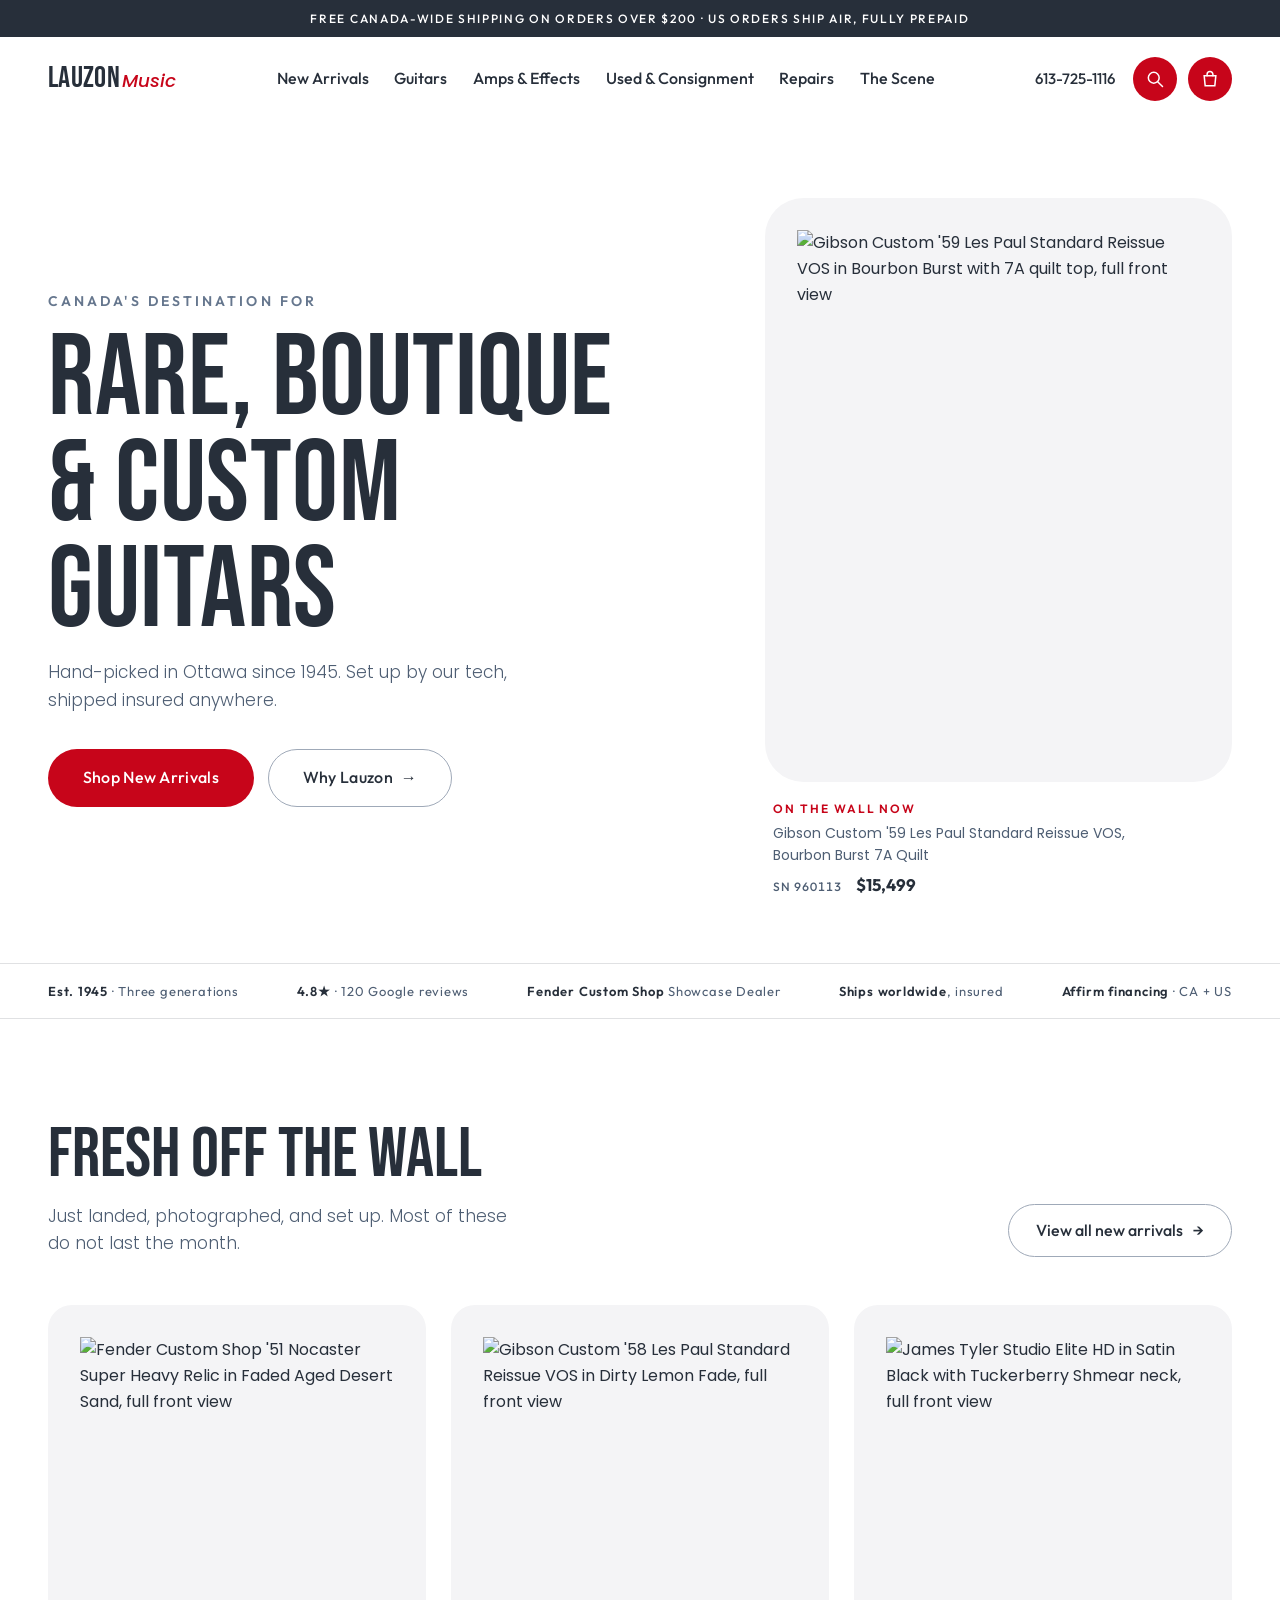
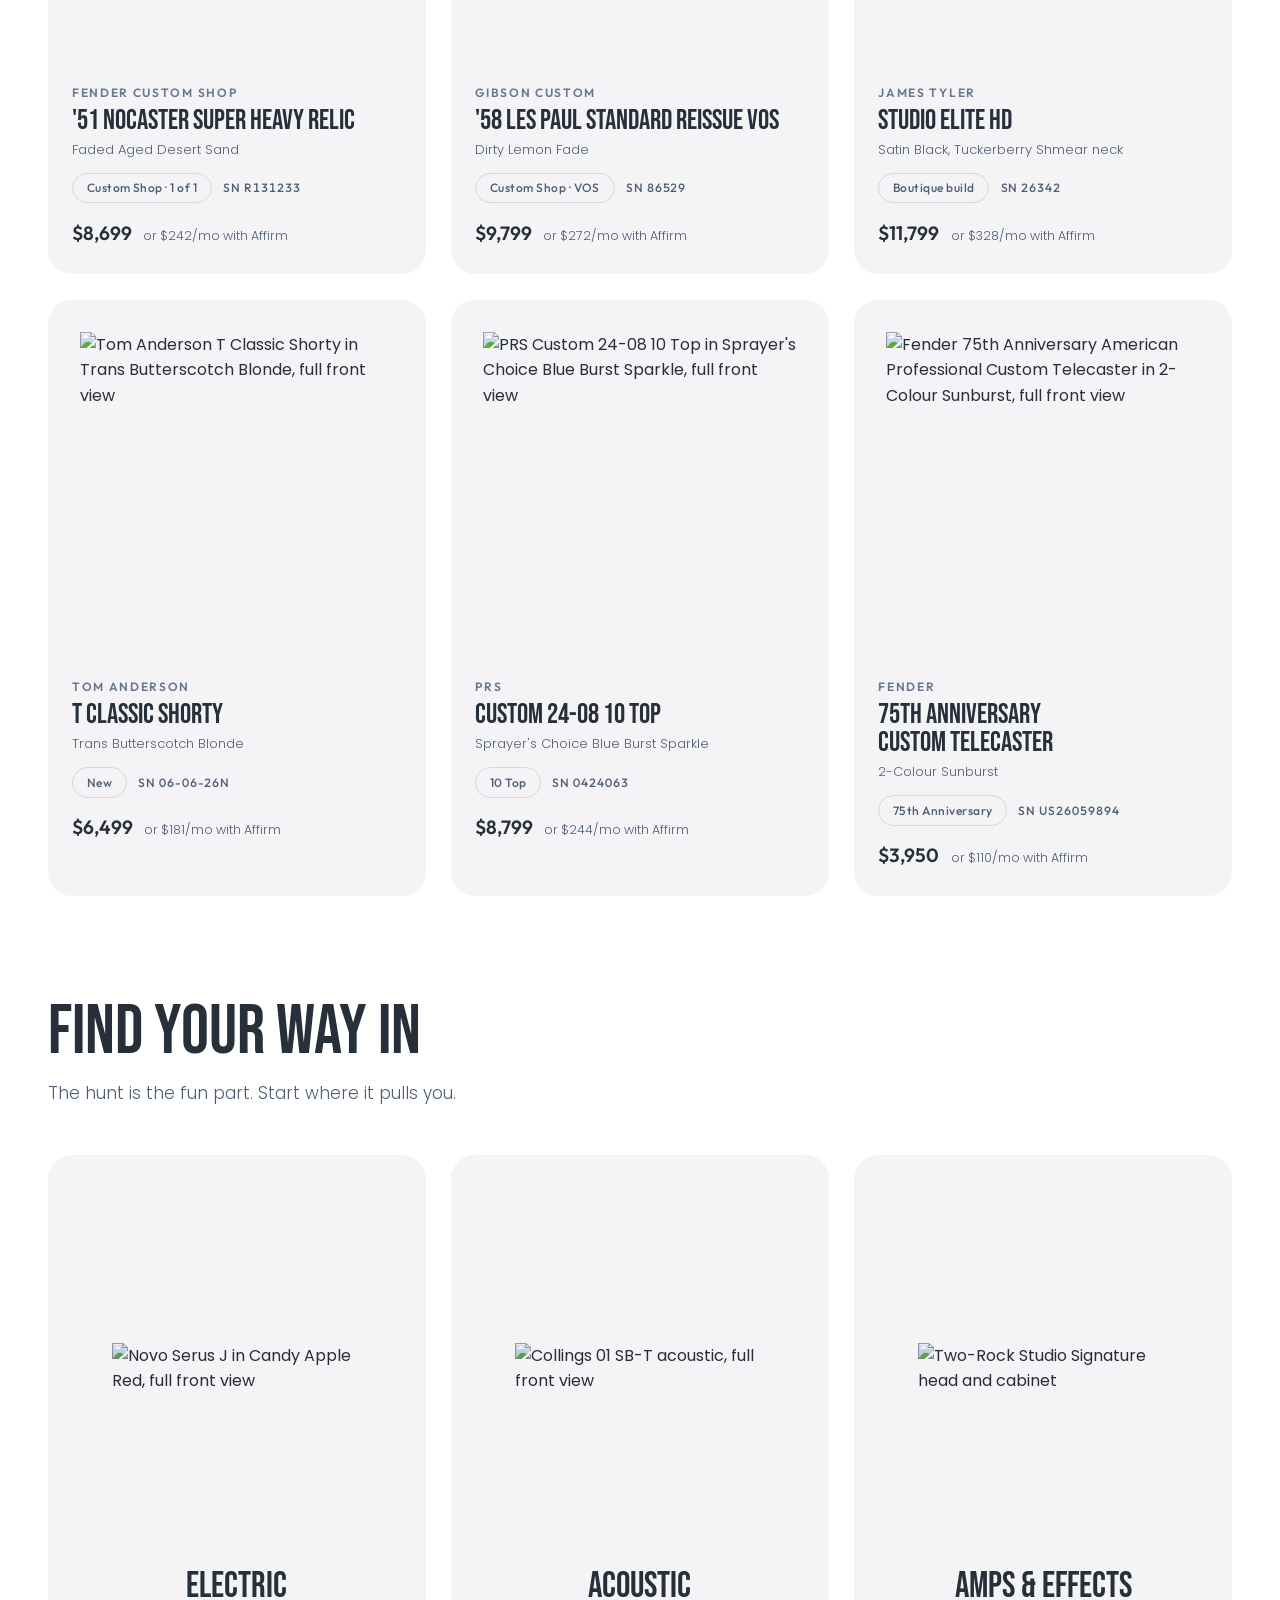
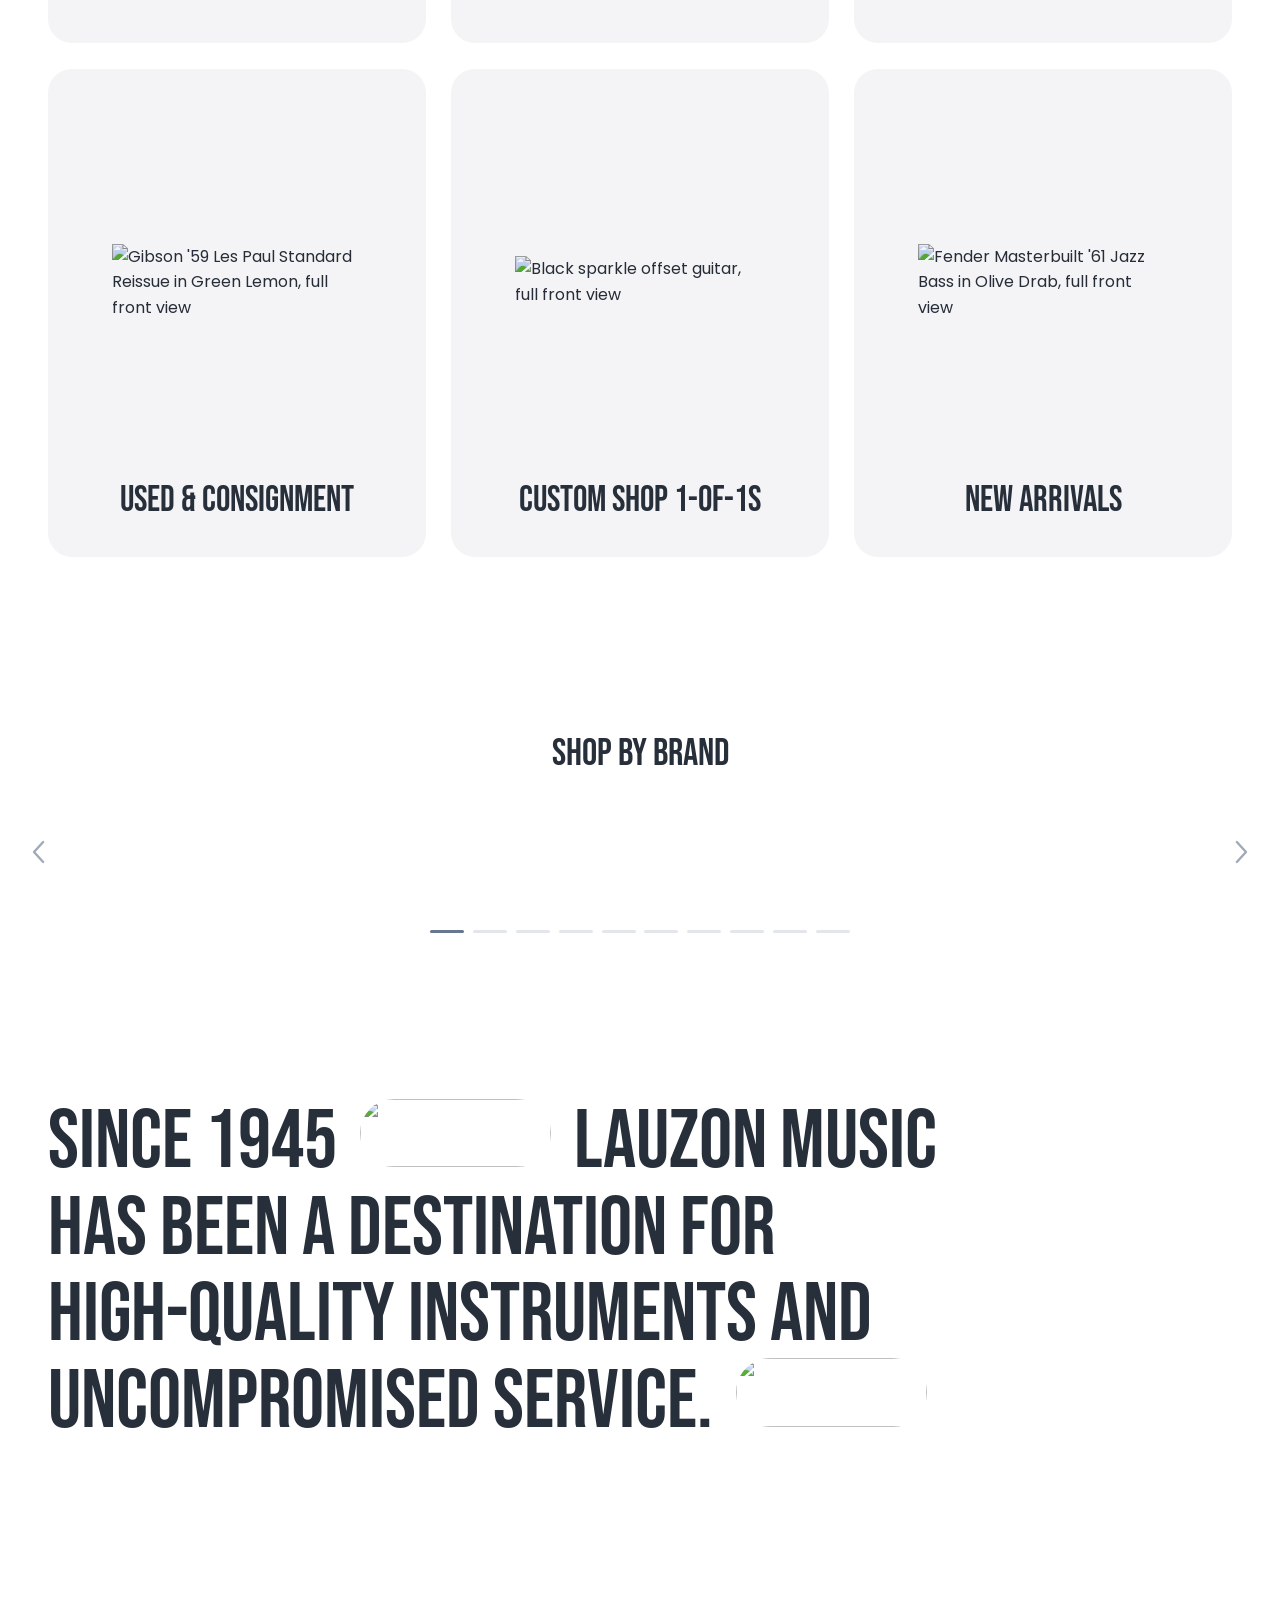
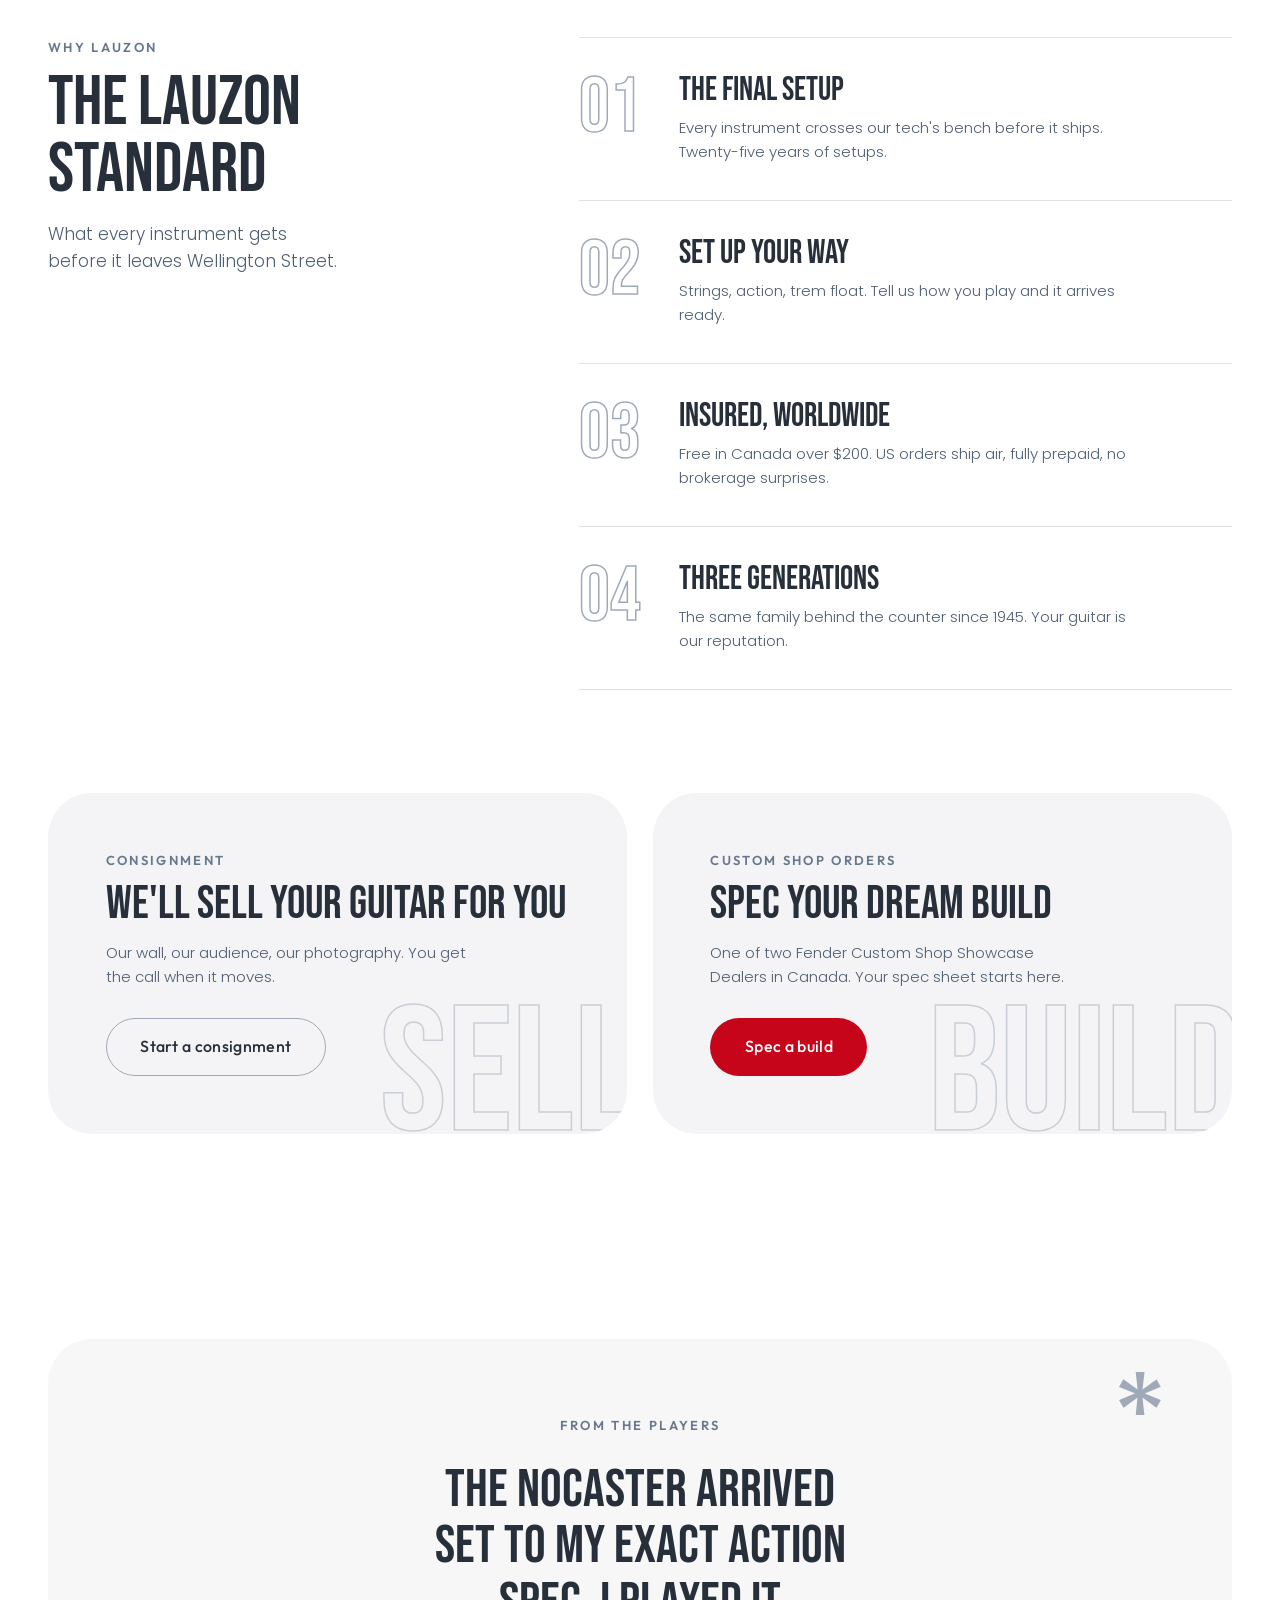
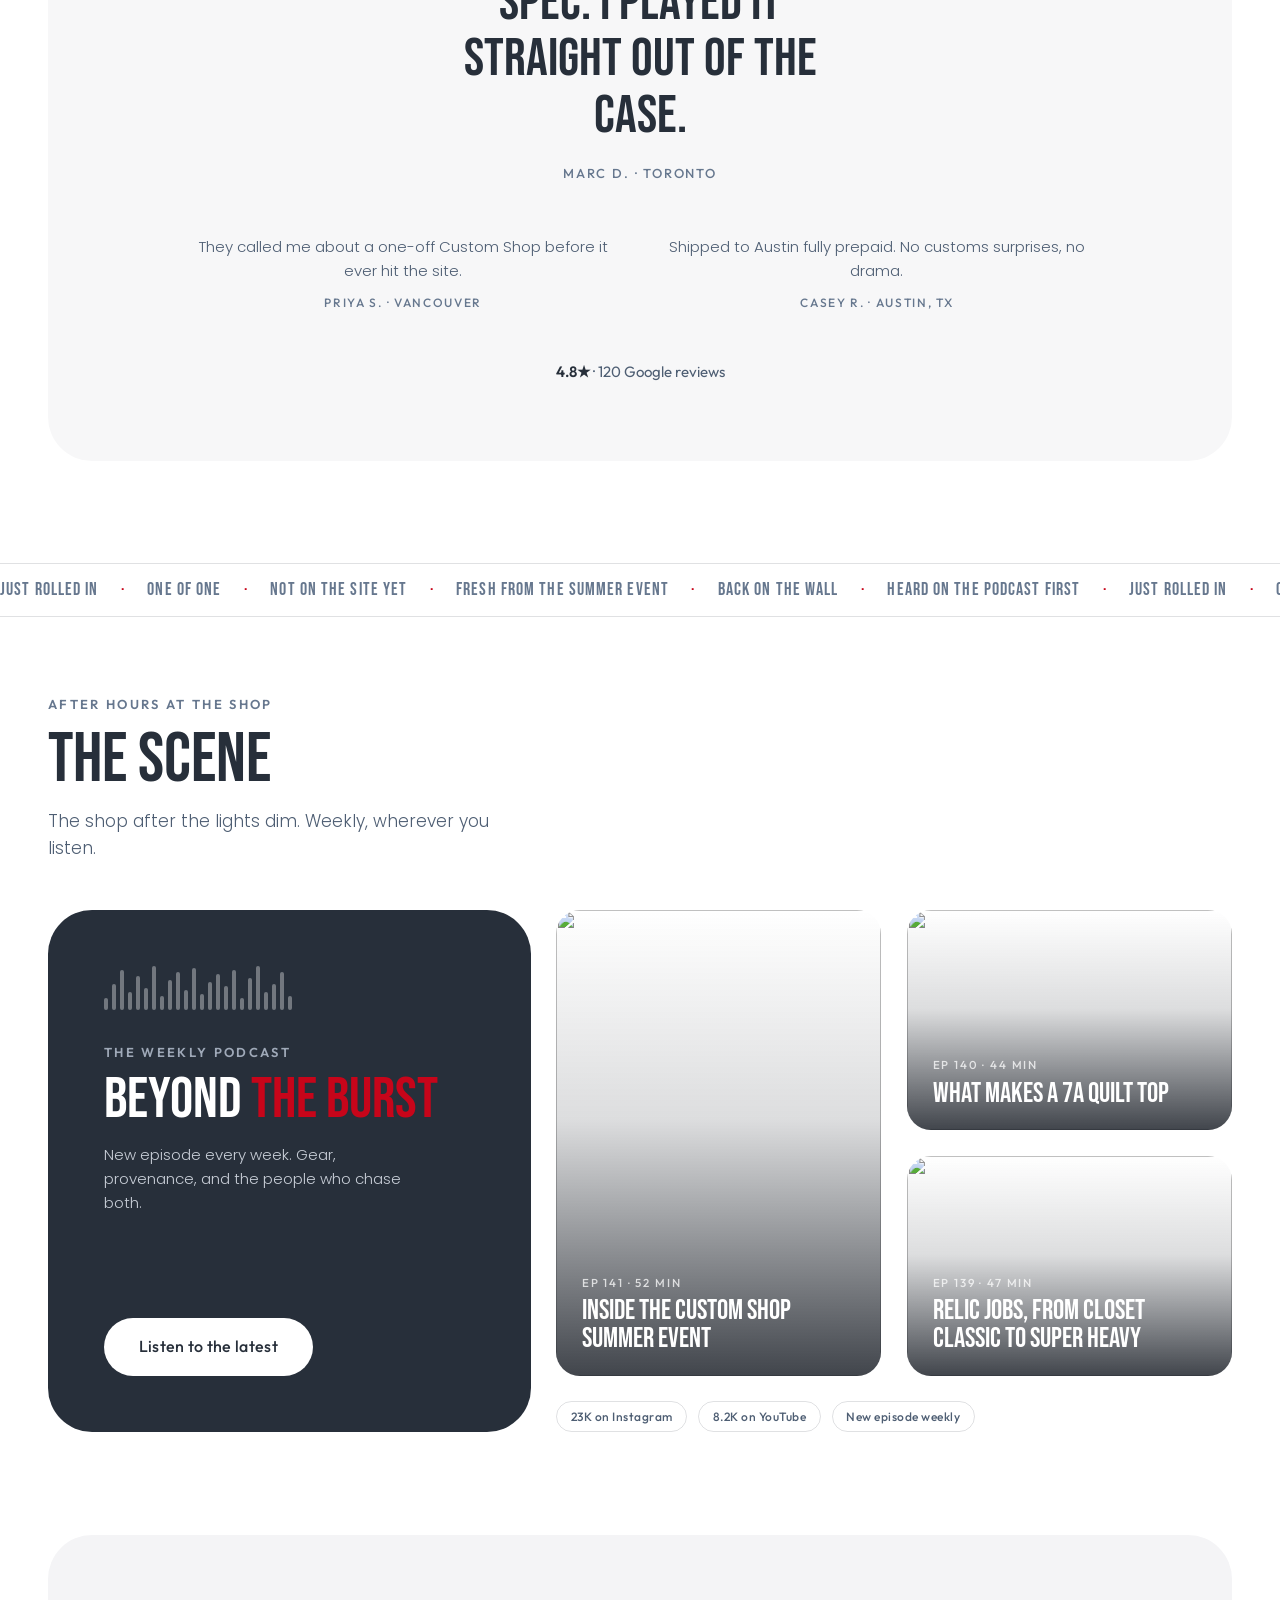
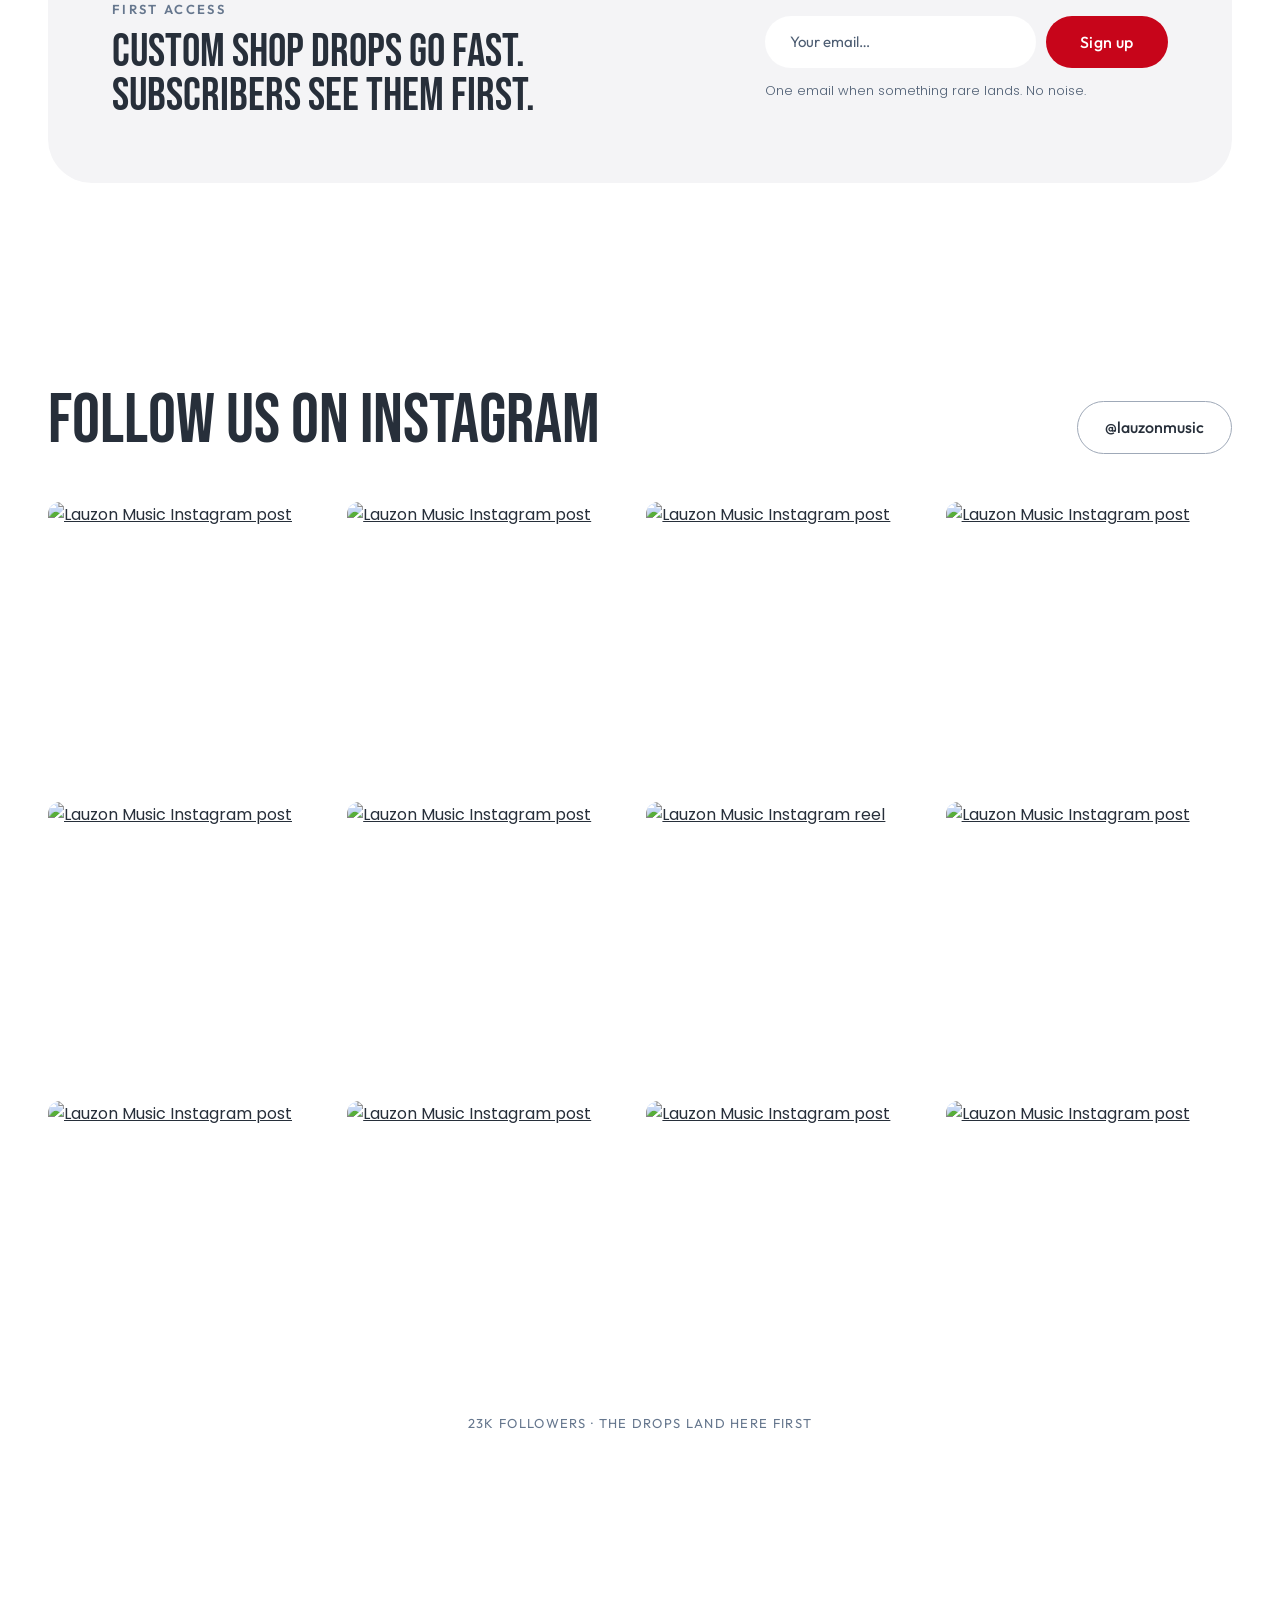
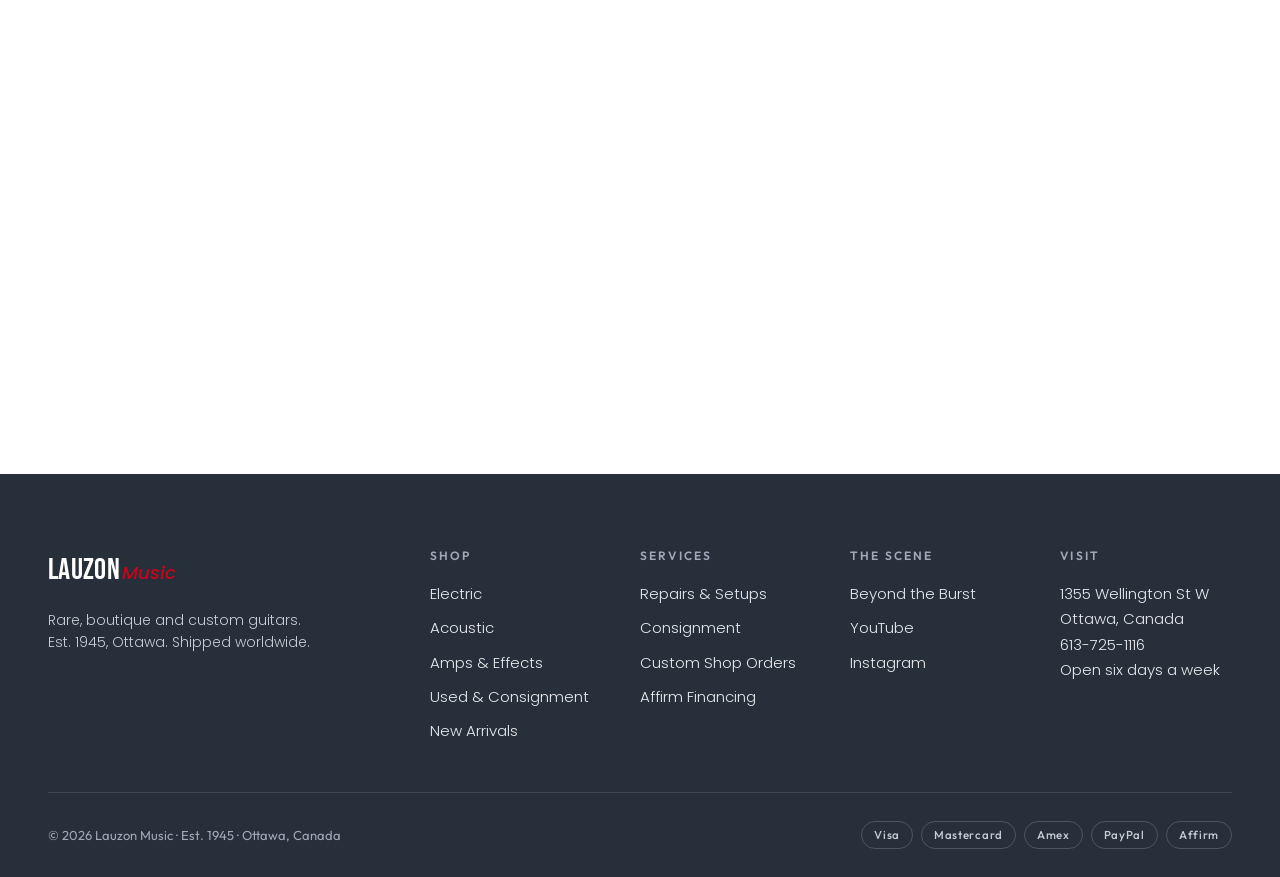
==== directions/house-style/index.html @ 920a80ff "Website redesign preview: landing page + house-style and inspiration directions Co-Authored-By: Clau" ====
<!doctype html>
<html lang="en">
<head>
<meta charset="utf-8">
<meta name="viewport" content="width=device-width, initial-scale=1">
<title>Lauzon Music · Rare, Boutique &amp; Custom Guitars · Ottawa, Canada</title>
<meta name="description" content="Canada's destination for rare, boutique and custom guitars. Est. 1945, Ottawa. Fender Custom Shop Showcase Dealer. Set up by our tech, shipped insured worldwide.">
<meta name="theme-color" content="#272F3A">
<link rel="preconnect" href="https://fonts.googleapis.com">
<link rel="preconnect" href="https://fonts.gstatic.com" crossorigin>
<link rel="preconnect" href="https://lauzonmusic.com">
<link href="https://fonts.googleapis.com/css2?family=Bebas+Neue&family=Outfit:wght@400;500;600&family=Poppins:ital,wght@0,300;0,400;0,500;1,400&display=swap" rel="stylesheet">
<link rel="stylesheet" href="styles.css?v=20260805">
</head>
<body>
<a class="skip-link" href="#main">Skip to content</a>

<div class="announce" role="note">
  <span>Free Canada-wide shipping on orders over $200 · US orders ship air, fully prepaid</span>
</div>

<header class="site-header">
  <div class="wrap header-inner">
    <a class="logo" href="index.html" aria-label="Lauzon Music, home">
      <!-- SEAN-ASSET: final wordmark lockup at 2x; live-site logo hotlinked as the stand-in -->
      <img class="logo-img" src="https://lauzonmusic.com/wp-content/uploads/2024/11/lauzon-music-logo.svg" alt="Lauzon Music"
           onerror="this.replaceWith(Object.assign(document.createElement('span'),{className:'wordmark',innerHTML:'<span class=&quot;wm-lauzon&quot;>LAUZON</span><span class=&quot;wm-music&quot;>Music</span>'}))">
    </a>
    <nav class="site-nav" aria-label="Main">
      <a href="index.html#fresh">New Arrivals</a>
      <a href="#">Guitars</a>
      <a href="#">Amps &amp; Effects</a>
      <a href="#">Used &amp; Consignment</a>
      <a href="#">Repairs</a>
      <a href="index.html#scene">The Scene</a>
    </nav>
    <div class="header-utils">
      <a class="header-phone" href="tel:+16137251116">613-725-1116</a>
      <button class="util-btn" type="button" aria-label="Search">
        <svg viewBox="0 0 24 24" aria-hidden="true"><circle cx="10.5" cy="10.5" r="6.5"/><path d="M15.5 15.5 21 21"/></svg>
      </button>
      <a class="util-btn" href="#" aria-label="Cart">
        <svg viewBox="0 0 24 24" aria-hidden="true"><path d="M5 8h14l-1.2 12H6.2L5 8Z"/><path d="M8.5 8V6.5a3.5 3.5 0 0 1 7 0V8"/></svg>
      </a>
      <button class="util-btn util-btn--menu menu-btn" type="button" aria-label="Menu" aria-expanded="false">
        <svg viewBox="0 0 24 24" aria-hidden="true"><path d="M4 7h16M4 12h16M4 17h16"/></svg>
      </button>
    </div>
  </div>
</header>

<main id="main">

  <!-- ============ HERO ============ -->
  <section class="hero">
    <div class="wrap hero-grid">
      <div class="hero-copy">
        <p class="hero-eyebrow" data-hero>Canada's destination for</p>
        <h1 data-hero>Rare, boutique<br>&amp; custom guitars</h1>
        <p class="ed-note" data-hero>Hand-picked in Ottawa since 1945. Set up by our tech, shipped insured anywhere.</p>
        <div class="hero-ctas" data-hero>
          <a class="btn btn-primary" href="#fresh">Shop New Arrivals</a>
          <a class="btn btn-quiet" href="#standard">Why Lauzon<span class="btn-arrow" aria-hidden="true">&rarr;</span></a>
        </div>
      </div>
      <figure class="hero-figure" data-hero>
        <div class="hero-media">
          <img src="https://lauzonmusic.com/wp-content/uploads/2026/06/Gibson59LesPaulStandardRIVOSBourbonBurst7AQuilt-960113_22.jpg"
               alt="Gibson Custom '59 Les Paul Standard Reissue VOS in Bourbon Burst with 7A quilt top, full front view" fetchpriority="high">
        </div>
        <figcaption class="hero-caption">
          <span class="hero-caption-label">On the wall now</span>
          <span class="hero-caption-title">Gibson Custom '59 Les Paul Standard Reissue VOS, Bourbon Burst 7A Quilt</span>
          <span class="hero-caption-meta"><span class="serial">SN 960113</span><strong>$15,499</strong></span>
        </figcaption>
      </figure>
    </div>
  </section>

  <!-- ============ TRUST LINE ============ -->
  <div class="trustline" data-hero>
    <div class="wrap trustline-inner">
      <span class="trustline-item"><strong>Est. 1945</strong> · Three generations</span>
      <span class="trustline-item"><strong>4.8&#9733;</strong> · 120 Google reviews</span>
      <span class="trustline-item"><strong>Fender Custom Shop</strong> Showcase Dealer</span>
      <span class="trustline-item"><strong>Ships worldwide</strong>, insured</span>
      <span class="trustline-item"><strong>Affirm financing</strong> · CA + US</span>
    </div>
  </div>

  <!-- ============ FRESH OFF THE WALL ============ -->
  <section class="sect" id="fresh" aria-labelledby="fresh-h">
    <div class="wrap">
      <div class="sect-head" data-reveal>
        <div>
          <h2 id="fresh-h">Fresh Off the Wall</h2>
          <p class="ed-note">Just landed, photographed, and set up. Most of these do not last the month.</p>
        </div>
        <a class="pill-link" href="#">View all new arrivals<span aria-hidden="true">&rarr;</span></a>
      </div>
      <div class="grid-products">

        <a class="card" href="#" data-reveal>
          <div class="card-lift">
            <div class="card-media">
              <img src="https://lauzonmusic.com/wp-content/uploads/2023/07/FenderCustomShop51NocasterSuperHeavyRelicFadedAgedDesertSand-R131233_24.jpg"
                   alt="Fender Custom Shop '51 Nocaster Super Heavy Relic in Faded Aged Desert Sand, full front view" loading="lazy">
            </div>
            <div class="card-body">
              <p class="card-brand">Fender Custom Shop</p>
              <h3 class="card-title">'51 Nocaster Super Heavy Relic</h3>
              <p class="card-finish">Faded Aged Desert Sand</p>
              <div class="card-meta"><span class="chip">Custom Shop · 1 of 1</span><span class="serial">SN R131233</span></div>
              <p class="card-price"><strong>$8,699</strong><span class="card-permo">or $242/mo with Affirm</span></p>
            </div>
          </div>
        </a>

        <a class="card" href="#" data-reveal>
          <div class="card-lift">
            <div class="card-media">
              <img src="https://lauzonmusic.com/wp-content/uploads/2026/07/Gibson58LesPaulStandardRIVOSDirtyLemonFade-86529_20.jpg"
                   alt="Gibson Custom '58 Les Paul Standard Reissue VOS in Dirty Lemon Fade, full front view" loading="lazy">
            </div>
            <div class="card-body">
              <p class="card-brand">Gibson Custom</p>
              <h3 class="card-title">'58 Les Paul Standard Reissue VOS</h3>
              <p class="card-finish">Dirty Lemon Fade</p>
              <div class="card-meta"><span class="chip">Custom Shop · VOS</span><span class="serial">SN 86529</span></div>
              <p class="card-price"><strong>$9,799</strong><span class="card-permo">or $272/mo with Affirm</span></p>
            </div>
          </div>
        </a>

        <a class="card" href="#" data-reveal>
          <div class="card-lift">
            <div class="card-media">
              <img src="https://lauzonmusic.com/wp-content/uploads/2026/07/JamesTylerStudioEliteHDTuckerberry_20.jpg"
                   alt="James Tyler Studio Elite HD in Satin Black with Tuckerberry Shmear neck, full front view" loading="lazy">
            </div>
            <div class="card-body">
              <p class="card-brand">James Tyler</p>
              <h3 class="card-title">Studio Elite HD</h3>
              <p class="card-finish">Satin Black, Tuckerberry Shmear neck</p>
              <div class="card-meta"><span class="chip">Boutique build</span><span class="serial">SN 26342</span></div>
              <p class="card-price"><strong>$11,799</strong><span class="card-permo">or $328/mo with Affirm</span></p>
            </div>
          </div>
        </a>

        <a class="card" href="#" data-reveal>
          <div class="card-lift">
            <div class="card-media">
              <img src="https://lauzonmusic.com/wp-content/uploads/2026/07/TomAndersonGuitarworksTClassicShortyTransButterscotchBlonde_06-06-26N_20.jpg"
                   alt="Tom Anderson T Classic Shorty in Trans Butterscotch Blonde, full front view" loading="lazy">
            </div>
            <div class="card-body">
              <p class="card-brand">Tom Anderson</p>
              <h3 class="card-title">T Classic Shorty</h3>
              <p class="card-finish">Trans Butterscotch Blonde</p>
              <div class="card-meta"><span class="chip">New</span><span class="serial">SN 06-06-26N</span></div>
              <p class="card-price"><strong>$6,499</strong><span class="card-permo">or $181/mo with Affirm</span></p>
            </div>
          </div>
        </a>

        <a class="card" href="#" data-reveal>
          <div class="card-lift">
            <div class="card-media">
              <img src="https://lauzonmusic.com/wp-content/uploads/2026/06/PRSCustom240810TopDMOSprayersChoiceBlueBurstSparkle-0424063_23.jpg"
                   alt="PRS Custom 24-08 10 Top in Sprayer's Choice Blue Burst Sparkle, full front view" loading="lazy">
            </div>
            <div class="card-body">
              <p class="card-brand">PRS</p>
              <h3 class="card-title">Custom 24-08 10 Top</h3>
              <p class="card-finish">Sprayer's Choice Blue Burst Sparkle</p>
              <div class="card-meta"><span class="chip">10 Top</span><span class="serial">SN 0424063</span></div>
              <p class="card-price"><strong>$8,799</strong><span class="card-permo">or $244/mo with Affirm</span></p>
            </div>
          </div>
        </a>

        <a class="card" href="#" data-reveal>
          <div class="card-lift">
            <div class="card-media">
              <img src="https://lauzonmusic.com/wp-content/uploads/2026/07/Fender75thAnniversaryAmericanProfessionalCustomTelecaster2Colour-US26059894_8-1.jpg"
                   alt="Fender 75th Anniversary American Professional Custom Telecaster in 2-Colour Sunburst, full front view" loading="lazy">
            </div>
            <div class="card-body">
              <p class="card-brand">Fender</p>
              <h3 class="card-title">75th Anniversary Custom Telecaster</h3>
              <p class="card-finish">2-Colour Sunburst</p>
              <div class="card-meta"><span class="chip">75th Anniversary</span><span class="serial">SN US26059894</span></div>
              <p class="card-price"><strong>$3,950</strong><span class="card-permo">or $110/mo with Affirm</span></p>
            </div>
          </div>
        </a>

      </div>
    </div>
  </section>

  <!-- ============ FIND YOUR WAY IN ============ -->
  <section class="sect sect-tight" id="categories" aria-labelledby="cat-h">
    <div class="wrap">
      <div class="sect-head" data-reveal>
        <div>
          <h2 id="cat-h">Find Your Way In</h2>
          <p class="ed-note">The hunt is the fun part. Start where it pulls you.</p>
        </div>
      </div>
      <div class="cat-tiles">

        <!-- Tile imagery = the live site's own category-tile assets (homepage
             cut-out PNGs + guitars-page white-ground squares, blended onto the
             grey tile with mix-blend-mode) -->
        <a class="cat-card" href="#" data-reveal>
          <div class="cat-media">
            <img src="https://lauzonmusic.com/wp-content/uploads/2024/10/NovoSerusJCandyAppleRed-24638_38.jpg"
                 alt="Novo Serus J in Candy Apple Red, full front view" loading="lazy">
          </div>
          <h3 class="cat-label">Electric</h3>
        </a>

        <a class="cat-card" href="#" data-reveal>
          <div class="cat-media">
            <img src="https://lauzonmusic.com/wp-content/uploads/2020/03/Collings01SBT-28491_4.jpg"
                 alt="Collings 01 SB-T acoustic, full front view" loading="lazy">
          </div>
          <h3 class="cat-label">Acoustic</h3>
        </a>

        <a class="cat-card" href="#" data-reveal>
          <div class="cat-media">
            <img src="https://lauzonmusic.com/wp-content/uploads/2024/11/studio-iso-min.png"
                 alt="Two-Rock Studio Signature head and cabinet" loading="lazy">
          </div>
          <h3 class="cat-label">Amps &amp; Effects</h3>
        </a>

        <a class="cat-card" href="#" data-reveal>
          <div class="cat-media">
            <img src="https://lauzonmusic.com/wp-content/uploads/2024/10/Gibson59LesPaulStandardRILightAgedGreenLemonM2M-942866_31.jpg"
                 alt="Gibson '59 Les Paul Standard Reissue in Green Lemon, full front view" loading="lazy">
          </div>
          <h3 class="cat-label">Used &amp; Consignment</h3>
        </a>

        <a class="cat-card" href="#" data-reveal>
          <div class="cat-media">
            <img src="https://lauzonmusic.com/wp-content/uploads/2024/11/gt-1-1.png"
                 alt="Black sparkle offset guitar, full front view" loading="lazy">
          </div>
          <h3 class="cat-label">Custom Shop 1-of-1s</h3>
        </a>

        <a class="cat-card" href="index.html#fresh" data-reveal>
          <div class="cat-media">
            <img src="https://lauzonmusic.com/wp-content/uploads/2024/03/FenderMstrbltLeviPerry61JbassSHVRLolivedrab-R120022_33.jpg"
                 alt="Fender Masterbuilt '61 Jazz Bass in Olive Drab, full front view" loading="lazy">
          </div>
          <h3 class="cat-label">New Arrivals</h3>
        </a>

      </div>
    </div>
  </section>

  <!-- ============ SHOP BY BRAND (live-site treatment: big airy logos,
       chevrons + dash pagination; rail still auto-drifts in the prototype) ============ -->
  <section class="brands" aria-labelledby="brands-h">
    <div class="wrap">
      <h2 class="brands-title" id="brands-h" data-reveal>Shop by Brand</h2>
    </div>
    <button class="brands-arrow brands-arrow--prev" type="button" aria-hidden="true" tabindex="-1">
      <svg viewBox="0 0 24 24"><path d="M14.5 6 9 12l5.5 6"/></svg>
    </button>
    <button class="brands-arrow brands-arrow--next" type="button" aria-hidden="true" tabindex="-1">
      <svg viewBox="0 0 24 24"><path d="M9.5 6 15 12l-5.5 6"/></svg>
    </button>
    <!-- Logo files hotlinked verbatim from the live site's Shop by Brand carousel (18 brands, live order) -->
    <div class="brands-rail" data-brands aria-label="Brands we carry">
      <div class="brands-track">
        <span class="brand-logo"><img src="https://lauzonmusic.com/wp-content/uploads/2024/11/Frame-34.png" alt="" loading="lazy"></span>
        <span class="brand-logo"><img src="https://lauzonmusic.com/wp-content/uploads/2024/11/Frame-33.png" alt="" loading="lazy"></span>
        <span class="brand-logo"><img src="https://lauzonmusic.com/wp-content/uploads/2024/11/Frame-40.png" alt="" loading="lazy"></span>
        <span class="brand-logo"><img src="https://lauzonmusic.com/wp-content/uploads/2024/11/Frame-36-2.png" alt="" loading="lazy"></span>
        <span class="brand-logo"><img src="https://lauzonmusic.com/wp-content/uploads/2024/11/Frame-37.png" alt="" loading="lazy"></span>
        <span class="brand-logo"><img src="https://lauzonmusic.com/wp-content/uploads/2024/11/Frame-40-2.png" alt="" loading="lazy"></span>
        <span class="brand-logo"><img src="https://lauzonmusic.com/wp-content/uploads/2024/11/Frame-38.png" alt="" loading="lazy"></span>
        <span class="brand-logo"><img src="https://lauzonmusic.com/wp-content/uploads/2024/11/Frame-32.png" alt="" loading="lazy"></span>
        <span class="brand-logo"><img src="https://lauzonmusic.com/wp-content/uploads/2024/11/Frame-31.png" alt="" loading="lazy"></span>
        <span class="brand-logo"><img src="https://lauzonmusic.com/wp-content/uploads/2024/11/Frame-40-3.png" alt="" loading="lazy"></span>
        <span class="brand-logo"><img src="https://lauzonmusic.com/wp-content/uploads/2024/11/Frame-40-6.png" alt="" loading="lazy"></span>
        <span class="brand-logo"><img src="https://lauzonmusic.com/wp-content/uploads/2024/11/Frame-35-1.png" alt="" loading="lazy"></span>
        <span class="brand-logo"><img src="https://lauzonmusic.com/wp-content/uploads/2024/11/Frame-35.png" alt="" loading="lazy"></span>
        <span class="brand-logo"><img src="https://lauzonmusic.com/wp-content/uploads/2024/11/Frame-36.png" alt="" loading="lazy"></span>
        <span class="brand-logo"><img src="https://lauzonmusic.com/wp-content/uploads/2024/11/Collings_guitars_logo.png" alt="" loading="lazy"></span>
        <span class="brand-logo"><img src="https://lauzonmusic.com/wp-content/uploads/2024/11/Frame-40-5.png" alt="" loading="lazy"></span>
        <span class="brand-logo"><img src="https://lauzonmusic.com/wp-content/uploads/2024/11/Frame-36-1.png" alt="" loading="lazy"></span>
        <span class="brand-logo"><img src="https://lauzonmusic.com/wp-content/uploads/2024/11/Frame-36-1-1.png" alt="" loading="lazy"></span>
      </div>
    </div>
    <div class="brands-dashes" aria-hidden="true">
      <span class="is-active"></span><span></span><span></span><span></span><span></span><span></span><span></span><span></span><span></span><span></span>
    </div>
  </section>

  <!-- ============ HERITAGE STATEMENT (live-site reveal-type block) ============ -->
  <section class="sect reveal-sect" aria-label="Since 1945">
    <div class="wrap">
      <h2 class="reveal-statement" data-reveal-type data-bg-color="#D5DAE1" data-fg-color="#272F3A">Since 1945
        <img src="https://lauzonmusic.com/wp-content/uploads/2024/06/Screenshot-2024-04-17-at-7.09-2-1.png" alt="" loading="lazy">
        Lauzon Music has been a destination for high-quality instruments and uncompromised service.
        <img src="https://lauzonmusic.com/wp-content/uploads/2024/06/Mask-group-2-1.png" alt="" loading="lazy">
      </h2>
    </div>
  </section>

  <!-- ============ THE LAUZON STANDARD ============ -->
  <section class="sect" id="standard" aria-labelledby="std-h">
    <div class="wrap standard-grid">
      <div class="standard-intro" data-reveal>
        <p class="kicker">Why Lauzon</p>
        <h2 id="std-h">The Lauzon Standard</h2>
        <p class="standard-lead">What every instrument gets before it leaves Wellington Street.</p>
      </div>
      <ol class="standard-list">
        <li class="standard-item" data-reveal>
          <span class="standard-num" aria-hidden="true">01</span>
          <div>
            <h3>The final setup</h3>
            <p>Every instrument crosses our tech's bench before it ships. Twenty-five years of setups.</p>
          </div>
        </li>
        <li class="standard-item" data-reveal>
          <span class="standard-num" aria-hidden="true">02</span>
          <div>
            <h3>Set up your way</h3>
            <p>Strings, action, trem float. Tell us how you play and it arrives ready.</p>
          </div>
        </li>
        <li class="standard-item" data-reveal>
          <span class="standard-num" aria-hidden="true">03</span>
          <div>
            <h3>Insured, worldwide</h3>
            <p>Free in Canada over $200. US orders ship air, fully prepaid, no brokerage surprises.</p>
          </div>
        </li>
        <li class="standard-item" data-reveal>
          <span class="standard-num" aria-hidden="true">04</span>
          <div>
            <h3>Three generations</h3>
            <p>The same family behind the counter since 1945. Your guitar is our reputation.</p>
          </div>
        </li>
      </ol>
    </div>
  </section>

  <!-- ============ CONSIGNMENT + CUSTOM ORDER ============ -->
  <section class="sect sect-tight" id="consign" aria-labelledby="duo-h">
    <div class="wrap">
      <h2 id="duo-h" class="sr-only">Consignment and custom orders</h2>
      <div class="duo">
        <div class="duo-panel" data-reveal>
          <span class="duo-ghost" aria-hidden="true">Sell</span>
          <p class="duo-kicker">Consignment</p>
          <h3 class="duo-title">We'll sell your guitar for you</h3>
          <p class="duo-line">Our wall, our audience, our photography. You get the call when it moves.</p>
          <a class="btn btn-quiet" href="#">Start a consignment</a>
        </div>
        <div class="duo-panel" data-reveal>
          <span class="duo-ghost" aria-hidden="true">Build</span>
          <p class="duo-kicker">Custom Shop Orders</p>
          <h3 class="duo-title">Spec your dream build</h3>
          <p class="duo-line">One of two Fender Custom Shop Showcase Dealers in Canada. Your spec sheet starts here.</p>
          <a class="btn btn-primary" href="#">Spec a build</a>
        </div>
      </div>
    </div>
  </section>

  <!-- ============ FROM THE PLAYERS ============ -->
  <section class="sect" id="players" aria-labelledby="players-h">
    <div class="wrap">
      <h2 id="players-h" class="sr-only">From the players</h2>
      <div class="players-panel" data-reveal>
        <span class="players-mark" aria-hidden="true">*</span>
        <p class="players-kicker">From the Players</p>
        <blockquote class="players-quote">
          <p>The Nocaster arrived set to my exact action spec. I played it straight out of the case.</p>
          <footer>Marc D. · Toronto</footer>
        </blockquote>
        <div class="players-row">
          <blockquote class="players-sub">
            <p>They called me about a one-off Custom Shop before it ever hit the site.</p>
            <footer>Priya S. · Vancouver</footer>
          </blockquote>
          <blockquote class="players-sub">
            <p>Shipped to Austin fully prepaid. No customs surprises, no drama.</p>
            <footer>Casey R. · Austin, TX</footer>
          </blockquote>
        </div>
        <p class="players-rating"><strong>4.8&#9733;</strong> · 120 Google reviews</p>
      </div>
    </div>
  </section>

  <!-- ============ THE SCENE ============ -->
  <section class="sect scene-band" id="scene" aria-labelledby="scene-h">
    <div class="ticker" data-ticker aria-hidden="true">
      <div class="ticker-track">
        <!-- track content is duplicated for the seamless loop -->
        <span>Just rolled in</span><span>One of one</span><span>Not on the site yet</span><span>Fresh from the Summer Event</span><span>Back on the wall</span><span>Heard on the podcast first</span>
        <span>Just rolled in</span><span>One of one</span><span>Not on the site yet</span><span>Fresh from the Summer Event</span><span>Back on the wall</span><span>Heard on the podcast first</span>
      </div>
    </div>
    <div class="wrap">
      <div class="sect-head" data-reveal>
        <div>
          <p class="kicker">After hours at the shop</p>
          <h2 id="scene-h">The Scene</h2>
          <p class="ed-note">The shop after the lights dim. Weekly, wherever you listen.</p>
        </div>
      </div>
      <div class="scene-grid">
        <!-- SEAN-ASSET: Beyond the Burst podcast cover art / wordmark lockup for this panel -->
        <div class="podcast-panel" data-reveal>
          <div class="podcast-wave" aria-hidden="true"></div>
          <p class="podcast-kicker">The weekly podcast</p>
          <h3 class="podcast-title">Beyond <em>the Burst</em></h3>
          <p class="podcast-line">New episode every week. Gear, provenance, and the people who chase both.</p>
          <a class="btn btn-light" href="#">Listen to the latest</a>
        </div>
        <div class="ep-grid">
          <!-- SEAN-ASSET: real episode thumbnails / After Dark stills to replace these product-image stand-ins -->
          <a class="ep-tile" href="#" data-reveal>
            <img src="https://lauzonmusic.com/wp-content/uploads/2023/07/FenderCustomShop51NocasterSuperHeavyRelicFadedAgedDesertSand-R131233_3.jpg" alt="" loading="lazy">
            <div class="ep-tint" aria-hidden="true"></div>
            <div class="ep-body">
              <p class="ep-num">EP 141 · 52 min</p>
              <p class="ep-title">Inside the Custom Shop Summer Event</p>
            </div>
          </a>
          <a class="ep-tile" href="#" data-reveal>
            <img src="https://lauzonmusic.com/wp-content/uploads/2026/06/Gibson59LesPaulStandardRIVOSBourbonBurst7AQuilt-960113_5.jpg" alt="" loading="lazy">
            <div class="ep-tint" aria-hidden="true"></div>
            <div class="ep-body">
              <p class="ep-num">EP 140 · 44 min</p>
              <p class="ep-title">What makes a 7A quilt top</p>
            </div>
          </a>
          <a class="ep-tile" href="#" data-reveal>
            <img src="https://lauzonmusic.com/wp-content/uploads/2026/06/FenderCustomShop70sTeleCustomHeavyRelicAgedVintageWhite_17.jpg" alt="" loading="lazy">
            <div class="ep-tint" aria-hidden="true"></div>
            <div class="ep-body">
              <p class="ep-num">EP 139 · 47 min</p>
              <p class="ep-title">Relic jobs, from Closet Classic to Super Heavy</p>
            </div>
          </a>
          <div class="scene-stats" data-reveal>
            <span class="chip">23K on Instagram</span>
            <span class="chip">8.2K on YouTube</span>
            <span class="chip">New episode weekly</span>
          </div>
        </div>
      </div>
    </div>
  </section>

  <!-- ============ FIRST ACCESS ============ -->
  <section class="sect sect-tight" id="signup" aria-labelledby="signup-h">
    <div class="wrap">
      <div class="signup-panel" data-reveal>
        <div>
          <p class="kicker">First Access</p>
          <h2 id="signup-h">Custom Shop drops go fast.<br>Subscribers see them first.</h2>
        </div>
        <form class="signup-form">
          <label class="sr-only" for="signup-email">Email address</label>
          <div class="signup-row">
            <input id="signup-email" type="email" name="email" autocomplete="email" spellcheck="false" autocapitalize="none" required placeholder="Your email&hellip;">
            <button class="btn btn-primary" type="submit">Sign up</button>
          </div>
          <p class="signup-note">One email when something rare lands. No noise.</p>
        </form>
      </div>
    </div>
  </section>

  <!-- ============ INSTAGRAM ============ -->
  <section class="sect" id="instagram" aria-labelledby="ig-h">
    <div class="wrap">
      <div class="ig-head" data-reveal>
        <h2 id="ig-h">Follow Us on Instagram</h2>
        <a class="pill-link" href="https://www.instagram.com/lauzonmusic/" rel="noopener">@lauzonmusic</a>
      </div>
      <!-- BUILD NOTE: real feed embed (Instafeed or similar Shopify app) at theme build.
           These 12 tiles are Lauzon's ACTUAL latest Instagram posts, hotlinked from the
           live site's feed-plugin cache, each linking to the real post. -->
      <div class="ig-grid">
        <a class="ig-tile" href="https://www.instagram.com/p/Dbqpxp6lSKX/" rel="noopener" data-reveal>
          <img src="https://lauzonmusic.com/wp-content/uploads/sb-instagram-feed-images/765996208_18619843597039835_544642983197330284_n.heicfull.webp" alt="Lauzon Music Instagram post" loading="lazy">
          <span class="ig-overlay" aria-hidden="true"><svg viewBox="0 0 24 24"><rect x="3" y="3" width="18" height="18" rx="5"/><circle cx="12" cy="12" r="4.2"/><circle cx="17.2" cy="6.8" r="1.1" fill="currentColor" stroke="none"/></svg></span>
        </a>
        <a class="ig-tile" href="https://www.instagram.com/p/Dbn46S6FblZ/" rel="noopener" data-reveal>
          <img src="https://lauzonmusic.com/wp-content/uploads/sb-instagram-feed-images/765198689_18619487956039835_3205654809897592432_nfull.webp" alt="Lauzon Music Instagram post" loading="lazy">
          <span class="ig-overlay" aria-hidden="true"><svg viewBox="0 0 24 24"><rect x="3" y="3" width="18" height="18" rx="5"/><circle cx="12" cy="12" r="4.2"/><circle cx="17.2" cy="6.8" r="1.1" fill="currentColor" stroke="none"/></svg></span>
        </a>
        <a class="ig-tile" href="https://www.instagram.com/p/DblQu9SlZsF/" rel="noopener" data-reveal>
          <img src="https://lauzonmusic.com/wp-content/uploads/sb-instagram-feed-images/764661008_18619158325039835_3717602728966185264_nfull.webp" alt="Lauzon Music Instagram post" loading="lazy">
          <span class="ig-overlay" aria-hidden="true"><svg viewBox="0 0 24 24"><rect x="3" y="3" width="18" height="18" rx="5"/><circle cx="12" cy="12" r="4.2"/><circle cx="17.2" cy="6.8" r="1.1" fill="currentColor" stroke="none"/></svg></span>
        </a>
        <a class="ig-tile" href="https://www.instagram.com/p/Dbi5piaFWI4/" rel="noopener" data-reveal>
          <img src="https://lauzonmusic.com/wp-content/uploads/sb-instagram-feed-images/762605685_18618595621039835_5481619920676592800_nfull.webp" alt="Lauzon Music Instagram post" loading="lazy">
          <span class="ig-overlay" aria-hidden="true"><svg viewBox="0 0 24 24"><rect x="3" y="3" width="18" height="18" rx="5"/><circle cx="12" cy="12" r="4.2"/><circle cx="17.2" cy="6.8" r="1.1" fill="currentColor" stroke="none"/></svg></span>
        </a>
        <a class="ig-tile" href="https://www.instagram.com/p/DbggwMZNFxC/" rel="noopener" data-reveal>
          <img src="https://lauzonmusic.com/wp-content/uploads/sb-instagram-feed-images/762864115_18618560221039835_8024303221480204149_nfull.webp" alt="Lauzon Music Instagram post" loading="lazy">
          <span class="ig-overlay" aria-hidden="true"><svg viewBox="0 0 24 24"><rect x="3" y="3" width="18" height="18" rx="5"/><circle cx="12" cy="12" r="4.2"/><circle cx="17.2" cy="6.8" r="1.1" fill="currentColor" stroke="none"/></svg></span>
        </a>
        <a class="ig-tile" href="https://www.instagram.com/p/DbgKufGFR5W/" rel="noopener" data-reveal>
          <img src="https://lauzonmusic.com/wp-content/uploads/sb-instagram-feed-images/763193144_18618501748039835_6854429298317899415_nfull.webp" alt="Lauzon Music Instagram post" loading="lazy">
          <span class="ig-overlay" aria-hidden="true"><svg viewBox="0 0 24 24"><rect x="3" y="3" width="18" height="18" rx="5"/><circle cx="12" cy="12" r="4.2"/><circle cx="17.2" cy="6.8" r="1.1" fill="currentColor" stroke="none"/></svg></span>
        </a>
        <a class="ig-tile" href="https://www.instagram.com/reel/DbeA2LcNp7-/" rel="noopener" data-reveal>
          <img src="https://lauzonmusic.com/wp-content/uploads/sb-instagram-feed-images/758456420_1407149098137175_5401800906799407486_nfull.webp" alt="Lauzon Music Instagram reel" loading="lazy">
          <span class="ig-overlay" aria-hidden="true"><svg viewBox="0 0 24 24"><rect x="3" y="3" width="18" height="18" rx="5"/><circle cx="12" cy="12" r="4.2"/><circle cx="17.2" cy="6.8" r="1.1" fill="currentColor" stroke="none"/></svg></span>
        </a>
        <a class="ig-tile" href="https://www.instagram.com/p/DbdignHlSoZ/" rel="noopener" data-reveal>
          <img src="https://lauzonmusic.com/wp-content/uploads/sb-instagram-feed-images/760610271_18618146005039835_5187005669270842544_nfull.webp" alt="Lauzon Music Instagram post" loading="lazy">
          <span class="ig-overlay" aria-hidden="true"><svg viewBox="0 0 24 24"><rect x="3" y="3" width="18" height="18" rx="5"/><circle cx="12" cy="12" r="4.2"/><circle cx="17.2" cy="6.8" r="1.1" fill="currentColor" stroke="none"/></svg></span>
        </a>
        <a class="ig-tile" href="https://www.instagram.com/p/DbbWuO0FQUN/" rel="noopener" data-reveal>
          <img src="https://lauzonmusic.com/wp-content/uploads/sb-instagram-feed-images/759677320_18617876320039835_6512276240074726510_nfull.webp" alt="Lauzon Music Instagram post" loading="lazy">
          <span class="ig-overlay" aria-hidden="true"><svg viewBox="0 0 24 24"><rect x="3" y="3" width="18" height="18" rx="5"/><circle cx="12" cy="12" r="4.2"/><circle cx="17.2" cy="6.8" r="1.1" fill="currentColor" stroke="none"/></svg></span>
        </a>
        <a class="ig-tile" href="https://www.instagram.com/p/Dba9t_4layA/" rel="noopener" data-reveal>
          <img src="https://lauzonmusic.com/wp-content/uploads/sb-instagram-feed-images/759655416_18617811898039835_5165673073009183715_nfull.webp" alt="Lauzon Music Instagram post" loading="lazy">
          <span class="ig-overlay" aria-hidden="true"><svg viewBox="0 0 24 24"><rect x="3" y="3" width="18" height="18" rx="5"/><circle cx="12" cy="12" r="4.2"/><circle cx="17.2" cy="6.8" r="1.1" fill="currentColor" stroke="none"/></svg></span>
        </a>
        <a class="ig-tile" href="https://www.instagram.com/p/DbY3hGllcC3/" rel="noopener" data-reveal>
          <img src="https://lauzonmusic.com/wp-content/uploads/sb-instagram-feed-images/760172426_18617554969039835_2403512991666560294_nfull.webp" alt="Lauzon Music Instagram post" loading="lazy">
          <span class="ig-overlay" aria-hidden="true"><svg viewBox="0 0 24 24"><rect x="3" y="3" width="18" height="18" rx="5"/><circle cx="12" cy="12" r="4.2"/><circle cx="17.2" cy="6.8" r="1.1" fill="currentColor" stroke="none"/></svg></span>
        </a>
        <a class="ig-tile" href="https://www.instagram.com/p/DbYaywiFUzK/" rel="noopener" data-reveal>
          <img src="https://lauzonmusic.com/wp-content/uploads/sb-instagram-feed-images/760146923_18617493778039835_1620412935314181195_nfull.webp" alt="Lauzon Music Instagram post" loading="lazy">
          <span class="ig-overlay" aria-hidden="true"><svg viewBox="0 0 24 24"><rect x="3" y="3" width="18" height="18" rx="5"/><circle cx="12" cy="12" r="4.2"/><circle cx="17.2" cy="6.8" r="1.1" fill="currentColor" stroke="none"/></svg></span>
        </a>
      </div>
      <p class="ig-foot" data-reveal>23K followers · The drops land here first</p>
    </div>
  </section>

  <!-- ============ HERITAGE MARQUEE (live-site assets, verbatim) ============ -->
  <section class="heritage-marquee" aria-hidden="true">
    <div class="hm-row">
      <div class="hm-track" data-marquee="-1">
        <img class="hm-art" src="https://lauzonmusic.com/wp-content/uploads/2024/11/Group-427319259.svg" alt="">
        <img class="hm-pill" src="https://lauzonmusic.com/wp-content/uploads/2024/11/image-19.png" alt="" loading="lazy">
        <img class="hm-art" src="https://lauzonmusic.com/wp-content/uploads/2024/11/Group-427319259.svg" alt="">
        <img class="hm-pill" src="https://lauzonmusic.com/wp-content/uploads/2024/11/image-19.png" alt="" loading="lazy">
        <img class="hm-art" src="https://lauzonmusic.com/wp-content/uploads/2024/11/Group-427319259.svg" alt="">
        <img class="hm-pill" src="https://lauzonmusic.com/wp-content/uploads/2024/11/image-19.png" alt="" loading="lazy">
      </div>
    </div>
    <div class="hm-row">
      <div class="hm-track" data-marquee="1">
        <img class="hm-art" src="https://lauzonmusic.com/wp-content/uploads/2024/11/Group-427319260.svg" alt="">
        <img class="hm-pill" src="https://lauzonmusic.com/wp-content/uploads/2024/11/Screenshot-2024-04-25-at-8.07-1-1.png" alt="" loading="lazy">
        <img class="hm-art" src="https://lauzonmusic.com/wp-content/uploads/2024/11/Group-427319260.svg" alt="">
        <img class="hm-pill" src="https://lauzonmusic.com/wp-content/uploads/2024/11/Screenshot-2024-04-25-at-8.07-1-1.png" alt="" loading="lazy">
        <img class="hm-art" src="https://lauzonmusic.com/wp-content/uploads/2024/11/Group-427319260.svg" alt="">
        <img class="hm-pill" src="https://lauzonmusic.com/wp-content/uploads/2024/11/Screenshot-2024-04-25-at-8.07-1-1.png" alt="" loading="lazy">
      </div>
    </div>
  </section>

</main>

<!-- ============ FOOTER ============ -->
<footer class="site-footer">
  <div class="wrap footer-inner">
    <div class="footer-top">
      <div class="footer-brand">
        <!-- SEAN-ASSET: reversed (white) wordmark lockup for dark ground -->
        <span class="wordmark"><span class="wm-lauzon">LAUZON</span><span class="wm-music">Music</span></span>
        <p>Rare, boutique and custom guitars. Est. 1945, Ottawa. Shipped worldwide.</p>
      </div>
      <div class="footer-col">
        <h4>Shop</h4>
        <ul>
          <li><a href="#">Electric</a></li>
          <li><a href="#">Acoustic</a></li>
          <li><a href="#">Amps &amp; Effects</a></li>
          <li><a href="#">Used &amp; Consignment</a></li>
          <li><a href="index.html#fresh">New Arrivals</a></li>
        </ul>
      </div>
      <div class="footer-col">
        <h4>Services</h4>
        <ul>
          <li><a href="#">Repairs &amp; Setups</a></li>
          <li><a href="index.html#consign">Consignment</a></li>
          <li><a href="index.html#consign">Custom Shop Orders</a></li>
          <li><a href="#">Affirm Financing</a></li>
        </ul>
      </div>
      <div class="footer-col">
        <h4>The Scene</h4>
        <ul>
          <li><a href="index.html#scene">Beyond the Burst</a></li>
          <li><a href="#">YouTube</a></li>
          <li><a href="#">Instagram</a></li>
        </ul>
      </div>
      <div class="footer-col">
        <h4>Visit</h4>
        <address>
          1355 Wellington St W<br>
          Ottawa, Canada<br>
          <a href="tel:+16137251116">613-725-1116</a><br>
          Open six days a week
        </address>
      </div>
    </div>
    <div class="footer-bottom">
      <span>&copy; 2026 Lauzon Music · Est. 1945 · Ottawa, Canada</span>
      <div class="pay-chips" aria-label="Payment methods">
        <span>Visa</span><span>Mastercard</span><span>Amex</span><span>PayPal</span><span>Affirm</span>
      </div>
    </div>
  </div>
</footer>

<script src="https://cdn.jsdelivr.net/npm/gsap@3/dist/gsap.min.js"></script>
<script src="https://cdn.jsdelivr.net/npm/gsap@3/dist/ScrollTrigger.min.js"></script>
<script src="main.js?v=20260805"></script>
</body>
</html>
---- directions/house-style/styles.css ----
/* ==========================================================================
   LAUZON MUSIC — Direction D: HOUSE STYLE
   The live lauzonmusic.com design language, rebuilt on the shop-floor
   strategy skeleton. Bebas Neue display at scale, Outfit UI, Poppins body,
   pill geometry everywhere, soft grey panels, red as commerce punctuation.
   ========================================================================== */

:root {
  --red: #C7051A;
  --red-deep: #A50415;
  --ink: #272F3A;
  --slate: #66778E;
  --slate-strong: #4E5E73;   /* slate darkened for small body on light panels (AA) */
  --mist: #9FA9B8;
  --line: rgba(39, 47, 58, 0.14);
  --panel: #F4F4F6;
  --panel-soft: #F7F7F8;
  --white: #FFFFFF;

  --font-display: 'Bebas Neue', 'Arial Narrow', sans-serif;
  --font-ui: 'Outfit', sans-serif;
  --font-body: 'Poppins', sans-serif;

  --r-pill: 999px;
  --r-panel: 44px;
  --r-card: 24px;
  --r-media: 18px;

  --sect: clamp(4.5rem, 8vw, 7.5rem);
  --wrap: 1280px;
  --ease-out: cubic-bezier(0.23, 1, 0.32, 1);
}

*, *::before, *::after { box-sizing: border-box; }

html { scroll-behavior: smooth; }
@media (prefers-reduced-motion: reduce) { html { scroll-behavior: auto; } }

body {
  margin: 0;
  font-family: var(--font-body);
  font-weight: 400;
  font-size: 1rem;
  line-height: 1.6;
  color: var(--ink);
  background: var(--white);
  -webkit-font-smoothing: antialiased;
}

img { max-width: 100%; display: block; }
a { color: inherit; }
a, button { touch-action: manipulation; }
[id] { scroll-margin-top: 96px; }

.wrap { max-width: var(--wrap); margin-inline: auto; padding-inline: clamp(1.25rem, 4vw, 3rem); }

.sr-only {
  position: absolute; width: 1px; height: 1px; padding: 0; margin: -1px;
  overflow: hidden; clip: rect(0 0 0 0); white-space: nowrap; border: 0;
}

.skip-link {
  position: absolute; left: 1rem; top: -3rem; z-index: 200;
  background: var(--ink); color: var(--white);
  padding: 0.6rem 1.2rem; border-radius: var(--r-pill);
  font-family: var(--font-ui); font-size: 0.875rem; text-decoration: none;
  transition: top 0.2s var(--ease-out);
}
.skip-link:focus-visible { top: 1rem; }

/* ---------- Type ---------- */

h1, h2, h3 { margin: 0; text-wrap: balance; }

h1 {
  font-family: var(--font-display);
  font-weight: 400;
  /* Live-site display scale: the current site sets its hero in Bebas at 128px */
  font-size: clamp(4rem, 9vw, 7.5rem);
  line-height: 0.92;
  letter-spacing: 0.005em;
  text-transform: uppercase;
}

h2 {
  font-family: var(--font-display);
  font-weight: 400;
  font-size: clamp(2.75rem, 5.5vw, 4.75rem);
  line-height: 0.95;
  text-transform: uppercase;
}

.kicker {
  margin: 0 0 0.75rem;
  font-family: var(--font-ui);
  font-size: 0.8125rem;
  font-weight: 600;
  letter-spacing: 0.18em;
  text-transform: uppercase;
  color: var(--slate);
}

.ed-note {
  margin: 0.9rem 0 0;
  font-size: 1.0625rem;
  font-weight: 300;
  color: var(--slate-strong);
  max-width: 46ch;
}

/* ---------- Buttons & pills ---------- */

.btn {
  display: inline-flex; align-items: center; gap: 0.5rem;
  font-family: var(--font-ui); font-size: 1rem; font-weight: 500;
  letter-spacing: 0.02em; text-decoration: none; cursor: pointer;
  padding: 0.95rem 2.1rem; border-radius: var(--r-pill);
  border: 1.5px solid transparent;
  transition: background-color 0.2s var(--ease-out), border-color 0.2s var(--ease-out), color 0.2s var(--ease-out);
}
.btn:active { transform: scale(0.97); }

.btn-primary { background: var(--red); color: var(--white); }
.btn-primary:hover { background: var(--red-deep); }

.btn-quiet { background: transparent; color: var(--ink); border-color: var(--mist); }
.btn-quiet:hover { border-color: var(--ink); }

.btn-light { background: var(--white); color: var(--ink); }
.btn-light:hover { background: var(--panel); }

.btn-arrow { font-family: var(--font-body); }

.pill-link {
  display: inline-flex; align-items: center; gap: 0.6rem;
  font-family: var(--font-ui); font-size: 1rem; font-weight: 500;
  color: var(--ink); text-decoration: none;
  padding: 0.8rem 1.7rem; border: 1.5px solid var(--mist); border-radius: var(--r-pill);
  transition: border-color 0.2s var(--ease-out);
  white-space: nowrap;
}
.pill-link:hover { border-color: var(--ink); }

.chip {
  display: inline-flex; align-items: center;
  font-family: var(--font-ui); font-size: 0.75rem; font-weight: 500;
  letter-spacing: 0.04em; color: var(--slate-strong);
  border: 1px solid var(--line); border-radius: var(--r-pill);
  padding: 0.3rem 0.85rem; white-space: nowrap;
}

.serial {
  font-family: var(--font-ui); font-size: 0.75rem; font-weight: 500;
  letter-spacing: 0.08em; color: var(--slate-strong);
  font-variant-numeric: tabular-nums;
}

a:focus-visible, button:focus-visible, input:focus-visible {
  outline: 2px solid var(--ink); outline-offset: 3px; border-radius: 4px;
}
.btn:focus-visible, .pill-link:focus-visible { border-radius: var(--r-pill); }

/* ---------- Announcement bar + header ---------- */

.announce {
  background: var(--ink); color: var(--white);
  font-family: var(--font-ui); font-size: 0.75rem; font-weight: 500;
  letter-spacing: 0.14em; text-transform: uppercase;
  text-align: center; padding: 0.55rem 1rem;
}

.site-header {
  position: sticky; top: 0; z-index: 100;
  background: var(--white);
  border-bottom: 1px solid transparent;
  transition: border-color 0.25s var(--ease-out);
}
.site-header.is-compact { border-bottom-color: var(--line); }

.header-inner {
  display: flex; align-items: center; gap: clamp(1rem, 3vw, 2.5rem);
  padding-block: 1.1rem;
  transition: padding 0.25s var(--ease-out);
}
.site-header.is-compact .header-inner { padding-block: 0.65rem; }

.logo { display: inline-flex; text-decoration: none; }
.logo-img { height: 44px; width: auto; }

.wordmark { display: inline-flex; align-items: baseline; gap: 0.15rem; }
.wm-lauzon {
  font-family: var(--font-display); font-size: 1.9rem; color: var(--ink);
  letter-spacing: 0.01em;
}
.wm-music {
  font-family: var(--font-body); font-style: italic; font-weight: 500;
  font-size: 1.15rem; color: var(--red);
}

.site-nav { display: flex; gap: clamp(0.9rem, 2vw, 1.7rem); margin-inline: auto; }
.site-nav a {
  font-family: var(--font-ui); font-size: 1rem; font-weight: 500;
  color: var(--ink); text-decoration: none;
  transition: color 0.2s var(--ease-out);
}
.site-nav a:hover { color: var(--slate); }

.header-utils { display: flex; align-items: center; gap: 0.7rem; }

.header-phone {
  font-family: var(--font-ui); font-size: 0.9375rem; font-weight: 500;
  color: var(--ink); text-decoration: none; margin-right: 0.4rem;
  white-space: nowrap;
}

.util-btn {
  display: inline-flex; align-items: center; justify-content: center;
  width: 44px; height: 44px; border-radius: 50%;
  background: var(--red); border: 0; cursor: pointer;
  color: var(--white); text-decoration: none;
  transition: background-color 0.2s var(--ease-out);
}
.util-btn:hover { background: var(--red-deep); }
.util-btn svg { width: 20px; height: 20px; fill: none; stroke: currentColor; stroke-width: 1.8; stroke-linecap: round; }

.util-btn--menu { display: none; background: transparent; color: var(--ink); }
.util-btn--menu:hover { background: var(--panel); }

/* ---------- Hero ---------- */

.hero { padding-block: clamp(2.5rem, 6vw, 5.5rem) clamp(2.5rem, 5vw, 4rem); }

.hero-grid {
  display: grid; grid-template-columns: 7fr 5fr;
  gap: clamp(2rem, 5vw, 4.5rem); align-items: center;
}

.hero-eyebrow {
  margin: 0 0 0.9rem;
  font-family: var(--font-ui); font-size: 0.875rem; font-weight: 600;
  letter-spacing: 0.22em; text-transform: uppercase; color: var(--slate);
}

.hero-ctas { display: flex; flex-wrap: wrap; gap: 0.9rem; margin-top: 2.2rem; }

.hero-figure { margin: 0; }

.hero-media {
  background: var(--panel);
  border-radius: clamp(1.5rem, 3vw, 2.5rem);
  aspect-ratio: 4 / 5;
  display: grid; place-items: center;
  overflow: hidden;
  padding: clamp(1rem, 2.5vw, 2rem);
}
.hero-media img { width: 100%; height: 100%; object-fit: contain; }

.hero-caption {
  display: flex; flex-direction: column; gap: 0.2rem;
  padding: 1.1rem 0.5rem 0;
}
.hero-caption-label {
  font-family: var(--font-ui); font-size: 0.75rem; font-weight: 600;
  letter-spacing: 0.16em; text-transform: uppercase; color: var(--red);
}
.hero-caption-title { font-size: 0.875rem; color: var(--slate-strong); max-width: 44ch; }
.hero-caption-meta {
  display: flex; align-items: baseline; gap: 0.9rem; margin-top: 0.15rem;
  font-family: var(--font-ui); font-size: 1.05rem; color: var(--ink);
}

/* ---------- Trust line ---------- */

.trustline { border-block: 1px solid var(--line); }
.trustline-inner {
  display: flex; flex-wrap: wrap; justify-content: space-between;
  gap: 0.6rem 2rem; padding-block: 1.05rem;
}
.trustline-item {
  font-family: var(--font-ui); font-size: 0.8125rem; font-weight: 400;
  letter-spacing: 0.06em; color: var(--slate-strong); white-space: nowrap;
}
.trustline-item strong { color: var(--ink); font-weight: 600; }

/* ---------- Sections ---------- */

.sect { padding-block: var(--sect); }
.sect-tight { padding-top: 0; }

.sect-head {
  display: flex; align-items: flex-end; justify-content: space-between;
  gap: 1.5rem; margin-bottom: clamp(1.8rem, 4vw, 3rem);
}

/* ---------- Product cards ---------- */

.grid-products {
  display: grid; grid-template-columns: repeat(3, 1fr);
  gap: clamp(1rem, 2vw, 1.75rem);
}

.card { text-decoration: none; color: inherit; }

.card-lift {
  background: var(--panel);
  border-radius: var(--r-card);
  overflow: hidden;
  height: 100%;
  display: flex; flex-direction: column;
}

.card-media {
  aspect-ratio: 1 / 1;
  display: grid; place-items: center;
  padding: clamp(1.25rem, 2.5vw, 2rem);
}
.card-media img { width: 100%; height: 100%; object-fit: contain; }

.card-body { padding: 0 1.5rem 1.6rem; display: flex; flex-direction: column; gap: 0.3rem; }

.card-brand {
  margin: 0;
  font-family: var(--font-ui); font-size: 0.75rem; font-weight: 600;
  letter-spacing: 0.14em; text-transform: uppercase; color: var(--slate);
}

.card-title {
  font-family: var(--font-display); font-weight: 400;
  font-size: 1.75rem; line-height: 1; color: var(--ink);
}

.card-finish { margin: 0; font-size: 0.8125rem; font-weight: 300; color: var(--slate-strong); }

.card-meta { display: flex; align-items: center; gap: 0.7rem; margin-top: 0.45rem; flex-wrap: wrap; }

.card-price {
  margin: 0.6rem 0 0; display: flex; align-items: baseline; gap: 0.7rem; flex-wrap: wrap;
  font-family: var(--font-ui);
}
.card-price strong { font-size: 1.2rem; font-weight: 600; color: var(--ink); }
.card-permo { font-size: 0.78rem; color: var(--slate-strong); font-family: var(--font-body); font-weight: 300; }

/* ---------- Category tiles ---------- */

.cat-tiles {
  display: grid; grid-template-columns: repeat(3, 1fr);
  gap: clamp(1rem, 2vw, 1.75rem);
}

.cat-card {
  background: var(--panel);
  border-radius: var(--r-card);
  text-decoration: none; color: inherit;
  padding: clamp(2rem, 4vw, 3rem) clamp(1.5rem, 3vw, 2.25rem) clamp(1.75rem, 3vw, 2.5rem);
  display: flex; flex-direction: column; align-items: center;
  gap: clamp(1.5rem, 3vw, 2.25rem);
  overflow: hidden;
}

.cat-media { height: clamp(220px, 26vw, 330px); width: 100%; display: grid; place-items: center; }
.cat-media img {
  max-height: 100%; width: auto; max-width: 82%; object-fit: contain;
  /* Live-site trick equivalent: white-ground product squares melt into the
     grey tile, so cut-outs and white-bg photos read the same */
  mix-blend-mode: multiply;
}

.cat-label {
  font-family: var(--font-display); font-weight: 400;
  font-size: clamp(1.9rem, 2.8vw, 2.5rem); line-height: 1;
  color: var(--ink); text-transform: uppercase; text-align: center;
}

/* ---------- Brands rail ---------- */

.brands { position: relative; padding-block: clamp(3.5rem, 6vw, 5.5rem); }
.brands-title {
  margin-bottom: clamp(2rem, 4vw, 3.25rem); text-align: center;
  font-size: clamp(2rem, 3vw, 2.75rem);
}
.brands-rail { overflow: hidden; padding-inline: clamp(2rem, 5vw, 4rem); }
.brands-track { display: flex; align-items: center; gap: clamp(4rem, 9vw, 8rem); width: max-content; }
.brand-logo { display: grid; place-items: center; min-width: 120px; }
.brand-logo img { height: clamp(44px, 4.5vw, 64px); width: auto; filter: grayscale(1); opacity: 0.55; }

.brands-arrow {
  position: absolute; top: 55%; transform: translateY(-50%); z-index: 2;
  width: 40px; height: 40px; border: 0; background: transparent; cursor: default;
  color: var(--mist); padding: 0;
}
.brands-arrow svg { width: 100%; height: 100%; fill: none; stroke: currentColor; stroke-width: 1.4; stroke-linecap: round; stroke-linejoin: round; }
.brands-arrow--prev { left: clamp(0.25rem, 1.5vw, 1.5rem); }
.brands-arrow--next { right: clamp(0.25rem, 1.5vw, 1.5rem); }

.brands-dashes {
  display: flex; justify-content: center; gap: 0.55rem;
  margin-top: clamp(2rem, 4vw, 3rem);
}
.brands-dashes span { width: 34px; height: 3px; border-radius: 2px; background: #E3E6EB; }
.brands-dashes span.is-active { background: var(--slate); }

/* ---------- Heritage statement (reveal type) ---------- */

.reveal-sect { padding-block: clamp(3.5rem, 7vw, 6rem); }

.reveal-statement {
  font-family: var(--font-display); font-weight: 400;
  font-size: clamp(2.75rem, 6.5vw, 5.5rem);
  line-height: 1.04; text-transform: uppercase;
  color: var(--ink); max-width: 20em;
}
.reveal-statement img {
  display: inline-block; vertical-align: middle;
  height: 0.82em; width: 2.3em; object-fit: cover;
  border-radius: var(--r-pill);
  margin-inline: 0.12em; transform: translateY(-0.06em);
}
.rv-word { will-change: color; }

/* ---------- The Lauzon Standard ---------- */

.standard-grid {
  display: grid; grid-template-columns: 5fr 7fr;
  gap: clamp(2rem, 5vw, 5rem); align-items: start;
}

.standard-intro { position: sticky; top: 110px; }
.standard-lead { margin: 1.1rem 0 0; font-size: 1.0625rem; font-weight: 300; color: var(--slate-strong); max-width: 30ch; }

.standard-list { list-style: none; margin: 0; padding: 0; display: grid; gap: 0; }

.standard-item {
  display: grid; grid-template-columns: auto 1fr; gap: clamp(1.25rem, 3vw, 2.5rem);
  align-items: start; padding-block: clamp(1.5rem, 3vw, 2.25rem);
  border-top: 1px solid var(--line);
}
.standard-item:last-child { border-bottom: 1px solid var(--line); }

.standard-num {
  /* Outline-type numerals: the live site's hollow display treatment */
  font-family: var(--font-display); font-size: clamp(3.5rem, 6vw, 5.5rem); line-height: 0.9;
  color: transparent; -webkit-text-stroke: 1.5px var(--mist);
}

.standard-item h3 {
  font-family: var(--font-display); font-weight: 400;
  font-size: clamp(1.7rem, 2.6vw, 2.3rem); line-height: 1; text-transform: uppercase;
}
.standard-item p { margin: 0.55rem 0 0; font-size: 0.9375rem; font-weight: 300; color: var(--slate-strong); max-width: 52ch; }

/* ---------- Consignment / Custom duo ---------- */

.duo { display: grid; grid-template-columns: 1fr 1fr; gap: clamp(1rem, 2vw, 1.75rem); }

.duo-panel {
  position: relative; overflow: hidden;
  background: var(--panel);
  border-radius: var(--r-panel);
  padding: clamp(2.25rem, 4.5vw, 3.75rem);
  display: flex; flex-direction: column; align-items: flex-start;
}

.duo-ghost {
  position: absolute; right: -0.05em; bottom: -0.18em;
  font-family: var(--font-display); font-size: clamp(7rem, 14vw, 12rem); line-height: 1;
  text-transform: uppercase;
  color: transparent; -webkit-text-stroke: 1.5px rgba(159, 169, 184, 0.5);
  pointer-events: none;
}

.duo-kicker {
  margin: 0 0 0.75rem;
  font-family: var(--font-ui); font-size: 0.8125rem; font-weight: 600;
  letter-spacing: 0.18em; text-transform: uppercase; color: var(--slate);
}

.duo-title {
  font-family: var(--font-display); font-weight: 400;
  font-size: clamp(2.2rem, 3.6vw, 3.2rem); line-height: 0.95; text-transform: uppercase;
}

.duo-line { margin: 0.9rem 0 1.8rem; font-size: 0.9375rem; font-weight: 300; color: var(--slate-strong); max-width: 40ch; }

.duo-panel .btn { position: relative; z-index: 1; margin-top: auto; }

/* ---------- From the Players ---------- */

.players-panel {
  position: relative;
  background: var(--panel-soft);
  border-radius: var(--r-panel);
  padding: clamp(2.5rem, 6vw, 5rem);
  text-align: center;
}

.players-mark {
  position: absolute; top: clamp(1.5rem, 4vw, 3rem); right: clamp(2rem, 5vw, 4rem);
  font-family: var(--font-body); font-size: clamp(5rem, 9vw, 8rem); line-height: 0.5;
  color: var(--mist); pointer-events: none;
}

.players-kicker {
  margin: 0 0 1.6rem;
  font-family: var(--font-ui); font-size: 0.8125rem; font-weight: 600;
  letter-spacing: 0.18em; text-transform: uppercase; color: var(--slate);
}

.players-quote { margin: 0 auto; max-width: 28em; }
.players-quote p {
  margin: 0;
  font-family: var(--font-display); font-weight: 400;
  font-size: clamp(2rem, 4.2vw, 3.4rem); line-height: 1.05; text-transform: uppercase;
  color: var(--ink);
}
.players-quote footer {
  margin-top: 1.2rem;
  font-family: var(--font-ui); font-size: 0.8125rem; font-weight: 500;
  letter-spacing: 0.14em; text-transform: uppercase; color: var(--slate);
}

.players-row {
  display: grid; grid-template-columns: 1fr 1fr; gap: clamp(1.5rem, 4vw, 3.5rem);
  max-width: 56rem; margin: clamp(2rem, 4vw, 3.25rem) auto 0;
}
.players-sub { margin: 0; }
.players-sub p { margin: 0; font-size: 0.9375rem; font-weight: 300; color: var(--slate-strong); }
.players-sub footer {
  margin-top: 0.6rem;
  font-family: var(--font-ui); font-size: 0.75rem; font-weight: 500;
  letter-spacing: 0.14em; text-transform: uppercase; color: var(--slate);
}

.players-rating {
  margin: clamp(2rem, 4vw, 3rem) 0 0;
  font-family: var(--font-ui); font-size: 0.9375rem; color: var(--slate-strong);
}
.players-rating strong { color: var(--ink); font-weight: 600; }

/* ---------- The Scene ---------- */

.scene-band { padding-top: 0; }

.ticker {
  overflow: hidden; border-block: 1px solid var(--line);
  margin-bottom: clamp(3rem, 6vw, 5rem);
}
.ticker-track {
  display: flex; width: max-content; padding-block: 0.7rem;
}
.ticker-track span {
  font-family: var(--font-display); font-size: 1.15rem; letter-spacing: 0.06em;
  color: var(--slate); text-transform: uppercase; white-space: nowrap;
}
.ticker-track span::after { content: '·'; color: var(--red); margin-inline: 1.4rem; }

.scene-grid {
  display: grid; grid-template-columns: 5fr 7fr;
  gap: clamp(1rem, 2vw, 1.75rem); align-items: stretch;
}

.podcast-panel {
  background: var(--ink); color: var(--white);
  border-radius: var(--r-panel);
  padding: clamp(2.25rem, 4.5vw, 3.5rem);
  display: flex; flex-direction: column; align-items: flex-start;
}

.podcast-wave { display: flex; align-items: flex-end; gap: 4px; height: 44px; margin-bottom: 2rem; }
.podcast-wave span { width: 4px; border-radius: 2px; background: rgba(255, 255, 255, 0.35); }

.podcast-kicker {
  margin: 0 0 0.6rem;
  font-family: var(--font-ui); font-size: 0.8125rem; font-weight: 600;
  letter-spacing: 0.18em; text-transform: uppercase; color: var(--mist);
}

.podcast-title {
  font-family: var(--font-display); font-weight: 400;
  font-size: clamp(2.6rem, 4.5vw, 3.9rem); line-height: 0.95; text-transform: uppercase;
}
.podcast-title em { font-style: normal; color: var(--red); }

.podcast-line { margin: 1rem 0 2rem; font-size: 0.9375rem; font-weight: 300; color: #C7CDD6; max-width: 34ch; }

.podcast-panel .btn { margin-top: auto; }

.ep-grid {
  display: grid; grid-template-columns: 1fr 1fr;
  grid-template-rows: 1fr 1fr auto;
  gap: clamp(1rem, 2vw, 1.75rem);
}

.ep-tile {
  position: relative; overflow: hidden;
  border-radius: var(--r-card);
  text-decoration: none; color: var(--white);
  min-height: 220px;
}
.ep-tile:first-child { grid-row: span 2; min-height: 0; }
.ep-tile img { position: absolute; inset: 0; width: 100%; height: 100%; object-fit: cover; }
.ep-tint {
  position: absolute; inset: 0;
  background: linear-gradient(to top, rgba(23, 28, 36, 0.82) 0%, rgba(23, 28, 36, 0.15) 55%, rgba(23, 28, 36, 0) 100%);
}
.ep-body { position: absolute; inset-inline: 0; bottom: 0; padding: 1.4rem 1.6rem; }
.ep-num {
  margin: 0 0 0.3rem;
  font-family: var(--font-ui); font-size: 0.72rem; font-weight: 500;
  letter-spacing: 0.16em; text-transform: uppercase; color: rgba(255, 255, 255, 0.75);
}
.ep-title {
  margin: 0;
  font-family: var(--font-display); font-weight: 400;
  font-size: clamp(1.5rem, 2.2vw, 2rem); line-height: 1; text-transform: uppercase;
}

.scene-stats { grid-column: 1 / -1; display: flex; flex-wrap: wrap; gap: 0.7rem; align-items: center; }

/* ---------- First Access ---------- */

.signup-panel {
  background: var(--panel);
  border-radius: var(--r-panel);
  padding: clamp(2.5rem, 5vw, 4rem);
  display: grid; grid-template-columns: 3fr 2fr;
  gap: clamp(1.5rem, 4vw, 3rem); align-items: center;
}
.signup-panel h2 { font-size: clamp(2.1rem, 3.6vw, 3.2rem); }

.signup-row { display: flex; gap: 0.6rem; }
.signup-row input {
  flex: 1; min-width: 0;
  font-family: var(--font-ui); font-size: 0.9375rem; color: var(--ink);
  background: var(--white); border: 1.5px solid transparent; border-radius: var(--r-pill);
  padding: 0.95rem 1.5rem;
  transition: border-color 0.2s var(--ease-out);
}
.signup-row input::placeholder { color: var(--slate-strong); }
.signup-row input:focus { outline: none; border-color: var(--ink); }
.signup-note { margin: 0.8rem 0 0; font-size: 0.8125rem; font-weight: 300; color: var(--slate-strong); }

/* ---------- Instagram ---------- */

.ig-head {
  display: flex; align-items: flex-end; justify-content: space-between; gap: 1.5rem;
  margin-bottom: clamp(1.8rem, 4vw, 3rem);
}

.ig-grid { display: grid; grid-template-columns: repeat(4, 1fr); gap: clamp(0.5rem, 1vw, 0.9rem); }

.ig-tile { position: relative; display: block; overflow: hidden; border-radius: 12px; aspect-ratio: 1 / 1; }
.ig-tile img { width: 100%; height: 100%; object-fit: cover; transition: transform 0.45s var(--ease-out); }
.ig-tile:hover img { transform: scale(1.04); }

.ig-overlay {
  position: absolute; inset: 0; display: grid; place-items: center;
  background: rgba(39, 47, 58, 0.45); color: var(--white);
  opacity: 0; transition: opacity 0.25s var(--ease-out);
}
.ig-overlay svg { width: 30px; height: 30px; fill: none; stroke: currentColor; stroke-width: 1.6; }
.ig-tile:hover .ig-overlay, .ig-tile:focus-visible .ig-overlay { opacity: 1; }

.ig-foot {
  margin: 1.6rem 0 0; text-align: center;
  font-family: var(--font-ui); font-size: 0.8125rem; letter-spacing: 0.1em;
  text-transform: uppercase; color: var(--slate);
}

/* ---------- Heritage marquee (live assets) ---------- */

/* Live-site proportions: the type fills ~13.5vw of row height, capsules match
   cap height, rows sit tight. */
.heritage-marquee { overflow: hidden; padding-block: clamp(2rem, 4vw, 3.5rem) 0; }
.hm-row { overflow: hidden; }
.hm-row + .hm-row { margin-top: clamp(1.5rem, 3vw, 2.75rem); }
.hm-track { display: flex; align-items: center; gap: clamp(1.75rem, 3.5vw, 3rem); width: max-content; }
.hm-art { height: clamp(96px, 13.5vw, 218px); width: auto; }
.hm-pill { height: clamp(96px, 13.5vw, 218px); width: auto; border-radius: var(--r-pill); }

/* ---------- Footer ---------- */

.site-footer { background: var(--ink); color: var(--white); margin-top: var(--sect); }

.footer-inner { padding-block: clamp(3rem, 6vw, 4.5rem) 1.75rem; }

.footer-top {
  display: grid; grid-template-columns: 2fr repeat(4, 1fr);
  gap: clamp(1.5rem, 3vw, 2.5rem);
  padding-bottom: clamp(2rem, 4vw, 3rem);
  border-bottom: 1px solid rgba(255, 255, 255, 0.12);
}

.footer-brand .wm-lauzon { color: var(--white); }
.footer-brand p { margin: 0.9rem 0 0; font-size: 0.875rem; font-weight: 300; color: #C7CDD6; max-width: 30ch; }

.footer-col h4 {
  margin: 0 0 1rem;
  font-family: var(--font-ui); font-size: 0.75rem; font-weight: 600;
  letter-spacing: 0.18em; text-transform: uppercase; color: var(--mist);
}
.footer-col ul { list-style: none; margin: 0; padding: 0; display: grid; gap: 0.55rem; }
.footer-col a { color: #E6E9EE; text-decoration: none; font-size: 0.9375rem; font-weight: 300; }
.footer-col a:hover { color: var(--white); }
.footer-col address { font-style: normal; font-size: 0.9375rem; font-weight: 300; color: #E6E9EE; line-height: 1.7; }

.footer-bottom {
  display: flex; flex-wrap: wrap; align-items: center; justify-content: space-between;
  gap: 1rem; padding-top: 1.75rem;
  font-family: var(--font-ui); font-size: 0.8125rem; color: var(--mist);
}

.pay-chips { display: flex; flex-wrap: wrap; gap: 0.5rem; }
.pay-chips span {
  font-family: var(--font-ui); font-size: 0.72rem; font-weight: 500;
  letter-spacing: 0.06em; color: #C7CDD6;
  border: 1px solid rgba(255, 255, 255, 0.18); border-radius: var(--r-pill);
  padding: 0.25rem 0.75rem;
}

/* ---------- Responsive ---------- */

@media (max-width: 1024px) {
  .hero-grid { grid-template-columns: 1fr 1fr; }
  .grid-products, .cat-tiles { grid-template-columns: 1fr 1fr; }
  .scene-grid { grid-template-columns: 1fr; }
  .standard-grid { grid-template-columns: 1fr; }
  .standard-intro { position: static; }
  .footer-top { grid-template-columns: 1fr 1fr 1fr; }
  .header-phone { display: none; }
}

@media (max-width: 768px) {
  .hero-grid { grid-template-columns: 1fr; }
  .hero-media { aspect-ratio: 4 / 3; }
  .duo { grid-template-columns: 1fr; }
  .signup-panel { grid-template-columns: 1fr; }
  .players-row { grid-template-columns: 1fr; }
  .ep-grid { grid-template-columns: 1fr; grid-template-rows: none; }
  .ep-tile:first-child { grid-row: auto; min-height: 220px; }

  .site-nav {
    display: none;
    position: absolute; top: 100%; left: 0; right: 0;
    flex-direction: column; gap: 0;
    background: var(--white); border-bottom: 1px solid var(--line);
    padding: 0.5rem 0 1rem;
  }
  .site-nav a { padding: 0.7rem clamp(1.25rem, 4vw, 3rem); font-size: 1.1rem; }
  body.nav-open .site-nav { display: flex; }
  .util-btn--menu { display: inline-flex; }
}

@media (max-width: 560px) {
  .grid-products, .cat-tiles { grid-template-columns: 1fr; }
  .ig-grid { grid-template-columns: repeat(3, 1fr); }
  .footer-top { grid-template-columns: 1fr 1fr; }
  .sect-head { flex-direction: column; align-items: flex-start; }
  .signup-row { flex-direction: column; }
  .signup-row .btn { justify-content: center; }
}

/* ---------- Reduced motion ---------- */

@media (prefers-reduced-motion: reduce) {
  *, *::before, *::after { transition-duration: 0.01ms !important; animation-duration: 0.01ms !important; }
}
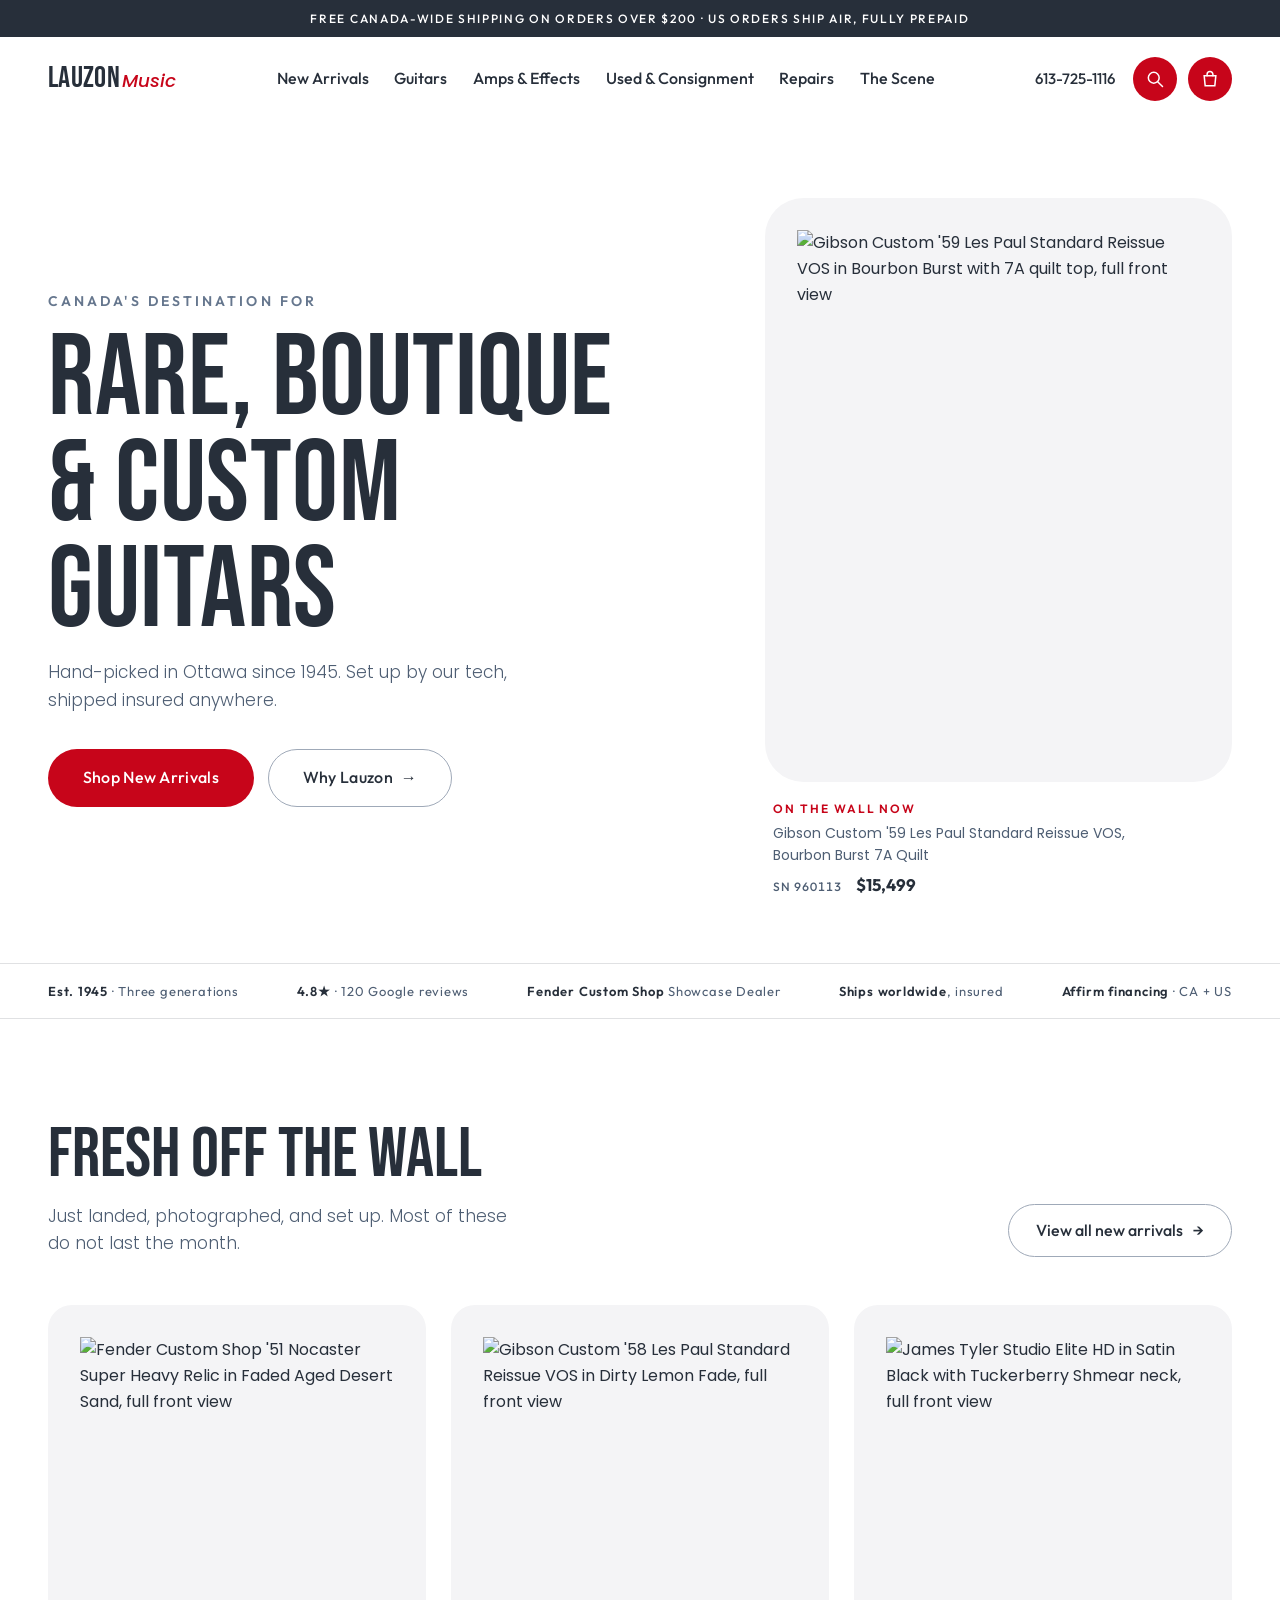
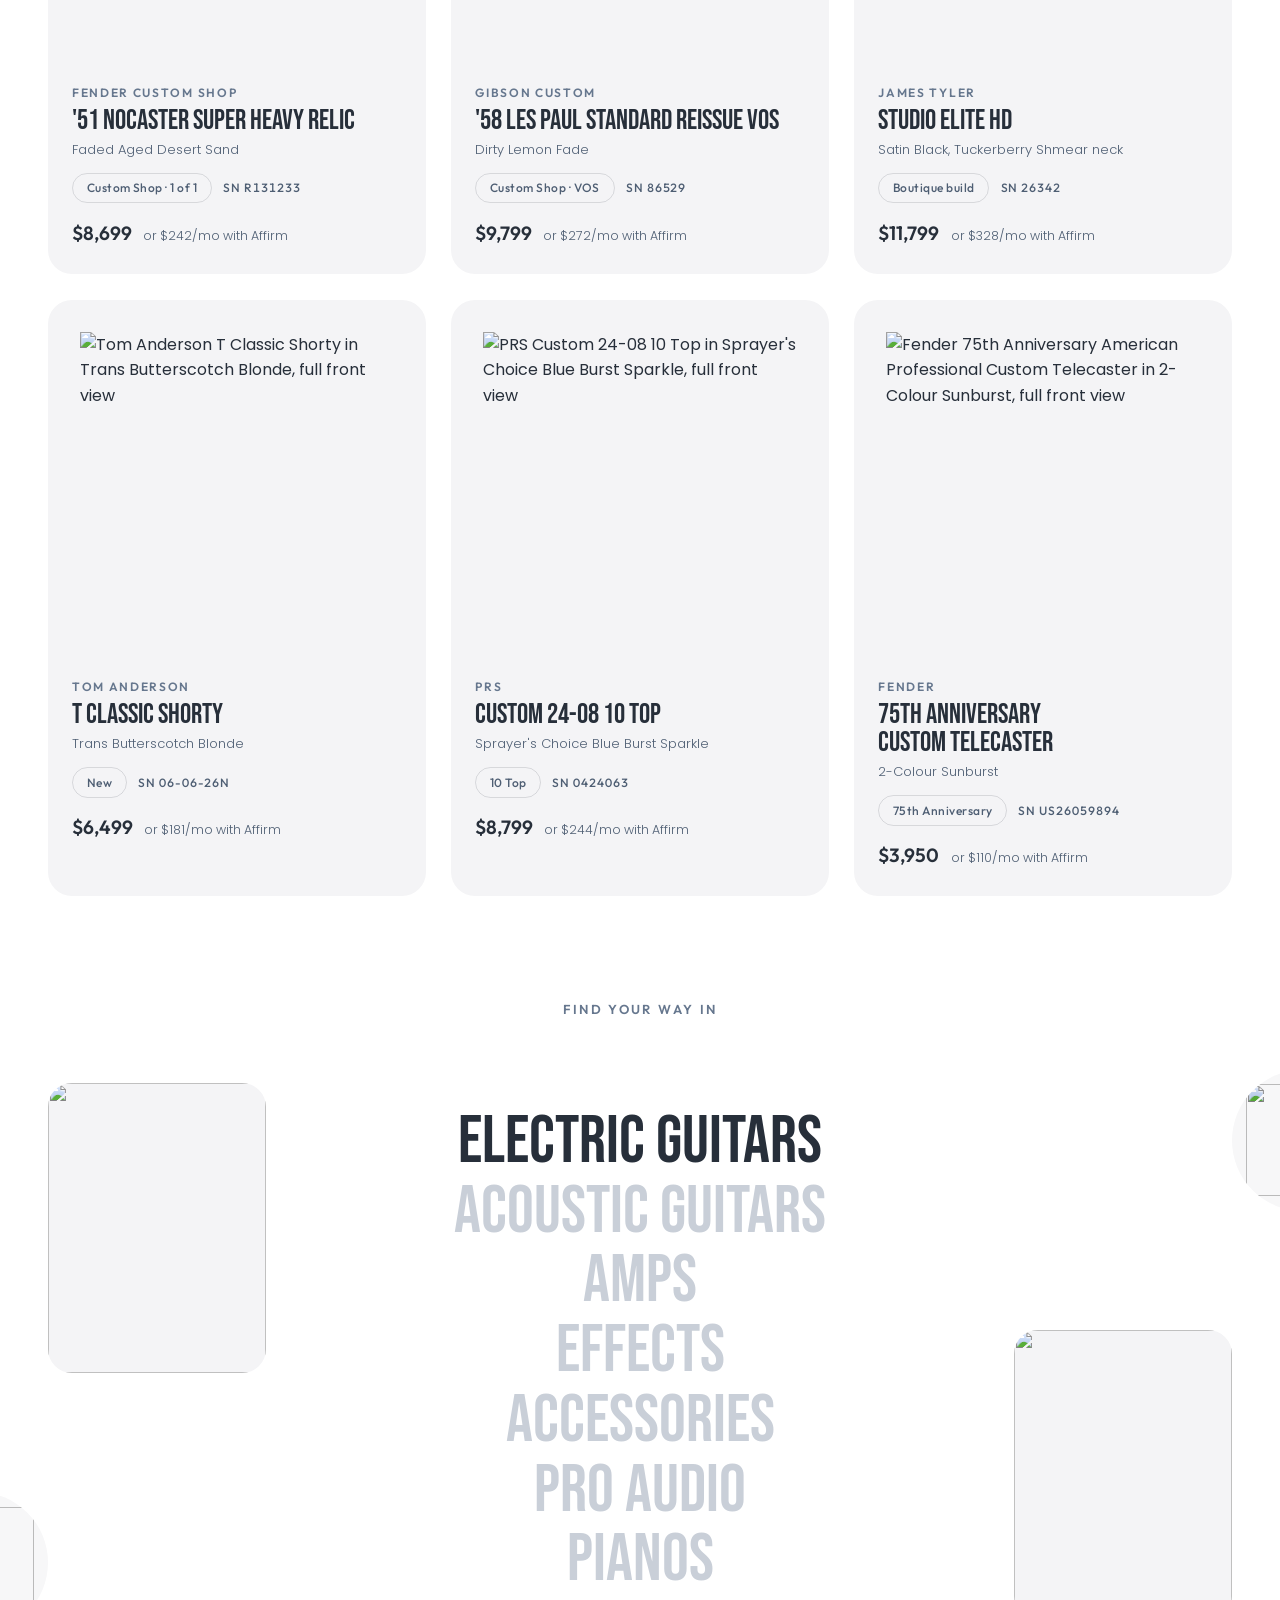
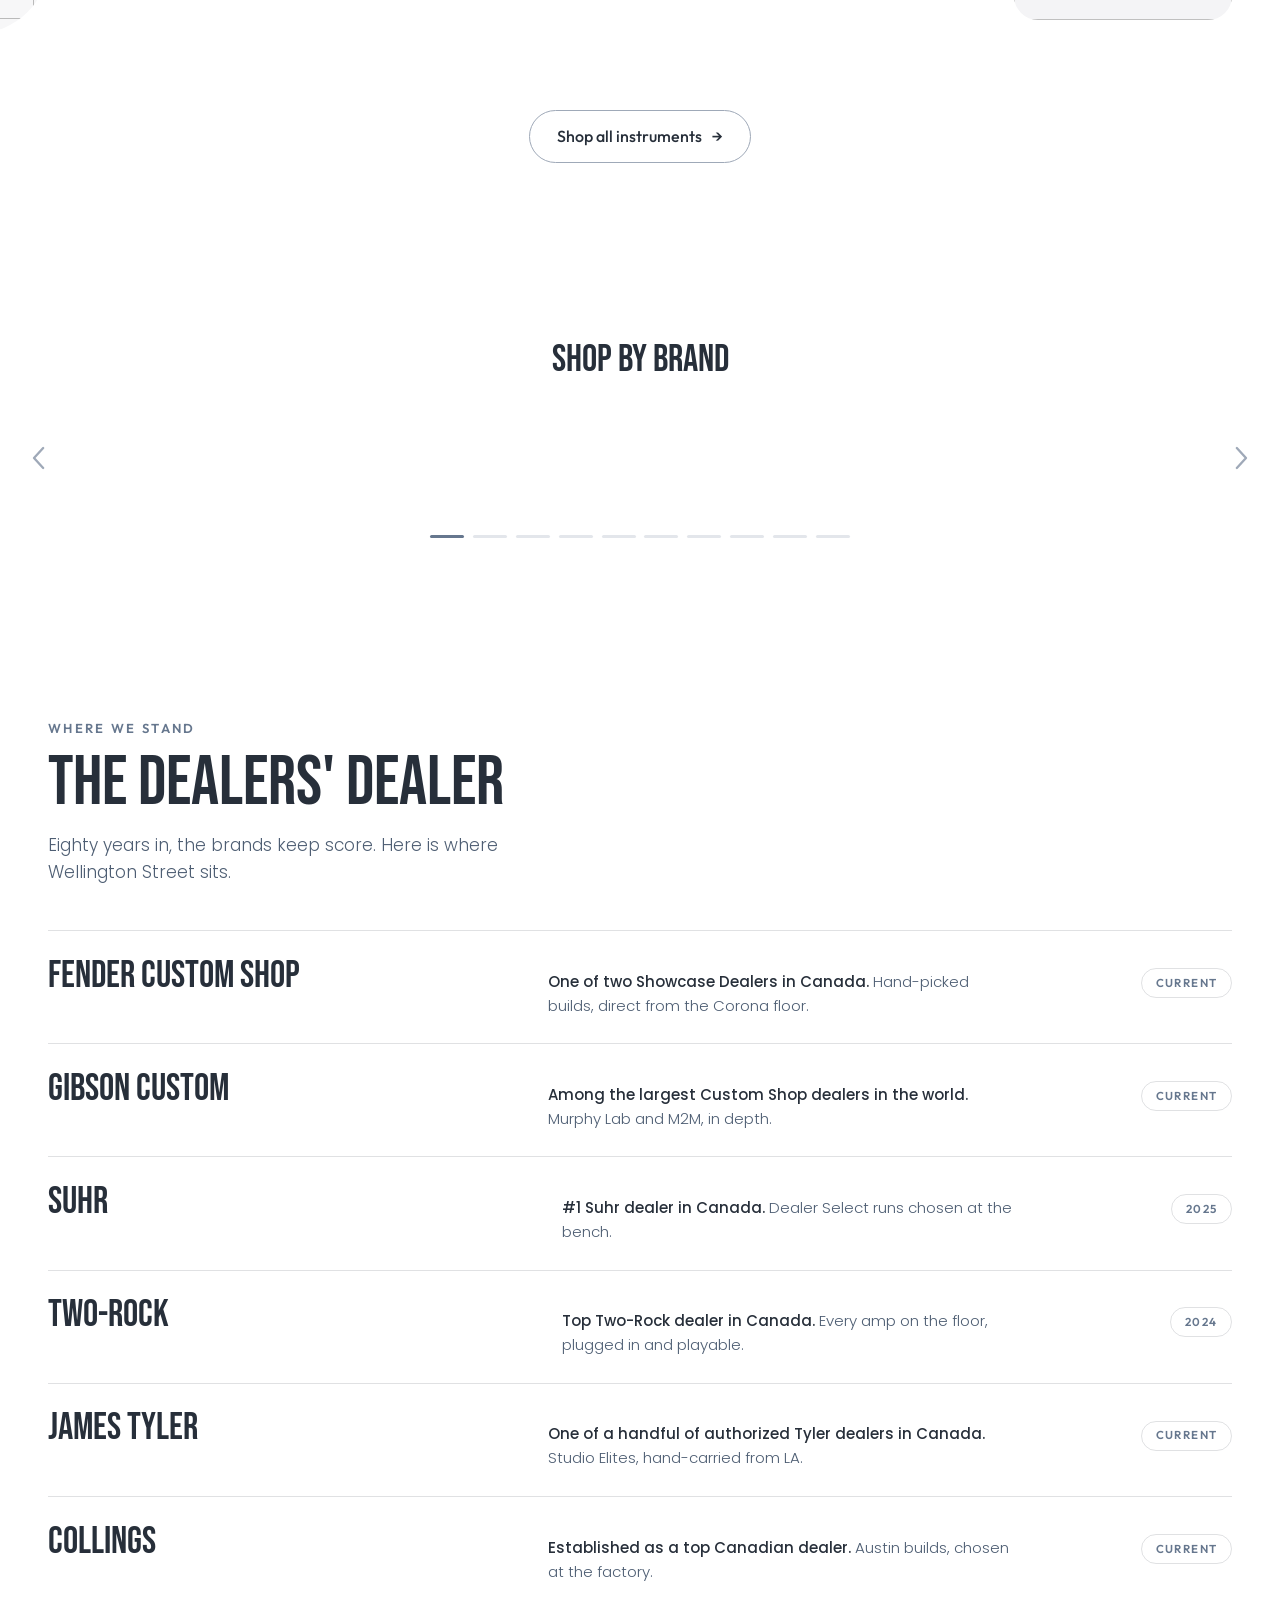
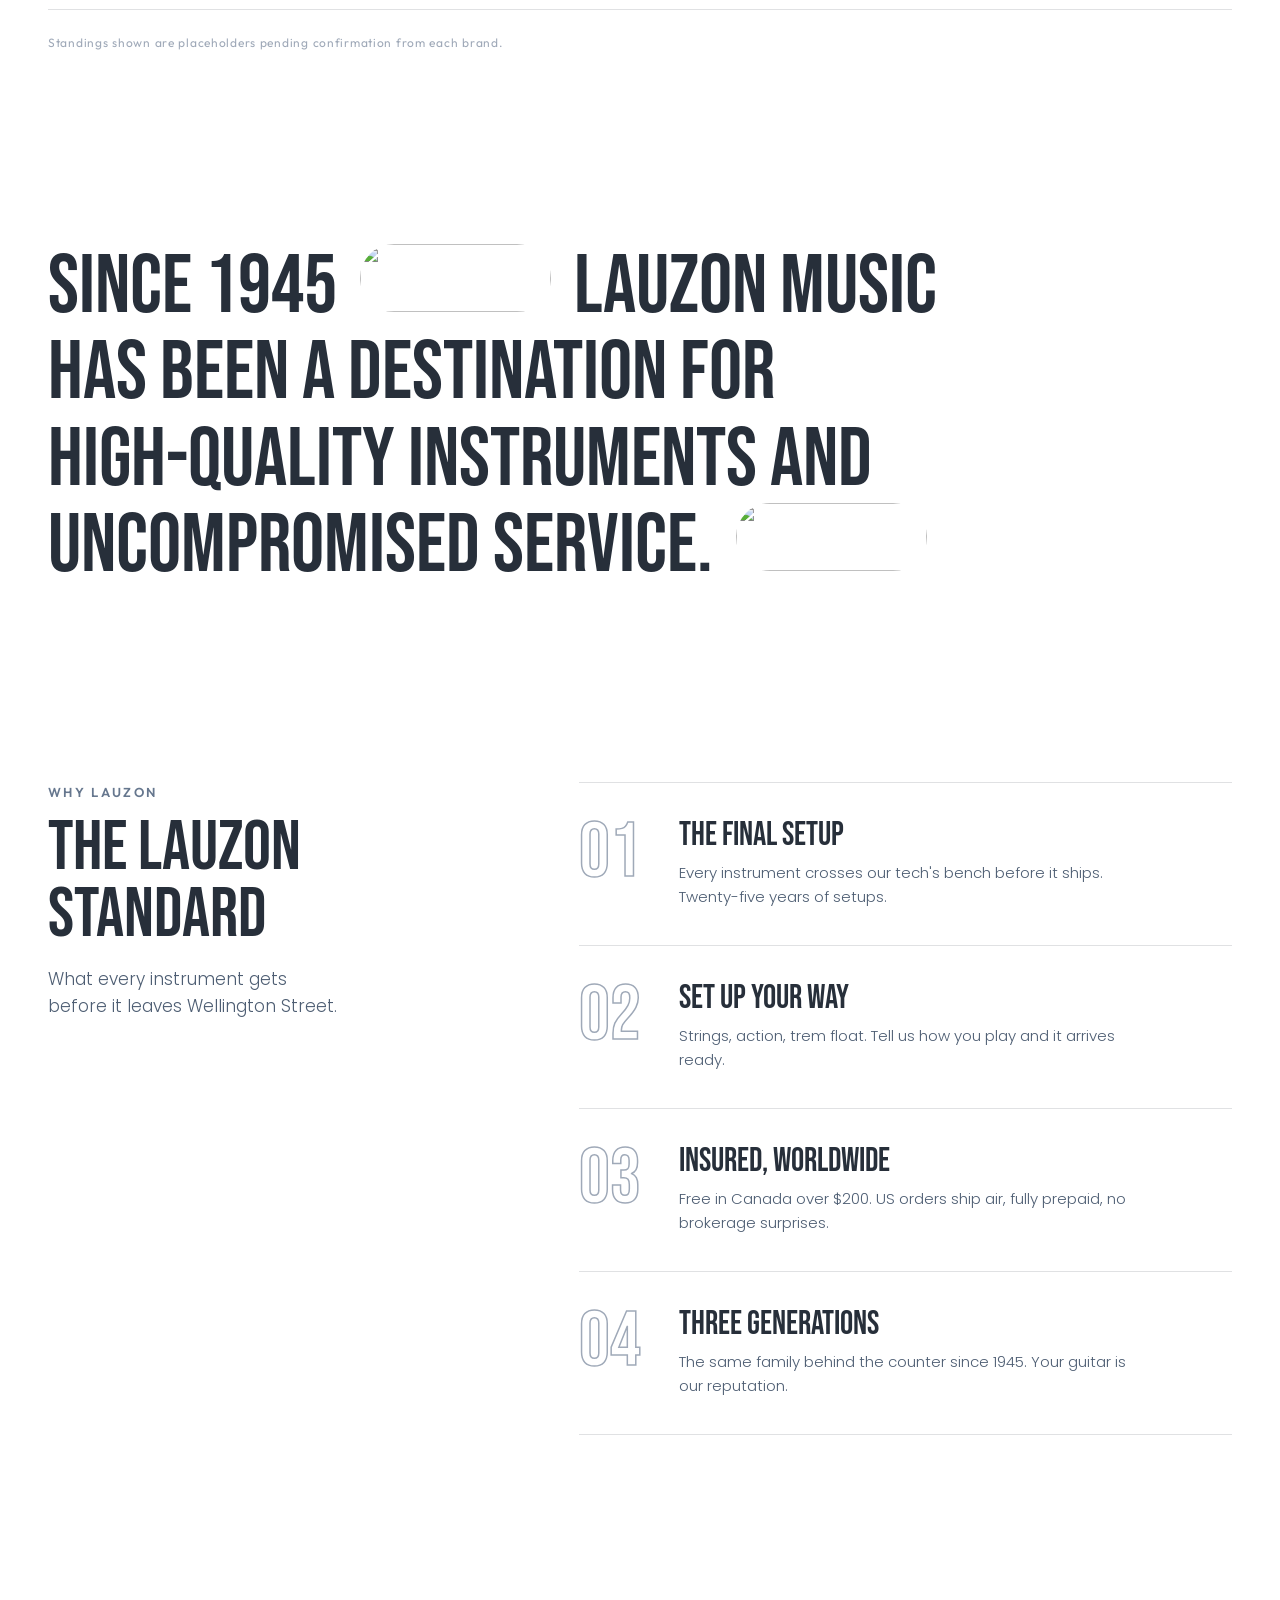
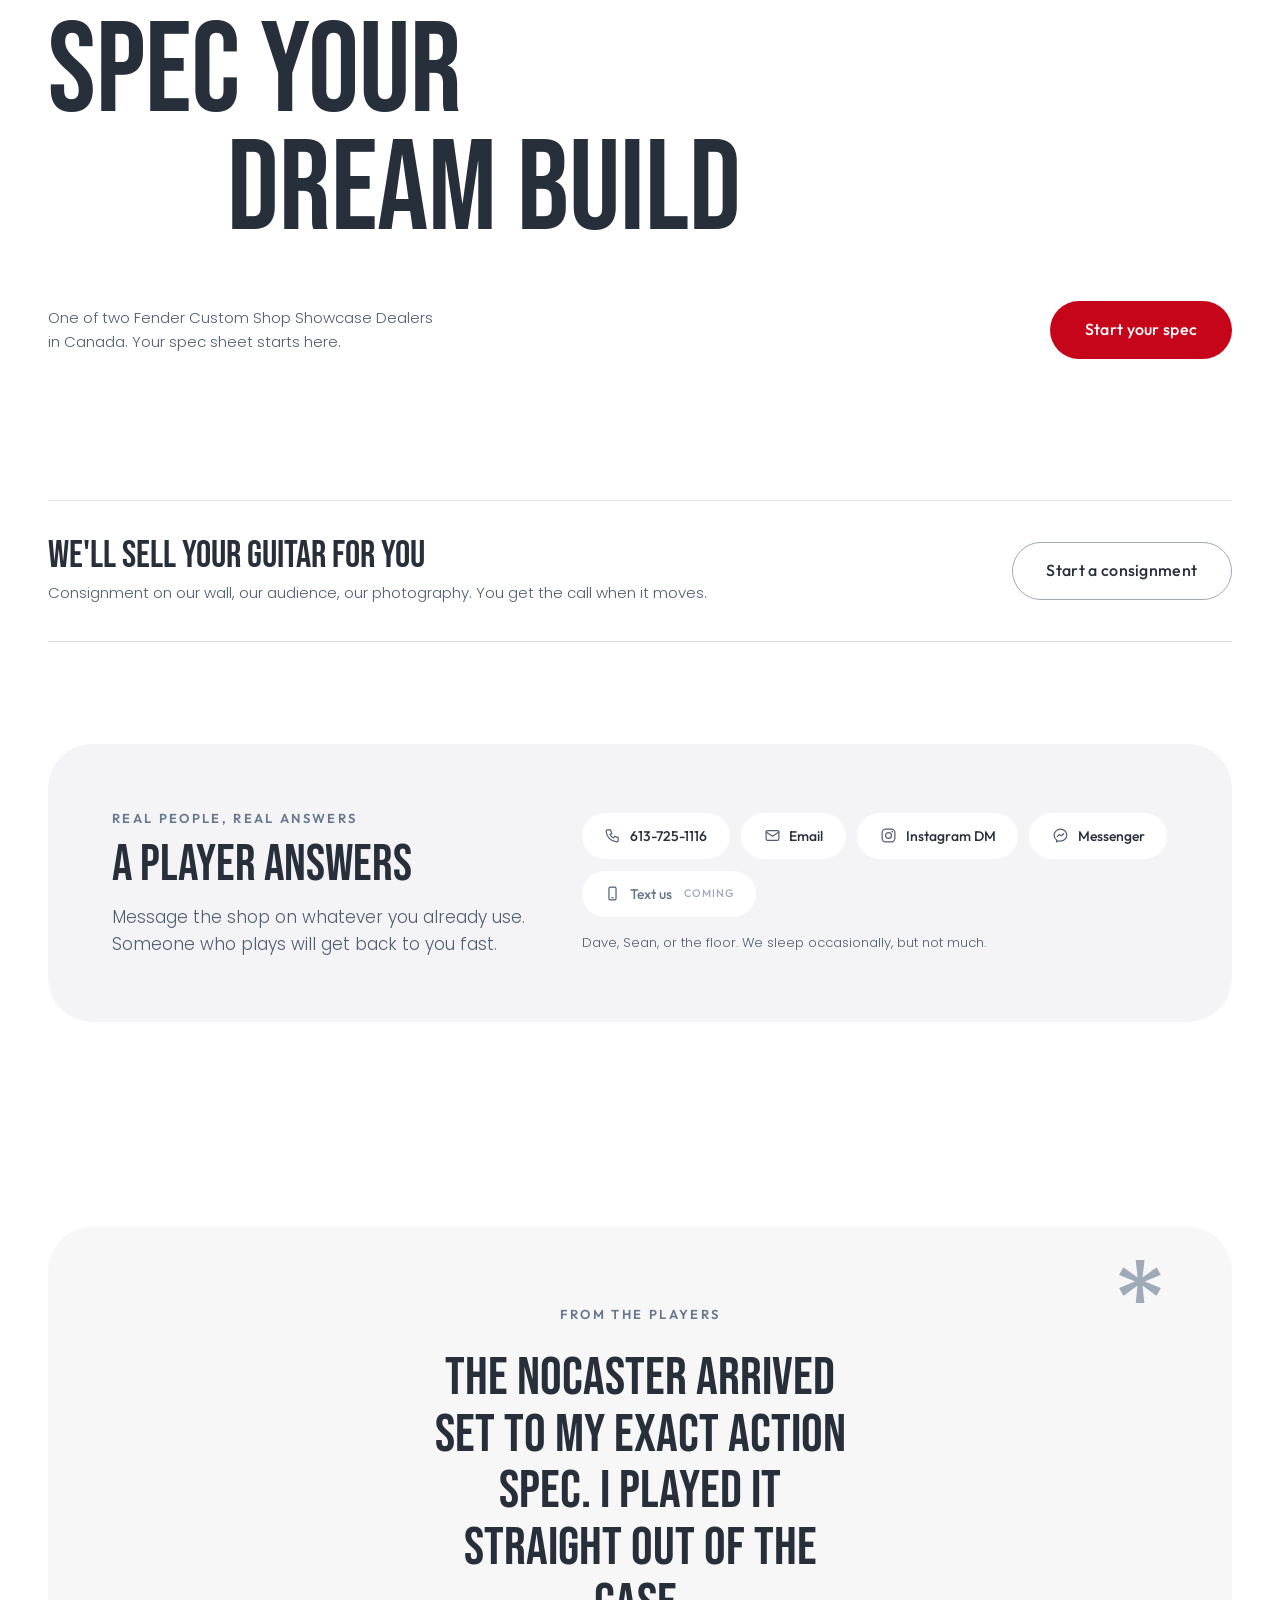
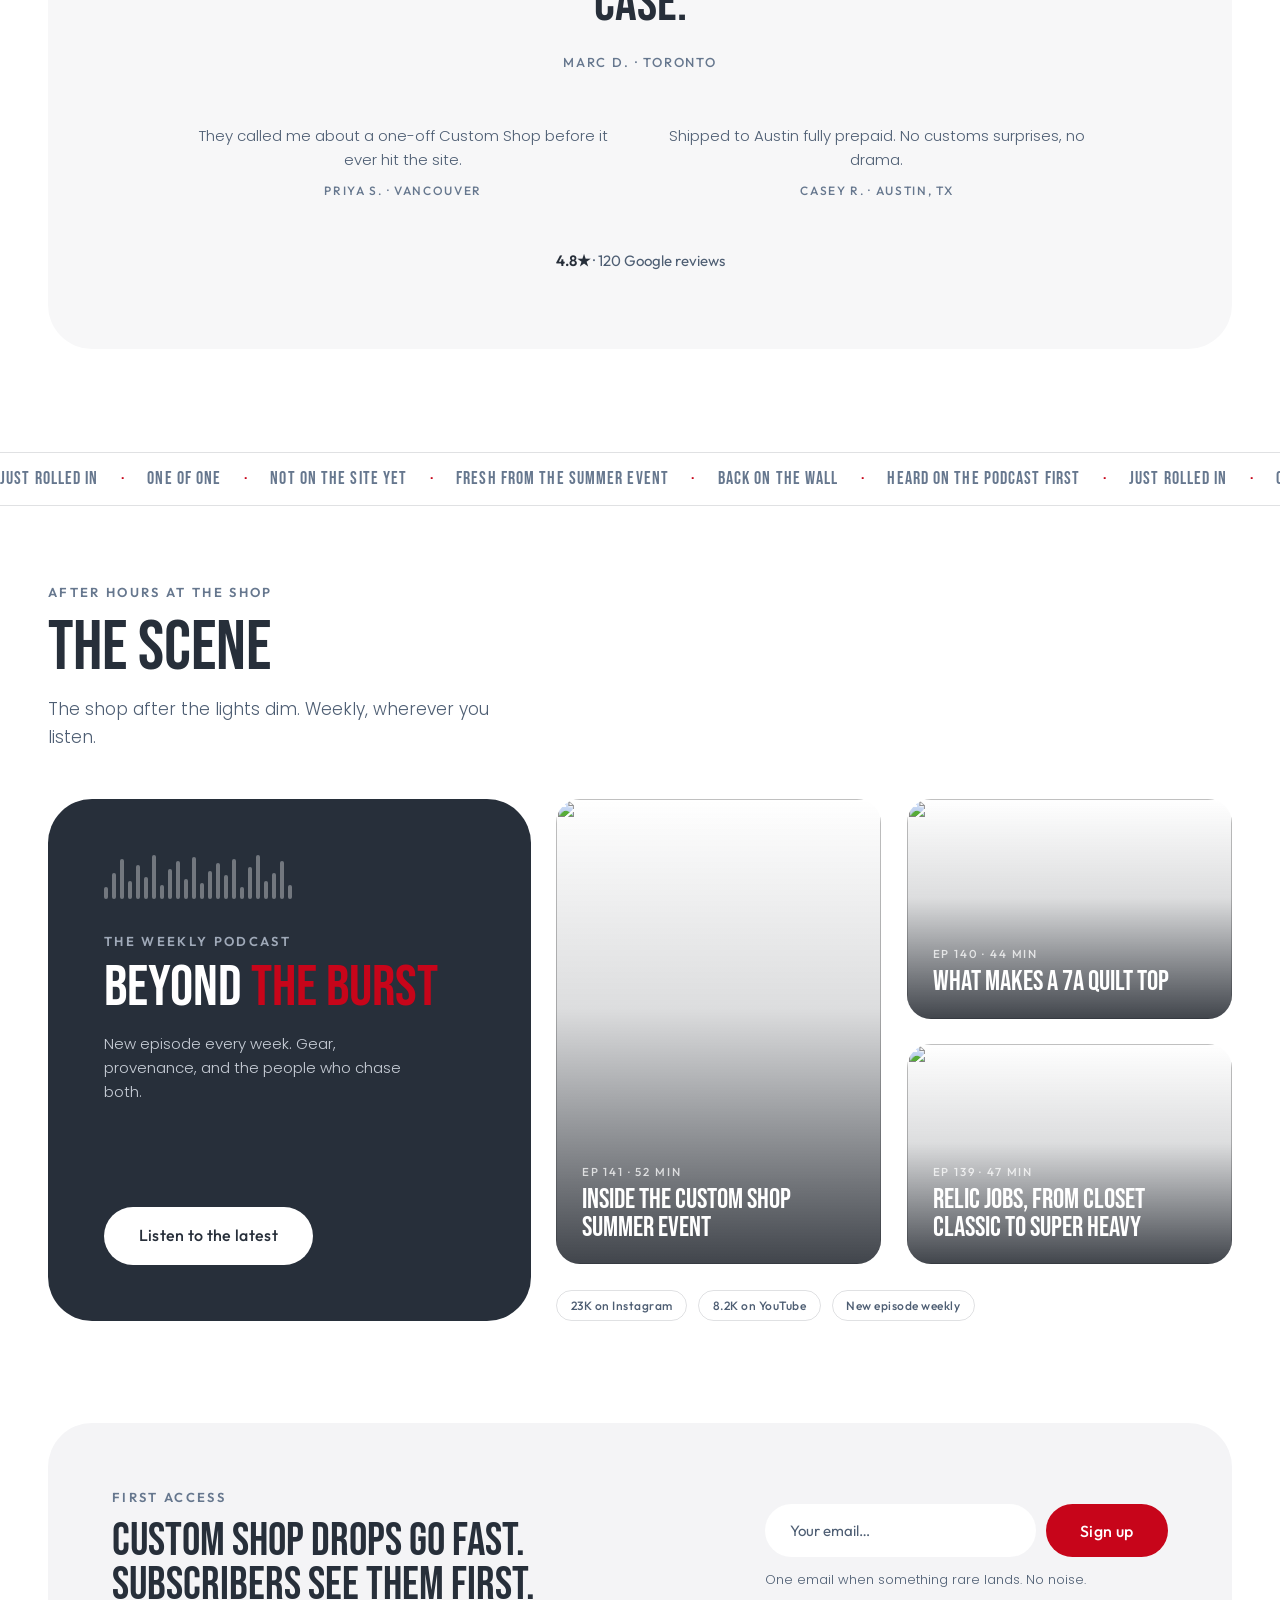
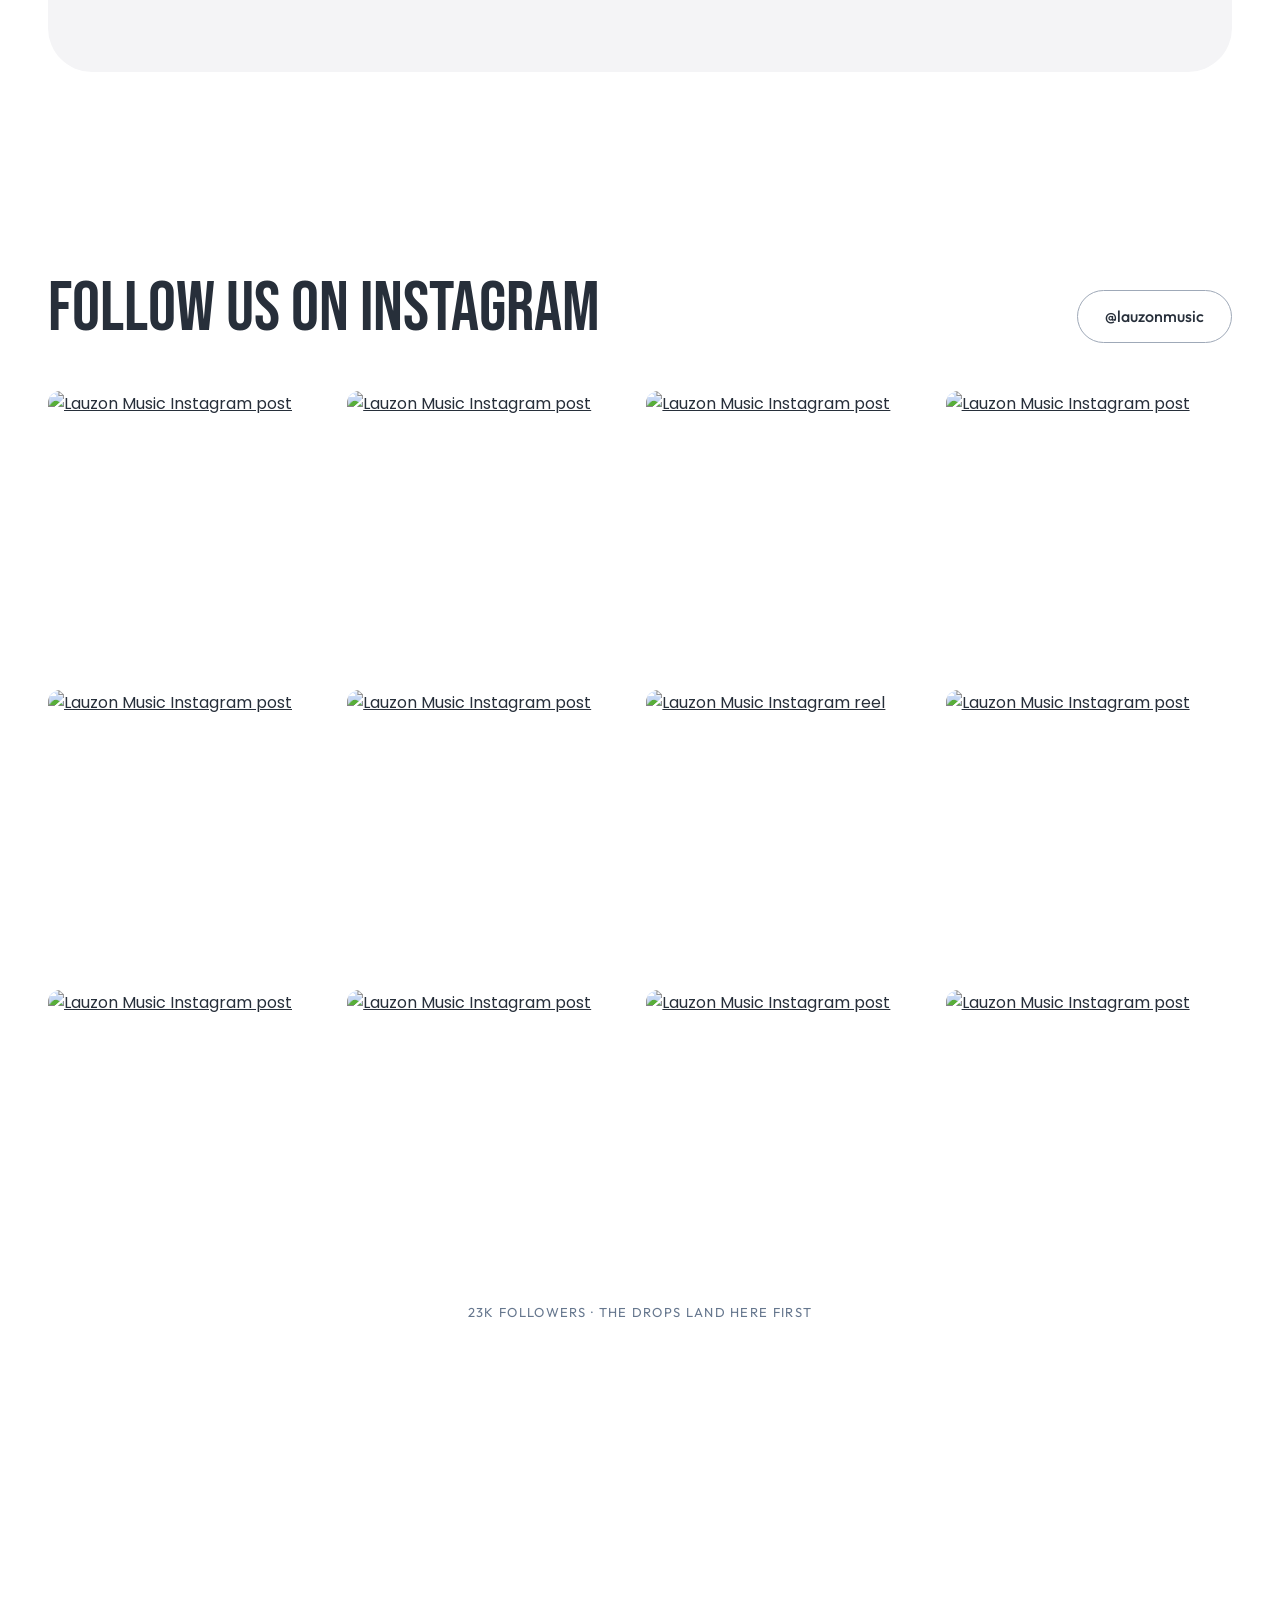
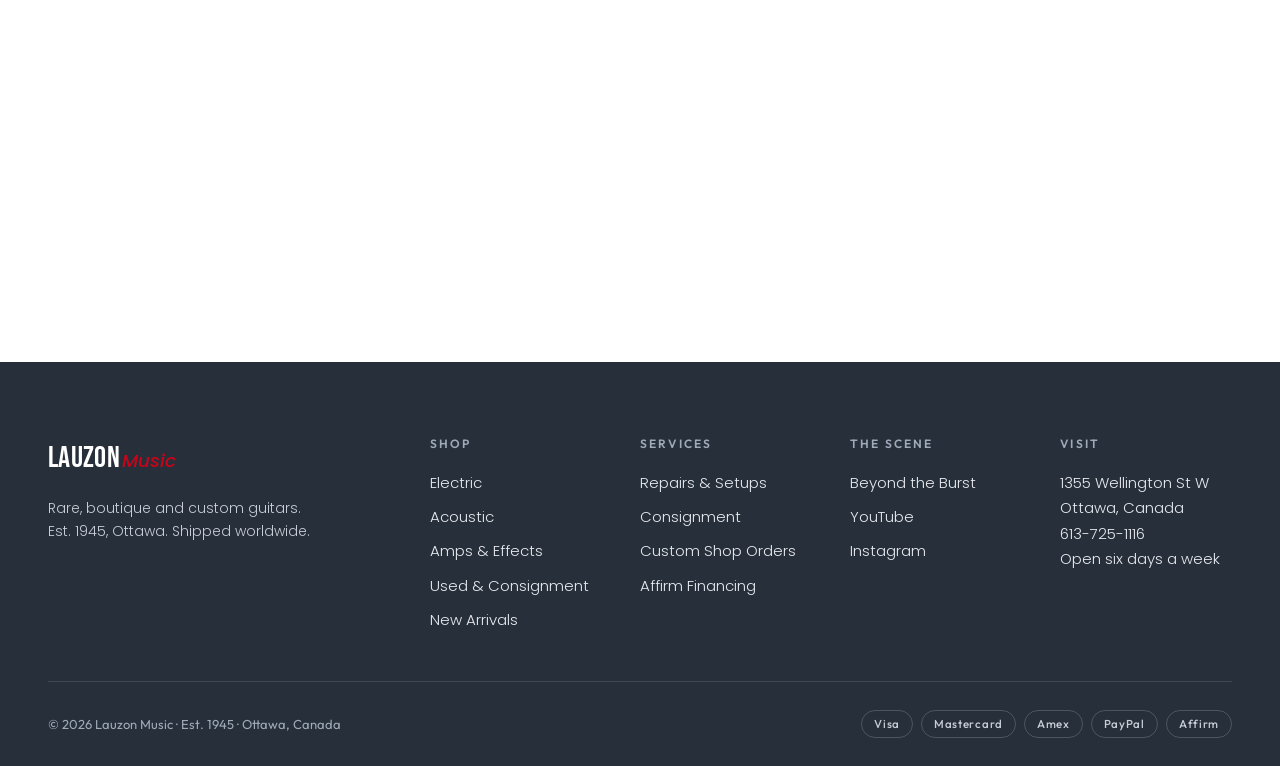
==== commit f583902e: "House style: enhancement round 1 — category tabber, dealer standings, availability block, custom-sho" ====
--- a/directions/house-style/index.html
+++ b/directions/house-style/index.html
@@ -28,7 +28,7 @@
     </a>
     <nav class="site-nav" aria-label="Main">
       <a href="index.html#fresh">New Arrivals</a>
-      <a href="#">Guitars</a>
+      <a href="collection.html">Guitars</a>
       <a href="#">Amps &amp; Effects</a>
       <a href="#">Used &amp; Consignment</a>
       <a href="#">Repairs</a>
@@ -96,11 +96,11 @@
           <h2 id="fresh-h">Fresh Off the Wall</h2>
           <p class="ed-note">Just landed, photographed, and set up. Most of these do not last the month.</p>
         </div>
-        <a class="pill-link" href="#">View all new arrivals<span aria-hidden="true">&rarr;</span></a>
+        <a class="pill-link" href="collection.html">View all new arrivals<span aria-hidden="true">&rarr;</span></a>
       </div>
       <div class="grid-products">
 
-        <a class="card" href="#" data-reveal>
+        <a class="card" href="product.html" data-reveal>
           <div class="card-lift">
             <div class="card-media">
               <img src="https://lauzonmusic.com/wp-content/uploads/2023/07/FenderCustomShop51NocasterSuperHeavyRelicFadedAgedDesertSand-R131233_24.jpg"
@@ -116,7 +116,7 @@
           </div>
         </a>
 
-        <a class="card" href="#" data-reveal>
+        <a class="card" href="product.html" data-reveal>
           <div class="card-lift">
             <div class="card-media">
               <img src="https://lauzonmusic.com/wp-content/uploads/2026/07/Gibson58LesPaulStandardRIVOSDirtyLemonFade-86529_20.jpg"
@@ -132,7 +132,7 @@
           </div>
         </a>
 
-        <a class="card" href="#" data-reveal>
+        <a class="card" href="product.html" data-reveal>
           <div class="card-lift">
             <div class="card-media">
               <img src="https://lauzonmusic.com/wp-content/uploads/2026/07/JamesTylerStudioEliteHDTuckerberry_20.jpg"
@@ -148,7 +148,7 @@
           </div>
         </a>
 
-        <a class="card" href="#" data-reveal>
+        <a class="card" href="product.html" data-reveal>
           <div class="card-lift">
             <div class="card-media">
               <img src="https://lauzonmusic.com/wp-content/uploads/2026/07/TomAndersonGuitarworksTClassicShortyTransButterscotchBlonde_06-06-26N_20.jpg"
@@ -164,7 +164,7 @@
           </div>
         </a>
 
-        <a class="card" href="#" data-reveal>
+        <a class="card" href="product.html" data-reveal>
           <div class="card-lift">
             <div class="card-media">
               <img src="https://lauzonmusic.com/wp-content/uploads/2026/06/PRSCustom240810TopDMOSprayersChoiceBlueBurstSparkle-0424063_23.jpg"
@@ -180,7 +180,7 @@
           </div>
         </a>
 
-        <a class="card" href="#" data-reveal>
+        <a class="card" href="product.html" data-reveal>
           <div class="card-lift">
             <div class="card-media">
               <img src="https://lauzonmusic.com/wp-content/uploads/2026/07/Fender75thAnniversaryAmericanProfessionalCustomTelecaster2Colour-US26059894_8-1.jpg"
@@ -200,68 +200,78 @@
     </div>
   </section>
 
-  <!-- ============ FIND YOUR WAY IN ============ -->
-  <section class="sect sect-tight" id="categories" aria-labelledby="cat-h">
-    <div class="wrap">
-      <div class="sect-head" data-reveal>
-        <div>
-          <h2 id="cat-h">Find Your Way In</h2>
-          <p class="ed-note">The hunt is the fun part. Start where it pulls you.</p>
-        </div>
-      </div>
-      <div class="cat-tiles">
-
-        <!-- Tile imagery = the live site's own category-tile assets (homepage
-             cut-out PNGs + guitars-page white-ground squares, blended onto the
-             grey tile with mix-blend-mode) -->
-        <a class="cat-card" href="#" data-reveal>
-          <div class="cat-media">
-            <img src="https://lauzonmusic.com/wp-content/uploads/2024/10/NovoSerusJCandyAppleRed-24638_38.jpg"
-                 alt="Novo Serus J in Candy Apple Red, full front view" loading="lazy">
-          </div>
-          <h3 class="cat-label">Electric</h3>
-        </a>
-
-        <a class="cat-card" href="#" data-reveal>
-          <div class="cat-media">
-            <img src="https://lauzonmusic.com/wp-content/uploads/2020/03/Collings01SBT-28491_4.jpg"
-                 alt="Collings 01 SB-T acoustic, full front view" loading="lazy">
-          </div>
-          <h3 class="cat-label">Acoustic</h3>
-        </a>
-
-        <a class="cat-card" href="#" data-reveal>
-          <div class="cat-media">
-            <img src="https://lauzonmusic.com/wp-content/uploads/2024/11/studio-iso-min.png"
-                 alt="Two-Rock Studio Signature head and cabinet" loading="lazy">
-          </div>
-          <h3 class="cat-label">Amps &amp; Effects</h3>
-        </a>
-
-        <a class="cat-card" href="#" data-reveal>
-          <div class="cat-media">
-            <img src="https://lauzonmusic.com/wp-content/uploads/2024/10/Gibson59LesPaulStandardRILightAgedGreenLemonM2M-942866_31.jpg"
-                 alt="Gibson '59 Les Paul Standard Reissue in Green Lemon, full front view" loading="lazy">
-          </div>
-          <h3 class="cat-label">Used &amp; Consignment</h3>
-        </a>
-
-        <a class="cat-card" href="#" data-reveal>
-          <div class="cat-media">
-            <img src="https://lauzonmusic.com/wp-content/uploads/2024/11/gt-1-1.png"
-                 alt="Black sparkle offset guitar, full front view" loading="lazy">
-          </div>
-          <h3 class="cat-label">Custom Shop 1-of-1s</h3>
-        </a>
-
-        <a class="cat-card" href="index.html#fresh" data-reveal>
-          <div class="cat-media">
-            <img src="https://lauzonmusic.com/wp-content/uploads/2024/03/FenderMstrbltLeviPerry61JbassSHVRLolivedrab-R120022_33.jpg"
-                 alt="Fender Masterbuilt '61 Jazz Bass in Olive Drab, full front view" loading="lazy">
-          </div>
-          <h3 class="cat-label">New Arrivals</h3>
-        </a>
-
+  <!-- ============ FIND YOUR WAY IN (OKA collection-highlights mechanic:
+       hovering / focusing a category swaps the flanking imagery) ============ -->
+  <section class="sect sect-tight cathi" id="categories" aria-labelledby="cat-h">
+    <div class="wrap">
+      <p class="kicker" style="text-align:center" data-reveal>Find Your Way In</p>
+      <h2 id="cat-h" class="sr-only">Shop by category</h2>
+      <div class="cathi-inner" data-cathi data-reveal>
+        <div class="cathi-media cathi-media--left" aria-hidden="true">
+          <div class="cathi-set is-active" data-set="0">
+            <div class="cathi-main"><img src="https://lauzonmusic.com/wp-content/uploads/2026/06/GibsonES335SixtiesCherryUsed-214320330_19.jpg" alt="" loading="lazy"></div>
+            <div class="cathi-float"><img src="https://lauzonmusic.com/wp-content/uploads/2024/10/NovoSerusJCandyAppleRed-24638_38.jpg" alt="" loading="lazy"></div>
+          </div>
+          <div class="cathi-set" data-set="1">
+            <div class="cathi-main"><img src="../../assets/generated/acoustic-rosette-macro.jpg" alt="" loading="lazy"></div>
+            <div class="cathi-float"><img src="https://lauzonmusic.com/wp-content/uploads/2020/03/Collings01SBT-28491_4.jpg" alt="" loading="lazy"></div>
+          </div>
+          <div class="cathi-set" data-set="2">
+            <div class="cathi-main"><img src="../../assets/generated/amp-grille-macro.jpg" alt="" loading="lazy"></div>
+            <div class="cathi-float"><img src="https://lauzonmusic.com/wp-content/uploads/2024/11/studio-iso-min.png" alt="" loading="lazy"></div>
+          </div>
+          <div class="cathi-set" data-set="3">
+            <div class="cathi-main cathi-main--contain"><img src="https://lauzonmusic.com/wp-content/uploads/2024/11/DIG-min-removebg-preview.png" alt="" loading="lazy"></div>
+          </div>
+          <div class="cathi-set" data-set="4">
+            <div class="cathi-main cathi-main--contain"><img src="https://lauzonmusic.com/wp-content/uploads/2024/11/image-11.png" alt="" loading="lazy"></div>
+          </div>
+          <div class="cathi-set" data-set="5">
+            <div class="cathi-main cathi-main--contain"><img src="https://lauzonmusic.com/wp-content/uploads/2024/11/image-10.png" alt="" loading="lazy"></div>
+          </div>
+          <div class="cathi-set" data-set="6">
+            <div class="cathi-main cathi-main--contain"><img src="https://lauzonmusic.com/wp-content/uploads/2024/11/dp-300x300-2-1-1.png" alt="" loading="lazy"></div>
+          </div>
+        </div>
+
+        <nav class="cathi-list" aria-label="Shop by category">
+          <a class="cathi-link is-active" href="collection.html" data-cathi-link="0">Electric Guitars</a>
+          <a class="cathi-link" href="#" data-cathi-link="1">Acoustic Guitars</a>
+          <a class="cathi-link" href="#" data-cathi-link="2">Amps</a>
+          <a class="cathi-link" href="#" data-cathi-link="3">Effects</a>
+          <a class="cathi-link" href="#" data-cathi-link="4">Accessories</a>
+          <a class="cathi-link" href="#" data-cathi-link="5">Pro Audio</a>
+          <a class="cathi-link" href="#" data-cathi-link="6">Pianos</a>
+        </nav>
+
+        <div class="cathi-media cathi-media--right" aria-hidden="true">
+          <div class="cathi-set is-active" data-set="0">
+            <div class="cathi-main"><img src="https://lauzonmusic.com/wp-content/uploads/2026/07/PRSCustom24SprayersChoiceEmeraldGreenSparkleBurst-0424123_21.jpg" alt="" loading="lazy"></div>
+            <div class="cathi-float"><img src="https://lauzonmusic.com/wp-content/uploads/2024/11/gt-1-1.png" alt="" loading="lazy"></div>
+          </div>
+          <div class="cathi-set" data-set="1">
+            <div class="cathi-main cathi-main--contain"><img src="https://lauzonmusic.com/wp-content/uploads/2020/03/Collings01SBT-28491_4.jpg" alt="" loading="lazy"></div>
+          </div>
+          <div class="cathi-set" data-set="2">
+            <div class="cathi-main cathi-main--contain"><img src="https://lauzonmusic.com/wp-content/uploads/2024/11/studio-iso-min.png" alt="" loading="lazy"></div>
+          </div>
+          <div class="cathi-set" data-set="3">
+            <div class="cathi-main cathi-main--contain"><img src="https://lauzonmusic.com/wp-content/uploads/2024/11/DIG-min-removebg-preview.png" alt="" loading="lazy"></div>
+            <div class="cathi-float"><img src="https://lauzonmusic.com/wp-content/uploads/2024/11/image-11.png" alt="" loading="lazy"></div>
+          </div>
+          <div class="cathi-set" data-set="4">
+            <div class="cathi-main cathi-main--contain"><img src="https://lauzonmusic.com/wp-content/uploads/2024/11/image-11.png" alt="" loading="lazy"></div>
+          </div>
+          <div class="cathi-set" data-set="5">
+            <div class="cathi-main cathi-main--contain"><img src="https://lauzonmusic.com/wp-content/uploads/2024/11/image-10.png" alt="" loading="lazy"></div>
+          </div>
+          <div class="cathi-set" data-set="6">
+            <div class="cathi-main cathi-main--contain"><img src="https://lauzonmusic.com/wp-content/uploads/2024/11/dp-300x300-2-1-1.png" alt="" loading="lazy"></div>
+          </div>
+        </div>
+      </div>
+      <div class="cathi-cta" data-reveal>
+        <a class="pill-link" href="collection.html">Shop all instruments<span aria-hidden="true">&rarr;</span></a>
       </div>
     </div>
   </section>
@@ -306,6 +316,53 @@
     </div>
   </section>
 
+  <!-- ============ DEALER STANDINGS ============
+       NOTE FOR REVIEW: Fender CS and Gibson Custom claims are verified.
+       Suhr / Two-Rock / James Tyler / Collings standings below are ILLUSTRATIVE
+       placeholders pending written confirmation from each brand. -->
+  <section class="sect" id="standings" aria-labelledby="standings-h">
+    <div class="wrap">
+      <div class="standings-head" data-reveal>
+        <p class="kicker">Where We Stand</p>
+        <h2 id="standings-h">The dealers' dealer</h2>
+        <p class="ed-note">Eighty years in, the brands keep score. Here is where Wellington Street sits.</p>
+      </div>
+      <ol class="standings-list">
+        <li data-reveal>
+          <span class="standing-brand">Fender Custom Shop</span>
+          <span class="standing-claim"><strong>One of two Showcase Dealers in Canada.</strong> Hand-picked builds, direct from the Corona floor.</span>
+          <span class="standing-year">Current</span>
+        </li>
+        <li data-reveal>
+          <span class="standing-brand">Gibson Custom</span>
+          <span class="standing-claim"><strong>Among the largest Custom Shop dealers in the world.</strong> Murphy Lab and M2M, in depth.</span>
+          <span class="standing-year">Current</span>
+        </li>
+        <li data-reveal>
+          <span class="standing-brand">Suhr</span>
+          <span class="standing-claim"><strong>#1 Suhr dealer in Canada.</strong> Dealer Select runs chosen at the bench.</span>
+          <span class="standing-year">2025</span>
+        </li>
+        <li data-reveal>
+          <span class="standing-brand">Two-Rock</span>
+          <span class="standing-claim"><strong>Top Two-Rock dealer in Canada.</strong> Every amp on the floor, plugged in and playable.</span>
+          <span class="standing-year">2024</span>
+        </li>
+        <li data-reveal>
+          <span class="standing-brand">James Tyler</span>
+          <span class="standing-claim"><strong>One of a handful of authorized Tyler dealers in Canada.</strong> Studio Elites, hand-carried from LA.</span>
+          <span class="standing-year">Current</span>
+        </li>
+        <li data-reveal>
+          <span class="standing-brand">Collings</span>
+          <span class="standing-claim"><strong>Established as a top Canadian dealer.</strong> Austin builds, chosen at the factory.</span>
+          <span class="standing-year">Current</span>
+        </li>
+      </ol>
+      <p class="standings-note" data-reveal>Standings shown are placeholders pending confirmation from each brand.</p>
+    </div>
+  </section>
+
   <!-- ============ HERITAGE STATEMENT (live-site reveal-type block) ============ -->
   <section class="sect reveal-sect" aria-label="Since 1945">
     <div class="wrap">
@@ -358,24 +415,49 @@
     </div>
   </section>
 
-  <!-- ============ CONSIGNMENT + CUSTOM ORDER ============ -->
-  <section class="sect sect-tight" id="consign" aria-labelledby="duo-h">
-    <div class="wrap">
-      <h2 id="duo-h" class="sr-only">Consignment and custom orders</h2>
-      <div class="duo">
-        <div class="duo-panel" data-reveal>
-          <span class="duo-ghost" aria-hidden="true">Sell</span>
-          <p class="duo-kicker">Consignment</p>
-          <h3 class="duo-title">We'll sell your guitar for you</h3>
-          <p class="duo-line">Our wall, our audience, our photography. You get the call when it moves.</p>
-          <a class="btn btn-quiet" href="#">Start a consignment</a>
-        </div>
-        <div class="duo-panel" data-reveal>
-          <span class="duo-ghost" aria-hidden="true">Build</span>
-          <p class="duo-kicker">Custom Shop Orders</p>
-          <h3 class="duo-title">Spec your dream build</h3>
-          <p class="duo-line">One of two Fender Custom Shop Showcase Dealers in Canada. Your spec sheet starts here.</p>
-          <a class="btn btn-primary" href="#">Spec a build</a>
+  <!-- ============ CUSTOM SHOP FEATURE (OKA big-type mechanic: display
+       type with product cut-outs floating through the letters) ============ -->
+  <section class="sect sect-tight" id="consign" aria-labelledby="ft-h">
+    <div class="wrap feature-type">
+      <span class="ft-float ft-float--a" aria-hidden="true"><img src="https://lauzonmusic.com/wp-content/uploads/2024/10/NovoSerusJCandyAppleRed-24638_38.jpg" alt="" loading="lazy"></span>
+      <span class="ft-float ft-float--b" aria-hidden="true"><img src="https://lauzonmusic.com/wp-content/uploads/2024/11/gt-1-1.png" alt="" loading="lazy"></span>
+      <span class="ft-float ft-float--c" aria-hidden="true"><img src="https://lauzonmusic.com/wp-content/uploads/2024/03/FenderMstrbltLeviPerry61JbassSHVRLolivedrab-R120022_33.jpg" alt="" loading="lazy"></span>
+      <h2 id="ft-h" data-reveal>Spec your<br><span class="ft-indent">dream build</span></h2>
+      <div class="feature-foot" data-reveal>
+        <p>One of two Fender Custom Shop Showcase Dealers in Canada. Your spec sheet starts here.</p>
+        <a class="btn btn-primary" href="#">Start your spec</a>
+      </div>
+    </div>
+    <div class="wrap" style="margin-top: clamp(2.5rem, 5vw, 4rem);">
+      <div class="consign-band" data-reveal>
+        <div>
+          <h3>We'll sell your guitar for you</h3>
+          <p>Consignment on our wall, our audience, our photography. You get the call when it moves.</p>
+        </div>
+        <a class="btn btn-quiet" href="#">Start a consignment</a>
+      </div>
+    </div>
+  </section>
+
+  <!-- ============ AVAILABILITY: A PLAYER ANSWERS ============ -->
+  <section class="sect sect-tight" id="reach-us" aria-labelledby="avail-h">
+    <div class="wrap">
+      <div class="avail-panel" data-reveal>
+        <div>
+          <p class="kicker">Real people, real answers</p>
+          <h2 id="avail-h">A player answers</h2>
+          <p class="ed-note">Message the shop on whatever you already use. Someone who plays will get back to you fast.</p>
+        </div>
+        <div>
+          <div class="avail-channels">
+            <a class="chan" href="tel:+16137251116"><svg viewBox="0 0 24 24" aria-hidden="true"><path d="M5 4h4l2 5-2.5 1.5a12 12 0 0 0 5 5L15 13l5 2v4a2 2 0 0 1-2 2A16 16 0 0 1 3 6a2 2 0 0 1 2-2Z"/></svg>613-725-1116</a>
+            <a class="chan" href="mailto:shop@lauzonmusic.com"><svg viewBox="0 0 24 24" aria-hidden="true"><rect x="3" y="5" width="18" height="14" rx="2"/><path d="m3 7 9 6 9-6"/></svg>Email</a>
+            <a class="chan" href="https://www.instagram.com/lauzonmusic/" rel="noopener"><svg viewBox="0 0 24 24" aria-hidden="true"><rect x="3" y="3" width="18" height="18" rx="5"/><circle cx="12" cy="12" r="4.2"/><circle cx="17.2" cy="6.8" r="1.1" fill="currentColor" stroke="none"/></svg>Instagram DM</a>
+            <a class="chan" href="https://m.me/lauzonmusic" rel="noopener"><svg viewBox="0 0 24 24" aria-hidden="true"><path d="M12 3a9 9 0 0 0-9 8.6c0 2.7 1.3 5 3.4 6.6V21l2.9-1.6c.9.2 1.8.4 2.7.4a9 9 0 0 0 9-8.6A9 9 0 0 0 12 3Z"/><path d="m7.5 13.5 3-3 2.5 2 3.5-3"/></svg>Messenger</a>
+            <!-- Text number planned, not yet provisioned — confirm before publishing -->
+            <span class="chan chan--soon"><svg viewBox="0 0 24 24" aria-hidden="true"><rect x="7" y="3" width="10" height="18" rx="2"/><path d="M11 18h2"/></svg>Text us<i>Coming</i></span>
+          </div>
+          <p class="avail-note">Dave, Sean, or the floor. We sleep occasionally, but not much.</p>
         </div>
       </div>
     </div>
--- a/directions/house-style/styles.css
+++ b/directions/house-style/styles.css
@@ -371,6 +371,143 @@
   color: var(--ink); text-transform: uppercase; text-align: center;
 }
 
+/* ---------- Category highlights (OKA-style tabber): Find Your Way In ---------- */
+
+.cathi { position: relative; }
+.cathi-inner {
+  display: grid; grid-template-columns: 1fr auto 1fr;
+  gap: clamp(1.5rem, 3vw, 3rem); align-items: center;
+  min-height: clamp(420px, 55vw, 640px);
+}
+
+.cathi-list { display: flex; flex-direction: column; align-items: center; gap: 0.2em; text-align: center; }
+.cathi-link {
+  font-family: var(--font-display); font-weight: 400;
+  font-size: clamp(2.4rem, 5.2vw, 4.6rem); line-height: 1;
+  text-transform: uppercase; text-decoration: none;
+  color: #C9CFD8;
+  transition: color 0.25s var(--ease-out);
+}
+.cathi-link:hover, .cathi-link.is-active { color: var(--ink); }
+
+.cathi-media { position: relative; height: 100%; min-height: 320px; }
+.cathi-media--left { justify-self: start; }
+.cathi-media--right { justify-self: end; }
+
+.cathi-set { position: absolute; inset: 0; opacity: 0; visibility: hidden; }
+.cathi-set.is-active { opacity: 1; visibility: visible; }
+
+.cathi-main {
+  position: absolute; top: 8%; width: clamp(160px, 17vw, 280px);
+  aspect-ratio: 3 / 4; border-radius: var(--r-card); overflow: hidden;
+  background: var(--panel);
+}
+.cathi-media--left .cathi-main { left: 0; }
+.cathi-media--right .cathi-main { right: 0; top: auto; bottom: 8%; }
+.cathi-main img { width: 100%; height: 100%; object-fit: cover; }
+.cathi-main--contain { display: grid; place-items: center; padding: 1.25rem; }
+.cathi-main--contain img { object-fit: contain; mix-blend-mode: multiply; }
+
+.cathi-float {
+  position: absolute; width: clamp(110px, 11vw, 180px);
+  aspect-ratio: 1 / 1; border-radius: var(--r-pill); overflow: hidden;
+  background: var(--panel-soft);
+  display: grid; place-items: center; padding: 0.9rem;
+}
+.cathi-media--left .cathi-float { bottom: 6%; right: 0; }
+.cathi-media--right .cathi-float { top: 6%; left: 0; }
+.cathi-float img { width: 100%; height: 100%; object-fit: contain; mix-blend-mode: multiply; }
+
+.cathi-cta { text-align: center; margin-top: clamp(1.5rem, 3vw, 2.5rem); }
+
+/* ---------- Dealer standings ---------- */
+
+.standings-head { max-width: 60ch; }
+.standings-list { list-style: none; margin: clamp(1.75rem, 3.5vw, 2.75rem) 0 0; padding: 0; }
+.standings-list li {
+  display: grid; grid-template-columns: 5fr 6fr auto;
+  gap: clamp(1rem, 3vw, 2.5rem); align-items: baseline;
+  padding-block: clamp(1.1rem, 2.2vw, 1.6rem);
+  border-top: 1px solid var(--line);
+}
+.standings-list li:last-child { border-bottom: 1px solid var(--line); }
+.standing-brand {
+  font-family: var(--font-display); font-weight: 400;
+  font-size: clamp(1.7rem, 3vw, 2.6rem); line-height: 1; text-transform: uppercase;
+  color: var(--ink);
+}
+.standing-claim { font-size: 0.9375rem; font-weight: 300; color: var(--slate-strong); max-width: 52ch; }
+.standing-claim strong { font-weight: 500; color: var(--ink); }
+.standing-year {
+  font-family: var(--font-ui); font-size: 0.72rem; font-weight: 600;
+  letter-spacing: 0.12em; text-transform: uppercase; color: var(--slate);
+  border: 1px solid var(--line); border-radius: var(--r-pill);
+  padding: 0.3rem 0.85rem; white-space: nowrap;
+}
+.standings-note {
+  margin: 1.4rem 0 0;
+  font-family: var(--font-ui); font-size: 0.75rem; letter-spacing: 0.06em;
+  color: var(--mist);
+}
+
+/* ---------- Availability (a player answers) ---------- */
+
+.avail-panel {
+  background: var(--panel);
+  border-radius: var(--r-panel);
+  padding: clamp(2.5rem, 5vw, 4rem);
+  display: grid; grid-template-columns: 5fr 7fr;
+  gap: clamp(1.5rem, 4vw, 3.5rem); align-items: center;
+}
+.avail-panel h2 { font-size: clamp(2.4rem, 4vw, 3.6rem); }
+.avail-channels { display: flex; flex-wrap: wrap; gap: 0.7rem; }
+.chan {
+  display: inline-flex; align-items: center; gap: 0.55rem;
+  font-family: var(--font-ui); font-size: 0.875rem; font-weight: 500;
+  color: var(--ink); text-decoration: none; background: var(--white);
+  border: 1.5px solid transparent; border-radius: var(--r-pill);
+  padding: 0.7rem 1.35rem;
+  transition: border-color 0.2s var(--ease-out);
+}
+.chan:hover { border-color: var(--ink); }
+.chan svg { width: 17px; height: 17px; fill: none; stroke: var(--slate-strong); stroke-width: 1.7; stroke-linecap: round; stroke-linejoin: round; }
+.chan--soon { color: var(--slate); cursor: default; }
+.chan--soon i { font-style: normal; font-size: 0.68rem; letter-spacing: 0.08em; text-transform: uppercase; color: var(--mist); margin-left: 0.2rem; }
+.avail-note { margin: 1rem 0 0; font-size: 0.8125rem; font-weight: 300; color: var(--slate-strong); }
+
+/* ---------- Feature type block (OKA "Outdoor Entertaining" mechanic) ---------- */
+
+.feature-type { position: relative; padding-block: clamp(3rem, 6vw, 5rem); overflow: hidden; }
+.feature-type h2 {
+  position: relative; z-index: 1;
+  font-size: clamp(3.6rem, 10vw, 9rem); line-height: 0.92;
+  max-width: 8em;
+}
+.feature-type h2 .ft-indent { display: inline-block; padding-left: clamp(2rem, 14vw, 14rem); }
+.ft-float { position: absolute; display: grid; place-items: center; pointer-events: none; }
+.ft-float img { width: 100%; height: auto; object-fit: contain; mix-blend-mode: multiply; }
+.ft-float--a { top: 4%; right: 6%; width: clamp(130px, 16vw, 260px); z-index: 0; }
+.ft-float--b { top: 30%; left: clamp(0.5rem, 4vw, 4rem); width: clamp(120px, 14vw, 230px); z-index: 2; }
+.ft-float--c { bottom: 0; right: clamp(2rem, 18vw, 18rem); width: clamp(110px, 12vw, 200px); z-index: 2; }
+.feature-foot {
+  position: relative; z-index: 3;
+  display: flex; flex-wrap: wrap; align-items: center; justify-content: space-between;
+  gap: 1.25rem; margin-top: clamp(2rem, 4vw, 3.5rem);
+}
+.feature-foot p { margin: 0; font-size: 0.9375rem; font-weight: 300; color: var(--slate-strong); max-width: 44ch; }
+
+.consign-band {
+  display: flex; flex-wrap: wrap; align-items: center; justify-content: space-between;
+  gap: 1.25rem;
+  border-block: 1px solid var(--line);
+  padding-block: clamp(1.5rem, 3vw, 2.25rem);
+}
+.consign-band h3 {
+  font-family: var(--font-display); font-weight: 400;
+  font-size: clamp(1.9rem, 3vw, 2.6rem); line-height: 1; text-transform: uppercase;
+}
+.consign-band p { margin: 0.35rem 0 0; font-size: 0.9375rem; font-weight: 300; color: var(--slate-strong); }
+
 /* ---------- Brands rail ---------- */
 
 .brands { position: relative; padding-block: clamp(3.5rem, 6vw, 5.5rem); }
@@ -447,41 +584,6 @@
   font-size: clamp(1.7rem, 2.6vw, 2.3rem); line-height: 1; text-transform: uppercase;
 }
 .standard-item p { margin: 0.55rem 0 0; font-size: 0.9375rem; font-weight: 300; color: var(--slate-strong); max-width: 52ch; }
-
-/* ---------- Consignment / Custom duo ---------- */
-
-.duo { display: grid; grid-template-columns: 1fr 1fr; gap: clamp(1rem, 2vw, 1.75rem); }
-
-.duo-panel {
-  position: relative; overflow: hidden;
-  background: var(--panel);
-  border-radius: var(--r-panel);
-  padding: clamp(2.25rem, 4.5vw, 3.75rem);
-  display: flex; flex-direction: column; align-items: flex-start;
-}
-
-.duo-ghost {
-  position: absolute; right: -0.05em; bottom: -0.18em;
-  font-family: var(--font-display); font-size: clamp(7rem, 14vw, 12rem); line-height: 1;
-  text-transform: uppercase;
-  color: transparent; -webkit-text-stroke: 1.5px rgba(159, 169, 184, 0.5);
-  pointer-events: none;
-}
-
-.duo-kicker {
-  margin: 0 0 0.75rem;
-  font-family: var(--font-ui); font-size: 0.8125rem; font-weight: 600;
-  letter-spacing: 0.18em; text-transform: uppercase; color: var(--slate);
-}
-
-.duo-title {
-  font-family: var(--font-display); font-weight: 400;
-  font-size: clamp(2.2rem, 3.6vw, 3.2rem); line-height: 0.95; text-transform: uppercase;
-}
-
-.duo-line { margin: 0.9rem 0 1.8rem; font-size: 0.9375rem; font-weight: 300; color: var(--slate-strong); max-width: 40ch; }
-
-.duo-panel .btn { position: relative; z-index: 1; margin-top: auto; }
 
 /* ---------- From the Players ---------- */
 
@@ -717,11 +819,377 @@
   padding: 0.25rem 0.75rem;
 }
 
+/* ---------- Breadcrumb ---------- */
+
+.breadcrumb {
+  display: flex; align-items: center; gap: 0.6rem;
+  font-family: var(--font-ui); font-size: 0.8125rem; font-weight: 500;
+  color: var(--slate);
+}
+.breadcrumb a { color: var(--slate-strong); text-decoration: none; }
+.breadcrumb a:hover { color: var(--ink); }
+.breadcrumb [aria-current] { color: var(--ink); }
+.breadcrumb--page { padding-block: 1.4rem 0.4rem; }
+
+/* ---------- Collection hero ---------- */
+
+.collection-hero {
+  display: grid; grid-template-columns: 7fr 5fr;
+  gap: clamp(1.5rem, 4vw, 3.5rem); align-items: center;
+  background: var(--panel);
+  border-radius: var(--r-panel);
+  padding: clamp(2rem, 4.5vw, 3.5rem);
+  margin-top: clamp(1.25rem, 3vw, 2rem);
+  overflow: hidden;
+}
+.collection-hero .breadcrumb { margin-bottom: 1.4rem; }
+.collection-hero h1 { font-size: clamp(3.25rem, 7vw, 6rem); margin-top: 0.4rem; }
+.collection-count {
+  display: inline-flex; margin: 1.4rem 0 0;
+  font-family: var(--font-ui); font-size: 0.8125rem; font-weight: 500;
+  letter-spacing: 0.08em; color: var(--slate-strong);
+  border: 1px solid var(--line); border-radius: var(--r-pill);
+  padding: 0.35rem 1rem;
+}
+.collection-hero-media { border-radius: var(--r-pill); overflow: hidden; aspect-ratio: 16 / 10; }
+.collection-hero-media img { width: 100%; height: 100%; object-fit: cover; }
+
+/* ---------- Filter / sort toolbar ---------- */
+
+.toolbar { border-bottom: 1px solid var(--line); margin-bottom: clamp(2rem, 4vw, 3rem); }
+.toolbar-inner {
+  display: flex; align-items: center; justify-content: space-between;
+  gap: 1rem; flex-wrap: wrap; padding-block: 1.1rem;
+}
+
+.filter-chips { display: flex; gap: 0.6rem; flex-wrap: wrap; }
+
+.filter-chip {
+  display: inline-flex; align-items: center; gap: 0.45rem;
+  font-family: var(--font-ui); font-size: 0.875rem; font-weight: 500;
+  color: var(--ink); background: transparent; cursor: pointer;
+  border: 1.5px solid var(--mist); border-radius: var(--r-pill);
+  padding: 0.55rem 1.25rem;
+  transition: border-color 0.2s var(--ease-out), background-color 0.2s var(--ease-out);
+}
+.filter-chip:hover { border-color: var(--ink); }
+.filter-chip[aria-expanded="true"], .filter-chip--toggle[aria-pressed="true"] {
+  background: var(--ink); border-color: var(--ink); color: var(--white);
+}
+.filter-chip .caret { font-size: 0.7rem; color: currentColor; }
+
+.sort-group { display: flex; align-items: center; gap: 0.7rem; }
+.sort-group label {
+  font-family: var(--font-ui); font-size: 0.8125rem; font-weight: 600;
+  letter-spacing: 0.12em; text-transform: uppercase; color: var(--slate);
+}
+.sort-group select, .setup-field select {
+  font-family: var(--font-ui); font-size: 0.875rem; font-weight: 500; color: var(--ink);
+  background-color: var(--white); border: 1.5px solid var(--mist); border-radius: var(--r-pill);
+  padding: 0.55rem 1.1rem; cursor: pointer;
+  appearance: none;
+  background-image: url("data:image/svg+xml;charset=utf-8,%3Csvg xmlns='http://www.w3.org/2000/svg' viewBox='0 0 12 8'%3E%3Cpath d='M1 1.5 6 6.5 11 1.5' fill='none' stroke='%2366778E' stroke-width='1.6' stroke-linecap='round'/%3E%3C/svg%3E");
+  background-repeat: no-repeat; background-position: right 1rem center; background-size: 11px;
+  padding-right: 2.4rem;
+}
+
+.filter-tray { display: none; padding-bottom: 1.1rem; }
+.filter-tray.is-open { display: block; }
+.filter-tray-options { display: flex; gap: 0.55rem; flex-wrap: wrap; }
+
+.option-chip {
+  font-family: var(--font-ui); font-size: 0.8125rem; font-weight: 500;
+  color: var(--slate-strong); background: var(--panel); cursor: pointer;
+  border: 1.5px solid transparent; border-radius: var(--r-pill);
+  padding: 0.45rem 1.05rem;
+  transition: border-color 0.2s var(--ease-out), background-color 0.2s var(--ease-out), color 0.2s var(--ease-out);
+}
+.option-chip:hover { border-color: var(--mist); }
+.option-chip[aria-pressed="true"] { background: var(--ink); color: var(--white); }
+
+/* ---------- Card availability states ---------- */
+
+.card-media { position: relative; }
+.card-state {
+  position: absolute; top: 1rem; left: 1rem; z-index: 1;
+  font-family: var(--font-ui); font-size: 0.72rem; font-weight: 600;
+  letter-spacing: 0.12em; text-transform: uppercase;
+  border-radius: var(--r-pill); padding: 0.35rem 0.9rem;
+}
+.card-state--sold { background: var(--ink); color: var(--white); }
+.card-state--hold { background: var(--white); color: var(--ink); border: 1px solid var(--line); }
+.card--sold .card-media img { opacity: 0.55; }
+
+/* ---------- Load more ---------- */
+
+.load-more {
+  display: flex; flex-direction: column; align-items: center; gap: 1rem;
+  margin-top: clamp(2.5rem, 5vw, 4rem);
+}
+.load-more .count {
+  margin: 0;
+  font-family: var(--font-ui); font-size: 0.8125rem; letter-spacing: 0.1em;
+  text-transform: uppercase; color: var(--slate);
+}
+
+/* ---------- Specialist panel ---------- */
+
+.trustline--pushed { margin-top: var(--sect); }
+
+.specialist-panel {
+  background: var(--panel);
+  border-radius: var(--r-panel);
+  padding: clamp(2.5rem, 5vw, 4rem);
+  display: grid; grid-template-columns: 1fr 1fr;
+  gap: clamp(1.5rem, 4vw, 3rem); align-items: center;
+}
+.specialist-panel h2 { font-size: clamp(2.1rem, 3.6vw, 3.2rem); }
+.specialist-contact { display: grid; gap: 1.5rem; }
+.specialist-contact .row { margin: 0; }
+.specialist-contact .row a {
+  font-family: var(--font-display); font-size: clamp(1.6rem, 2.6vw, 2.2rem);
+  color: var(--ink); text-decoration: none;
+}
+.specialist-contact .row a:hover { color: var(--red); }
+.specialist-contact .sub { margin: 0.2rem 0 0; font-size: 0.875rem; font-weight: 300; color: var(--slate-strong); }
+
+/* ---------- PDP: gallery + buy box ---------- */
+
+.pdp {
+  display: grid; grid-template-columns: 58fr 42fr;
+  gap: clamp(1.5rem, 4vw, 3.5rem);
+  align-items: start;
+  padding-block: clamp(1rem, 2.5vw, 2rem) clamp(2rem, 4vw, 3rem);
+}
+
+.gallery-main {
+  background: var(--panel);
+  border-radius: var(--r-panel);
+  aspect-ratio: 1 / 1;
+  display: grid; place-items: center;
+  overflow: hidden;
+  padding: clamp(1.25rem, 2.5vw, 2.25rem);
+}
+.gallery-main img { width: 100%; height: 100%; object-fit: contain; }
+
+.gallery-thumbs {
+  display: grid; grid-template-columns: repeat(8, 1fr);
+  gap: 0.6rem; margin-top: 0.9rem;
+}
+.thumb {
+  position: relative;
+  background: var(--panel); border: 2px solid transparent; border-radius: 14px;
+  padding: 0.3rem; cursor: pointer; overflow: hidden;
+  aspect-ratio: 1 / 1;
+  transition: border-color 0.2s var(--ease-out);
+}
+.thumb:hover { border-color: var(--mist); }
+.thumb[aria-pressed="true"] { border-color: var(--ink); }
+.thumb img { width: 100%; height: 100%; object-fit: cover; border-radius: 9px; }
+
+.thumb--video { background: var(--ink); display: grid; place-items: center; align-content: center; gap: 0.35rem; }
+.thumb--video .play {
+  width: 26px; height: 26px; border-radius: 50%; background: var(--red);
+  display: grid; place-items: center;
+}
+.thumb--video .play::after {
+  content: ''; display: block; margin-left: 2px;
+  border-style: solid; border-width: 5px 0 5px 8px;
+  border-color: transparent transparent transparent var(--white);
+}
+.thumb--video .video-label {
+  font-family: var(--font-ui); font-size: 0.55rem; font-weight: 600;
+  letter-spacing: 0.06em; text-transform: uppercase; color: var(--white);
+  text-align: center; line-height: 1.3; padding-inline: 0.2rem;
+}
+
+.buybox { position: sticky; top: 110px; }
+.buybox-brand {
+  margin: 0 0 0.5rem;
+  font-family: var(--font-ui); font-size: 0.8125rem; font-weight: 600;
+  letter-spacing: 0.18em; text-transform: uppercase; color: var(--slate);
+}
+.buybox h1 { font-size: clamp(2.6rem, 4.5vw, 3.8rem); }
+.buybox-finish { margin: 0.5rem 0 0; font-size: 1rem; font-weight: 300; color: var(--slate-strong); }
+.buybox-chips { display: flex; align-items: center; gap: 0.7rem; flex-wrap: wrap; margin-top: 1rem; }
+
+.buybox-price { margin: 1.4rem 0 0; display: flex; align-items: baseline; gap: 0.9rem; flex-wrap: wrap; font-family: var(--font-ui); }
+.buybox-price strong { font-size: 2rem; font-weight: 600; }
+.buybox-permo { font-size: 0.875rem; color: var(--slate-strong); font-family: var(--font-body); font-weight: 300; }
+
+.availability { margin: 0.5rem 0 0; font-family: var(--font-ui); font-size: 0.875rem; color: var(--slate-strong); }
+
+.buybox-ctas { display: grid; gap: 0.7rem; margin-top: 1.5rem; }
+.btn-block { justify-content: center; width: 100%; }
+
+/* ---------- PDP sections ---------- */
+
+.pdp-section { padding-block: clamp(2.5rem, 5vw, 4.5rem); }
+.pdp-section--flush { padding-top: 0; }
+
+.prov-grid {
+  display: grid; grid-template-columns: 6fr 6fr;
+  gap: clamp(2rem, 5vw, 4.5rem); align-items: start;
+}
+.prov-story h2 { font-size: clamp(2.4rem, 4vw, 3.5rem); }
+.prov-story-body { margin-top: 1.4rem; display: grid; gap: 1rem; }
+.prov-story-body p { margin: 0; font-size: 0.9375rem; font-weight: 300; color: var(--slate-strong); line-height: 1.7; max-width: 56ch; }
+
+.spec-table {
+  width: 100%; border-collapse: collapse;
+  background: var(--panel); border-radius: var(--r-card);
+  overflow: hidden;
+}
+.spec-table th, .spec-table td { padding: 1.1rem 1.5rem; text-align: left; vertical-align: top; }
+.spec-table tr + tr th, .spec-table tr + tr td { border-top: 1px solid rgba(39, 47, 58, 0.08); }
+.spec-table th {
+  font-family: var(--font-ui); font-size: 0.75rem; font-weight: 600;
+  letter-spacing: 0.14em; text-transform: uppercase; color: var(--slate);
+  white-space: nowrap; width: 1%;
+}
+.spec-table td { font-size: 0.875rem; font-weight: 300; color: var(--ink); line-height: 1.6; }
+
+/* ---------- Setup panel ---------- */
+
+.setup-panel {
+  background: var(--panel);
+  border-radius: var(--r-panel);
+  padding: clamp(2.5rem, 5vw, 4rem);
+  display: grid; grid-template-columns: 5fr 7fr;
+  gap: clamp(1.5rem, 4vw, 3rem); align-items: center;
+}
+.setup-panel h2 { font-size: clamp(2.1rem, 3.6vw, 3.2rem); }
+.setup-form { display: grid; grid-template-columns: 1fr 1fr 1fr; gap: 0.9rem; }
+.setup-field { display: grid; gap: 0.4rem; }
+.setup-field label {
+  font-family: var(--font-ui); font-size: 0.72rem; font-weight: 600;
+  letter-spacing: 0.14em; text-transform: uppercase; color: var(--slate);
+}
+.setup-field select { width: 100%; }
+.setup-note { grid-column: 1 / -1; margin: 0.4rem 0 0; font-size: 0.8125rem; font-weight: 300; color: var(--slate-strong); }
+
+/* ---------- Collection: category pills + filter tray v2 ---------- */
+
+.cat-pills { display: flex; gap: 0.55rem; flex-wrap: wrap; }
+.cat-pill {
+  font-family: var(--font-ui); font-size: 0.875rem; font-weight: 500;
+  color: var(--slate-strong); text-decoration: none; background: var(--panel);
+  border: 1.5px solid transparent; border-radius: var(--r-pill);
+  padding: 0.55rem 1.25rem; white-space: nowrap;
+  transition: border-color 0.2s var(--ease-out), background-color 0.2s var(--ease-out), color 0.2s var(--ease-out);
+}
+.cat-pill:hover { border-color: var(--mist); }
+.cat-pill.is-active, .cat-pill[aria-current] { background: var(--ink); color: var(--white); }
+
+.facet-groups {
+  display: grid; grid-template-columns: repeat(4, 1fr);
+  gap: clamp(1.25rem, 2.5vw, 2rem);
+  background: var(--panel-soft); border-radius: var(--r-card);
+  padding: clamp(1.5rem, 3vw, 2.25rem);
+}
+.facet-group h4 {
+  margin: 0 0 0.8rem;
+  font-family: var(--font-ui); font-size: 0.72rem; font-weight: 600;
+  letter-spacing: 0.16em; text-transform: uppercase; color: var(--slate);
+}
+.facet-group .facet-opts { display: flex; flex-direction: column; align-items: flex-start; gap: 0.35rem; }
+.facet-opt {
+  font-family: var(--font-ui); font-size: 0.8425rem; font-weight: 400;
+  color: var(--ink); background: transparent; border: 0; cursor: pointer;
+  padding: 0.15rem 0; text-align: left;
+  transition: color 0.15s var(--ease-out);
+}
+.facet-opt:hover { color: var(--red); }
+.facet-opt[aria-pressed="true"] { font-weight: 600; color: var(--red); }
+.facet-opt .fc { color: var(--mist); font-size: 0.75rem; margin-left: 0.3rem; }
+
+/* ---------- PDP: buy box channels, accordions, proof strip, sticky bar ---------- */
+
+.buybox-ask { margin-top: 1.5rem; padding-top: 1.25rem; border-top: 1px solid var(--line); }
+.buybox-ask p {
+  margin: 0 0 0.7rem;
+  font-family: var(--font-ui); font-size: 0.875rem; font-weight: 500; color: var(--ink);
+}
+.buybox-ask .avail-channels { gap: 0.5rem; }
+.buybox-ask .chan { background: var(--panel); padding: 0.5rem 1rem; font-size: 0.8125rem; }
+
+.love-list { list-style: none; margin: 1.5rem 0 0; padding: 0; display: grid; gap: 0.55rem; }
+.love-list li { font-size: 0.875rem; font-weight: 300; color: var(--slate-strong); }
+.love-list li strong { font-family: var(--font-ui); font-weight: 600; color: var(--ink); }
+
+.pdp-acc { margin-top: 1.75rem; border-top: 1px solid var(--line); }
+.pdp-acc details { border-bottom: 1px solid var(--line); }
+.pdp-acc summary {
+  display: flex; align-items: center; justify-content: space-between;
+  padding: 1rem 0.1rem; cursor: pointer; list-style: none;
+  font-family: var(--font-ui); font-size: 0.9375rem; font-weight: 500; color: var(--ink);
+}
+.pdp-acc summary::-webkit-details-marker { display: none; }
+.pdp-acc summary::after {
+  content: '+'; font-family: var(--font-ui); font-size: 1.2rem; font-weight: 400;
+  color: var(--slate); transition: transform 0.2s var(--ease-out);
+}
+.pdp-acc details[open] summary::after { transform: rotate(45deg); }
+.pdp-acc .acc-body { padding: 0 0.1rem 1.2rem; font-size: 0.875rem; font-weight: 300; color: var(--slate-strong); line-height: 1.7; }
+.pdp-acc .acc-body p { margin: 0 0 0.6rem; }
+.pdp-acc .acc-body p:last-child { margin-bottom: 0; }
+
+.proof-strip {
+  display: grid; grid-template-columns: repeat(4, 1fr);
+  gap: clamp(1rem, 2vw, 1.75rem);
+  background: var(--panel); border-radius: var(--r-panel);
+  padding: clamp(1.75rem, 3.5vw, 2.75rem);
+}
+.proof-item { text-align: center; }
+.proof-item .proof-big {
+  font-family: var(--font-display); font-weight: 400;
+  font-size: clamp(1.4rem, 2.2vw, 1.9rem); line-height: 1.05; text-transform: uppercase;
+  color: var(--ink);
+}
+.proof-item p { margin: 0.4rem 0 0; font-size: 0.8125rem; font-weight: 300; color: var(--slate-strong); }
+
+.minibar {
+  position: fixed; left: 0; right: 0; bottom: 0; z-index: 90;
+  background: var(--white); border-top: 1px solid var(--line);
+  transform: translateY(110%);
+  transition: transform 0.3s var(--ease-out);
+}
+.minibar.is-visible { transform: translateY(0); }
+.minibar-inner {
+  display: flex; align-items: center; justify-content: space-between; gap: 1rem;
+  padding-block: 0.7rem;
+}
+.minibar-id { display: flex; align-items: baseline; gap: 0.8rem; min-width: 0; }
+.minibar-name {
+  font-family: var(--font-display); font-size: 1.25rem; color: var(--ink);
+  white-space: nowrap; overflow: hidden; text-overflow: ellipsis;
+}
+.minibar-price { font-family: var(--font-ui); font-size: 1rem; font-weight: 600; color: var(--ink); white-space: nowrap; }
+.minibar .btn { padding: 0.65rem 1.6rem; font-size: 0.9375rem; }
+
+.grid-products--4 { grid-template-columns: repeat(4, 1fr); }
+.grid-products--4 .card-title { font-size: 1.4rem; }
+
+.site-footer--flush { margin-top: 0; }
+
 /* ---------- Responsive ---------- */
 
 @media (max-width: 1024px) {
   .hero-grid { grid-template-columns: 1fr 1fr; }
-  .grid-products, .cat-tiles { grid-template-columns: 1fr 1fr; }
+  .grid-products, .cat-tiles, .grid-products--4 { grid-template-columns: 1fr 1fr; }
+  .pdp { grid-template-columns: 1fr; }
+  .buybox { position: static; }
+  .prov-grid { grid-template-columns: 1fr; }
+  .setup-panel, .specialist-panel { grid-template-columns: 1fr; }
+  .setup-form { grid-template-columns: 1fr; }
+  .collection-hero { grid-template-columns: 1fr; }
+  .collection-hero-media { display: none; }
+  .cathi-inner { grid-template-columns: 1fr; min-height: 0; }
+  .cathi-media { display: none; }
+  .avail-panel { grid-template-columns: 1fr; }
+  .facet-groups { grid-template-columns: 1fr 1fr; }
+  .proof-strip { grid-template-columns: 1fr 1fr; }
+  .standings-list li { grid-template-columns: 1fr; gap: 0.3rem; }
   .scene-grid { grid-template-columns: 1fr; }
   .standard-grid { grid-template-columns: 1fr; }
   .standard-intro { position: static; }
@@ -751,7 +1219,8 @@
 }
 
 @media (max-width: 560px) {
-  .grid-products, .cat-tiles { grid-template-columns: 1fr; }
+  .grid-products, .cat-tiles, .grid-products--4 { grid-template-columns: 1fr; }
+  .gallery-thumbs { grid-template-columns: repeat(4, 1fr); }
   .ig-grid { grid-template-columns: repeat(3, 1fr); }
   .footer-top { grid-template-columns: 1fr 1fr; }
   .sect-head { flex-direction: column; align-items: flex-start; }
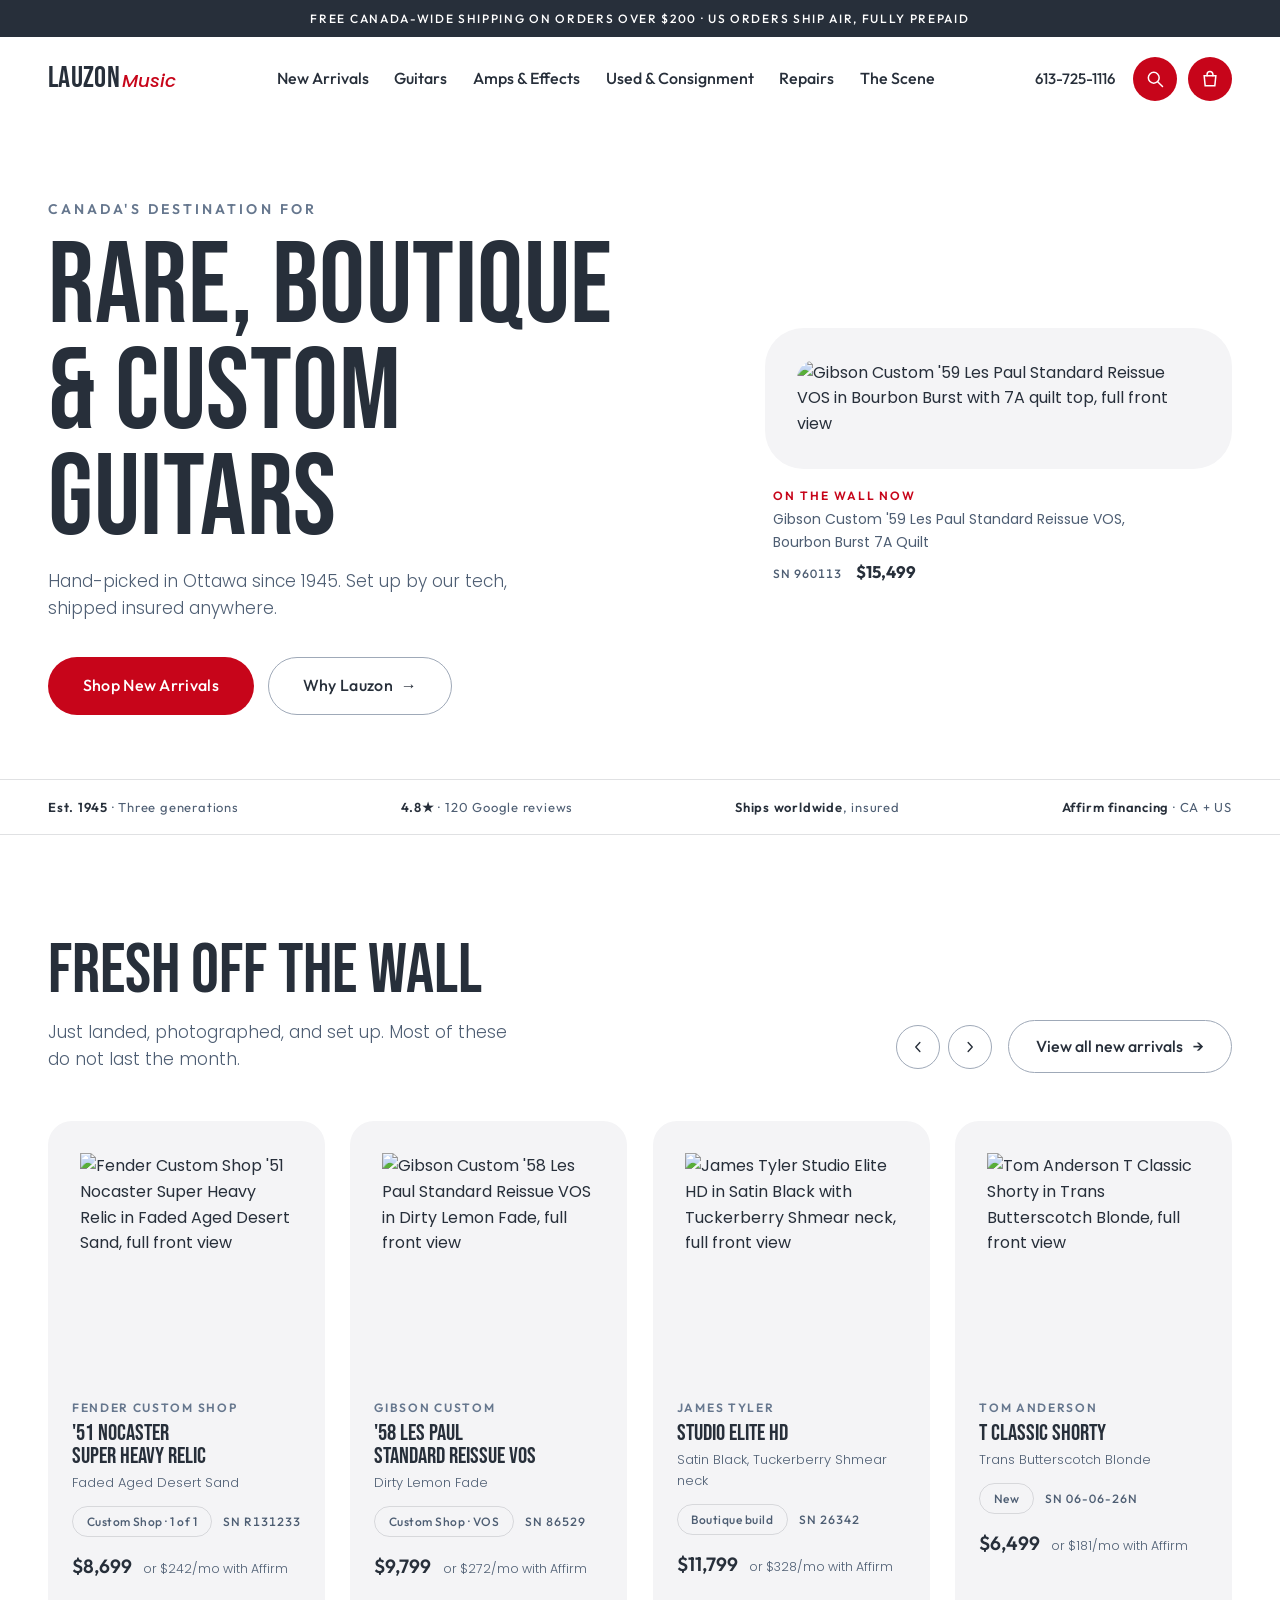
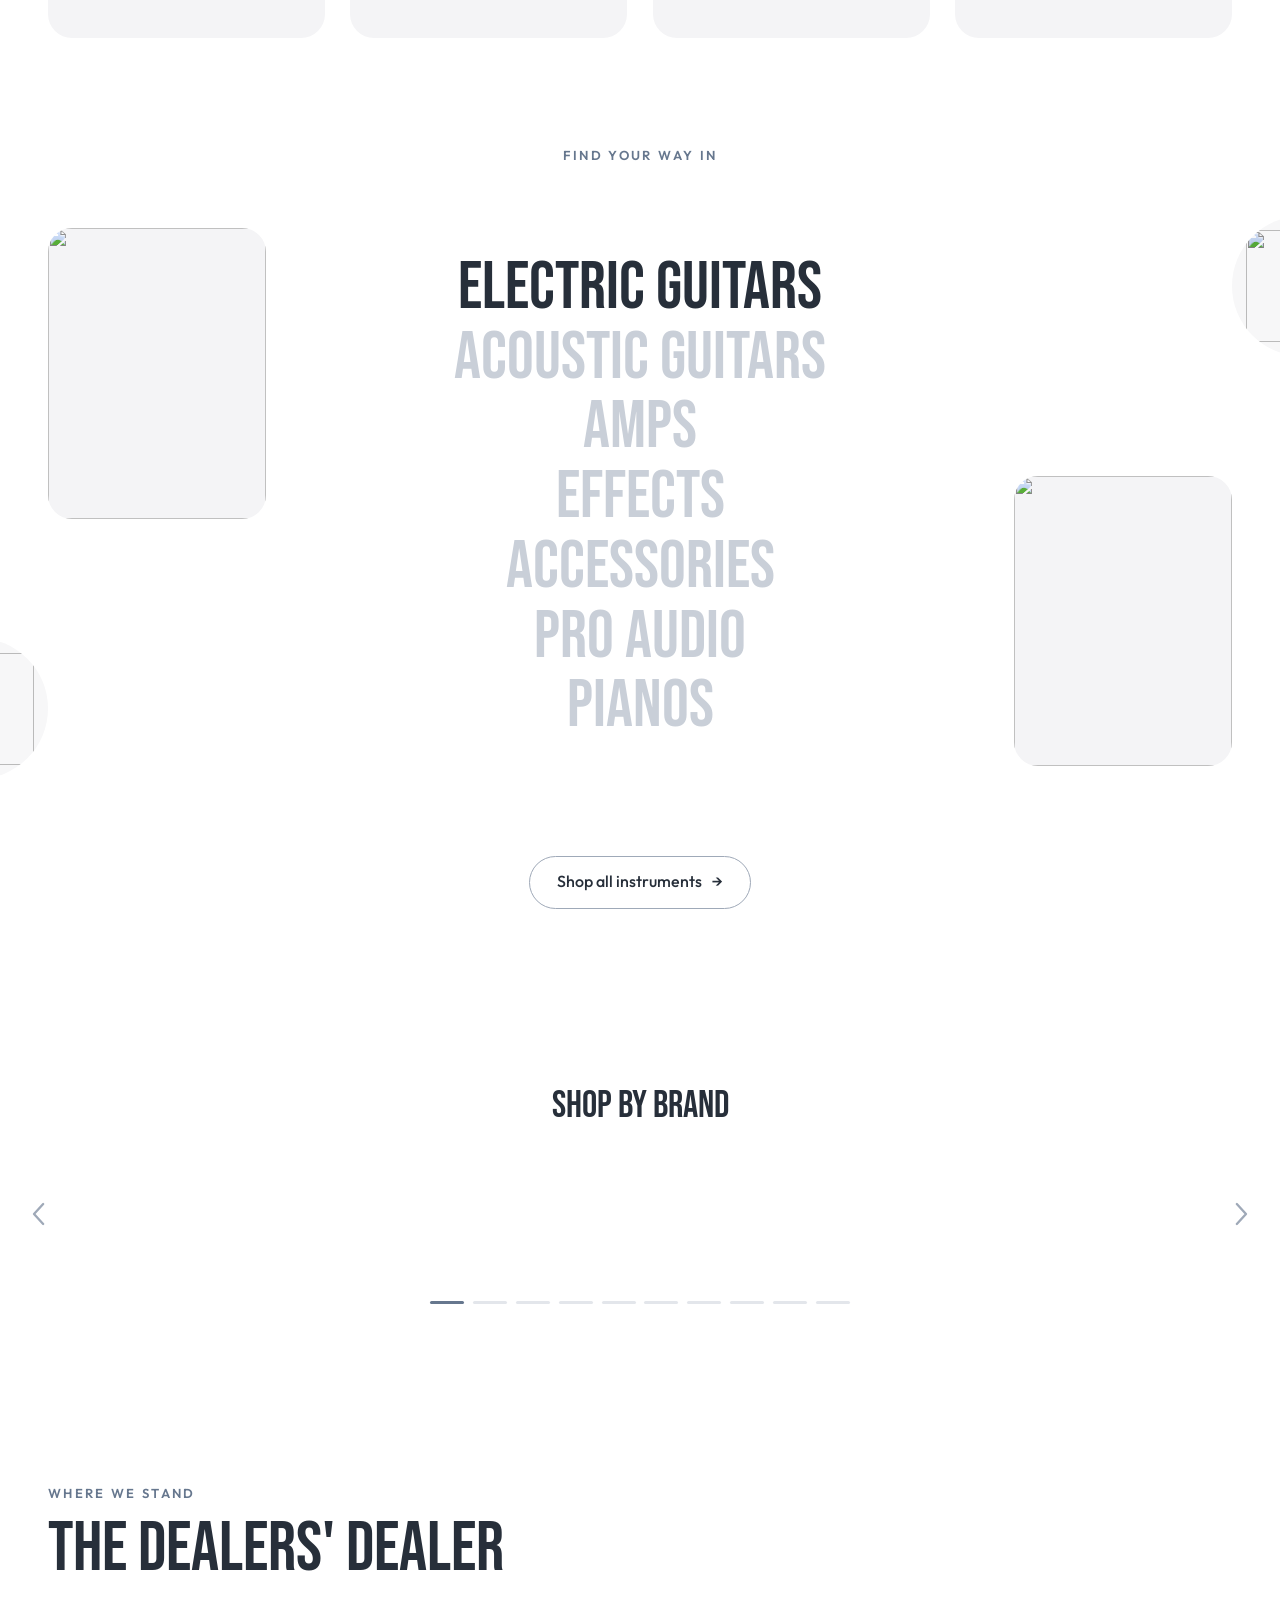
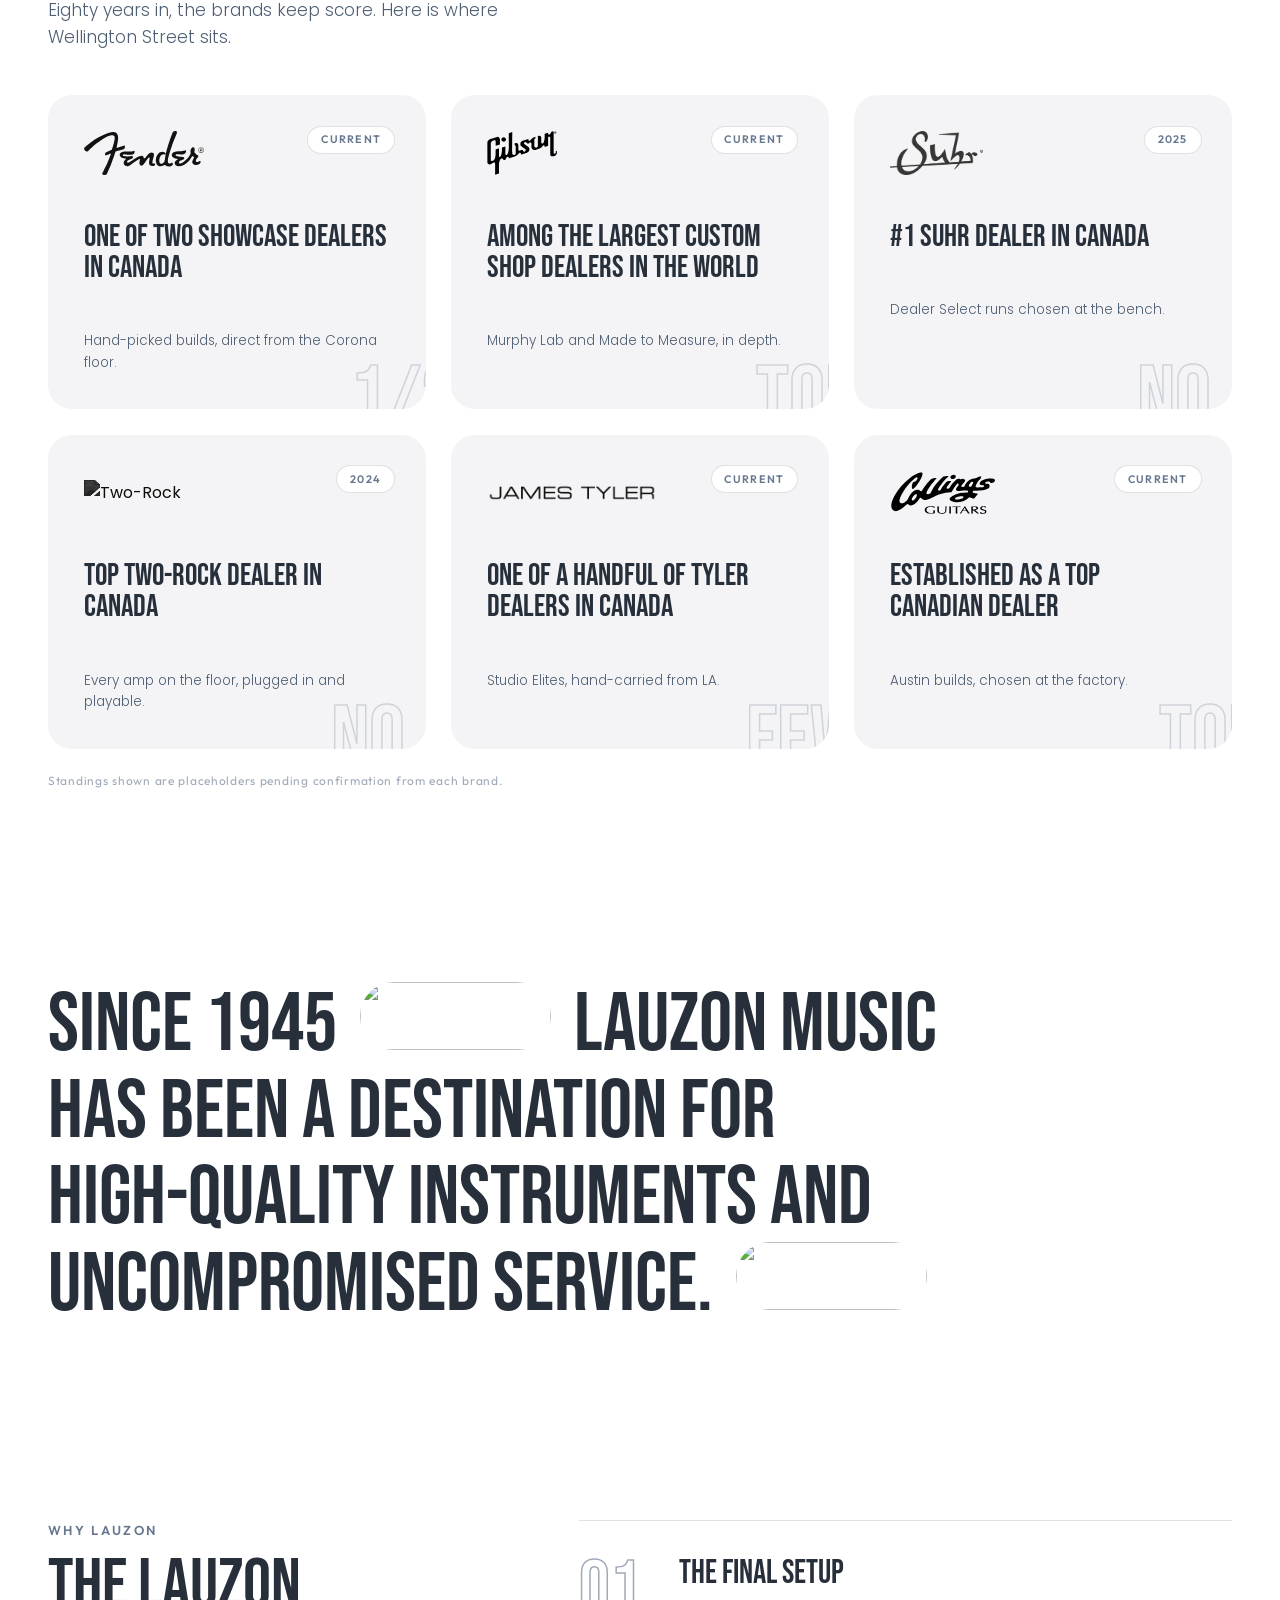
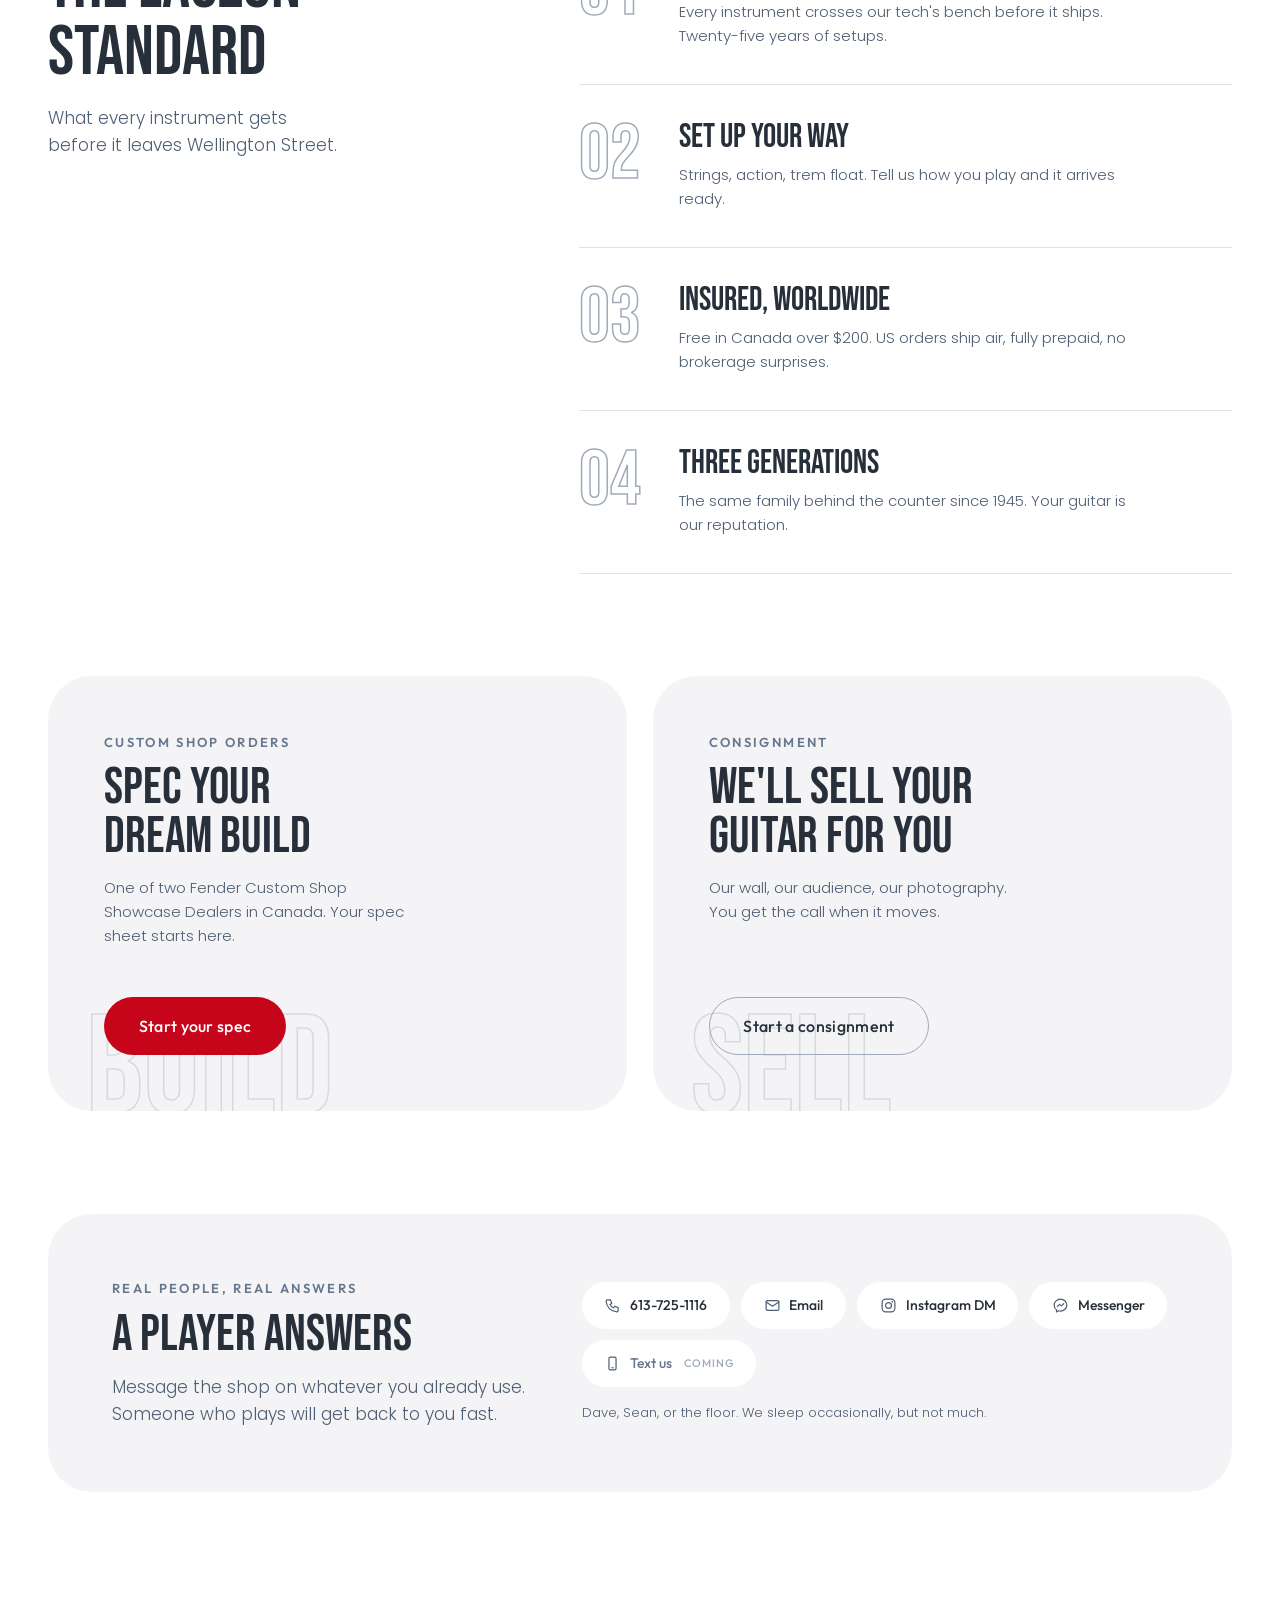
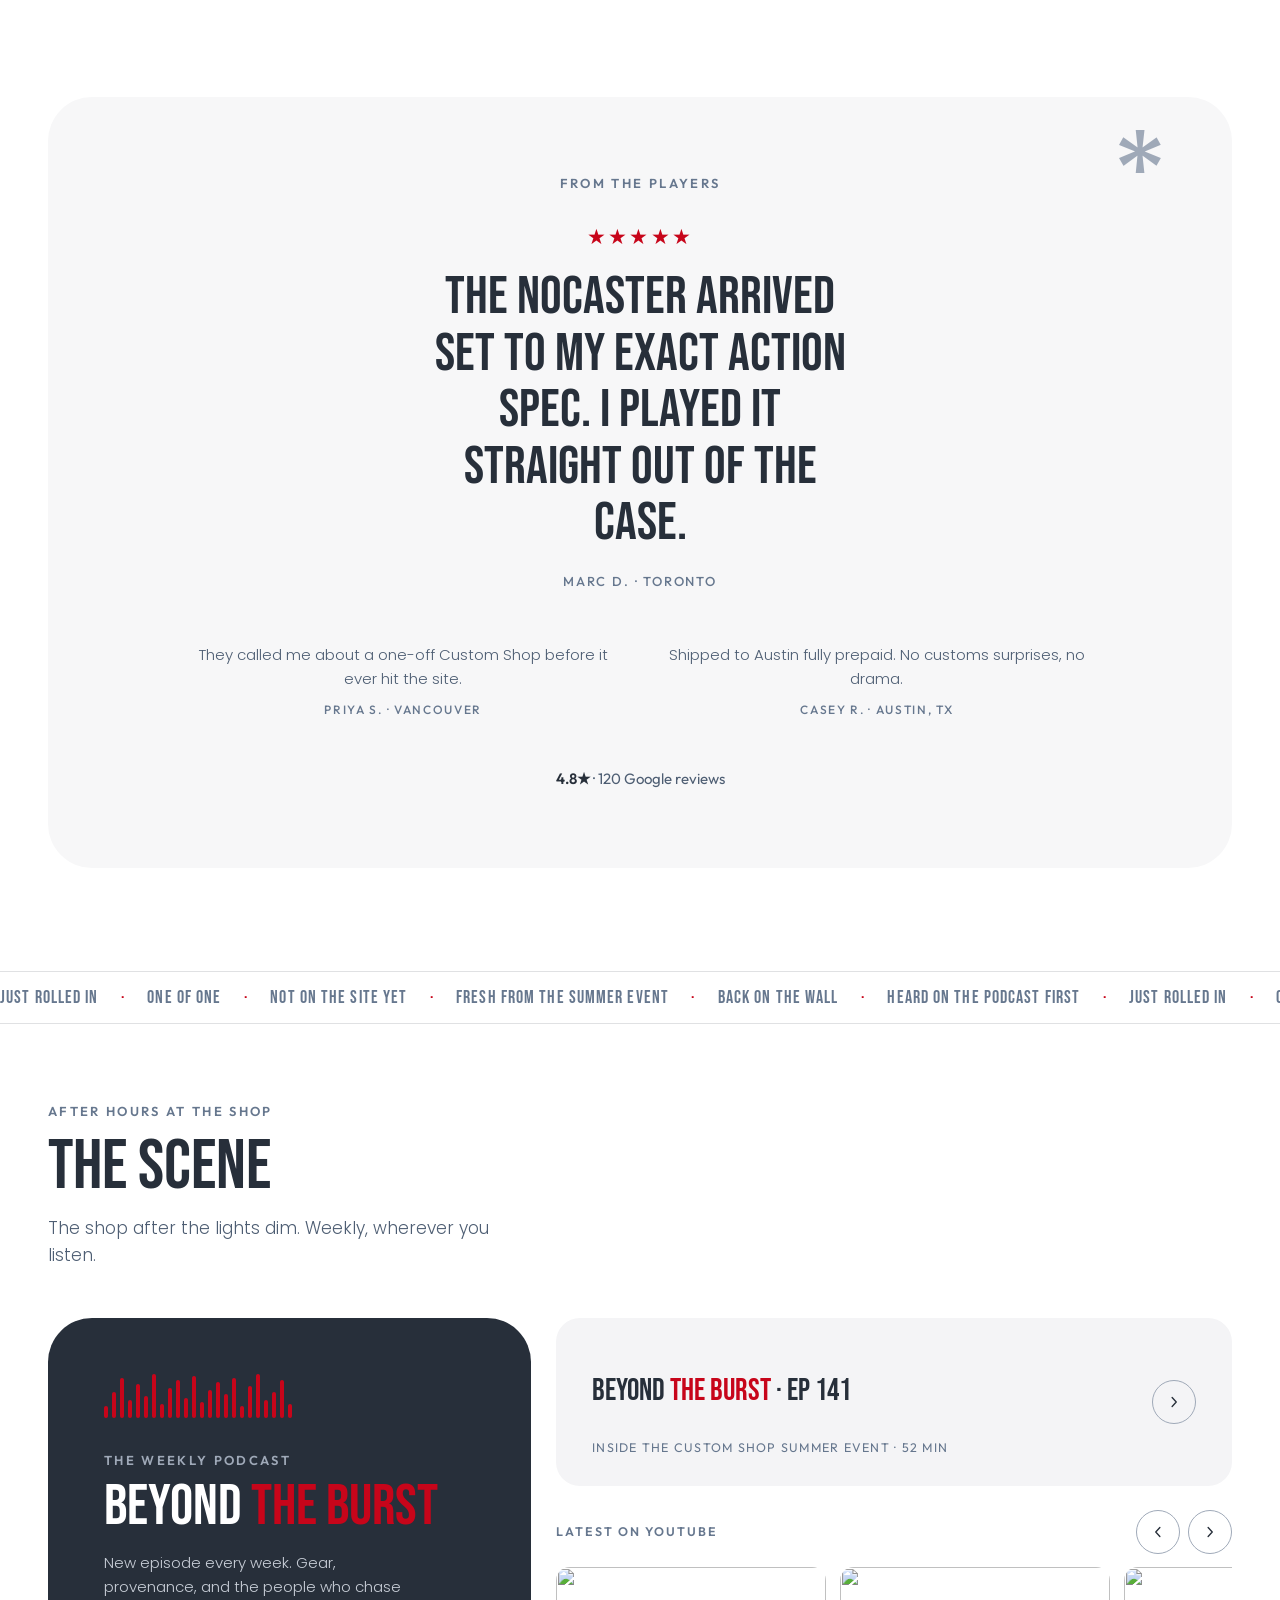
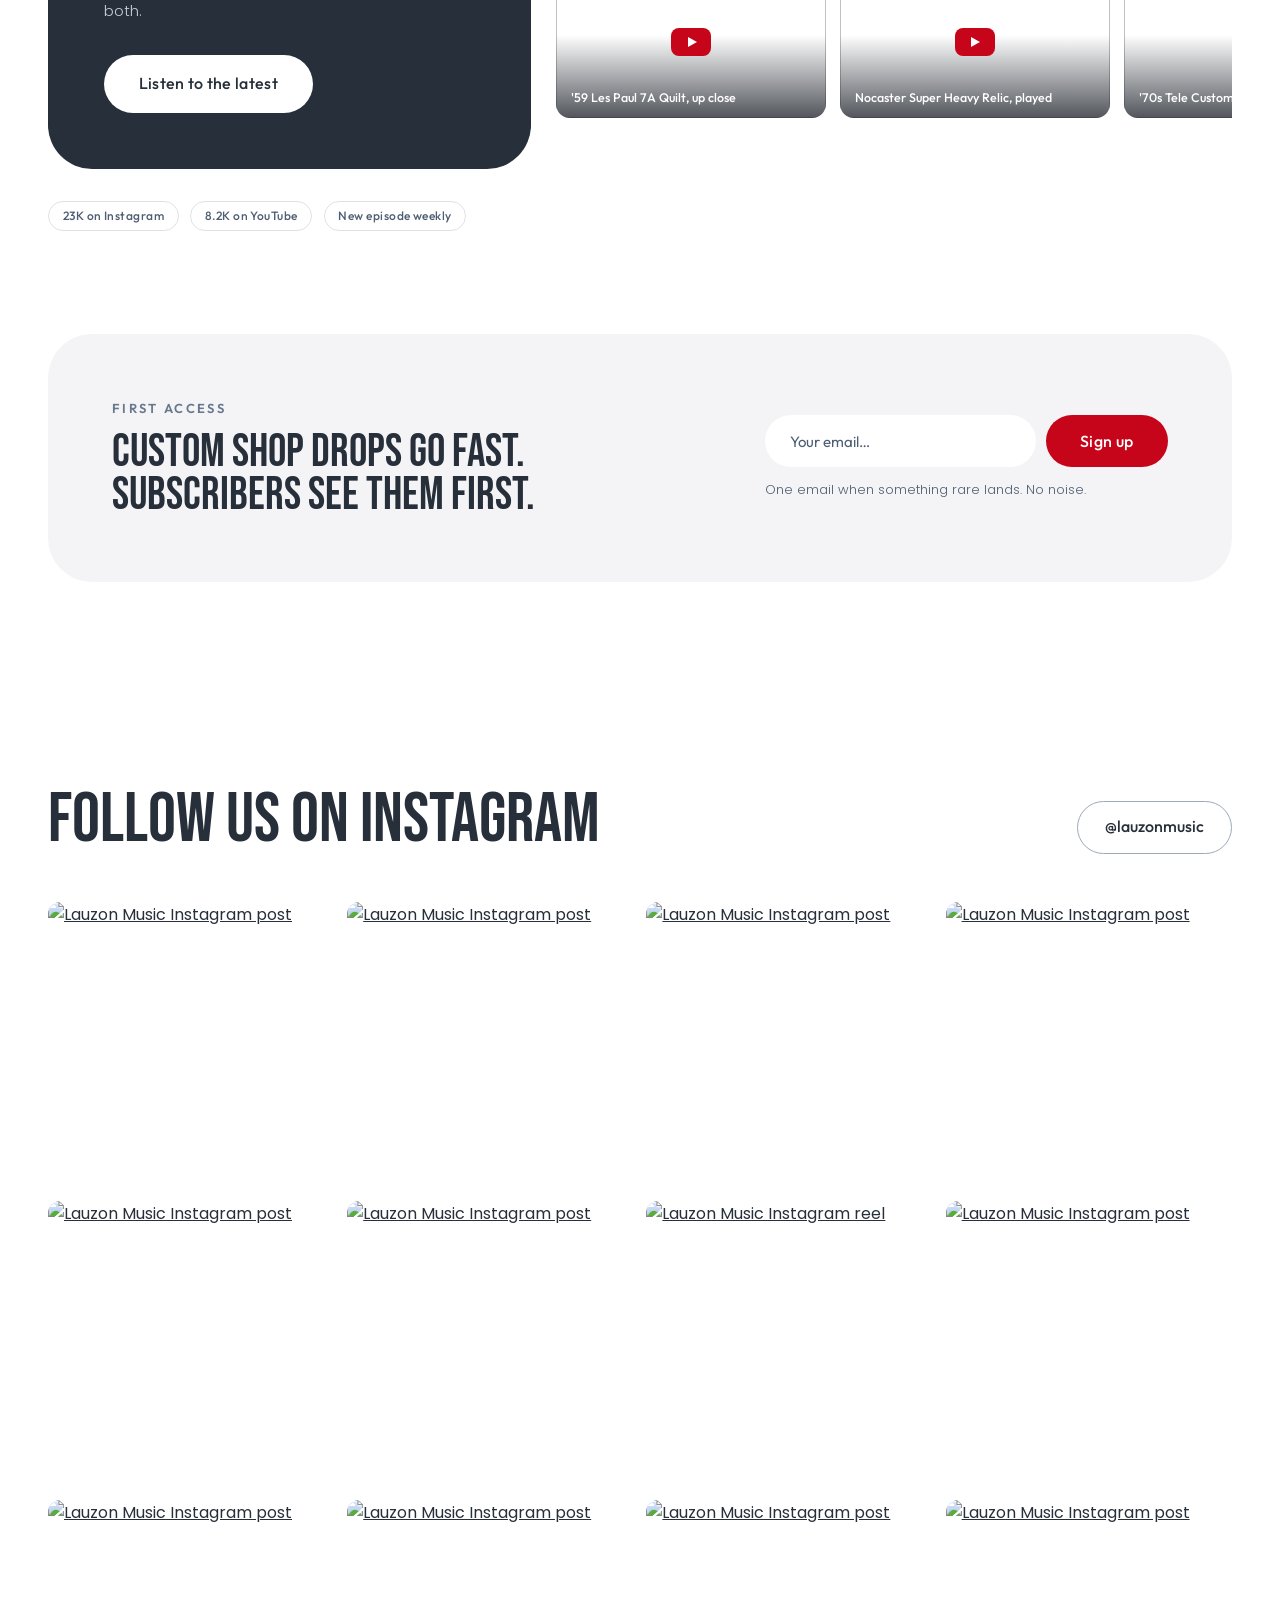
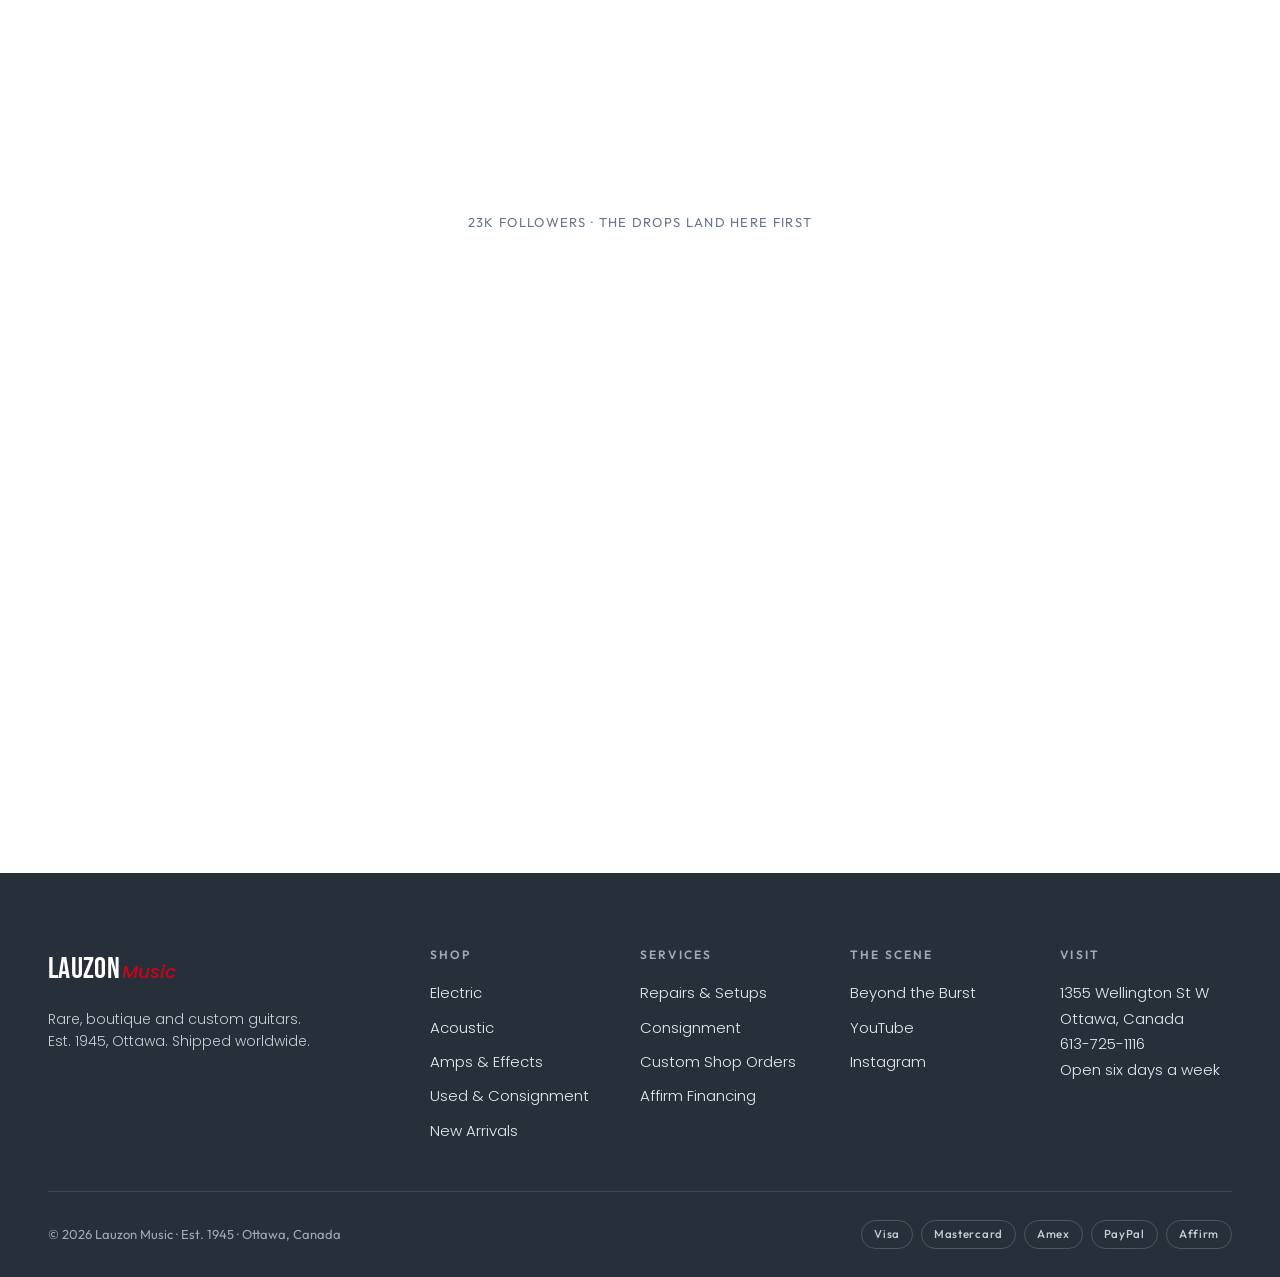
==== commit 252a3220: "House style: pre-review feedback round — auto-fit photo frames, 12-item Fresh rail, brands rail fide" ====
--- a/directions/house-style/index.html
+++ b/directions/house-style/index.html
@@ -82,7 +82,6 @@
     <div class="wrap trustline-inner">
       <span class="trustline-item"><strong>Est. 1945</strong> · Three generations</span>
       <span class="trustline-item"><strong>4.8&#9733;</strong> · 120 Google reviews</span>
-      <span class="trustline-item"><strong>Fender Custom Shop</strong> Showcase Dealer</span>
       <span class="trustline-item"><strong>Ships worldwide</strong>, insured</span>
       <span class="trustline-item"><strong>Affirm financing</strong> · CA + US</span>
     </div>
@@ -96,9 +95,15 @@
           <h2 id="fresh-h">Fresh Off the Wall</h2>
           <p class="ed-note">Just landed, photographed, and set up. Most of these do not last the month.</p>
         </div>
-        <a class="pill-link" href="collection.html">View all new arrivals<span aria-hidden="true">&rarr;</span></a>
-      </div>
-      <div class="grid-products">
+        <div class="sect-head-tools">
+          <div class="rail-arrows">
+            <button class="rail-btn" type="button" data-rail-prev="fresh-rail" aria-label="Previous products"><svg viewBox="0 0 24 24"><path d="M14.5 6 9 12l5.5 6"/></svg></button>
+            <button class="rail-btn" type="button" data-rail-next="fresh-rail" aria-label="Next products"><svg viewBox="0 0 24 24"><path d="M9.5 6 15 12l-5.5 6"/></svg></button>
+          </div>
+          <a class="pill-link" href="collection.html">View all new arrivals<span aria-hidden="true">&rarr;</span></a>
+        </div>
+      </div>
+      <div class="rail" id="fresh-rail" aria-label="New arrivals">
 
         <a class="card" href="product.html" data-reveal>
           <div class="card-lift">
@@ -192,6 +197,96 @@
               <p class="card-finish">2-Colour Sunburst</p>
               <div class="card-meta"><span class="chip">75th Anniversary</span><span class="serial">SN US26059894</span></div>
               <p class="card-price"><strong>$3,950</strong><span class="card-permo">or $110/mo with Affirm</span></p>
+            </div>
+          </div>
+        </a>
+
+        <a class="card" href="product.html" data-reveal>
+          <div class="card-lift">
+            <div class="card-media">
+              <img src="https://lauzonmusic.com/wp-content/uploads/2026/07/FenderAmericanUltraIITelecasterSinisterRed-US26006343_16.jpg" alt="Fender American Ultra II Telecaster in Sinister Red, full front view" loading="lazy">
+            </div>
+            <div class="card-body">
+              <p class="card-brand">Fender</p>
+              <h3 class="card-title">American Ultra II Telecaster</h3>
+              <p class="card-finish">Sinister Red</p>
+              <div class="card-meta"><span class="chip">New</span><span class="serial">SN US26006343</span></div>
+              <p class="card-price"><strong>$3,240</strong><span class="card-permo">or $90/mo with Affirm</span></p>
+            </div>
+          </div>
+        </a>
+
+        <a class="card" href="product.html" data-reveal>
+          <div class="card-lift">
+            <div class="card-media">
+              <img src="https://lauzonmusic.com/wp-content/uploads/2026/07/TomAndersonGuitarworksLilAngelSatinNaturalPurpleBurst_05-24-26P_21.jpg" alt="Tom Anderson Li'l Angel in Satin Natural Purple Burst, full front view" loading="lazy">
+            </div>
+            <div class="card-body">
+              <p class="card-brand">Tom Anderson</p>
+              <h3 class="card-title">Li'l Angel</h3>
+              <p class="card-finish">Satin Natural Purple Burst</p>
+              <div class="card-meta"><span class="chip">New</span><span class="serial">SN 05-24-26P</span></div>
+              <p class="card-price"><strong>$9,799</strong><span class="card-permo">or $272/mo with Affirm</span></p>
+            </div>
+          </div>
+        </a>
+
+        <a class="card" href="product.html" data-reveal>
+          <div class="card-lift">
+            <div class="card-media">
+              <img src="https://lauzonmusic.com/wp-content/uploads/2026/06/FenderCustomShop56EsquireRelicAged55DesertTan-CZ591174_19.jpg" alt="Fender Custom Shop '56 Esquire Relic in Aged '55 Desert Tan, full front view" loading="lazy">
+            </div>
+            <div class="card-body">
+              <p class="card-brand">Fender Custom Shop</p>
+              <h3 class="card-title">'56 Esquire Relic</h3>
+              <p class="card-finish">Aged '55 Desert Tan</p>
+              <div class="card-meta"><span class="chip">Custom Shop · Relic</span><span class="serial">SN CZ591174</span></div>
+              <p class="card-price"><strong>$6,599</strong><span class="card-permo">or $183/mo with Affirm</span></p>
+            </div>
+          </div>
+        </a>
+
+        <a class="card" href="product.html" data-reveal>
+          <div class="card-lift">
+            <div class="card-media">
+              <img src="https://lauzonmusic.com/wp-content/uploads/2026/06/FenderCustomShop70sTeleCustomHeavyRelicAgedVintageWhite_17.jpg" alt="Fender Custom Shop '70s Tele Custom Heavy Relic in Aged Vintage White, full front view" loading="lazy">
+            </div>
+            <div class="card-body">
+              <p class="card-brand">Fender Custom Shop</p>
+              <h3 class="card-title">'70s Tele Custom Heavy Relic</h3>
+              <p class="card-finish">Aged Vintage White</p>
+              <div class="card-meta"><span class="chip">Custom Shop · Relic</span><span class="serial">SN R149206</span></div>
+              <p class="card-price"><strong>$7,499</strong><span class="card-permo">or $208/mo with Affirm</span></p>
+            </div>
+          </div>
+        </a>
+
+        <a class="card" href="product.html" data-reveal>
+          <div class="card-lift">
+            <div class="card-media">
+              <img src="https://lauzonmusic.com/wp-content/uploads/2026/07/PRSCustom24SprayersChoiceEmeraldGreenSparkleBurst-0424123_21.jpg" alt="PRS Custom 24 in Emerald Green Sparkle Burst, full front view" loading="lazy">
+            </div>
+            <div class="card-body">
+              <p class="card-brand">PRS</p>
+              <h3 class="card-title">Custom 24</h3>
+              <p class="card-finish">Emerald Green Sparkle Burst</p>
+              <div class="card-meta"><span class="chip">Sprayer's Choice</span><span class="serial">SN 0424123</span></div>
+              <p class="card-price"><strong>$6,570</strong><span class="card-permo">or $183/mo with Affirm</span></p>
+            </div>
+          </div>
+        </a>
+
+        <a class="card" href="product.html" data-reveal>
+          <div class="card-lift">
+            <div class="card-media">
+              <img src="https://lauzonmusic.com/wp-content/uploads/2026/06/GibsonES335SixtiesCherryUsed-214320330_19.jpg" alt="Gibson ES-335 in Sixties Cherry, full front view" loading="lazy">
+            </div>
+            <div class="card-body">
+              <p class="card-brand">Gibson</p>
+              <h3 class="card-title">ES-335</h3>
+              <p class="card-finish">Sixties Cherry</p>
+              <div class="card-meta"><span class="chip">Used</span><span class="serial">SN 214320330</span></div>
+              <p class="card-price"><strong>$3,899</strong><span class="card-permo">or $108/mo with Affirm</span></p>
             </div>
           </div>
         </a>
@@ -327,38 +422,52 @@
         <h2 id="standings-h">The dealers' dealer</h2>
         <p class="ed-note">Eighty years in, the brands keep score. Here is where Wellington Street sits.</p>
       </div>
-      <ol class="standings-list">
-        <li data-reveal>
-          <span class="standing-brand">Fender Custom Shop</span>
-          <span class="standing-claim"><strong>One of two Showcase Dealers in Canada.</strong> Hand-picked builds, direct from the Corona floor.</span>
+      <!-- SEAN-ASSET: official dealer-program logo lockups per brand (local
+           brand marks used as stand-ins) -->
+      <div class="standings-grid">
+        <div class="standing-card" data-reveal>
+          <span class="standing-laurel" aria-hidden="true">1/2</span>
           <span class="standing-year">Current</span>
-        </li>
-        <li data-reveal>
-          <span class="standing-brand">Gibson Custom</span>
-          <span class="standing-claim"><strong>Among the largest Custom Shop dealers in the world.</strong> Murphy Lab and M2M, in depth.</span>
+          <div class="standing-logo"><img src="../../assets/brands/fender.svg" alt="Fender Custom Shop" loading="lazy"></div>
+          <p class="standing-rank">One of two Showcase Dealers in Canada</p>
+          <p class="standing-sub">Hand-picked builds, direct from the Corona floor.</p>
+        </div>
+        <div class="standing-card" data-reveal>
+          <span class="standing-laurel" aria-hidden="true">Top</span>
           <span class="standing-year">Current</span>
-        </li>
-        <li data-reveal>
-          <span class="standing-brand">Suhr</span>
-          <span class="standing-claim"><strong>#1 Suhr dealer in Canada.</strong> Dealer Select runs chosen at the bench.</span>
+          <div class="standing-logo"><img src="../../assets/brands/gibson.svg" alt="Gibson Custom" loading="lazy"></div>
+          <p class="standing-rank">Among the largest Custom Shop dealers in the world</p>
+          <p class="standing-sub">Murphy Lab and Made to Measure, in depth.</p>
+        </div>
+        <div class="standing-card" data-reveal>
+          <span class="standing-laurel" aria-hidden="true">No.1</span>
           <span class="standing-year">2025</span>
-        </li>
-        <li data-reveal>
-          <span class="standing-brand">Two-Rock</span>
-          <span class="standing-claim"><strong>Top Two-Rock dealer in Canada.</strong> Every amp on the floor, plugged in and playable.</span>
+          <div class="standing-logo"><img src="../../assets/brands/suhr.png" alt="Suhr" loading="lazy"></div>
+          <p class="standing-rank">#1 Suhr dealer in Canada</p>
+          <p class="standing-sub">Dealer Select runs chosen at the bench.</p>
+        </div>
+        <div class="standing-card" data-reveal>
+          <span class="standing-laurel" aria-hidden="true">No.1</span>
           <span class="standing-year">2024</span>
-        </li>
-        <li data-reveal>
-          <span class="standing-brand">James Tyler</span>
-          <span class="standing-claim"><strong>One of a handful of authorized Tyler dealers in Canada.</strong> Studio Elites, hand-carried from LA.</span>
+          <div class="standing-logo"><img src="../../assets/brands/tworock.svg" alt="Two-Rock" loading="lazy"></div>
+          <p class="standing-rank">Top Two-Rock dealer in Canada</p>
+          <p class="standing-sub">Every amp on the floor, plugged in and playable.</p>
+        </div>
+        <div class="standing-card" data-reveal>
+          <span class="standing-laurel" aria-hidden="true">Few</span>
           <span class="standing-year">Current</span>
-        </li>
-        <li data-reveal>
-          <span class="standing-brand">Collings</span>
-          <span class="standing-claim"><strong>Established as a top Canadian dealer.</strong> Austin builds, chosen at the factory.</span>
+          <div class="standing-logo"><img src="../../assets/brands/jamestyler-wordmark.png" alt="James Tyler" loading="lazy"></div>
+          <p class="standing-rank">One of a handful of Tyler dealers in Canada</p>
+          <p class="standing-sub">Studio Elites, hand-carried from LA.</p>
+        </div>
+        <div class="standing-card" data-reveal>
+          <span class="standing-laurel" aria-hidden="true">Top</span>
           <span class="standing-year">Current</span>
-        </li>
-      </ol>
+          <div class="standing-logo"><img src="../../assets/brands/collings.svg" alt="Collings" loading="lazy"></div>
+          <p class="standing-rank">Established as a top Canadian dealer</p>
+          <p class="standing-sub">Austin builds, chosen at the factory.</p>
+        </div>
+      </div>
       <p class="standings-note" data-reveal>Standings shown are placeholders pending confirmation from each brand.</p>
     </div>
   </section>
@@ -415,26 +524,27 @@
     </div>
   </section>
 
-  <!-- ============ CUSTOM SHOP FEATURE (OKA big-type mechanic: display
-       type with product cut-outs floating through the letters) ============ -->
-  <section class="sect sect-tight" id="consign" aria-labelledby="ft-h">
-    <div class="wrap feature-type">
-      <span class="ft-float ft-float--a" aria-hidden="true"><img src="https://lauzonmusic.com/wp-content/uploads/2024/10/NovoSerusJCandyAppleRed-24638_38.jpg" alt="" loading="lazy"></span>
-      <span class="ft-float ft-float--b" aria-hidden="true"><img src="https://lauzonmusic.com/wp-content/uploads/2024/11/gt-1-1.png" alt="" loading="lazy"></span>
-      <span class="ft-float ft-float--c" aria-hidden="true"><img src="https://lauzonmusic.com/wp-content/uploads/2024/03/FenderMstrbltLeviPerry61JbassSHVRLolivedrab-R120022_33.jpg" alt="" loading="lazy"></span>
-      <h2 id="ft-h" data-reveal>Spec your<br><span class="ft-indent">dream build</span></h2>
-      <div class="feature-foot" data-reveal>
-        <p>One of two Fender Custom Shop Showcase Dealers in Canada. Your spec sheet starts here.</p>
-        <a class="btn btn-primary" href="#">Start your spec</a>
-      </div>
-    </div>
-    <div class="wrap" style="margin-top: clamp(2.5rem, 5vw, 4rem);">
-      <div class="consign-band" data-reveal>
-        <div>
-          <h3>We'll sell your guitar for you</h3>
-          <p>Consignment on our wall, our audience, our photography. You get the call when it moves.</p>
-        </div>
-        <a class="btn btn-quiet" href="#">Start a consignment</a>
+  <!-- ============ SELL / BUILD ============ -->
+  <section class="sect sect-tight" id="consign" aria-labelledby="duo-h">
+    <div class="wrap">
+      <h2 id="duo-h" class="sr-only">Custom Shop orders and consignment</h2>
+      <div class="duo2">
+        <div class="duo2-panel" data-reveal>
+          <span class="duo2-ghost" aria-hidden="true">Build</span>
+          <p class="duo2-kicker">Custom Shop Orders</p>
+          <h3 class="duo2-title">Spec your dream build</h3>
+          <p class="duo2-line">One of two Fender Custom Shop Showcase Dealers in Canada. Your spec sheet starts here.</p>
+          <a class="btn btn-primary" href="#">Start your spec</a>
+          <span class="duo2-img" data-float aria-hidden="true"><img src="https://lauzonmusic.com/wp-content/uploads/2024/11/gt-1-1.png" alt="" loading="lazy"></span>
+        </div>
+        <div class="duo2-panel" data-reveal>
+          <span class="duo2-ghost" aria-hidden="true">Sell</span>
+          <p class="duo2-kicker">Consignment</p>
+          <h3 class="duo2-title">We'll sell your guitar for you</h3>
+          <p class="duo2-line">Our wall, our audience, our photography. You get the call when it moves.</p>
+          <a class="btn btn-quiet" href="#">Start a consignment</a>
+          <span class="duo2-img" data-float aria-hidden="true"><img src="https://lauzonmusic.com/wp-content/uploads/2024/10/NovoSerusJCandyAppleRed-24638_38.jpg" alt="" loading="lazy"></span>
+        </div>
       </div>
     </div>
   </section>
@@ -470,6 +580,7 @@
       <div class="players-panel" data-reveal>
         <span class="players-mark" aria-hidden="true">*</span>
         <p class="players-kicker">From the Players</p>
+        <div class="players-stars" aria-label="Rated 4.8 out of 5">&#9733;&#9733;&#9733;&#9733;&#9733;</div>
         <blockquote class="players-quote">
           <p>The Nocaster arrived set to my exact action spec. I played it straight out of the case.</p>
           <footer>Marc D. · Toronto</footer>
@@ -515,38 +626,58 @@
           <p class="podcast-line">New episode every week. Gear, provenance, and the people who chase both.</p>
           <a class="btn btn-light" href="#">Listen to the latest</a>
         </div>
-        <div class="ep-grid">
-          <!-- SEAN-ASSET: real episode thumbnails / After Dark stills to replace these product-image stand-ins -->
-          <a class="ep-tile" href="#" data-reveal>
-            <img src="https://lauzonmusic.com/wp-content/uploads/2023/07/FenderCustomShop51NocasterSuperHeavyRelicFadedAgedDesertSand-R131233_3.jpg" alt="" loading="lazy">
-            <div class="ep-tint" aria-hidden="true"></div>
-            <div class="ep-body">
-              <p class="ep-num">EP 141 · 52 min</p>
-              <p class="ep-title">Inside the Custom Shop Summer Event</p>
-            </div>
+        <div class="scene-right">
+          <a class="pod-tile" href="#" data-reveal>
+            <div>
+              <p class="pod-tile-title">Beyond <em>the Burst</em> &middot; EP 141</p>
+              <p class="pod-tile-sub">Inside the Custom Shop Summer Event &middot; 52 min</p>
+            </div>
+            <span class="rail-btn" aria-hidden="true"><svg viewBox="0 0 24 24"><path d="M9.5 6 15 12l-5.5 6"/></svg></span>
           </a>
-          <a class="ep-tile" href="#" data-reveal>
-            <img src="https://lauzonmusic.com/wp-content/uploads/2026/06/Gibson59LesPaulStandardRIVOSBourbonBurst7AQuilt-960113_5.jpg" alt="" loading="lazy">
-            <div class="ep-tint" aria-hidden="true"></div>
-            <div class="ep-body">
-              <p class="ep-num">EP 140 · 44 min</p>
-              <p class="ep-title">What makes a 7A quilt top</p>
-            </div>
-          </a>
-          <a class="ep-tile" href="#" data-reveal>
-            <img src="https://lauzonmusic.com/wp-content/uploads/2026/06/FenderCustomShop70sTeleCustomHeavyRelicAgedVintageWhite_17.jpg" alt="" loading="lazy">
-            <div class="ep-tint" aria-hidden="true"></div>
-            <div class="ep-body">
-              <p class="ep-num">EP 139 · 47 min</p>
-              <p class="ep-title">Relic jobs, from Closet Classic to Super Heavy</p>
-            </div>
-          </a>
-          <div class="scene-stats" data-reveal>
-            <span class="chip">23K on Instagram</span>
-            <span class="chip">8.2K on YouTube</span>
-            <span class="chip">New episode weekly</span>
-          </div>
-        </div>
+          <div class="yt-rail-wrap" data-reveal>
+            <div class="yt-head">
+              <p>Latest on YouTube</p>
+              <div class="rail-arrows">
+                <button class="rail-btn" type="button" data-rail-prev="yt-rail" aria-label="Previous videos"><svg viewBox="0 0 24 24"><path d="M14.5 6 9 12l5.5 6"/></svg></button>
+                <button class="rail-btn" type="button" data-rail-next="yt-rail" aria-label="Next videos"><svg viewBox="0 0 24 24"><path d="M9.5 6 15 12l-5.5 6"/></svg></button>
+              </div>
+            </div>
+            <!-- SEAN-ASSET / BUILD NOTE: real YouTube feed (channel RSS or app embed)
+                 at theme build; product-shot stand-ins with invented titles below -->
+            <div class="yt-rail" id="yt-rail" aria-label="Latest YouTube videos">
+              <a class="yt-tile" href="https://www.youtube.com/@lauzonmusic" rel="noopener">
+                <img src="https://lauzonmusic.com/wp-content/uploads/2026/06/Gibson59LesPaulStandardRIVOSBourbonBurst7AQuilt-960113_5.jpg" alt="" loading="lazy">
+                <span class="yt-tint" aria-hidden="true"></span><span class="yt-play" aria-hidden="true"></span>
+                <p class="yt-title">'59 Les Paul 7A Quilt, up close</p>
+              </a>
+              <a class="yt-tile" href="https://www.youtube.com/@lauzonmusic" rel="noopener">
+                <img src="https://lauzonmusic.com/wp-content/uploads/2023/07/FenderCustomShop51NocasterSuperHeavyRelicFadedAgedDesertSand-R131233_3.jpg" alt="" loading="lazy">
+                <span class="yt-tint" aria-hidden="true"></span><span class="yt-play" aria-hidden="true"></span>
+                <p class="yt-title">Nocaster Super Heavy Relic, played</p>
+              </a>
+              <a class="yt-tile" href="https://www.youtube.com/@lauzonmusic" rel="noopener">
+                <img src="https://lauzonmusic.com/wp-content/uploads/2026/06/FenderCustomShop70sTeleCustomHeavyRelicAgedVintageWhite_17.jpg" alt="" loading="lazy">
+                <span class="yt-tint" aria-hidden="true"></span><span class="yt-play" aria-hidden="true"></span>
+                <p class="yt-title">'70s Tele Custom, bench walkthrough</p>
+              </a>
+              <a class="yt-tile" href="https://www.youtube.com/@lauzonmusic" rel="noopener">
+                <img src="https://lauzonmusic.com/wp-content/uploads/2025/12/CastedosaConchersStandardAgedRedSparkle-550_2.jpg" alt="" loading="lazy">
+                <span class="yt-tint" aria-hidden="true"></span><span class="yt-play" aria-hidden="true"></span>
+                <p class="yt-title">Castedosa No. 550 demo</p>
+              </a>
+              <a class="yt-tile" href="https://www.youtube.com/@lauzonmusic" rel="noopener">
+                <img src="https://lauzonmusic.com/wp-content/uploads/2026/07/JamesTylerStudioEliteHDTuckerberry_2.jpg" alt="" loading="lazy">
+                <span class="yt-tint" aria-hidden="true"></span><span class="yt-play" aria-hidden="true"></span>
+                <p class="yt-title">James Tyler Studio Elite HD, first look</p>
+              </a>
+            </div>
+          </div>
+        </div>
+      </div>
+      <div class="scene-stats" data-reveal>
+        <span class="chip">23K on Instagram</span>
+        <span class="chip">8.2K on YouTube</span>
+        <span class="chip">New episode weekly</span>
       </div>
     </div>
   </section>
--- a/directions/house-style/styles.css
+++ b/directions/house-style/styles.css
@@ -248,12 +248,11 @@
 .hero-media {
   background: var(--panel);
   border-radius: clamp(1.5rem, 3vw, 2.5rem);
-  aspect-ratio: 4 / 5;
-  display: grid; place-items: center;
   overflow: hidden;
   padding: clamp(1rem, 2.5vw, 2rem);
 }
-.hero-media img { width: 100%; height: 100%; object-fit: contain; }
+/* The frame hugs whatever photo it holds: height follows the image */
+.hero-media img { width: 100%; height: auto; border-radius: calc(clamp(1.5rem, 3vw, 2.5rem) - clamp(0.6rem, 1.5vw, 1.2rem)); }
 
 .hero-caption {
   display: flex; flex-direction: column; gap: 0.2rem;
@@ -371,6 +370,34 @@
   color: var(--ink); text-transform: uppercase; text-align: center;
 }
 
+/* ---------- Product rail (Fresh Off the Wall carousel) ---------- */
+
+.rail-wrap { position: relative; }
+.rail {
+  display: grid; grid-auto-flow: column;
+  grid-auto-columns: calc((100% - 3 * clamp(1rem, 2vw, 1.75rem)) / 4);
+  gap: clamp(1rem, 2vw, 1.75rem);
+  overflow-x: auto; scroll-snap-type: x mandatory;
+  scrollbar-width: none; -ms-overflow-style: none;
+  padding-bottom: 0.25rem;
+}
+.rail::-webkit-scrollbar { display: none; }
+.rail > * { scroll-snap-align: start; }
+.rail .card-title { font-size: 1.45rem; }
+
+.rail-arrows { display: flex; gap: 0.5rem; }
+.rail-btn {
+  width: 44px; height: 44px; border-radius: 50%; cursor: pointer;
+  background: transparent; border: 1.5px solid var(--mist); color: var(--ink);
+  display: grid; place-items: center;
+  transition: border-color 0.2s var(--ease-out), background-color 0.2s var(--ease-out), color 0.2s var(--ease-out);
+}
+.rail-btn:hover { border-color: var(--ink); }
+.rail-btn:disabled { opacity: 0.35; cursor: default; }
+.rail-btn:disabled:hover { border-color: var(--mist); }
+.rail-btn svg { width: 18px; height: 18px; fill: none; stroke: currentColor; stroke-width: 1.8; stroke-linecap: round; stroke-linejoin: round; }
+.sect-head-tools { display: flex; align-items: center; gap: 1rem; }
+
 /* ---------- Category highlights (OKA-style tabber): Find Your Way In ---------- */
 
 .cathi { position: relative; }
@@ -423,26 +450,38 @@
 /* ---------- Dealer standings ---------- */
 
 .standings-head { max-width: 60ch; }
-.standings-list { list-style: none; margin: clamp(1.75rem, 3.5vw, 2.75rem) 0 0; padding: 0; }
-.standings-list li {
-  display: grid; grid-template-columns: 5fr 6fr auto;
-  gap: clamp(1rem, 3vw, 2.5rem); align-items: baseline;
-  padding-block: clamp(1.1rem, 2.2vw, 1.6rem);
-  border-top: 1px solid var(--line);
-}
-.standings-list li:last-child { border-bottom: 1px solid var(--line); }
-.standing-brand {
+.standings-grid {
+  display: grid; grid-template-columns: repeat(3, 1fr);
+  gap: clamp(1rem, 2vw, 1.75rem);
+  margin-top: clamp(1.75rem, 3.5vw, 2.75rem);
+}
+.standing-card {
+  position: relative;
+  background: var(--panel);
+  border-radius: var(--r-card);
+  padding: clamp(1.5rem, 3vw, 2.25rem);
+  display: flex; flex-direction: column; align-items: flex-start; gap: 1rem;
+  overflow: hidden;
+}
+.standing-logo { height: 44px; display: flex; align-items: center; }
+.standing-logo img { max-height: 100%; width: auto; max-width: 170px; object-fit: contain; filter: grayscale(1) brightness(0.25); }
+.standing-rank {
   font-family: var(--font-display); font-weight: 400;
-  font-size: clamp(1.7rem, 3vw, 2.6rem); line-height: 1; text-transform: uppercase;
+  font-size: clamp(1.6rem, 2.4vw, 2.1rem); line-height: 1; text-transform: uppercase;
   color: var(--ink);
 }
-.standing-claim { font-size: 0.9375rem; font-weight: 300; color: var(--slate-strong); max-width: 52ch; }
-.standing-claim strong { font-weight: 500; color: var(--ink); }
+.standing-sub { margin: 0; font-size: 0.8425rem; font-weight: 300; color: var(--slate-strong); }
 .standing-year {
-  font-family: var(--font-ui); font-size: 0.72rem; font-weight: 600;
+  position: absolute; top: clamp(1.25rem, 2.5vw, 1.9rem); right: clamp(1.25rem, 2.5vw, 1.9rem);
+  font-family: var(--font-ui); font-size: 0.68rem; font-weight: 600;
   letter-spacing: 0.12em; text-transform: uppercase; color: var(--slate);
   border: 1px solid var(--line); border-radius: var(--r-pill);
-  padding: 0.3rem 0.85rem; white-space: nowrap;
+  padding: 0.28rem 0.8rem; background: var(--white);
+}
+.standing-laurel {
+  position: absolute; right: -0.35em; bottom: -0.42em; pointer-events: none;
+  font-family: var(--font-display); font-size: clamp(4.5rem, 7vw, 6.5rem); line-height: 1;
+  color: transparent; -webkit-text-stroke: 1.5px rgba(159, 169, 184, 0.45);
 }
 .standings-note {
   margin: 1.4rem 0 0;
@@ -475,38 +514,40 @@
 .chan--soon i { font-style: normal; font-size: 0.68rem; letter-spacing: 0.08em; text-transform: uppercase; color: var(--mist); margin-left: 0.2rem; }
 .avail-note { margin: 1rem 0 0; font-size: 0.8125rem; font-weight: 300; color: var(--slate-strong); }
 
-/* ---------- Feature type block (OKA "Outdoor Entertaining" mechanic) ---------- */
-
-.feature-type { position: relative; padding-block: clamp(3rem, 6vw, 5rem); overflow: hidden; }
-.feature-type h2 {
-  position: relative; z-index: 1;
-  font-size: clamp(3.6rem, 10vw, 9rem); line-height: 0.92;
-  max-width: 8em;
-}
-.feature-type h2 .ft-indent { display: inline-block; padding-left: clamp(2rem, 14vw, 14rem); }
-.ft-float { position: absolute; display: grid; place-items: center; pointer-events: none; }
-.ft-float img { width: 100%; height: auto; object-fit: contain; mix-blend-mode: multiply; }
-.ft-float--a { top: 4%; right: 6%; width: clamp(130px, 16vw, 260px); z-index: 0; }
-.ft-float--b { top: 30%; left: clamp(0.5rem, 4vw, 4rem); width: clamp(120px, 14vw, 230px); z-index: 2; }
-.ft-float--c { bottom: 0; right: clamp(2rem, 18vw, 18rem); width: clamp(110px, 12vw, 200px); z-index: 2; }
-.feature-foot {
-  position: relative; z-index: 3;
-  display: flex; flex-wrap: wrap; align-items: center; justify-content: space-between;
-  gap: 1.25rem; margin-top: clamp(2rem, 4vw, 3.5rem);
-}
-.feature-foot p { margin: 0; font-size: 0.9375rem; font-weight: 300; color: var(--slate-strong); max-width: 44ch; }
-
-.consign-band {
-  display: flex; flex-wrap: wrap; align-items: center; justify-content: space-between;
-  gap: 1.25rem;
-  border-block: 1px solid var(--line);
-  padding-block: clamp(1.5rem, 3vw, 2.25rem);
-}
-.consign-band h3 {
+/* ---------- Sell / Build combined block ---------- */
+
+.duo2 { display: grid; grid-template-columns: 1fr 1fr; gap: clamp(1rem, 2vw, 1.75rem); }
+.duo2-panel {
+  position: relative; overflow: hidden;
+  background: var(--panel);
+  border-radius: var(--r-panel);
+  padding: clamp(2.25rem, 4.5vw, 3.5rem);
+  min-height: clamp(360px, 34vw, 480px);
+  display: flex; flex-direction: column; align-items: flex-start;
+}
+.duo2-kicker {
+  margin: 0 0 0.7rem;
+  font-family: var(--font-ui); font-size: 0.8125rem; font-weight: 600;
+  letter-spacing: 0.18em; text-transform: uppercase; color: var(--slate);
+}
+.duo2-title {
   font-family: var(--font-display); font-weight: 400;
-  font-size: clamp(1.9rem, 3vw, 2.6rem); line-height: 1; text-transform: uppercase;
-}
-.consign-band p { margin: 0.35rem 0 0; font-size: 0.9375rem; font-weight: 300; color: var(--slate-strong); }
+  font-size: clamp(2.4rem, 4vw, 3.6rem); line-height: 0.95; text-transform: uppercase;
+  max-width: 7em;
+}
+.duo2-line { margin: 0.9rem 0 1.6rem; font-size: 0.9375rem; font-weight: 300; color: var(--slate-strong); max-width: 34ch; }
+.duo2-panel .btn { position: relative; z-index: 2; margin-top: auto; }
+.duo2-img {
+  position: absolute; right: clamp(-1.5rem, -1vw, -0.5rem); bottom: -6%;
+  width: clamp(150px, 16vw, 250px); z-index: 1; pointer-events: none;
+}
+.duo2-img img { width: 100%; height: auto; mix-blend-mode: multiply; }
+.duo2-ghost {
+  position: absolute; left: clamp(1.5rem, 3vw, 2.5rem); bottom: -0.22em; pointer-events: none;
+  font-family: var(--font-display); font-size: clamp(6rem, 11vw, 9.5rem); line-height: 1;
+  text-transform: uppercase;
+  color: transparent; -webkit-text-stroke: 1.5px rgba(159, 169, 184, 0.35);
+}
 
 /* ---------- Brands rail ---------- */
 
@@ -515,16 +556,26 @@
   margin-bottom: clamp(2rem, 4vw, 3.25rem); text-align: center;
   font-size: clamp(2rem, 3vw, 2.75rem);
 }
-.brands-rail { overflow: hidden; padding-inline: clamp(2rem, 5vw, 4rem); }
-.brands-track { display: flex; align-items: center; gap: clamp(4rem, 9vw, 8rem); width: max-content; }
-.brand-logo { display: grid; place-items: center; min-width: 120px; }
-.brand-logo img { height: clamp(44px, 4.5vw, 64px); width: auto; filter: grayscale(1); opacity: 0.55; }
+.brands-rail {
+  overflow-x: auto; scroll-snap-type: x mandatory;
+  scrollbar-width: none; -ms-overflow-style: none;
+  padding-inline: clamp(2.5rem, 6vw, 5rem);
+}
+.brands-rail::-webkit-scrollbar { display: none; }
+.brands-track { display: flex; align-items: center; width: max-content; }
+.brand-logo {
+  display: grid; place-items: center; scroll-snap-align: start;
+  width: clamp(180px, 22vw, 300px); flex: none;
+}
+.brand-logo img { height: clamp(56px, 6vw, 84px); width: auto; max-width: 82%; object-fit: contain; filter: grayscale(1) brightness(0.35); opacity: 0.85; }
 
 .brands-arrow {
   position: absolute; top: 55%; transform: translateY(-50%); z-index: 2;
   width: 40px; height: 40px; border: 0; background: transparent; cursor: default;
   color: var(--mist); padding: 0;
 }
+.brands-arrow { cursor: pointer; }
+.brands-arrow:hover { color: var(--ink); }
 .brands-arrow svg { width: 100%; height: 100%; fill: none; stroke: currentColor; stroke-width: 1.4; stroke-linecap: round; stroke-linejoin: round; }
 .brands-arrow--prev { left: clamp(0.25rem, 1.5vw, 1.5rem); }
 .brands-arrow--next { right: clamp(0.25rem, 1.5vw, 1.5rem); }
@@ -601,6 +652,11 @@
   color: var(--mist); pointer-events: none;
 }
 
+.players-stars {
+  display: inline-flex; gap: 0.25rem; margin-bottom: 1rem;
+  color: var(--red); font-size: 1.3rem; letter-spacing: 0.1em;
+}
+
 .players-kicker {
   margin: 0 0 1.6rem;
   font-family: var(--font-ui); font-size: 0.8125rem; font-weight: 600;
@@ -659,6 +715,39 @@
   display: grid; grid-template-columns: 5fr 7fr;
   gap: clamp(1rem, 2vw, 1.75rem); align-items: stretch;
 }
+.scene-right { display: flex; flex-direction: column; gap: clamp(1rem, 2vw, 1.5rem); min-width: 0; }
+.pod-tile {
+  display: flex; align-items: center; justify-content: space-between; gap: 1.25rem;
+  background: var(--panel);
+  border-radius: var(--r-card);
+  padding: clamp(1.25rem, 2.5vw, 1.75rem) clamp(1.5rem, 3vw, 2.25rem);
+  text-decoration: none; color: inherit;
+}
+.pod-tile-title { font-family: var(--font-display); font-size: clamp(1.6rem, 2.4vw, 2.1rem); line-height: 1; text-transform: uppercase; }
+.pod-tile-title em { font-style: normal; color: var(--red); }
+.pod-tile-sub { margin: 0.3rem 0 0; font-family: var(--font-ui); font-size: 0.78rem; letter-spacing: 0.1em; text-transform: uppercase; color: var(--slate); }
+.yt-rail-wrap { position: relative; }
+.yt-head { display: flex; align-items: center; justify-content: space-between; margin-bottom: 0.8rem; }
+.yt-head p { margin: 0; font-family: var(--font-ui); font-size: 0.78rem; font-weight: 600; letter-spacing: 0.16em; text-transform: uppercase; color: var(--slate); }
+.yt-rail {
+  display: grid; grid-auto-flow: column;
+  grid-auto-columns: calc((100% - 2 * 0.9rem) / 2.4);
+  gap: 0.9rem;
+  overflow-x: auto; scroll-snap-type: x mandatory;
+  scrollbar-width: none; -ms-overflow-style: none;
+}
+.yt-rail::-webkit-scrollbar { display: none; }
+.yt-tile { position: relative; scroll-snap-align: start; border-radius: 14px; overflow: hidden; aspect-ratio: 16 / 9; display: block; }
+.yt-tile img { width: 100%; height: 100%; object-fit: cover; }
+.yt-tile .yt-tint { position: absolute; inset: 0; background: linear-gradient(to top, rgba(23,28,36,0.75), rgba(23,28,36,0) 55%); }
+.yt-play {
+  position: absolute; top: 50%; left: 50%; transform: translate(-50%, -50%);
+  width: 40px; height: 28px; border-radius: 8px; background: var(--red);
+  display: grid; place-items: center;
+}
+.yt-play::after { content: ''; margin-left: 2px; border-style: solid; border-width: 5px 0 5px 9px; border-color: transparent transparent transparent var(--white); }
+.yt-title { position: absolute; inset-inline: 0.9rem; bottom: 0.7rem; margin: 0; font-family: var(--font-ui); font-size: 0.78rem; font-weight: 500; color: var(--white); line-height: 1.35; }
+.scene-stats { display: flex; flex-wrap: wrap; gap: 0.7rem; align-items: center; margin-top: clamp(1.25rem, 2.5vw, 2rem); }
 
 .podcast-panel {
   background: var(--ink); color: var(--white);
@@ -668,7 +757,7 @@
 }
 
 .podcast-wave { display: flex; align-items: flex-end; gap: 4px; height: 44px; margin-bottom: 2rem; }
-.podcast-wave span { width: 4px; border-radius: 2px; background: rgba(255, 255, 255, 0.35); }
+.podcast-wave span { width: 4px; border-radius: 2px; background: var(--red); transform-origin: bottom; }
 
 .podcast-kicker {
   margin: 0 0 0.6rem;
@@ -685,38 +774,6 @@
 .podcast-line { margin: 1rem 0 2rem; font-size: 0.9375rem; font-weight: 300; color: #C7CDD6; max-width: 34ch; }
 
 .podcast-panel .btn { margin-top: auto; }
-
-.ep-grid {
-  display: grid; grid-template-columns: 1fr 1fr;
-  grid-template-rows: 1fr 1fr auto;
-  gap: clamp(1rem, 2vw, 1.75rem);
-}
-
-.ep-tile {
-  position: relative; overflow: hidden;
-  border-radius: var(--r-card);
-  text-decoration: none; color: var(--white);
-  min-height: 220px;
-}
-.ep-tile:first-child { grid-row: span 2; min-height: 0; }
-.ep-tile img { position: absolute; inset: 0; width: 100%; height: 100%; object-fit: cover; }
-.ep-tint {
-  position: absolute; inset: 0;
-  background: linear-gradient(to top, rgba(23, 28, 36, 0.82) 0%, rgba(23, 28, 36, 0.15) 55%, rgba(23, 28, 36, 0) 100%);
-}
-.ep-body { position: absolute; inset-inline: 0; bottom: 0; padding: 1.4rem 1.6rem; }
-.ep-num {
-  margin: 0 0 0.3rem;
-  font-family: var(--font-ui); font-size: 0.72rem; font-weight: 500;
-  letter-spacing: 0.16em; text-transform: uppercase; color: rgba(255, 255, 255, 0.75);
-}
-.ep-title {
-  margin: 0;
-  font-family: var(--font-display); font-weight: 400;
-  font-size: clamp(1.5rem, 2.2vw, 2rem); line-height: 1; text-transform: uppercase;
-}
-
-.scene-stats { grid-column: 1 / -1; display: flex; flex-wrap: wrap; gap: 0.7rem; align-items: center; }
 
 /* ---------- First Access ---------- */
 
@@ -895,6 +952,13 @@
 
 .filter-tray { display: none; padding-bottom: 1.1rem; }
 .filter-tray.is-open { display: block; }
+
+/* Filter sidebar: opens beside the product grid */
+.collection-body { display: grid; grid-template-columns: 0fr 1fr; gap: 0; align-items: start; transition: grid-template-columns 0.35s var(--ease-out); }
+.collection-body.filters-open { grid-template-columns: 280px 1fr; gap: clamp(1.25rem, 2.5vw, 2rem); }
+.filter-side { overflow: hidden; visibility: hidden; position: sticky; top: 110px; }
+.collection-body.filters-open .filter-side { visibility: visible; }
+.filter-side-inner { width: 280px; display: grid; gap: 1.5rem; background: var(--panel-soft); border-radius: var(--r-card); padding: 1.5rem; }
 .filter-tray-options { display: flex; gap: 0.55rem; flex-wrap: wrap; }
 
 .option-chip {
@@ -963,14 +1027,26 @@
 }
 
 .gallery-main {
+  position: relative;
   background: var(--panel);
   border-radius: var(--r-panel);
-  aspect-ratio: 1 / 1;
-  display: grid; place-items: center;
   overflow: hidden;
   padding: clamp(1.25rem, 2.5vw, 2.25rem);
 }
-.gallery-main img { width: 100%; height: 100%; object-fit: contain; }
+/* Frame hugs the photo: height follows the image */
+.gallery-main img { width: 100%; height: auto; border-radius: var(--r-card); }
+.gal-arrow {
+  position: absolute; top: 50%; transform: translateY(-50%); z-index: 2;
+  width: 44px; height: 44px; border-radius: 50%; border: 0; cursor: pointer;
+  background: var(--white); color: var(--ink);
+  display: grid; place-items: center;
+  box-shadow: 0 4px 16px rgba(39, 47, 58, 0.14);
+  transition: background-color 0.2s var(--ease-out);
+}
+.gal-arrow:hover { background: var(--ink); color: var(--white); }
+.gal-arrow svg { width: 20px; height: 20px; fill: none; stroke: currentColor; stroke-width: 1.8; stroke-linecap: round; stroke-linejoin: round; }
+.gal-arrow--prev { left: clamp(1.6rem, 3vw, 2.6rem); }
+.gal-arrow--next { right: clamp(1.6rem, 3vw, 2.6rem); }
 
 .gallery-thumbs {
   display: grid; grid-template-columns: repeat(8, 1fr);
@@ -1034,6 +1110,20 @@
 .prov-story h2 { font-size: clamp(2.4rem, 4vw, 3.5rem); }
 .prov-story-body { margin-top: 1.4rem; display: grid; gap: 1rem; }
 .prov-story-body p { margin: 0; font-size: 0.9375rem; font-weight: 300; color: var(--slate-strong); line-height: 1.7; max-width: 56ch; }
+
+.spec-groups { display: grid; gap: 1.25rem; }
+.spec-group {
+  background: var(--panel); border-radius: var(--r-card);
+  padding: 1.4rem 1.6rem;
+}
+.spec-group h3 {
+  font-family: var(--font-display); font-weight: 400;
+  font-size: 1.5rem; line-height: 1; text-transform: uppercase; color: var(--ink);
+  margin-bottom: 0.8rem;
+}
+.spec-group ul { list-style: none; margin: 0; padding: 0; display: grid; gap: 0.45rem; }
+.spec-group li { font-size: 0.875rem; font-weight: 300; color: var(--slate-strong); padding-left: 1rem; position: relative; }
+.spec-group li::before { content: ''; position: absolute; left: 0; top: 0.62em; width: 5px; height: 5px; border-radius: 50%; background: var(--mist); }
 
 .spec-table {
   width: 100%; border-collapse: collapse;
@@ -1081,12 +1171,7 @@
 .cat-pill:hover { border-color: var(--mist); }
 .cat-pill.is-active, .cat-pill[aria-current] { background: var(--ink); color: var(--white); }
 
-.facet-groups {
-  display: grid; grid-template-columns: repeat(4, 1fr);
-  gap: clamp(1.25rem, 2.5vw, 2rem);
-  background: var(--panel-soft); border-radius: var(--r-card);
-  padding: clamp(1.5rem, 3vw, 2.25rem);
-}
+.facet-groups { display: grid; gap: 1.4rem; }
 .facet-group h4 {
   margin: 0 0 0.8rem;
   font-family: var(--font-ui); font-size: 0.72rem; font-weight: 600;
@@ -1113,11 +1198,19 @@
 .buybox-ask .avail-channels { gap: 0.5rem; }
 .buybox-ask .chan { background: var(--panel); padding: 0.5rem 1rem; font-size: 0.8125rem; }
 
-.love-list { list-style: none; margin: 1.5rem 0 0; padding: 0; display: grid; gap: 0.55rem; }
-.love-list li { font-size: 0.875rem; font-weight: 300; color: var(--slate-strong); }
-.love-list li strong { font-family: var(--font-ui); font-weight: 600; color: var(--ink); }
+.love-list { list-style: none; margin: 1.5rem 0 0; padding: 0; display: grid; gap: 0.6rem; }
+.love-list li {
+  display: grid; grid-template-columns: auto 1fr; gap: 0.8rem; align-items: start;
+  background: var(--panel-soft); border-radius: 14px; padding: 0.8rem 1rem;
+  font-size: 0.8425rem; font-weight: 300; color: var(--slate-strong);
+}
+.love-list li strong { display: block; font-family: var(--font-ui); font-size: 0.875rem; font-weight: 600; color: var(--ink); }
+.love-icon { width: 22px; height: 22px; margin-top: 0.1rem; fill: none; stroke: var(--red); stroke-width: 1.6; stroke-linecap: round; stroke-linejoin: round; }
 
 .pdp-acc { margin-top: 1.75rem; border-top: 1px solid var(--line); }
+.pdp-acc--band { margin-top: 0; }
+.pdp-acc--band summary { font-size: 1.05rem; padding-block: 1.3rem; }
+.pdp-acc--band .acc-body { max-width: 70ch; font-size: 0.9375rem; }
 .pdp-acc details { border-bottom: 1px solid var(--line); }
 .pdp-acc summary {
   display: flex; align-items: center; justify-content: space-between;
@@ -1187,10 +1280,46 @@
   .cathi-inner { grid-template-columns: 1fr; min-height: 0; }
   .cathi-media { display: none; }
   .avail-panel { grid-template-columns: 1fr; }
-  .facet-groups { grid-template-columns: 1fr 1fr; }
+  .facet-groups { display: grid; gap: 1.4rem; }
   .proof-strip { grid-template-columns: 1fr 1fr; }
   .standings-list li { grid-template-columns: 1fr; gap: 0.3rem; }
-  .scene-grid { grid-template-columns: 1fr; }
+  .scene-grid {
+  display: grid; grid-template-columns: 5fr 7fr;
+  gap: clamp(1rem, 2vw, 1.75rem); align-items: stretch;
+}
+.scene-right { display: flex; flex-direction: column; gap: clamp(1rem, 2vw, 1.5rem); min-width: 0; }
+.pod-tile {
+  display: flex; align-items: center; justify-content: space-between; gap: 1.25rem;
+  background: var(--panel);
+  border-radius: var(--r-card);
+  padding: clamp(1.25rem, 2.5vw, 1.75rem) clamp(1.5rem, 3vw, 2.25rem);
+  text-decoration: none; color: inherit;
+}
+.pod-tile-title { font-family: var(--font-display); font-size: clamp(1.6rem, 2.4vw, 2.1rem); line-height: 1; text-transform: uppercase; }
+.pod-tile-title em { font-style: normal; color: var(--red); }
+.pod-tile-sub { margin: 0.3rem 0 0; font-family: var(--font-ui); font-size: 0.78rem; letter-spacing: 0.1em; text-transform: uppercase; color: var(--slate); }
+.yt-rail-wrap { position: relative; }
+.yt-head { display: flex; align-items: center; justify-content: space-between; margin-bottom: 0.8rem; }
+.yt-head p { margin: 0; font-family: var(--font-ui); font-size: 0.78rem; font-weight: 600; letter-spacing: 0.16em; text-transform: uppercase; color: var(--slate); }
+.yt-rail {
+  display: grid; grid-auto-flow: column;
+  grid-auto-columns: calc((100% - 2 * 0.9rem) / 2.4);
+  gap: 0.9rem;
+  overflow-x: auto; scroll-snap-type: x mandatory;
+  scrollbar-width: none; -ms-overflow-style: none;
+}
+.yt-rail::-webkit-scrollbar { display: none; }
+.yt-tile { position: relative; scroll-snap-align: start; border-radius: 14px; overflow: hidden; aspect-ratio: 16 / 9; display: block; }
+.yt-tile img { width: 100%; height: 100%; object-fit: cover; }
+.yt-tile .yt-tint { position: absolute; inset: 0; background: linear-gradient(to top, rgba(23,28,36,0.75), rgba(23,28,36,0) 55%); }
+.yt-play {
+  position: absolute; top: 50%; left: 50%; transform: translate(-50%, -50%);
+  width: 40px; height: 28px; border-radius: 8px; background: var(--red);
+  display: grid; place-items: center;
+}
+.yt-play::after { content: ''; margin-left: 2px; border-style: solid; border-width: 5px 0 5px 9px; border-color: transparent transparent transparent var(--white); }
+.yt-title { position: absolute; inset-inline: 0.9rem; bottom: 0.7rem; margin: 0; font-family: var(--font-ui); font-size: 0.78rem; font-weight: 500; color: var(--white); line-height: 1.35; }
+.scene-stats { display: flex; flex-wrap: wrap; gap: 0.7rem; align-items: center; margin-top: clamp(1.25rem, 2.5vw, 2rem); }
   .standard-grid { grid-template-columns: 1fr; }
   .standard-intro { position: static; }
   .footer-top { grid-template-columns: 1fr 1fr 1fr; }
@@ -1203,8 +1332,7 @@
   .duo { grid-template-columns: 1fr; }
   .signup-panel { grid-template-columns: 1fr; }
   .players-row { grid-template-columns: 1fr; }
-  .ep-grid { grid-template-columns: 1fr; grid-template-rows: none; }
-  .ep-tile:first-child { grid-row: auto; min-height: 220px; }
+  .scene-right .yt-rail { grid-auto-columns: calc((100% - 0.9rem) / 1.5); }
 
   .site-nav {
     display: none;
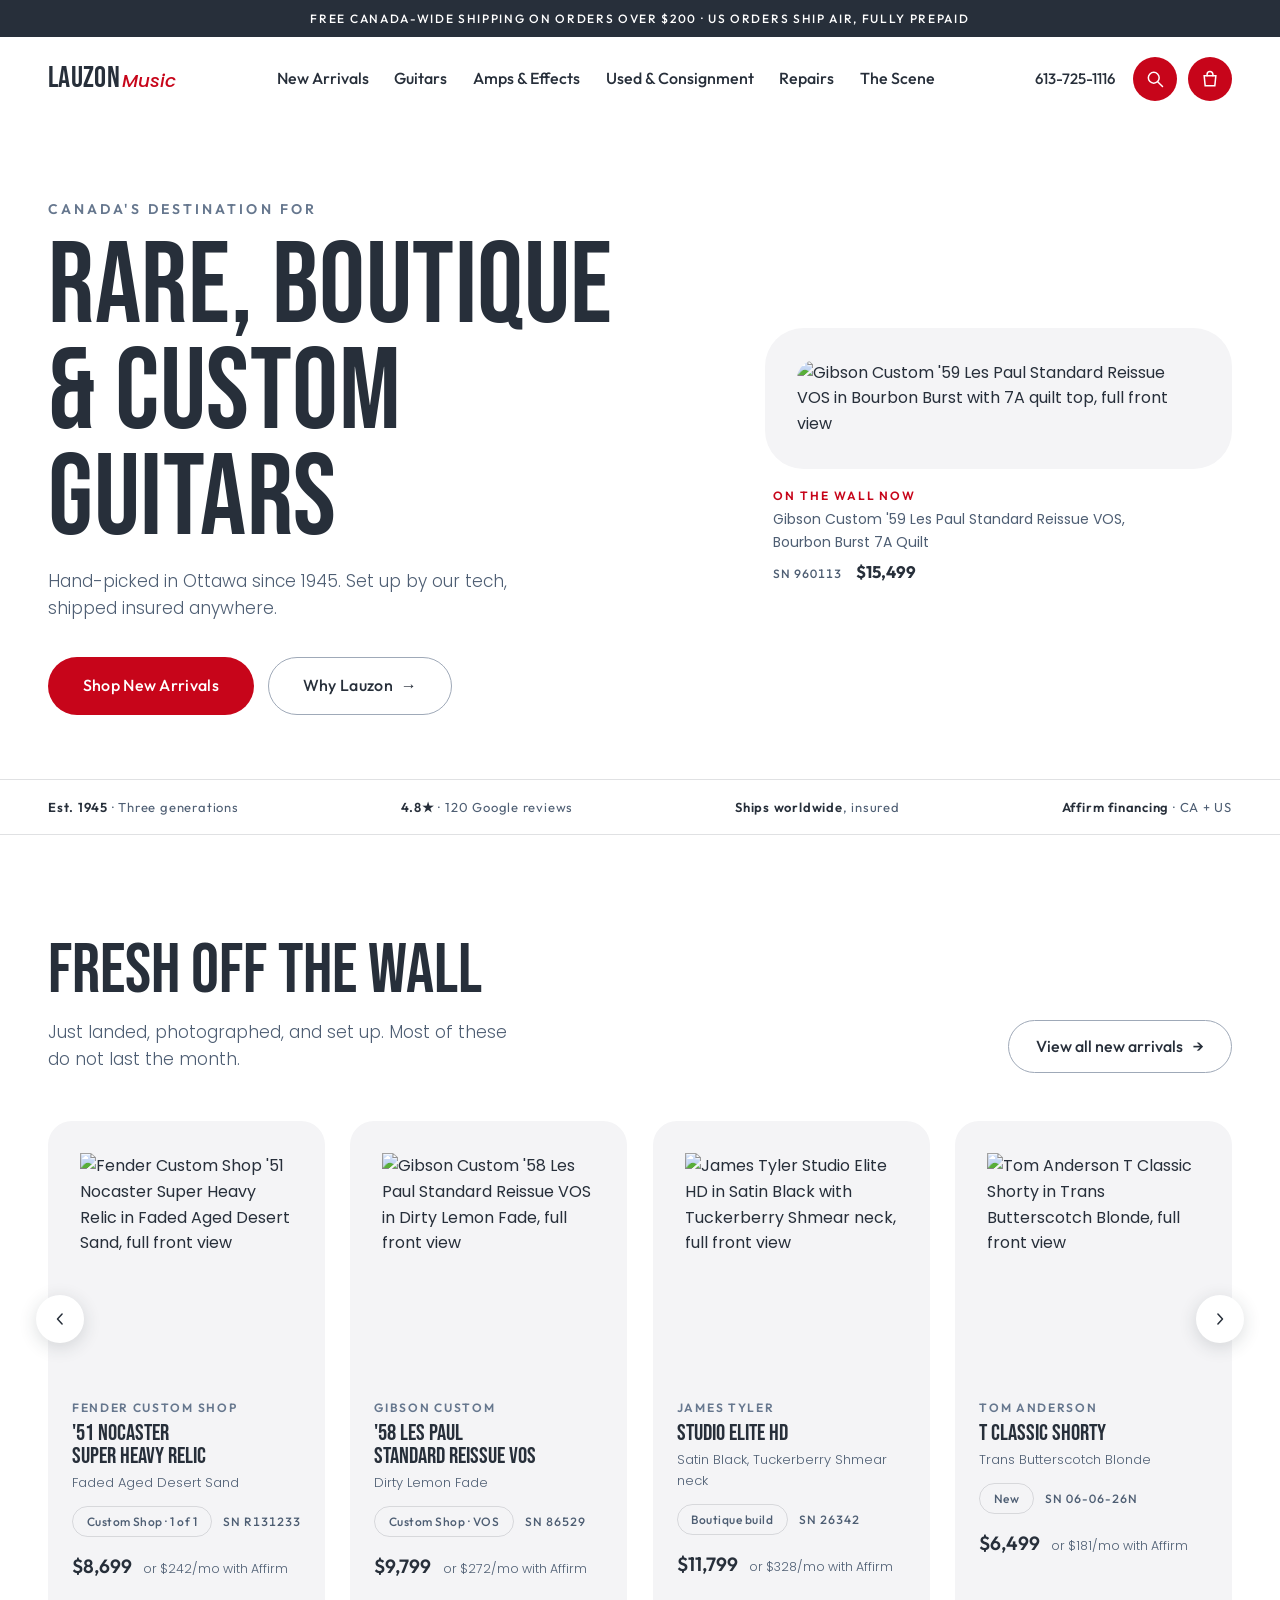
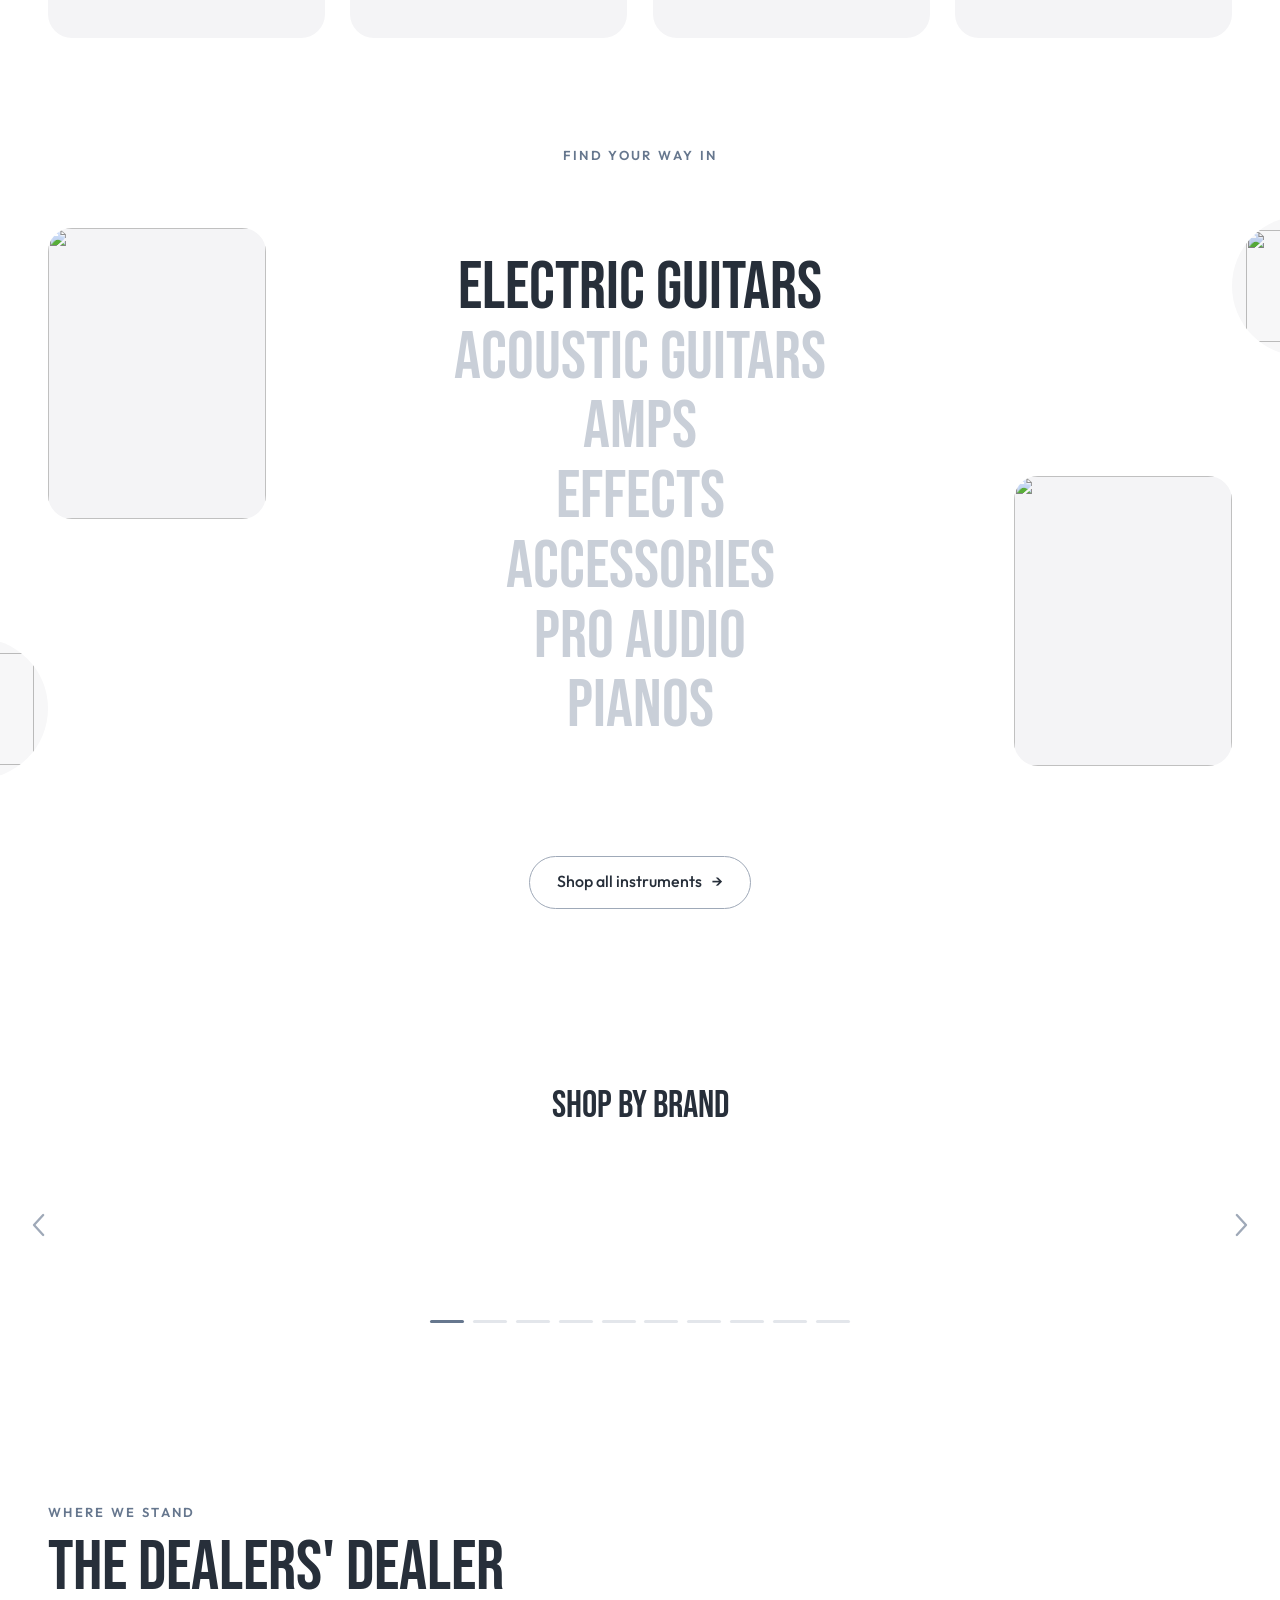
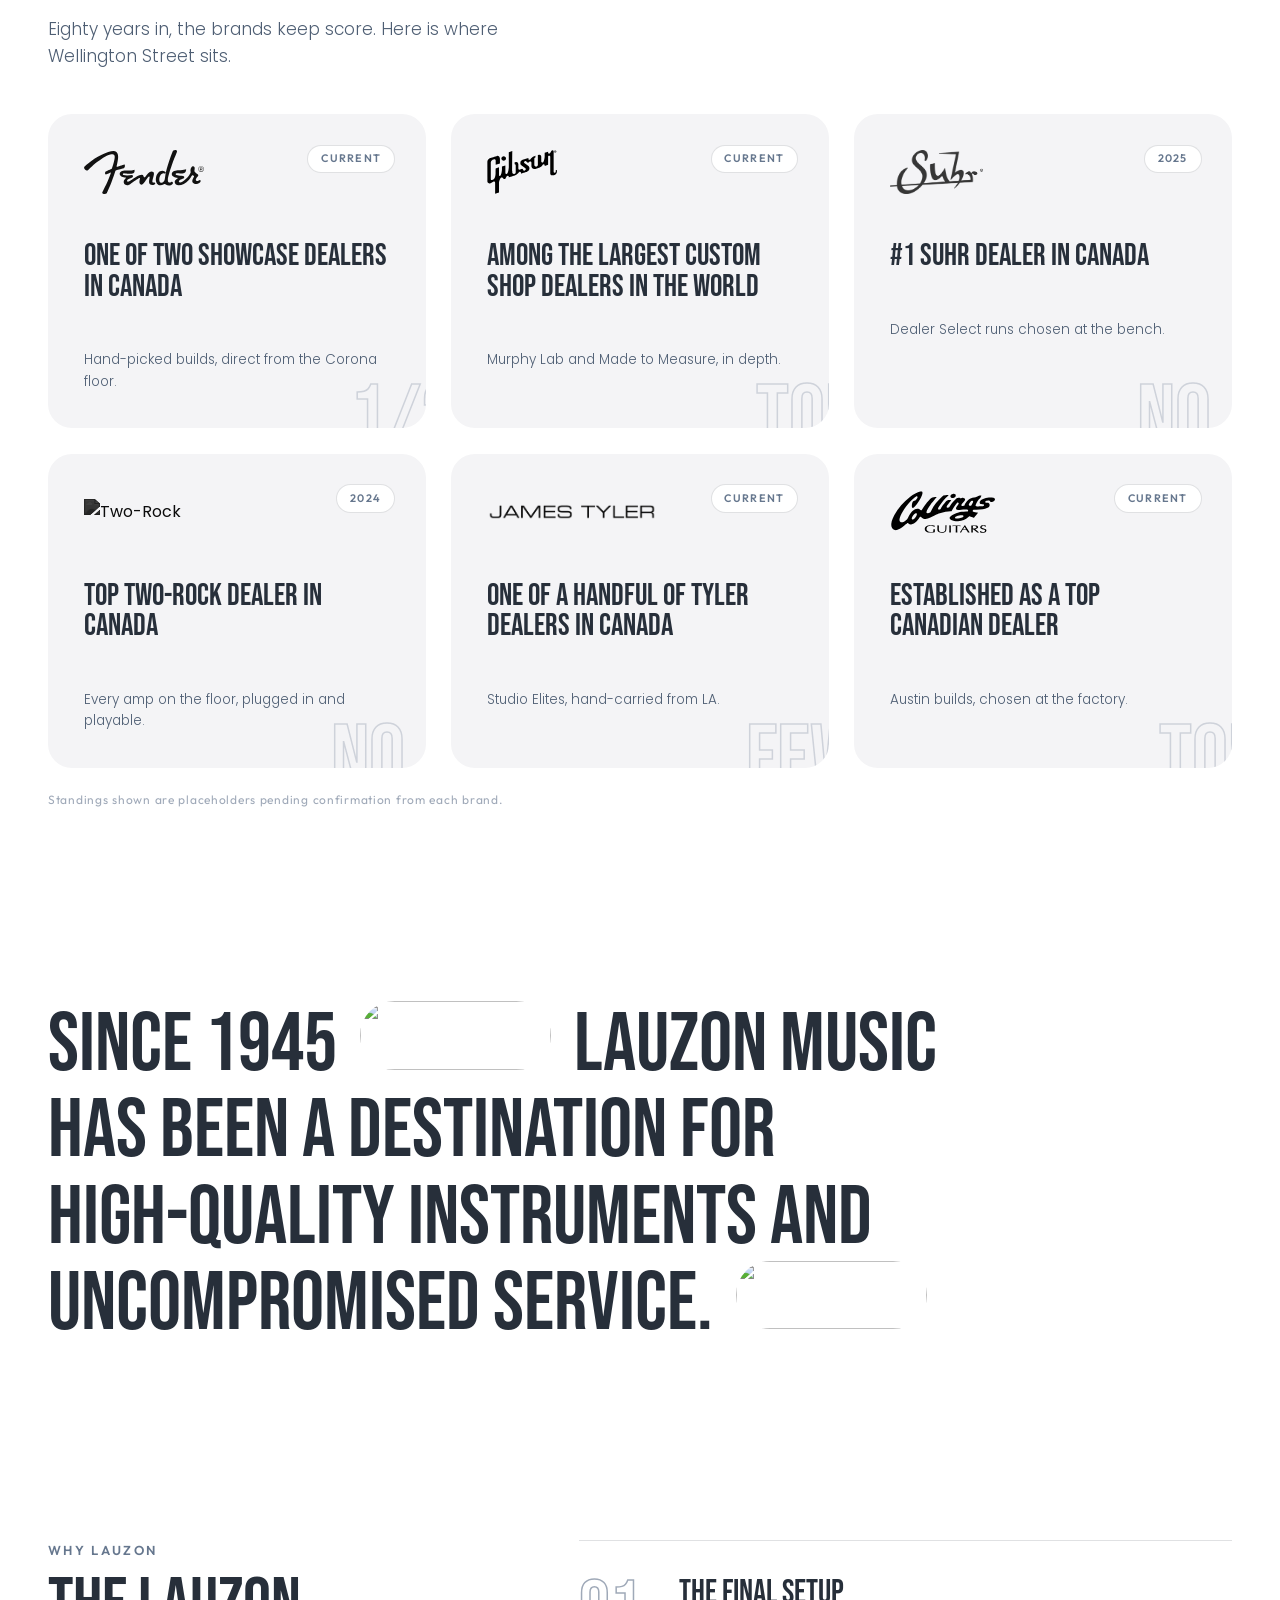
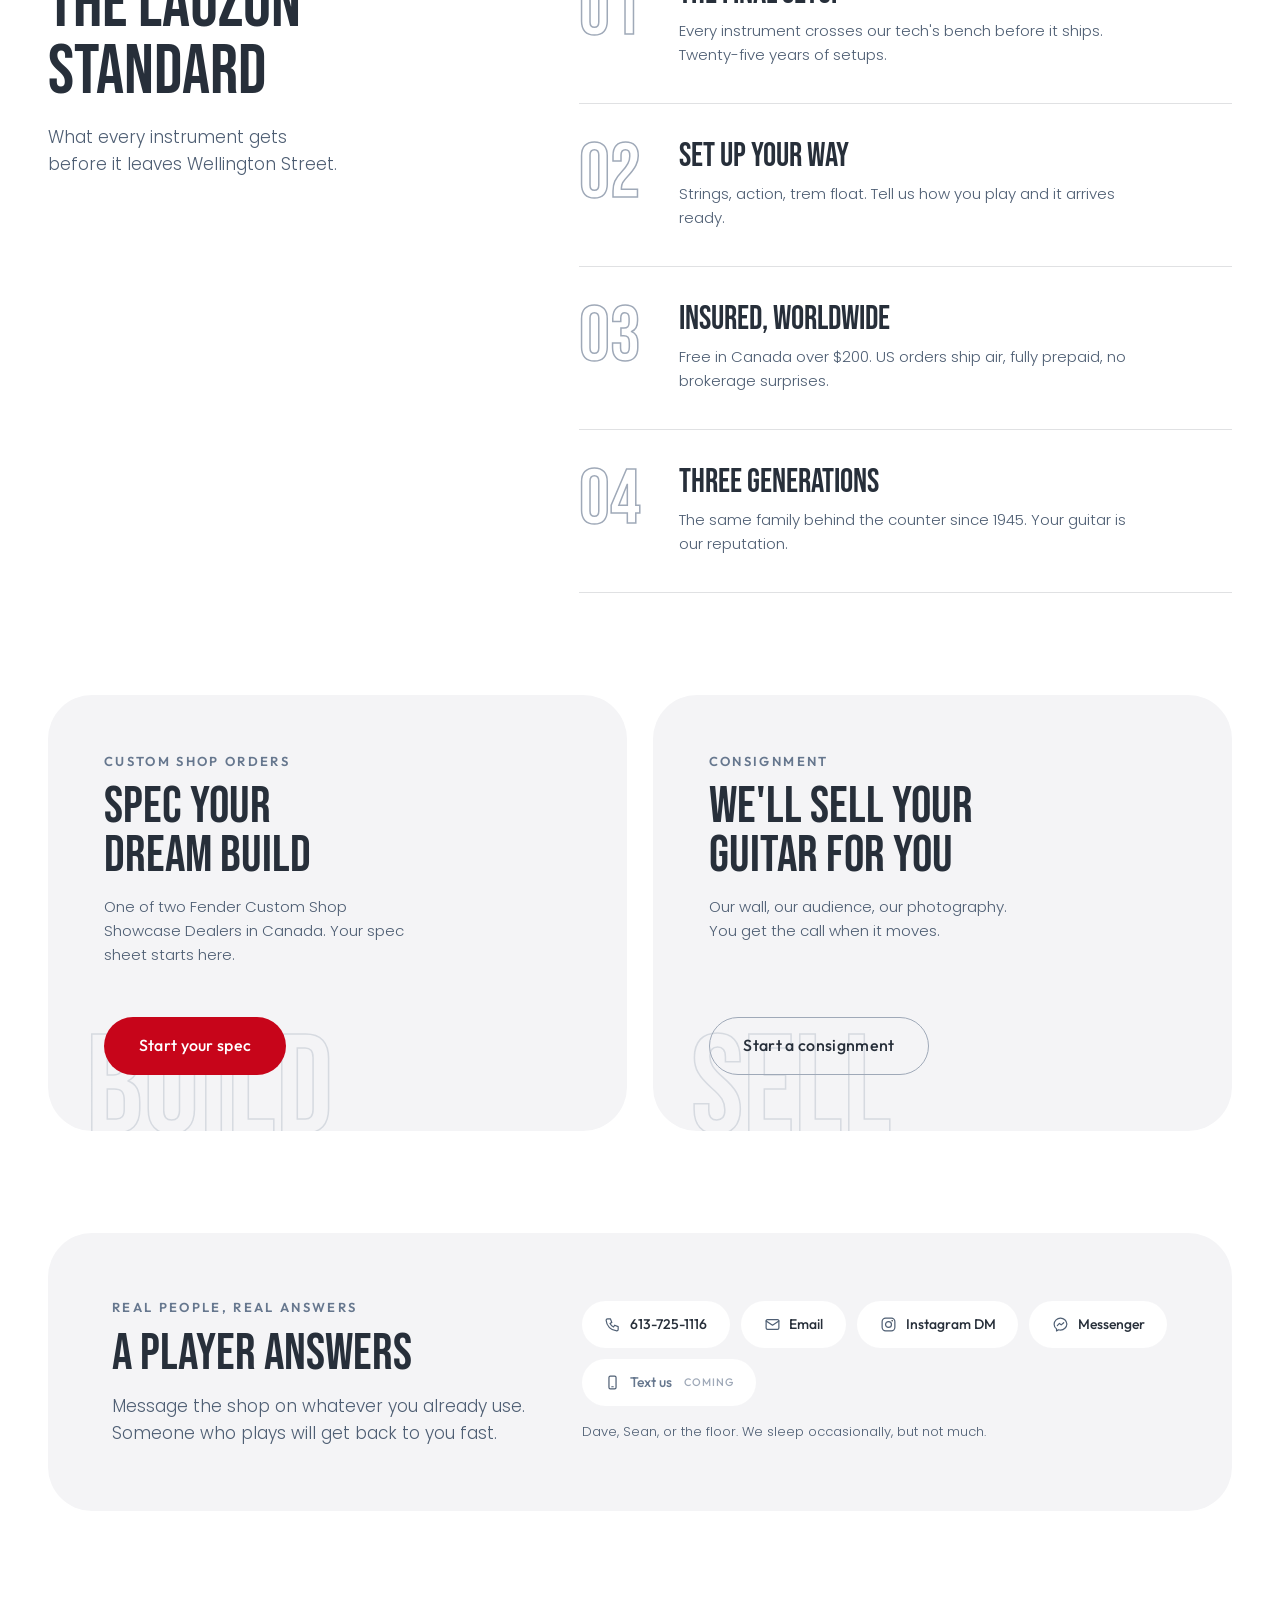
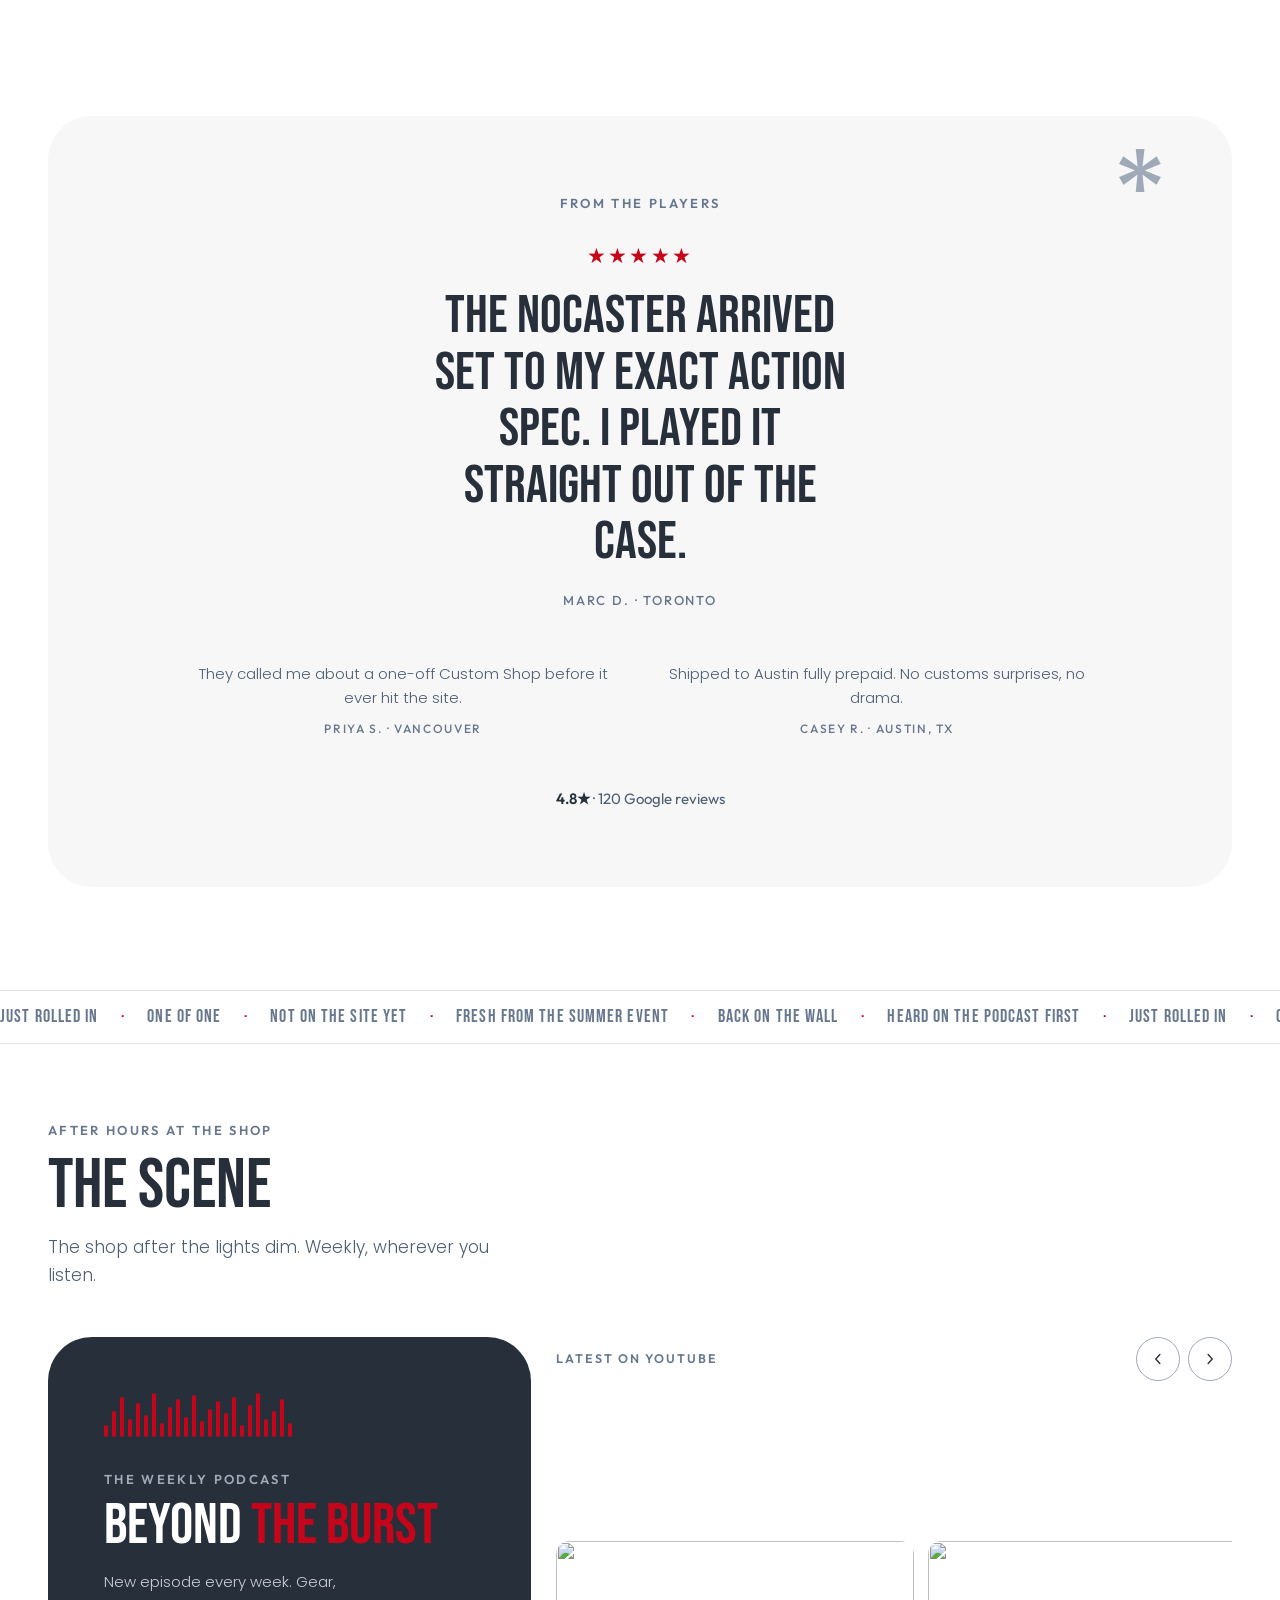
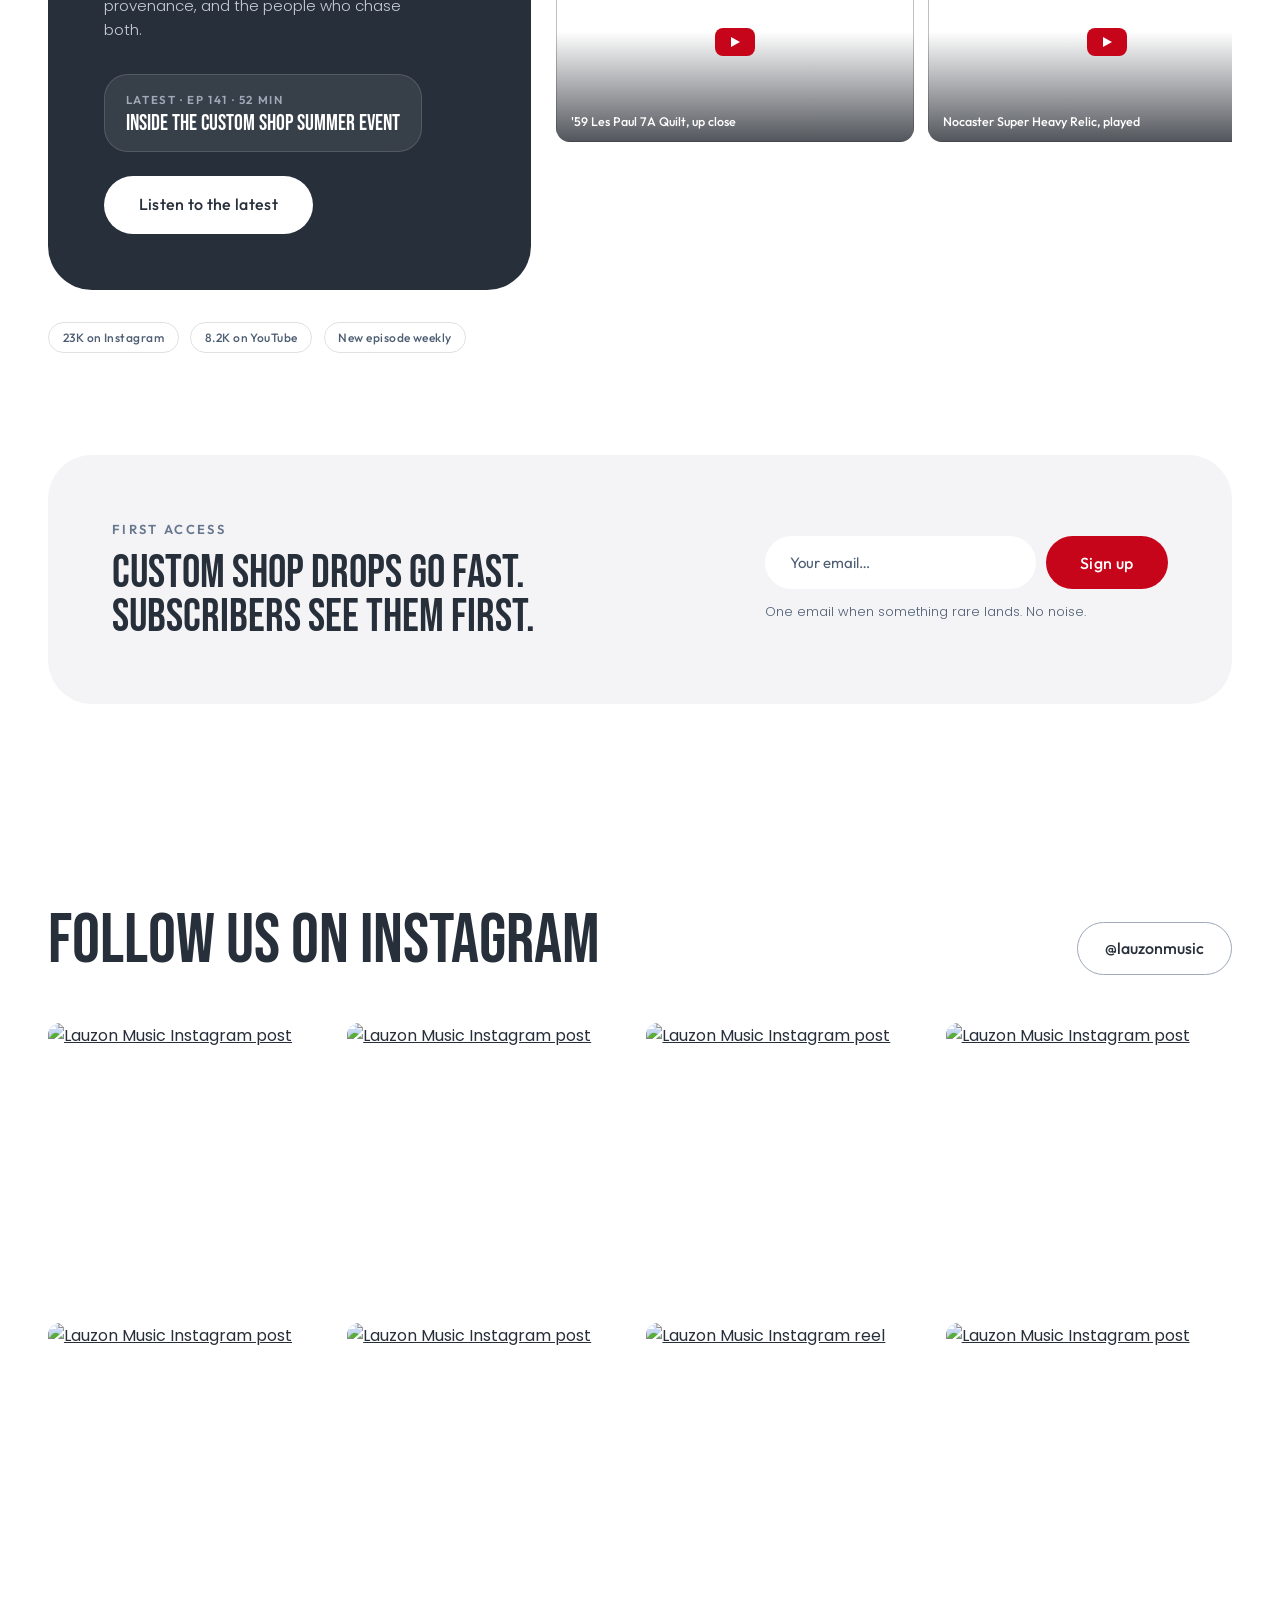
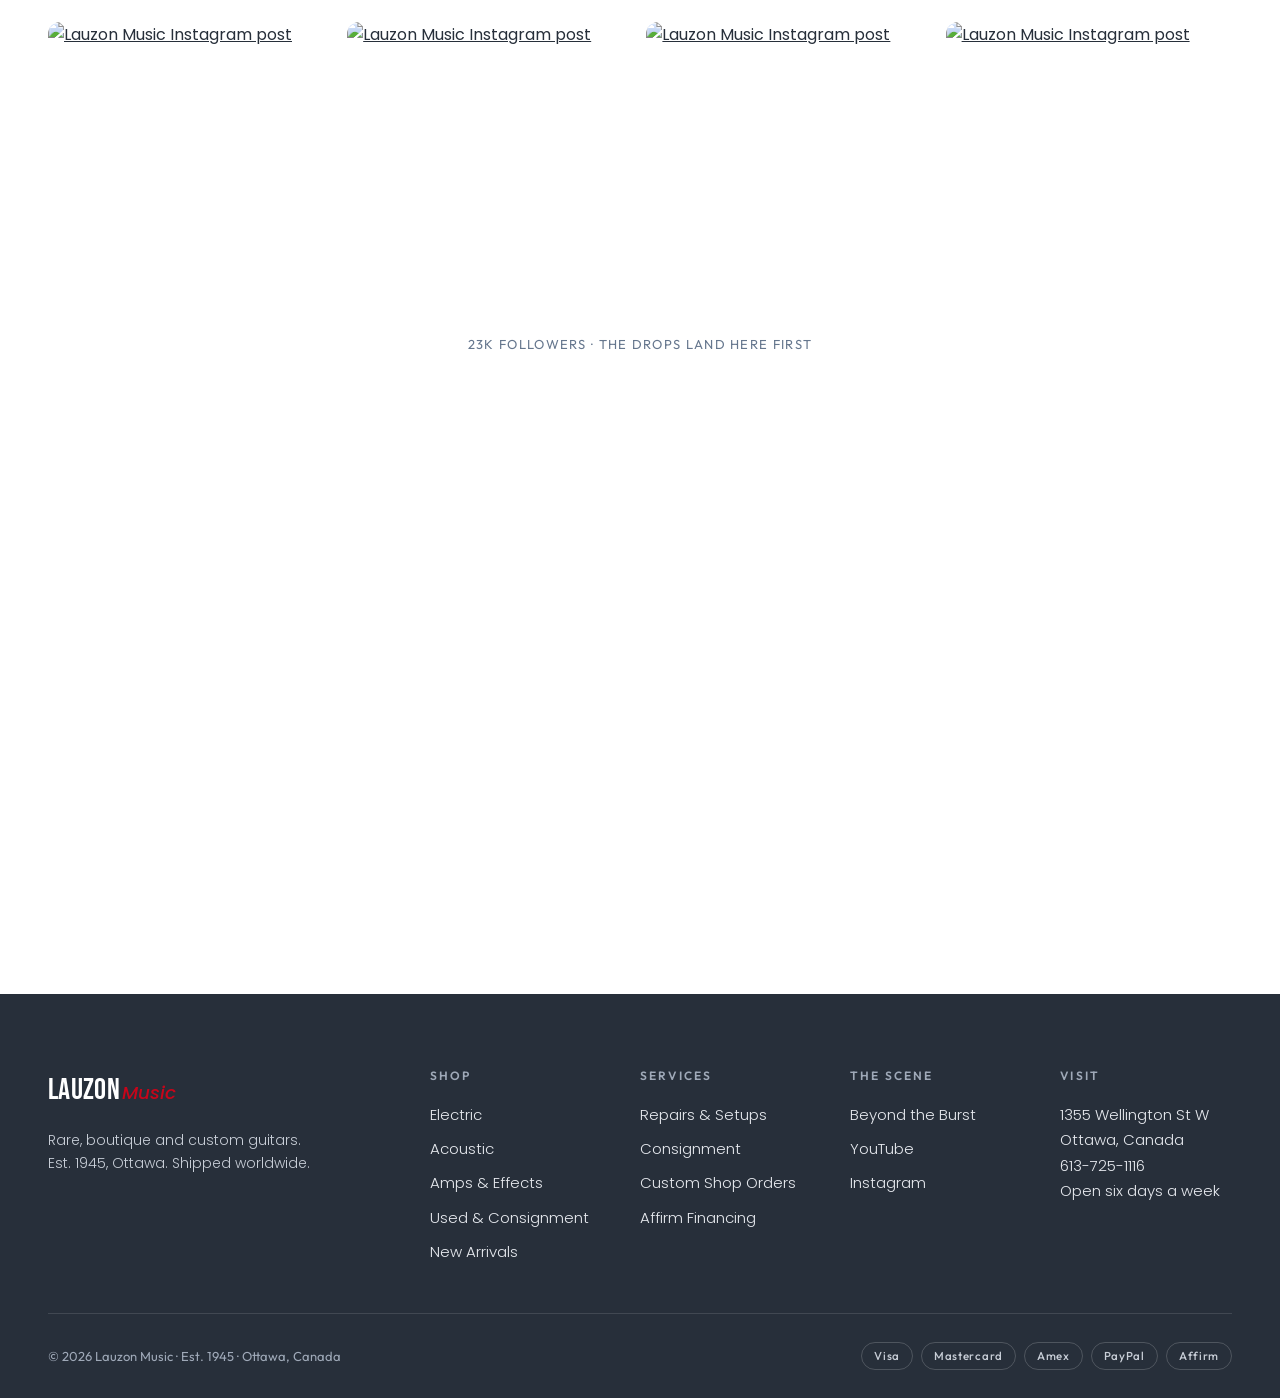
==== commit c9fdf462: "House style: pre-presentation polish — flanking carousel arrows, bigger brand logos, episode pill in" ====
--- a/directions/house-style/index.html
+++ b/directions/house-style/index.html
@@ -95,14 +95,11 @@
           <h2 id="fresh-h">Fresh Off the Wall</h2>
           <p class="ed-note">Just landed, photographed, and set up. Most of these do not last the month.</p>
         </div>
-        <div class="sect-head-tools">
-          <div class="rail-arrows">
-            <button class="rail-btn" type="button" data-rail-prev="fresh-rail" aria-label="Previous products"><svg viewBox="0 0 24 24"><path d="M14.5 6 9 12l5.5 6"/></svg></button>
-            <button class="rail-btn" type="button" data-rail-next="fresh-rail" aria-label="Next products"><svg viewBox="0 0 24 24"><path d="M9.5 6 15 12l-5.5 6"/></svg></button>
-          </div>
-          <a class="pill-link" href="collection.html">View all new arrivals<span aria-hidden="true">&rarr;</span></a>
-        </div>
-      </div>
+        <a class="pill-link" href="collection.html">View all new arrivals<span aria-hidden="true">&rarr;</span></a>
+      </div>
+      <div class="rail-wrap">
+        <button class="flank-arrow flank-arrow--prev" type="button" data-rail-prev="fresh-rail" aria-label="Previous products"><svg viewBox="0 0 24 24"><path d="M14.5 6 9 12l5.5 6"/></svg></button>
+        <button class="flank-arrow flank-arrow--next" type="button" data-rail-next="fresh-rail" aria-label="Next products"><svg viewBox="0 0 24 24"><path d="M9.5 6 15 12l-5.5 6"/></svg></button>
       <div class="rail" id="fresh-rail" aria-label="New arrivals">
 
         <a class="card" href="product.html" data-reveal>
@@ -291,6 +288,7 @@
           </div>
         </a>
 
+      </div>
       </div>
     </div>
   </section>
@@ -624,16 +622,13 @@
           <p class="podcast-kicker">The weekly podcast</p>
           <h3 class="podcast-title">Beyond <em>the Burst</em></h3>
           <p class="podcast-line">New episode every week. Gear, provenance, and the people who chase both.</p>
+          <a class="pod-latest" href="#">
+            <span class="pod-latest-num">Latest &middot; EP 141 &middot; 52 min</span>
+            <span class="pod-latest-title">Inside the Custom Shop Summer Event</span>
+          </a>
           <a class="btn btn-light" href="#">Listen to the latest</a>
         </div>
         <div class="scene-right">
-          <a class="pod-tile" href="#" data-reveal>
-            <div>
-              <p class="pod-tile-title">Beyond <em>the Burst</em> &middot; EP 141</p>
-              <p class="pod-tile-sub">Inside the Custom Shop Summer Event &middot; 52 min</p>
-            </div>
-            <span class="rail-btn" aria-hidden="true"><svg viewBox="0 0 24 24"><path d="M9.5 6 15 12l-5.5 6"/></svg></span>
-          </a>
           <div class="yt-rail-wrap" data-reveal>
             <div class="yt-head">
               <p>Latest on YouTube</p>
--- a/directions/house-style/styles.css
+++ b/directions/house-style/styles.css
@@ -386,6 +386,18 @@
 .rail .card-title { font-size: 1.45rem; }
 
 .rail-arrows { display: flex; gap: 0.5rem; }
+.flank-arrow {
+  position: absolute; top: 38%; transform: translateY(-50%); z-index: 3;
+  width: 48px; height: 48px; border-radius: 50%; border: 0; cursor: pointer;
+  background: var(--white); color: var(--ink);
+  display: grid; place-items: center;
+  box-shadow: 0 4px 18px rgba(39, 47, 58, 0.16);
+  transition: background-color 0.2s var(--ease-out);
+}
+.flank-arrow:hover { background: var(--ink); color: var(--white); }
+.flank-arrow svg { width: 20px; height: 20px; fill: none; stroke: currentColor; stroke-width: 1.8; stroke-linecap: round; stroke-linejoin: round; }
+.flank-arrow--prev { left: -12px; }
+.flank-arrow--next { right: -12px; }
 .rail-btn {
   width: 44px; height: 44px; border-radius: 50%; cursor: pointer;
   background: transparent; border: 1.5px solid var(--mist); color: var(--ink);
@@ -567,7 +579,7 @@
   display: grid; place-items: center; scroll-snap-align: start;
   width: clamp(180px, 22vw, 300px); flex: none;
 }
-.brand-logo img { height: clamp(56px, 6vw, 84px); width: auto; max-width: 82%; object-fit: contain; filter: grayscale(1) brightness(0.35); opacity: 0.85; }
+.brand-logo img { height: clamp(68px, 7.5vw, 104px); width: auto; max-width: 82%; object-fit: contain; filter: grayscale(1) brightness(0.35); opacity: 0.85; }
 
 .brands-arrow {
   position: absolute; top: 55%; transform: translateY(-50%); z-index: 2;
@@ -716,22 +728,15 @@
   gap: clamp(1rem, 2vw, 1.75rem); align-items: stretch;
 }
 .scene-right { display: flex; flex-direction: column; gap: clamp(1rem, 2vw, 1.5rem); min-width: 0; }
-.pod-tile {
-  display: flex; align-items: center; justify-content: space-between; gap: 1.25rem;
-  background: var(--panel);
-  border-radius: var(--r-card);
-  padding: clamp(1.25rem, 2.5vw, 1.75rem) clamp(1.5rem, 3vw, 2.25rem);
-  text-decoration: none; color: inherit;
-}
-.pod-tile-title { font-family: var(--font-display); font-size: clamp(1.6rem, 2.4vw, 2.1rem); line-height: 1; text-transform: uppercase; }
-.pod-tile-title em { font-style: normal; color: var(--red); }
-.pod-tile-sub { margin: 0.3rem 0 0; font-family: var(--font-ui); font-size: 0.78rem; letter-spacing: 0.1em; text-transform: uppercase; color: var(--slate); }
 .yt-rail-wrap { position: relative; }
 .yt-head { display: flex; align-items: center; justify-content: space-between; margin-bottom: 0.8rem; }
 .yt-head p { margin: 0; font-family: var(--font-ui); font-size: 0.78rem; font-weight: 600; letter-spacing: 0.16em; text-transform: uppercase; color: var(--slate); }
+.yt-rail-wrap { display: flex; flex-direction: column; height: 100%; }
 .yt-rail {
+  flex: 1;
   display: grid; grid-auto-flow: column;
-  grid-auto-columns: calc((100% - 2 * 0.9rem) / 2.4);
+  grid-auto-columns: calc((100% - 0.9rem) / 1.85);
+  align-content: center;
   gap: 0.9rem;
   overflow-x: auto; scroll-snap-type: x mandatory;
   scrollbar-width: none; -ms-overflow-style: none;
@@ -774,6 +779,18 @@
 .podcast-line { margin: 1rem 0 2rem; font-size: 0.9375rem; font-weight: 300; color: #C7CDD6; max-width: 34ch; }
 
 .podcast-panel .btn { margin-top: auto; }
+.pod-latest {
+  display: flex; flex-direction: column; gap: 0.2rem;
+  background: rgba(255, 255, 255, 0.08);
+  border: 1px solid rgba(255, 255, 255, 0.14);
+  border-radius: var(--r-card);
+  padding: 1rem 1.3rem; margin-bottom: 1.5rem;
+  text-decoration: none; color: inherit;
+  transition: background-color 0.2s var(--ease-out);
+}
+.pod-latest:hover { background: rgba(255, 255, 255, 0.14); }
+.pod-latest-num { font-family: var(--font-ui); font-size: 0.72rem; font-weight: 600; letter-spacing: 0.14em; text-transform: uppercase; color: var(--mist); }
+.pod-latest-title { font-family: var(--font-display); font-size: 1.35rem; line-height: 1.05; text-transform: uppercase; color: var(--white); }
 
 /* ---------- First Access ---------- */
 
@@ -1116,11 +1133,19 @@
   background: var(--panel); border-radius: var(--r-card);
   padding: 1.4rem 1.6rem;
 }
-.spec-group h3 {
+.spec-group summary {
+  display: flex; align-items: center; justify-content: space-between;
   font-family: var(--font-display); font-weight: 400;
   font-size: 1.5rem; line-height: 1; text-transform: uppercase; color: var(--ink);
-  margin-bottom: 0.8rem;
-}
+  cursor: pointer; list-style: none;
+}
+.spec-group summary::-webkit-details-marker { display: none; }
+.spec-group summary::after {
+  content: '+'; font-family: var(--font-ui); font-size: 1.2rem; color: var(--slate);
+  transition: transform 0.2s var(--ease-out);
+}
+.spec-group[open] summary::after { transform: rotate(45deg); }
+.spec-group[open] summary { margin-bottom: 0.8rem; }
 .spec-group ul { list-style: none; margin: 0; padding: 0; display: grid; gap: 0.45rem; }
 .spec-group li { font-size: 0.875rem; font-weight: 300; color: var(--slate-strong); padding-left: 1rem; position: relative; }
 .spec-group li::before { content: ''; position: absolute; left: 0; top: 0.62em; width: 5px; height: 5px; border-radius: 50%; background: var(--mist); }
@@ -1172,6 +1197,10 @@
 .cat-pill.is-active, .cat-pill[aria-current] { background: var(--ink); color: var(--white); }
 
 .facet-groups { display: grid; gap: 1.4rem; }
+.grid-tools {
+  display: flex; align-items: center; gap: 0.9rem;
+  margin-bottom: clamp(1.25rem, 2.5vw, 1.75rem);
+}
 .facet-group h4 {
   margin: 0 0 0.8rem;
   font-family: var(--font-ui); font-size: 0.72rem; font-weight: 600;
@@ -1281,6 +1310,10 @@
   .cathi-media { display: none; }
   .avail-panel { grid-template-columns: 1fr; }
   .facet-groups { display: grid; gap: 1.4rem; }
+.grid-tools {
+  display: flex; align-items: center; gap: 0.9rem;
+  margin-bottom: clamp(1.25rem, 2.5vw, 1.75rem);
+}
   .proof-strip { grid-template-columns: 1fr 1fr; }
   .standings-list li { grid-template-columns: 1fr; gap: 0.3rem; }
   .scene-grid {
@@ -1288,22 +1321,15 @@
   gap: clamp(1rem, 2vw, 1.75rem); align-items: stretch;
 }
 .scene-right { display: flex; flex-direction: column; gap: clamp(1rem, 2vw, 1.5rem); min-width: 0; }
-.pod-tile {
-  display: flex; align-items: center; justify-content: space-between; gap: 1.25rem;
-  background: var(--panel);
-  border-radius: var(--r-card);
-  padding: clamp(1.25rem, 2.5vw, 1.75rem) clamp(1.5rem, 3vw, 2.25rem);
-  text-decoration: none; color: inherit;
-}
-.pod-tile-title { font-family: var(--font-display); font-size: clamp(1.6rem, 2.4vw, 2.1rem); line-height: 1; text-transform: uppercase; }
-.pod-tile-title em { font-style: normal; color: var(--red); }
-.pod-tile-sub { margin: 0.3rem 0 0; font-family: var(--font-ui); font-size: 0.78rem; letter-spacing: 0.1em; text-transform: uppercase; color: var(--slate); }
 .yt-rail-wrap { position: relative; }
 .yt-head { display: flex; align-items: center; justify-content: space-between; margin-bottom: 0.8rem; }
 .yt-head p { margin: 0; font-family: var(--font-ui); font-size: 0.78rem; font-weight: 600; letter-spacing: 0.16em; text-transform: uppercase; color: var(--slate); }
+.yt-rail-wrap { display: flex; flex-direction: column; height: 100%; }
 .yt-rail {
+  flex: 1;
   display: grid; grid-auto-flow: column;
-  grid-auto-columns: calc((100% - 2 * 0.9rem) / 2.4);
+  grid-auto-columns: calc((100% - 0.9rem) / 1.85);
+  align-content: center;
   gap: 0.9rem;
   overflow-x: auto; scroll-snap-type: x mandatory;
   scrollbar-width: none; -ms-overflow-style: none;
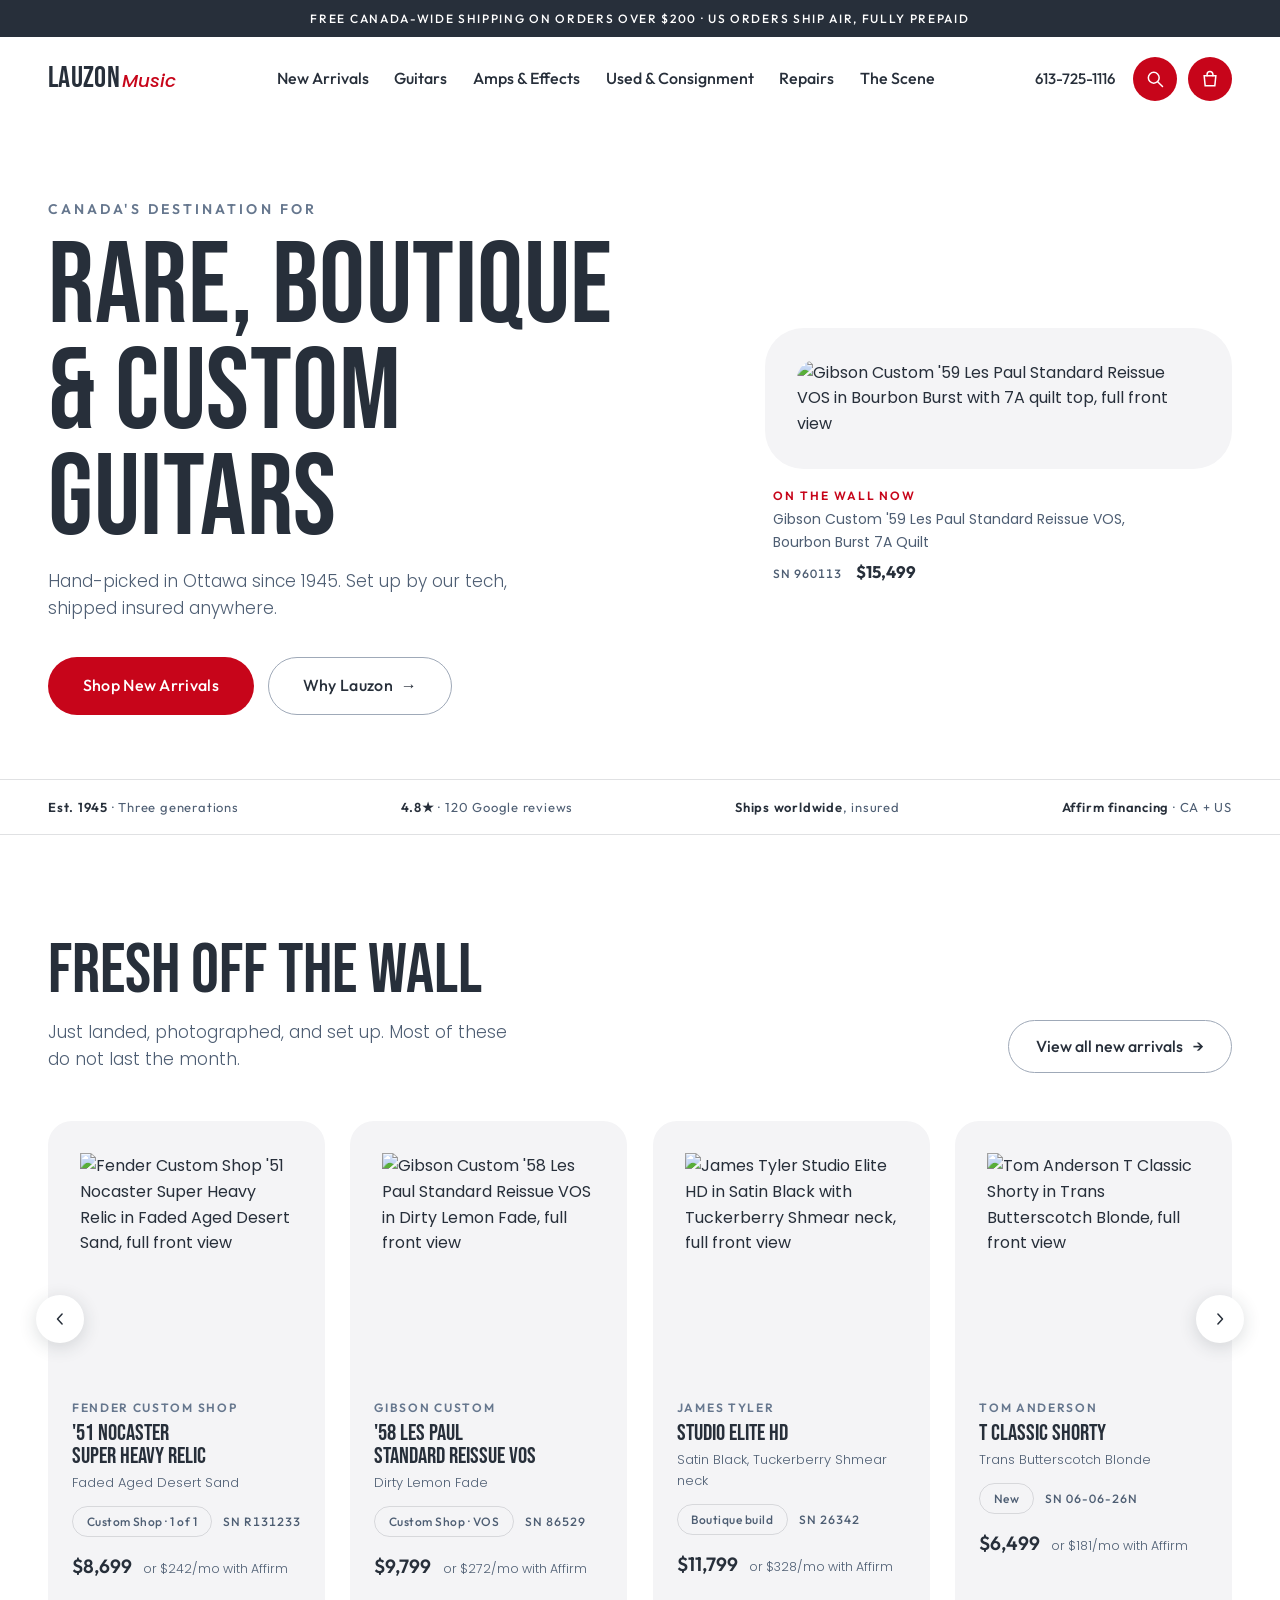
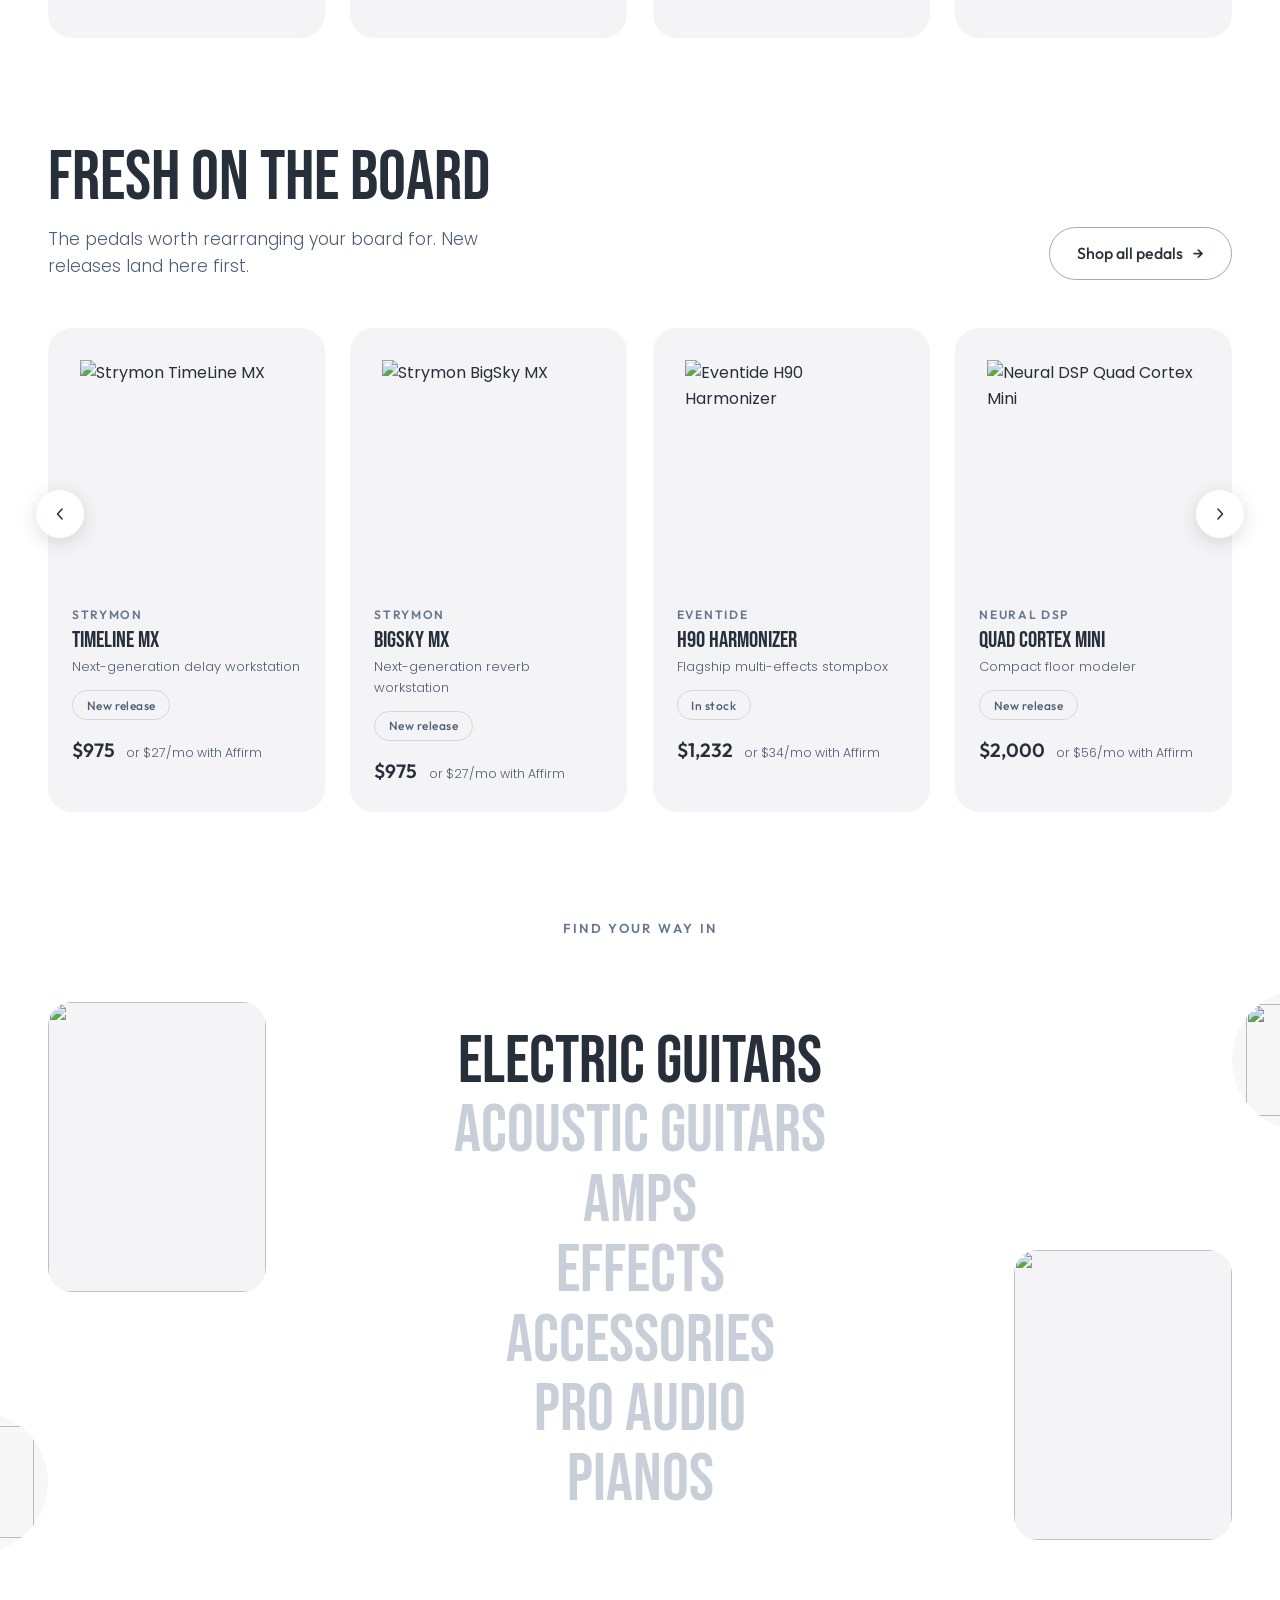
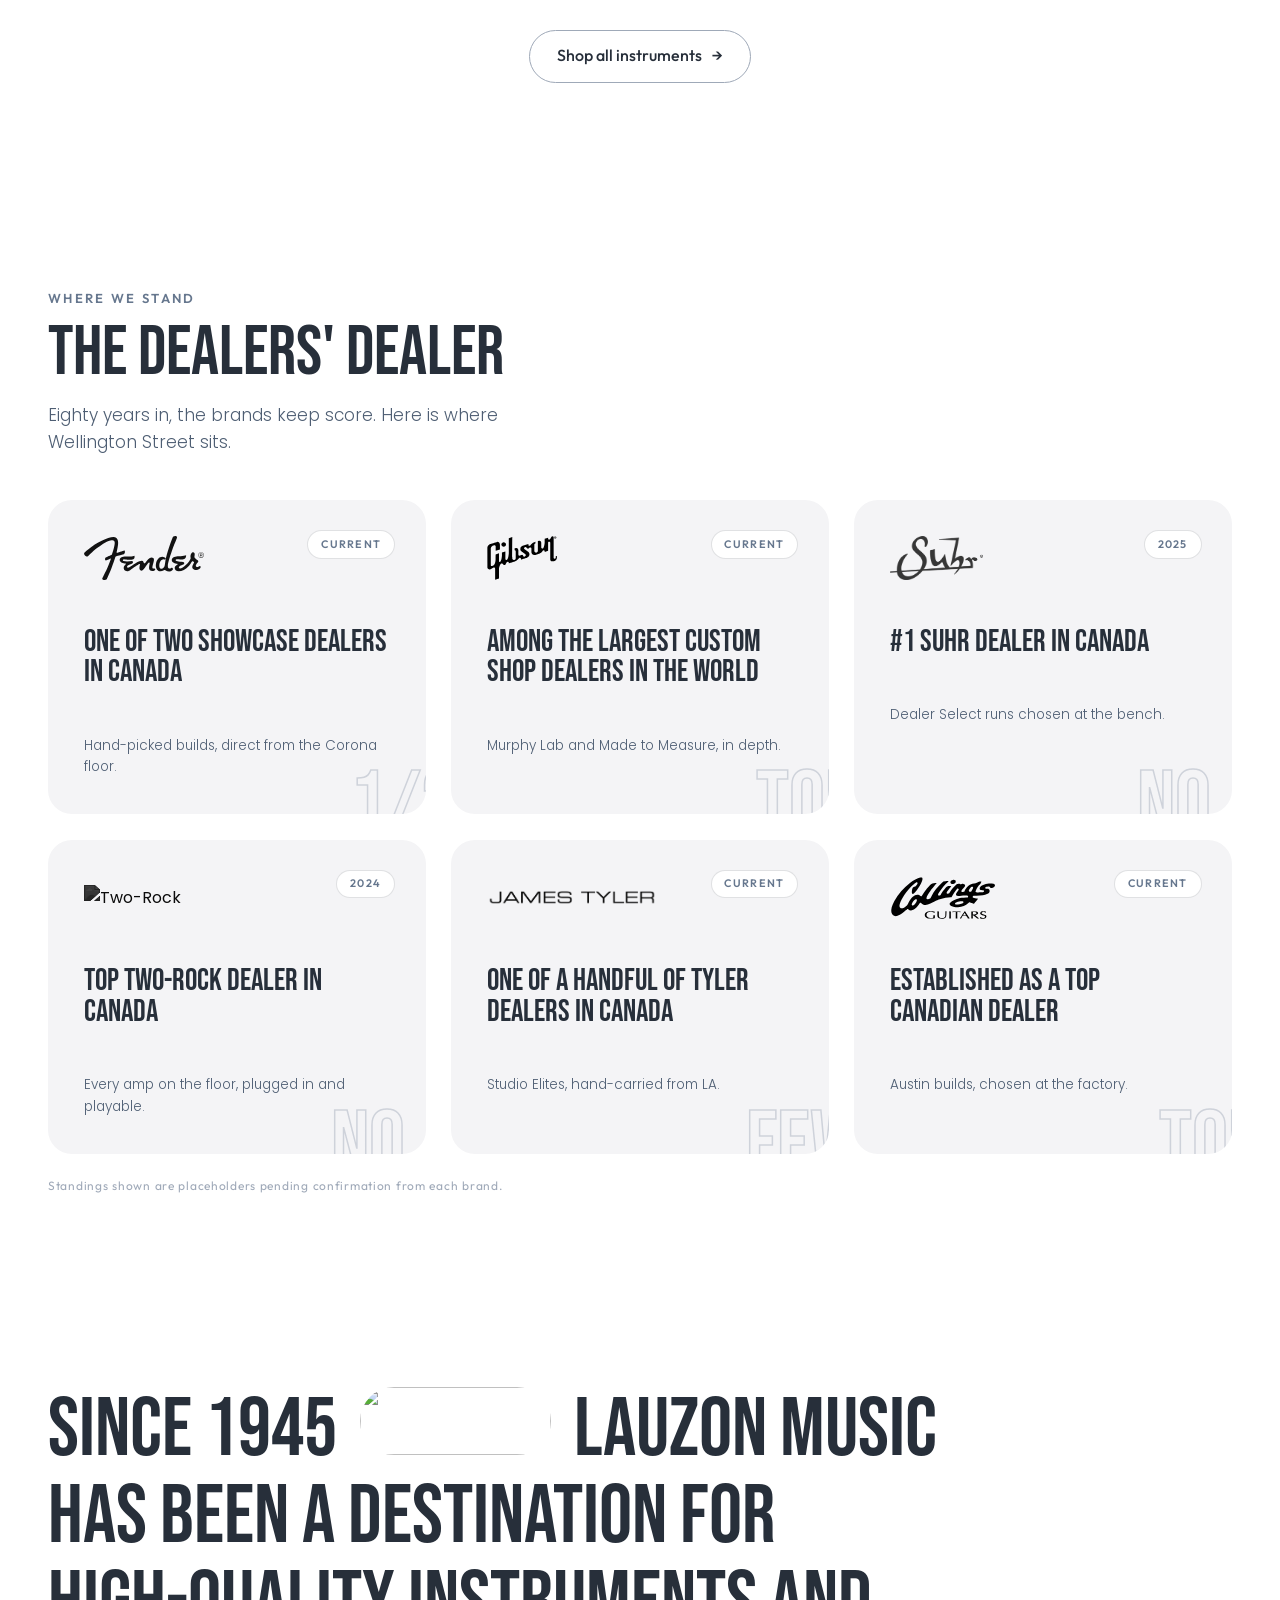
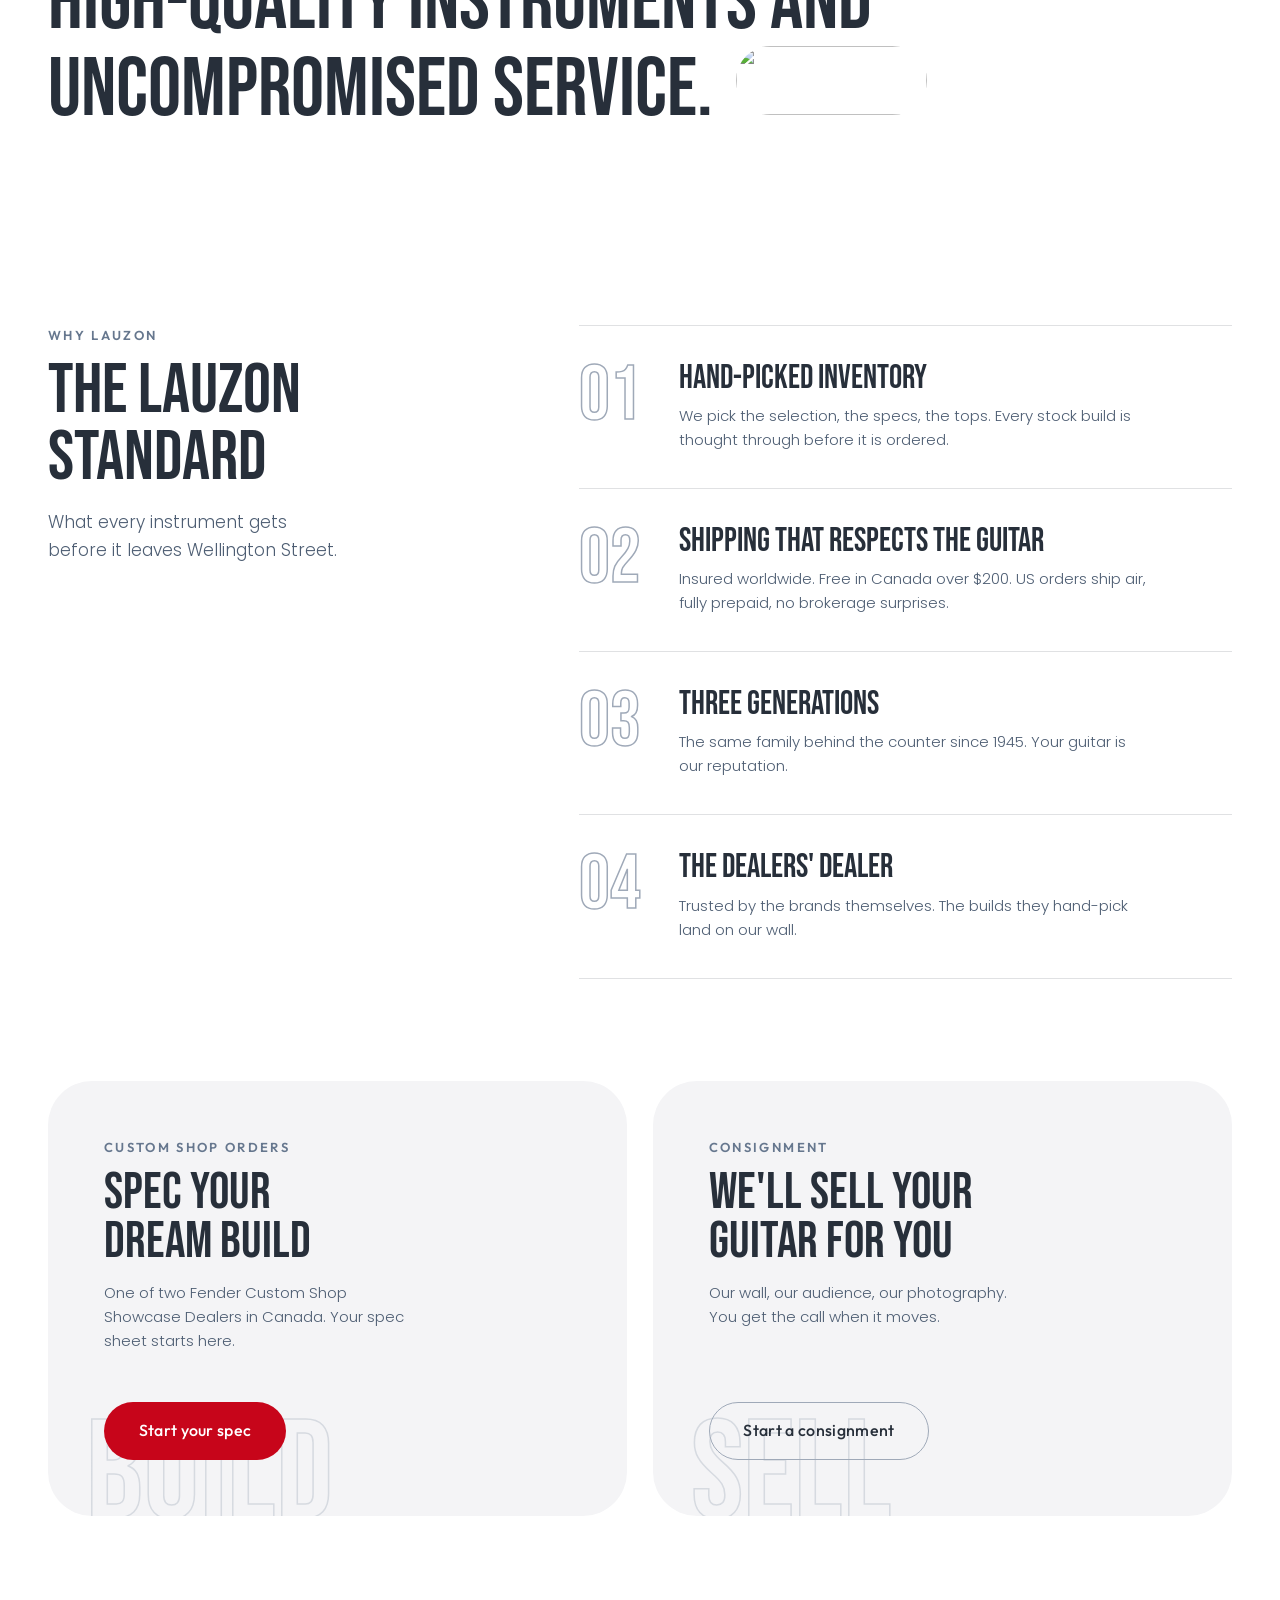
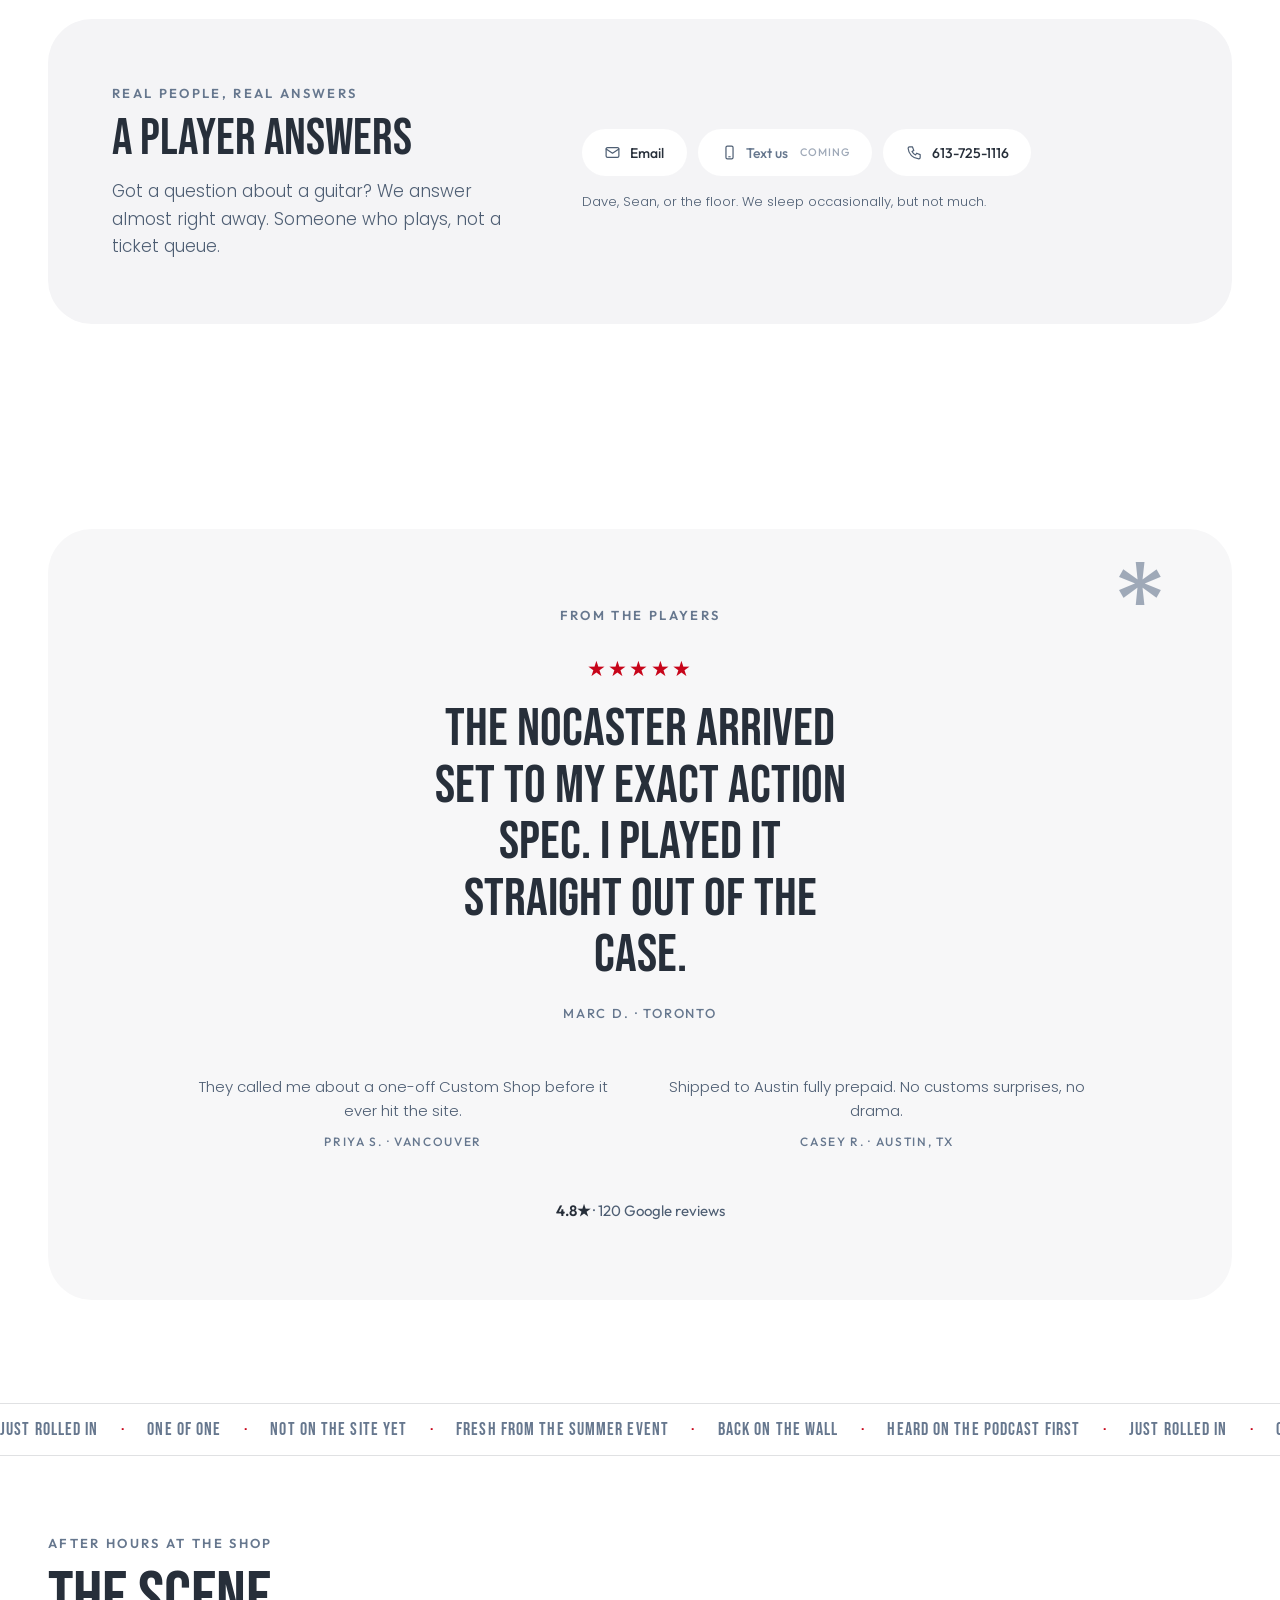
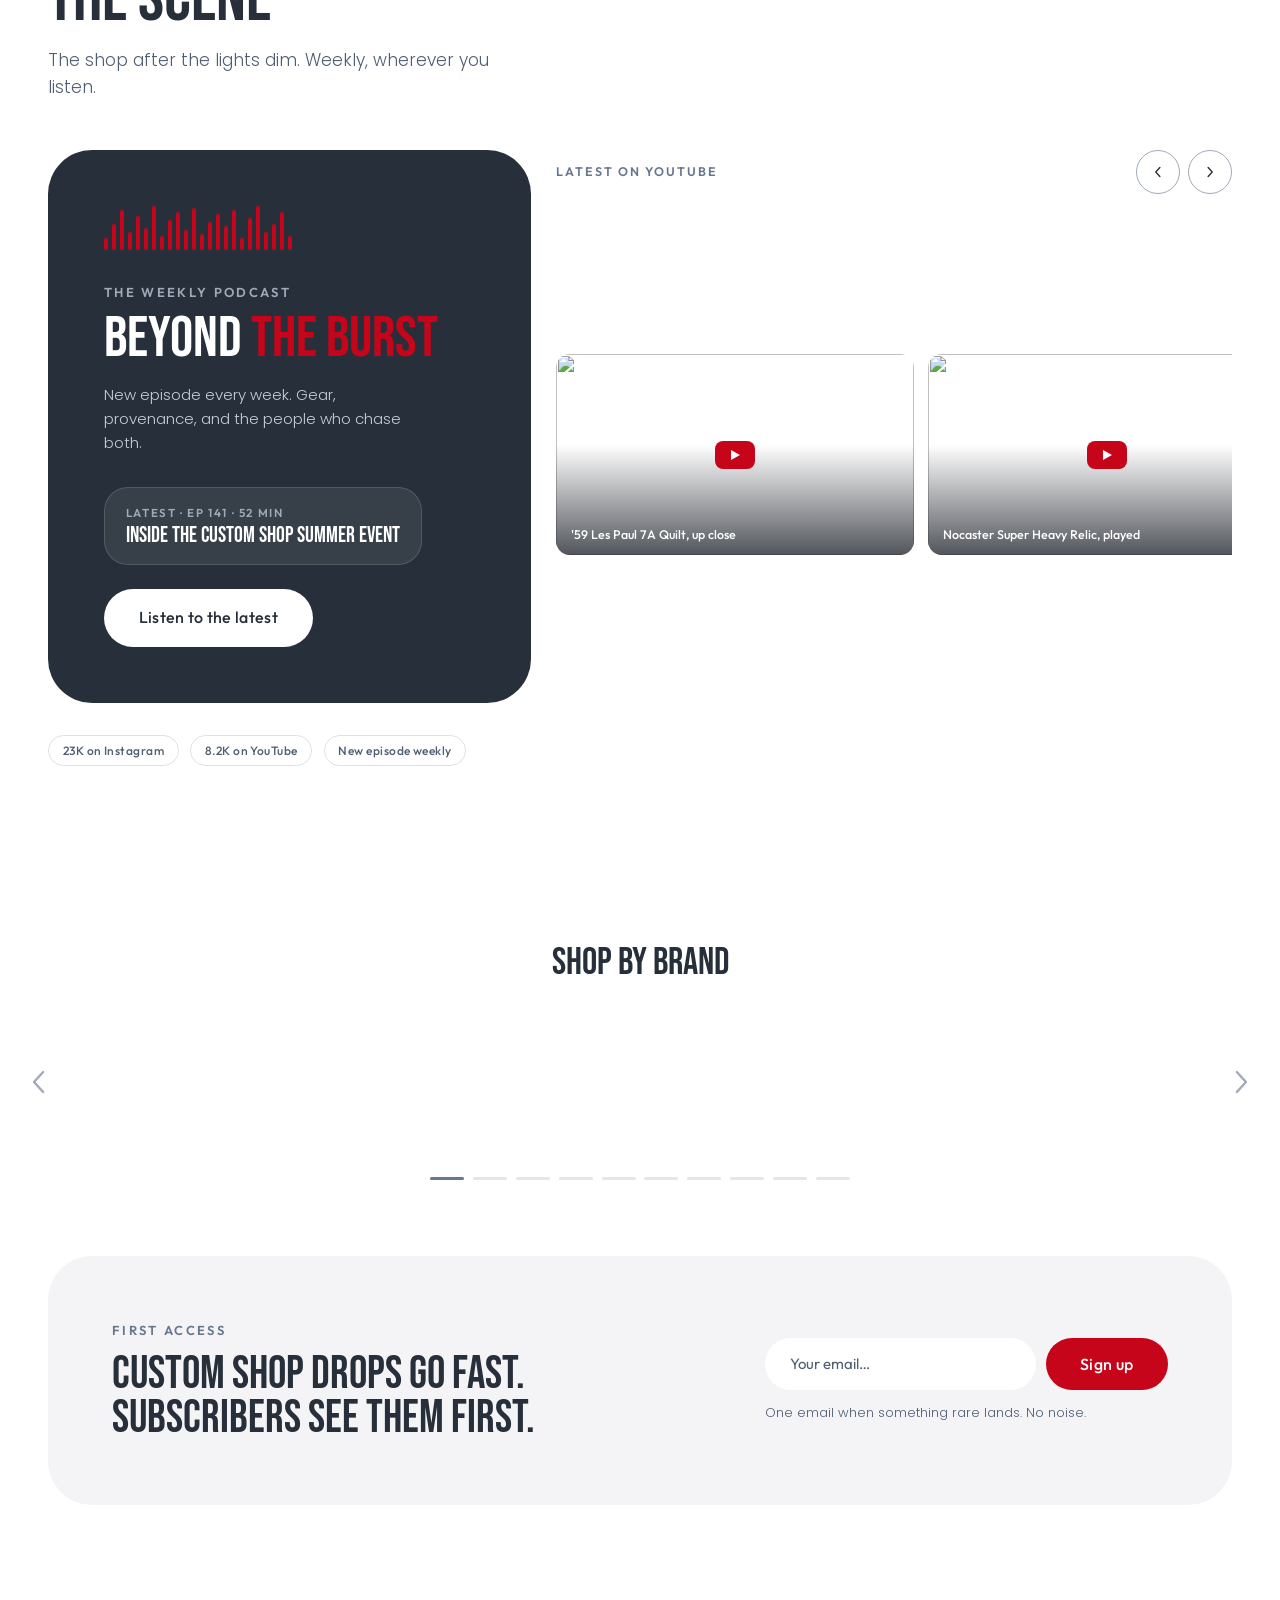
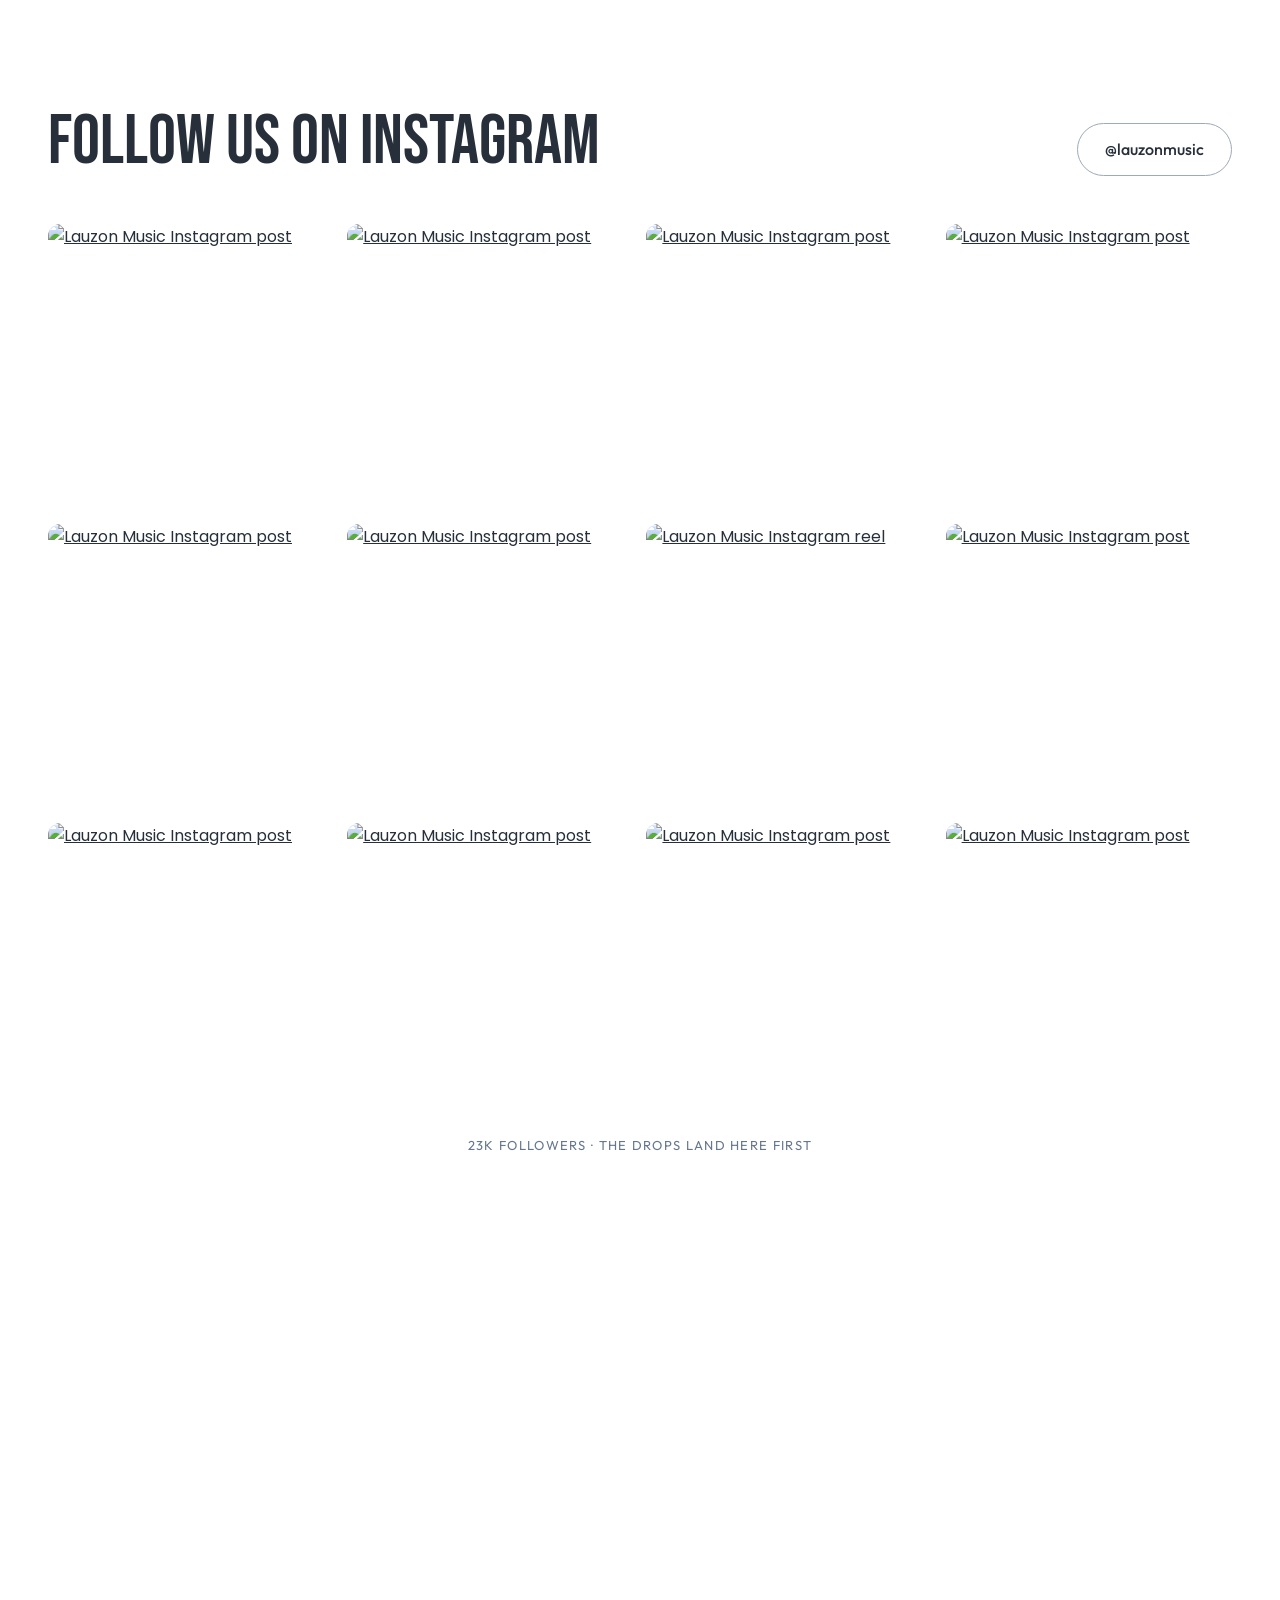
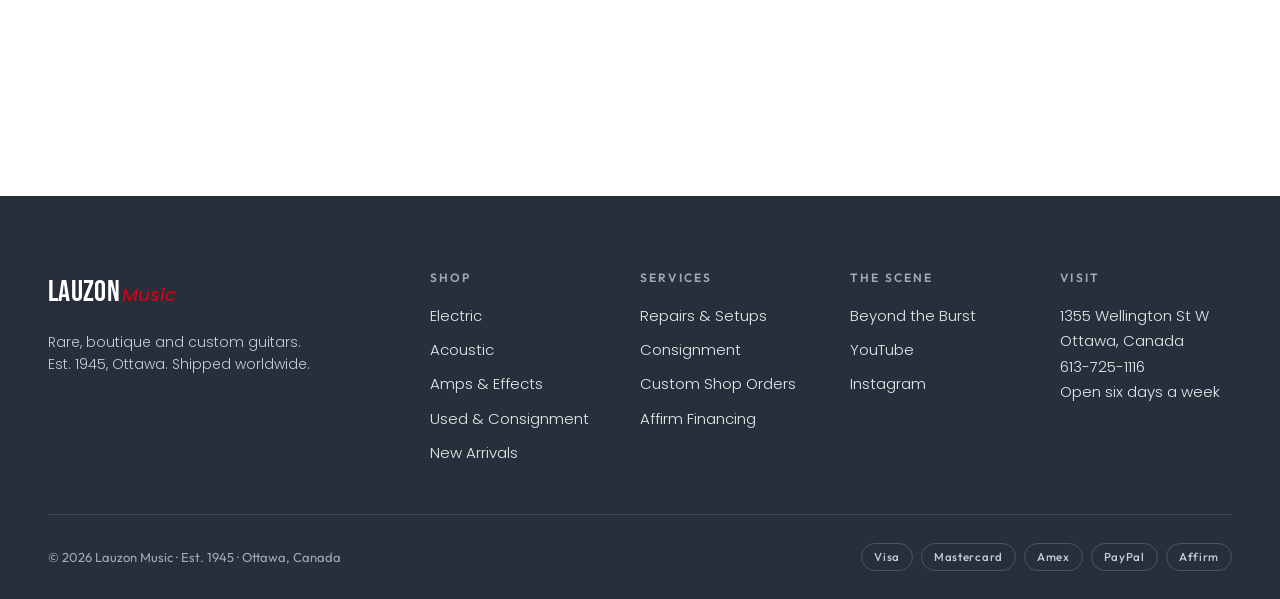
==== commit 09517d14: "Client review round (2026-08-07 call): YouTube channel fix, pedal carousel + effects collection page" ====
--- a/directions/house-style/index.html
+++ b/directions/house-style/index.html
@@ -29,7 +29,7 @@
     <nav class="site-nav" aria-label="Main">
       <a href="index.html#fresh">New Arrivals</a>
       <a href="collection.html">Guitars</a>
-      <a href="#">Amps &amp; Effects</a>
+      <a href="effects.html">Amps &amp; Effects</a>
       <a href="#">Used &amp; Consignment</a>
       <a href="#">Repairs</a>
       <a href="index.html#scene">The Scene</a>
@@ -293,6 +293,148 @@
     </div>
   </section>
 
+
+  <!-- ============ FRESH ON THE BOARD (pedals — named revenue priority,
+       2026-08-07 client call: "hot / new releases" pedal carousel) ============ -->
+  <section class="sect sect-tight" id="pedals" aria-labelledby="pedals-h">
+    <div class="wrap">
+      <div class="sect-head" data-reveal>
+        <div>
+          <h2 id="pedals-h">Fresh on the Board</h2>
+          <p class="ed-note">The pedals worth rearranging your board for. New releases land here first.</p>
+        </div>
+        <a class="pill-link" href="effects.html">Shop all pedals<span aria-hidden="true">&rarr;</span></a>
+      </div>
+      <div class="rail-wrap">
+        <button class="flank-arrow flank-arrow--prev" type="button" data-rail-prev="pedal-rail" aria-label="Previous pedals"><svg viewBox="0 0 24 24"><path d="M14.5 6 9 12l5.5 6"/></svg></button>
+        <button class="flank-arrow flank-arrow--next" type="button" data-rail-next="pedal-rail" aria-label="Next pedals"><svg viewBox="0 0 24 24"><path d="M9.5 6 15 12l-5.5 6"/></svg></button>
+      <div class="rail" id="pedal-rail" aria-label="New pedals">
+
+        <a class="card" href="#" data-reveal>
+          <div class="card-lift">
+            <div class="card-media">
+              <img src="https://lauzonmusic.com/wp-content/uploads/2026/07/TimeLineMX_Press_TopDown_HQ-scaled.jpg" alt="Strymon TimeLine MX" loading="lazy">
+            </div>
+            <div class="card-body">
+              <p class="card-brand">Strymon</p>
+              <h3 class="card-title">TimeLine MX</h3>
+              <p class="card-finish">Next-generation delay workstation</p>
+              <div class="card-meta"><span class="chip">New release</span></div>
+              <p class="card-price"><strong>$975</strong><span class="card-permo">or $27/mo with Affirm</span></p>
+            </div>
+          </div>
+        </a>
+
+        <a class="card" href="#" data-reveal>
+          <div class="card-lift">
+            <div class="card-media">
+              <img src="https://lauzonmusic.com/wp-content/uploads/2024/04/MX.png" alt="Strymon BigSky MX" loading="lazy">
+            </div>
+            <div class="card-body">
+              <p class="card-brand">Strymon</p>
+              <h3 class="card-title">BigSky MX</h3>
+              <p class="card-finish">Next-generation reverb workstation</p>
+              <div class="card-meta"><span class="chip">New release</span></div>
+              <p class="card-price"><strong>$975</strong><span class="card-permo">or $27/mo with Affirm</span></p>
+            </div>
+          </div>
+        </a>
+
+        <a class="card" href="#" data-reveal>
+          <div class="card-lift">
+            <div class="card-media">
+              <img src="https://lauzonmusic.com/wp-content/uploads/2022/11/h90.png" alt="Eventide H90 Harmonizer" loading="lazy">
+            </div>
+            <div class="card-body">
+              <p class="card-brand">Eventide</p>
+              <h3 class="card-title">H90 Harmonizer</h3>
+              <p class="card-finish">Flagship multi-effects stompbox</p>
+              <div class="card-meta"><span class="chip">In stock</span></div>
+              <p class="card-price"><strong>$1,232</strong><span class="card-permo">or $34/mo with Affirm</span></p>
+            </div>
+          </div>
+        </a>
+
+        <a class="card" href="#" data-reveal>
+          <div class="card-lift">
+            <div class="card-media">
+              <img src="https://lauzonmusic.com/wp-content/uploads/2026/06/Untitled-March-28-2026-at-11.14.20-4.png" alt="Neural DSP Quad Cortex Mini" loading="lazy">
+            </div>
+            <div class="card-body">
+              <p class="card-brand">Neural DSP</p>
+              <h3 class="card-title">Quad Cortex Mini</h3>
+              <p class="card-finish">Compact floor modeler</p>
+              <div class="card-meta"><span class="chip">New release</span></div>
+              <p class="card-price"><strong>$2,000</strong><span class="card-permo">or $56/mo with Affirm</span></p>
+            </div>
+          </div>
+        </a>
+
+        <a class="card" href="#" data-reveal>
+          <div class="card-lift">
+            <div class="card-media">
+              <img src="https://lauzonmusic.com/wp-content/uploads/2025/01/ElCapistan_TopDown_Crop-1024x1024-1.jpg" alt="Strymon El Capistan V2" loading="lazy">
+            </div>
+            <div class="card-body">
+              <p class="card-brand">Strymon</p>
+              <h3 class="card-title">El Capistan V2</h3>
+              <p class="card-finish">dTape tape echo</p>
+              <div class="card-meta"><span class="chip">In stock</span></div>
+              <p class="card-price"><strong>$545</strong></p>
+            </div>
+          </div>
+        </a>
+
+        <a class="card" href="#" data-reveal>
+          <div class="card-lift">
+            <div class="card-media">
+              <img src="https://lauzonmusic.com/wp-content/uploads/2023/10/flint-min-1.png" alt="Strymon Flint V2" loading="lazy">
+            </div>
+            <div class="card-body">
+              <p class="card-brand">Strymon</p>
+              <h3 class="card-title">Flint V2</h3>
+              <p class="card-finish">Tremolo and reverb</p>
+              <div class="card-meta"><span class="chip">In stock</span></div>
+              <p class="card-price"><strong>$499</strong></p>
+            </div>
+          </div>
+        </a>
+
+        <a class="card" href="#" data-reveal>
+          <div class="card-lift">
+            <div class="card-media">
+              <img src="https://lauzonmusic.com/wp-content/uploads/2024/09/OCTA-PSI.png" alt="Keeley OCTA PSI" loading="lazy">
+            </div>
+            <div class="card-body">
+              <p class="card-brand">Keeley</p>
+              <h3 class="card-title">OCTA PSI</h3>
+              <p class="card-finish">Transfigurating fuzz</p>
+              <div class="card-meta"><span class="chip">In stock</span></div>
+              <p class="card-price"><strong>$379</strong></p>
+            </div>
+          </div>
+        </a>
+
+        <a class="card" href="#" data-reveal>
+          <div class="card-lift">
+            <div class="card-media">
+              <img src="https://lauzonmusic.com/wp-content/uploads/2026/06/Untitled-March-28-2026-at-11.14.20-1.png" alt="Boss VB-2w Waza Vibrato" loading="lazy">
+            </div>
+            <div class="card-body">
+              <p class="card-brand">Boss</p>
+              <h3 class="card-title">VB-2w Waza Vibrato</h3>
+              <p class="card-finish">Waza Craft reissue</p>
+              <div class="card-meta"><span class="chip">In stock</span></div>
+              <p class="card-price"><strong>$365</strong></p>
+            </div>
+          </div>
+        </a>
+
+      </div>
+      </div>
+    </div>
+  </section>
+
   <!-- ============ FIND YOUR WAY IN (OKA collection-highlights mechanic:
        hovering / focusing a category swaps the flanking imagery) ============ -->
   <section class="sect sect-tight cathi" id="categories" aria-labelledby="cat-h">
@@ -331,7 +473,7 @@
           <a class="cathi-link is-active" href="collection.html" data-cathi-link="0">Electric Guitars</a>
           <a class="cathi-link" href="#" data-cathi-link="1">Acoustic Guitars</a>
           <a class="cathi-link" href="#" data-cathi-link="2">Amps</a>
-          <a class="cathi-link" href="#" data-cathi-link="3">Effects</a>
+          <a class="cathi-link" href="effects.html" data-cathi-link="3">Effects</a>
           <a class="cathi-link" href="#" data-cathi-link="4">Accessories</a>
           <a class="cathi-link" href="#" data-cathi-link="5">Pro Audio</a>
           <a class="cathi-link" href="#" data-cathi-link="6">Pianos</a>
@@ -365,6 +507,274 @@
       </div>
       <div class="cathi-cta" data-reveal>
         <a class="pill-link" href="collection.html">Shop all instruments<span aria-hidden="true">&rarr;</span></a>
+      </div>
+    </div>
+  </section>
+
+
+  <!-- ============ DEALER STANDINGS ============
+       NOTE FOR REVIEW: Fender CS and Gibson Custom claims are verified.
+       Suhr / Two-Rock / James Tyler / Collings standings below are ILLUSTRATIVE
+       placeholders pending written confirmation from each brand. -->
+  <section class="sect" id="standings" aria-labelledby="standings-h">
+    <div class="wrap">
+      <div class="standings-head" data-reveal>
+        <p class="kicker">Where We Stand</p>
+        <h2 id="standings-h">The dealers' dealer</h2>
+        <p class="ed-note">Eighty years in, the brands keep score. Here is where Wellington Street sits.</p>
+      </div>
+      <!-- SEAN-ASSET: official dealer-program logo lockups per brand (local
+           brand marks used as stand-ins) -->
+      <div class="standings-grid">
+        <div class="standing-card" data-reveal>
+          <span class="standing-laurel" aria-hidden="true">1/2</span>
+          <span class="standing-year">Current</span>
+          <div class="standing-logo"><img src="../../assets/brands/fender.svg" alt="Fender Custom Shop" loading="lazy"></div>
+          <p class="standing-rank">One of two Showcase Dealers in Canada</p>
+          <p class="standing-sub">Hand-picked builds, direct from the Corona floor.</p>
+        </div>
+        <div class="standing-card" data-reveal>
+          <span class="standing-laurel" aria-hidden="true">Top</span>
+          <span class="standing-year">Current</span>
+          <div class="standing-logo"><img src="../../assets/brands/gibson.svg" alt="Gibson Custom" loading="lazy"></div>
+          <p class="standing-rank">Among the largest Custom Shop dealers in the world</p>
+          <p class="standing-sub">Murphy Lab and Made to Measure, in depth.</p>
+        </div>
+        <div class="standing-card" data-reveal>
+          <span class="standing-laurel" aria-hidden="true">No.1</span>
+          <span class="standing-year">2025</span>
+          <div class="standing-logo"><img src="../../assets/brands/suhr.png" alt="Suhr" loading="lazy"></div>
+          <p class="standing-rank">#1 Suhr dealer in Canada</p>
+          <p class="standing-sub">Dealer Select runs chosen at the bench.</p>
+        </div>
+        <div class="standing-card" data-reveal>
+          <span class="standing-laurel" aria-hidden="true">No.1</span>
+          <span class="standing-year">2024</span>
+          <div class="standing-logo"><img src="../../assets/brands/tworock.svg" alt="Two-Rock" loading="lazy"></div>
+          <p class="standing-rank">Top Two-Rock dealer in Canada</p>
+          <p class="standing-sub">Every amp on the floor, plugged in and playable.</p>
+        </div>
+        <div class="standing-card" data-reveal>
+          <span class="standing-laurel" aria-hidden="true">Few</span>
+          <span class="standing-year">Current</span>
+          <div class="standing-logo"><img src="../../assets/brands/jamestyler-wordmark.png" alt="James Tyler" loading="lazy"></div>
+          <p class="standing-rank">One of a handful of Tyler dealers in Canada</p>
+          <p class="standing-sub">Studio Elites, hand-carried from LA.</p>
+        </div>
+        <div class="standing-card" data-reveal>
+          <span class="standing-laurel" aria-hidden="true">Top</span>
+          <span class="standing-year">Current</span>
+          <div class="standing-logo"><img src="../../assets/brands/collings.svg" alt="Collings" loading="lazy"></div>
+          <p class="standing-rank">Established as a top Canadian dealer</p>
+          <p class="standing-sub">Austin builds, chosen at the factory.</p>
+        </div>
+      </div>
+      <p class="standings-note" data-reveal>Standings shown are placeholders pending confirmation from each brand.</p>
+    </div>
+  </section>
+
+  <!-- ============ HERITAGE STATEMENT (live-site reveal-type block) ============ -->
+  <section class="sect reveal-sect" aria-label="Since 1945">
+    <div class="wrap">
+      <h2 class="reveal-statement" data-reveal-type data-bg-color="#D5DAE1" data-fg-color="#272F3A">Since 1945
+        <img src="https://lauzonmusic.com/wp-content/uploads/2024/06/Screenshot-2024-04-17-at-7.09-2-1.png" alt="" loading="lazy">
+        Lauzon Music has been a destination for high-quality instruments and uncompromised service.
+        <img src="https://lauzonmusic.com/wp-content/uploads/2024/06/Mask-group-2-1.png" alt="" loading="lazy">
+      </h2>
+    </div>
+  </section>
+
+  <!-- ============ THE LAUZON STANDARD ============ -->
+  <section class="sect" id="standard" aria-labelledby="std-h">
+    <div class="wrap standard-grid">
+      <div class="standard-intro" data-reveal>
+        <p class="kicker">Why Lauzon</p>
+        <h2 id="std-h">The Lauzon Standard</h2>
+        <p class="standard-lead">What every instrument gets before it leaves Wellington Street.</p>
+      </div>
+      <ol class="standard-list">
+        <li class="standard-item" data-reveal>
+          <span class="standard-num" aria-hidden="true">01</span>
+          <div>
+            <h3>Hand-picked inventory</h3>
+            <p>We pick the selection, the specs, the tops. Every stock build is thought through before it is ordered.</p>
+          </div>
+        </li>
+        <li class="standard-item" data-reveal>
+          <span class="standard-num" aria-hidden="true">02</span>
+          <div>
+            <h3>Shipping that respects the guitar</h3>
+            <p>Insured worldwide. Free in Canada over $200. US orders ship air, fully prepaid, no brokerage surprises.</p>
+          </div>
+        </li>
+        <li class="standard-item" data-reveal>
+          <span class="standard-num" aria-hidden="true">03</span>
+          <div>
+            <h3>Three generations</h3>
+            <p>The same family behind the counter since 1945. Your guitar is our reputation.</p>
+          </div>
+        </li>
+        <!-- 🔷 Pillar four open per 2026-08-07 call — leading candidate below (dealer authority) -->
+        <li class="standard-item" data-reveal>
+          <span class="standard-num" aria-hidden="true">04</span>
+          <div>
+            <h3>The dealers' dealer</h3>
+            <p>Trusted by the brands themselves. The builds they hand-pick land on our wall.</p>
+          </div>
+        </li>
+      </ol>
+    </div>
+  </section>
+
+  <!-- ============ SELL / BUILD ============ -->
+  <section class="sect sect-tight" id="consign" aria-labelledby="duo-h">
+    <div class="wrap">
+      <h2 id="duo-h" class="sr-only">Custom Shop orders and consignment</h2>
+      <div class="duo2">
+        <div class="duo2-panel" data-reveal>
+          <span class="duo2-ghost" aria-hidden="true">Build</span>
+          <p class="duo2-kicker">Custom Shop Orders</p>
+          <h3 class="duo2-title">Spec your dream build</h3>
+          <p class="duo2-line">One of two Fender Custom Shop Showcase Dealers in Canada. Your spec sheet starts here.</p>
+          <a class="btn btn-primary" href="#">Start your spec</a>
+          <span class="duo2-img" data-float aria-hidden="true"><img src="https://lauzonmusic.com/wp-content/uploads/2024/11/gt-1-1.png" alt="" loading="lazy"></span>
+        </div>
+        <div class="duo2-panel" data-reveal>
+          <span class="duo2-ghost" aria-hidden="true">Sell</span>
+          <p class="duo2-kicker">Consignment</p>
+          <h3 class="duo2-title">We'll sell your guitar for you</h3>
+          <p class="duo2-line">Our wall, our audience, our photography. You get the call when it moves.</p>
+          <a class="btn btn-quiet" href="#">Start a consignment</a>
+          <span class="duo2-img" data-float aria-hidden="true"><img src="https://lauzonmusic.com/wp-content/uploads/2024/10/NovoSerusJCandyAppleRed-24638_38.jpg" alt="" loading="lazy"></span>
+        </div>
+      </div>
+    </div>
+  </section>
+
+  <!-- ============ AVAILABILITY: A PLAYER ANSWERS ============ -->
+  <section class="sect sect-tight" id="reach-us" aria-labelledby="avail-h">
+    <div class="wrap">
+      <div class="avail-panel" data-reveal>
+        <div>
+          <p class="kicker">Real people, real answers</p>
+          <h2 id="avail-h">A player answers</h2>
+          <p class="ed-note">Got a question about a guitar? We answer almost right away. Someone who plays, not a ticket queue.</p>
+        </div>
+        <div>
+          <div class="avail-channels">
+            <a class="chan" href="mailto:shop@lauzonmusic.com"><svg viewBox="0 0 24 24" aria-hidden="true"><rect x="3" y="5" width="18" height="14" rx="2"/><path d="m3 7 9 6 9-6"/></svg>Email</a>
+            <!-- Text number planned: business line with shared inbox, not a personal handset — confirm tooling before publishing -->
+            <span class="chan chan--soon"><svg viewBox="0 0 24 24" aria-hidden="true"><rect x="7" y="3" width="10" height="18" rx="2"/><path d="M11 18h2"/></svg>Text us<i>Coming</i></span>
+            <a class="chan" href="tel:+16137251116"><svg viewBox="0 0 24 24" aria-hidden="true"><path d="M5 4h4l2 5-2.5 1.5a12 12 0 0 0 5 5L15 13l5 2v4a2 2 0 0 1-2 2A16 16 0 0 1 3 6a2 2 0 0 1 2-2Z"/></svg>613-725-1116</a>
+          </div>
+          <p class="avail-note">Dave, Sean, or the floor. We sleep occasionally, but not much.</p>
+        </div>
+      </div>
+    </div>
+  </section>
+
+  <!-- ============ FROM THE PLAYERS ============ -->
+  <section class="sect" id="players" aria-labelledby="players-h">
+    <div class="wrap">
+      <h2 id="players-h" class="sr-only">From the players</h2>
+      <div class="players-panel" data-reveal>
+        <span class="players-mark" aria-hidden="true">*</span>
+        <p class="players-kicker">From the Players</p>
+        <div class="players-stars" aria-label="Rated 4.8 out of 5">&#9733;&#9733;&#9733;&#9733;&#9733;</div>
+        <blockquote class="players-quote">
+          <p>The Nocaster arrived set to my exact action spec. I played it straight out of the case.</p>
+          <footer>Marc D. · Toronto</footer>
+        </blockquote>
+        <div class="players-row">
+          <blockquote class="players-sub">
+            <p>They called me about a one-off Custom Shop before it ever hit the site.</p>
+            <footer>Priya S. · Vancouver</footer>
+          </blockquote>
+          <blockquote class="players-sub">
+            <p>Shipped to Austin fully prepaid. No customs surprises, no drama.</p>
+            <footer>Casey R. · Austin, TX</footer>
+          </blockquote>
+        </div>
+        <p class="players-rating"><strong>4.8&#9733;</strong> · 120 Google reviews</p>
+      </div>
+    </div>
+  </section>
+
+  <!-- ============ THE SCENE ============ -->
+  <section class="sect scene-band" id="scene" aria-labelledby="scene-h">
+    <div class="ticker" data-ticker aria-hidden="true">
+      <div class="ticker-track">
+        <!-- track content is duplicated for the seamless loop -->
+        <span>Just rolled in</span><span>One of one</span><span>Not on the site yet</span><span>Fresh from the Summer Event</span><span>Back on the wall</span><span>Heard on the podcast first</span>
+        <span>Just rolled in</span><span>One of one</span><span>Not on the site yet</span><span>Fresh from the Summer Event</span><span>Back on the wall</span><span>Heard on the podcast first</span>
+      </div>
+    </div>
+    <div class="wrap">
+      <div class="sect-head" data-reveal>
+        <div>
+          <p class="kicker">After hours at the shop</p>
+          <h2 id="scene-h">The Scene</h2>
+          <p class="ed-note">The shop after the lights dim. Weekly, wherever you listen.</p>
+        </div>
+      </div>
+      <div class="scene-grid">
+        <!-- SEAN-ASSET: Beyond the Burst podcast cover art / wordmark lockup for this panel -->
+        <div class="podcast-panel" data-reveal>
+          <div class="podcast-wave" aria-hidden="true"></div>
+          <p class="podcast-kicker">The weekly podcast</p>
+          <h3 class="podcast-title">Beyond <em>the Burst</em></h3>
+          <p class="podcast-line">New episode every week. Gear, provenance, and the people who chase both.</p>
+          <a class="pod-latest" href="#">
+            <span class="pod-latest-num">Latest &middot; EP 141 &middot; 52 min</span>
+            <span class="pod-latest-title">Inside the Custom Shop Summer Event</span>
+          </a>
+          <a class="btn btn-light" href="#">Listen to the latest</a>
+        </div>
+        <div class="scene-right">
+          <div class="yt-rail-wrap" data-reveal>
+            <div class="yt-head">
+              <p>Latest on YouTube</p>
+              <div class="rail-arrows">
+                <button class="rail-btn" type="button" data-rail-prev="yt-rail" aria-label="Previous videos"><svg viewBox="0 0 24 24"><path d="M14.5 6 9 12l5.5 6"/></svg></button>
+                <button class="rail-btn" type="button" data-rail-next="yt-rail" aria-label="Next videos"><svg viewBox="0 0 24 24"><path d="M9.5 6 15 12l-5.5 6"/></svg></button>
+              </div>
+            </div>
+            <!-- SEAN-ASSET / BUILD NOTE: real YouTube feed (channel RSS or app embed)
+                 at theme build; product-shot stand-ins with invented titles below -->
+            <div class="yt-rail" id="yt-rail" aria-label="Latest YouTube videos">
+              <a class="yt-tile" href="https://www.youtube.com/@lauzon_music" rel="noopener">
+                <img src="https://lauzonmusic.com/wp-content/uploads/2026/06/Gibson59LesPaulStandardRIVOSBourbonBurst7AQuilt-960113_5.jpg" alt="" loading="lazy">
+                <span class="yt-tint" aria-hidden="true"></span><span class="yt-play" aria-hidden="true"></span>
+                <p class="yt-title">'59 Les Paul 7A Quilt, up close</p>
+              </a>
+              <a class="yt-tile" href="https://www.youtube.com/@lauzon_music" rel="noopener">
+                <img src="https://lauzonmusic.com/wp-content/uploads/2023/07/FenderCustomShop51NocasterSuperHeavyRelicFadedAgedDesertSand-R131233_3.jpg" alt="" loading="lazy">
+                <span class="yt-tint" aria-hidden="true"></span><span class="yt-play" aria-hidden="true"></span>
+                <p class="yt-title">Nocaster Super Heavy Relic, played</p>
+              </a>
+              <a class="yt-tile" href="https://www.youtube.com/@lauzon_music" rel="noopener">
+                <img src="https://lauzonmusic.com/wp-content/uploads/2026/06/FenderCustomShop70sTeleCustomHeavyRelicAgedVintageWhite_17.jpg" alt="" loading="lazy">
+                <span class="yt-tint" aria-hidden="true"></span><span class="yt-play" aria-hidden="true"></span>
+                <p class="yt-title">'70s Tele Custom, bench walkthrough</p>
+              </a>
+              <a class="yt-tile" href="https://www.youtube.com/@lauzon_music" rel="noopener">
+                <img src="https://lauzonmusic.com/wp-content/uploads/2025/12/CastedosaConchersStandardAgedRedSparkle-550_2.jpg" alt="" loading="lazy">
+                <span class="yt-tint" aria-hidden="true"></span><span class="yt-play" aria-hidden="true"></span>
+                <p class="yt-title">Castedosa No. 550 demo</p>
+              </a>
+              <a class="yt-tile" href="https://www.youtube.com/@lauzon_music" rel="noopener">
+                <img src="https://lauzonmusic.com/wp-content/uploads/2026/07/JamesTylerStudioEliteHDTuckerberry_2.jpg" alt="" loading="lazy">
+                <span class="yt-tint" aria-hidden="true"></span><span class="yt-play" aria-hidden="true"></span>
+                <p class="yt-title">James Tyler Studio Elite HD, first look</p>
+              </a>
+            </div>
+          </div>
+        </div>
+      </div>
+      <div class="scene-stats" data-reveal>
+        <span class="chip">23K on Instagram</span>
+        <span class="chip">8.2K on YouTube</span>
+        <span class="chip">New episode weekly</span>
       </div>
     </div>
   </section>
@@ -409,274 +819,6 @@
     </div>
   </section>
 
-  <!-- ============ DEALER STANDINGS ============
-       NOTE FOR REVIEW: Fender CS and Gibson Custom claims are verified.
-       Suhr / Two-Rock / James Tyler / Collings standings below are ILLUSTRATIVE
-       placeholders pending written confirmation from each brand. -->
-  <section class="sect" id="standings" aria-labelledby="standings-h">
-    <div class="wrap">
-      <div class="standings-head" data-reveal>
-        <p class="kicker">Where We Stand</p>
-        <h2 id="standings-h">The dealers' dealer</h2>
-        <p class="ed-note">Eighty years in, the brands keep score. Here is where Wellington Street sits.</p>
-      </div>
-      <!-- SEAN-ASSET: official dealer-program logo lockups per brand (local
-           brand marks used as stand-ins) -->
-      <div class="standings-grid">
-        <div class="standing-card" data-reveal>
-          <span class="standing-laurel" aria-hidden="true">1/2</span>
-          <span class="standing-year">Current</span>
-          <div class="standing-logo"><img src="../../assets/brands/fender.svg" alt="Fender Custom Shop" loading="lazy"></div>
-          <p class="standing-rank">One of two Showcase Dealers in Canada</p>
-          <p class="standing-sub">Hand-picked builds, direct from the Corona floor.</p>
-        </div>
-        <div class="standing-card" data-reveal>
-          <span class="standing-laurel" aria-hidden="true">Top</span>
-          <span class="standing-year">Current</span>
-          <div class="standing-logo"><img src="../../assets/brands/gibson.svg" alt="Gibson Custom" loading="lazy"></div>
-          <p class="standing-rank">Among the largest Custom Shop dealers in the world</p>
-          <p class="standing-sub">Murphy Lab and Made to Measure, in depth.</p>
-        </div>
-        <div class="standing-card" data-reveal>
-          <span class="standing-laurel" aria-hidden="true">No.1</span>
-          <span class="standing-year">2025</span>
-          <div class="standing-logo"><img src="../../assets/brands/suhr.png" alt="Suhr" loading="lazy"></div>
-          <p class="standing-rank">#1 Suhr dealer in Canada</p>
-          <p class="standing-sub">Dealer Select runs chosen at the bench.</p>
-        </div>
-        <div class="standing-card" data-reveal>
-          <span class="standing-laurel" aria-hidden="true">No.1</span>
-          <span class="standing-year">2024</span>
-          <div class="standing-logo"><img src="../../assets/brands/tworock.svg" alt="Two-Rock" loading="lazy"></div>
-          <p class="standing-rank">Top Two-Rock dealer in Canada</p>
-          <p class="standing-sub">Every amp on the floor, plugged in and playable.</p>
-        </div>
-        <div class="standing-card" data-reveal>
-          <span class="standing-laurel" aria-hidden="true">Few</span>
-          <span class="standing-year">Current</span>
-          <div class="standing-logo"><img src="../../assets/brands/jamestyler-wordmark.png" alt="James Tyler" loading="lazy"></div>
-          <p class="standing-rank">One of a handful of Tyler dealers in Canada</p>
-          <p class="standing-sub">Studio Elites, hand-carried from LA.</p>
-        </div>
-        <div class="standing-card" data-reveal>
-          <span class="standing-laurel" aria-hidden="true">Top</span>
-          <span class="standing-year">Current</span>
-          <div class="standing-logo"><img src="../../assets/brands/collings.svg" alt="Collings" loading="lazy"></div>
-          <p class="standing-rank">Established as a top Canadian dealer</p>
-          <p class="standing-sub">Austin builds, chosen at the factory.</p>
-        </div>
-      </div>
-      <p class="standings-note" data-reveal>Standings shown are placeholders pending confirmation from each brand.</p>
-    </div>
-  </section>
-
-  <!-- ============ HERITAGE STATEMENT (live-site reveal-type block) ============ -->
-  <section class="sect reveal-sect" aria-label="Since 1945">
-    <div class="wrap">
-      <h2 class="reveal-statement" data-reveal-type data-bg-color="#D5DAE1" data-fg-color="#272F3A">Since 1945
-        <img src="https://lauzonmusic.com/wp-content/uploads/2024/06/Screenshot-2024-04-17-at-7.09-2-1.png" alt="" loading="lazy">
-        Lauzon Music has been a destination for high-quality instruments and uncompromised service.
-        <img src="https://lauzonmusic.com/wp-content/uploads/2024/06/Mask-group-2-1.png" alt="" loading="lazy">
-      </h2>
-    </div>
-  </section>
-
-  <!-- ============ THE LAUZON STANDARD ============ -->
-  <section class="sect" id="standard" aria-labelledby="std-h">
-    <div class="wrap standard-grid">
-      <div class="standard-intro" data-reveal>
-        <p class="kicker">Why Lauzon</p>
-        <h2 id="std-h">The Lauzon Standard</h2>
-        <p class="standard-lead">What every instrument gets before it leaves Wellington Street.</p>
-      </div>
-      <ol class="standard-list">
-        <li class="standard-item" data-reveal>
-          <span class="standard-num" aria-hidden="true">01</span>
-          <div>
-            <h3>The final setup</h3>
-            <p>Every instrument crosses our tech's bench before it ships. Twenty-five years of setups.</p>
-          </div>
-        </li>
-        <li class="standard-item" data-reveal>
-          <span class="standard-num" aria-hidden="true">02</span>
-          <div>
-            <h3>Set up your way</h3>
-            <p>Strings, action, trem float. Tell us how you play and it arrives ready.</p>
-          </div>
-        </li>
-        <li class="standard-item" data-reveal>
-          <span class="standard-num" aria-hidden="true">03</span>
-          <div>
-            <h3>Insured, worldwide</h3>
-            <p>Free in Canada over $200. US orders ship air, fully prepaid, no brokerage surprises.</p>
-          </div>
-        </li>
-        <li class="standard-item" data-reveal>
-          <span class="standard-num" aria-hidden="true">04</span>
-          <div>
-            <h3>Three generations</h3>
-            <p>The same family behind the counter since 1945. Your guitar is our reputation.</p>
-          </div>
-        </li>
-      </ol>
-    </div>
-  </section>
-
-  <!-- ============ SELL / BUILD ============ -->
-  <section class="sect sect-tight" id="consign" aria-labelledby="duo-h">
-    <div class="wrap">
-      <h2 id="duo-h" class="sr-only">Custom Shop orders and consignment</h2>
-      <div class="duo2">
-        <div class="duo2-panel" data-reveal>
-          <span class="duo2-ghost" aria-hidden="true">Build</span>
-          <p class="duo2-kicker">Custom Shop Orders</p>
-          <h3 class="duo2-title">Spec your dream build</h3>
-          <p class="duo2-line">One of two Fender Custom Shop Showcase Dealers in Canada. Your spec sheet starts here.</p>
-          <a class="btn btn-primary" href="#">Start your spec</a>
-          <span class="duo2-img" data-float aria-hidden="true"><img src="https://lauzonmusic.com/wp-content/uploads/2024/11/gt-1-1.png" alt="" loading="lazy"></span>
-        </div>
-        <div class="duo2-panel" data-reveal>
-          <span class="duo2-ghost" aria-hidden="true">Sell</span>
-          <p class="duo2-kicker">Consignment</p>
-          <h3 class="duo2-title">We'll sell your guitar for you</h3>
-          <p class="duo2-line">Our wall, our audience, our photography. You get the call when it moves.</p>
-          <a class="btn btn-quiet" href="#">Start a consignment</a>
-          <span class="duo2-img" data-float aria-hidden="true"><img src="https://lauzonmusic.com/wp-content/uploads/2024/10/NovoSerusJCandyAppleRed-24638_38.jpg" alt="" loading="lazy"></span>
-        </div>
-      </div>
-    </div>
-  </section>
-
-  <!-- ============ AVAILABILITY: A PLAYER ANSWERS ============ -->
-  <section class="sect sect-tight" id="reach-us" aria-labelledby="avail-h">
-    <div class="wrap">
-      <div class="avail-panel" data-reveal>
-        <div>
-          <p class="kicker">Real people, real answers</p>
-          <h2 id="avail-h">A player answers</h2>
-          <p class="ed-note">Message the shop on whatever you already use. Someone who plays will get back to you fast.</p>
-        </div>
-        <div>
-          <div class="avail-channels">
-            <a class="chan" href="tel:+16137251116"><svg viewBox="0 0 24 24" aria-hidden="true"><path d="M5 4h4l2 5-2.5 1.5a12 12 0 0 0 5 5L15 13l5 2v4a2 2 0 0 1-2 2A16 16 0 0 1 3 6a2 2 0 0 1 2-2Z"/></svg>613-725-1116</a>
-            <a class="chan" href="mailto:shop@lauzonmusic.com"><svg viewBox="0 0 24 24" aria-hidden="true"><rect x="3" y="5" width="18" height="14" rx="2"/><path d="m3 7 9 6 9-6"/></svg>Email</a>
-            <a class="chan" href="https://www.instagram.com/lauzonmusic/" rel="noopener"><svg viewBox="0 0 24 24" aria-hidden="true"><rect x="3" y="3" width="18" height="18" rx="5"/><circle cx="12" cy="12" r="4.2"/><circle cx="17.2" cy="6.8" r="1.1" fill="currentColor" stroke="none"/></svg>Instagram DM</a>
-            <a class="chan" href="https://m.me/lauzonmusic" rel="noopener"><svg viewBox="0 0 24 24" aria-hidden="true"><path d="M12 3a9 9 0 0 0-9 8.6c0 2.7 1.3 5 3.4 6.6V21l2.9-1.6c.9.2 1.8.4 2.7.4a9 9 0 0 0 9-8.6A9 9 0 0 0 12 3Z"/><path d="m7.5 13.5 3-3 2.5 2 3.5-3"/></svg>Messenger</a>
-            <!-- Text number planned, not yet provisioned — confirm before publishing -->
-            <span class="chan chan--soon"><svg viewBox="0 0 24 24" aria-hidden="true"><rect x="7" y="3" width="10" height="18" rx="2"/><path d="M11 18h2"/></svg>Text us<i>Coming</i></span>
-          </div>
-          <p class="avail-note">Dave, Sean, or the floor. We sleep occasionally, but not much.</p>
-        </div>
-      </div>
-    </div>
-  </section>
-
-  <!-- ============ FROM THE PLAYERS ============ -->
-  <section class="sect" id="players" aria-labelledby="players-h">
-    <div class="wrap">
-      <h2 id="players-h" class="sr-only">From the players</h2>
-      <div class="players-panel" data-reveal>
-        <span class="players-mark" aria-hidden="true">*</span>
-        <p class="players-kicker">From the Players</p>
-        <div class="players-stars" aria-label="Rated 4.8 out of 5">&#9733;&#9733;&#9733;&#9733;&#9733;</div>
-        <blockquote class="players-quote">
-          <p>The Nocaster arrived set to my exact action spec. I played it straight out of the case.</p>
-          <footer>Marc D. · Toronto</footer>
-        </blockquote>
-        <div class="players-row">
-          <blockquote class="players-sub">
-            <p>They called me about a one-off Custom Shop before it ever hit the site.</p>
-            <footer>Priya S. · Vancouver</footer>
-          </blockquote>
-          <blockquote class="players-sub">
-            <p>Shipped to Austin fully prepaid. No customs surprises, no drama.</p>
-            <footer>Casey R. · Austin, TX</footer>
-          </blockquote>
-        </div>
-        <p class="players-rating"><strong>4.8&#9733;</strong> · 120 Google reviews</p>
-      </div>
-    </div>
-  </section>
-
-  <!-- ============ THE SCENE ============ -->
-  <section class="sect scene-band" id="scene" aria-labelledby="scene-h">
-    <div class="ticker" data-ticker aria-hidden="true">
-      <div class="ticker-track">
-        <!-- track content is duplicated for the seamless loop -->
-        <span>Just rolled in</span><span>One of one</span><span>Not on the site yet</span><span>Fresh from the Summer Event</span><span>Back on the wall</span><span>Heard on the podcast first</span>
-        <span>Just rolled in</span><span>One of one</span><span>Not on the site yet</span><span>Fresh from the Summer Event</span><span>Back on the wall</span><span>Heard on the podcast first</span>
-      </div>
-    </div>
-    <div class="wrap">
-      <div class="sect-head" data-reveal>
-        <div>
-          <p class="kicker">After hours at the shop</p>
-          <h2 id="scene-h">The Scene</h2>
-          <p class="ed-note">The shop after the lights dim. Weekly, wherever you listen.</p>
-        </div>
-      </div>
-      <div class="scene-grid">
-        <!-- SEAN-ASSET: Beyond the Burst podcast cover art / wordmark lockup for this panel -->
-        <div class="podcast-panel" data-reveal>
-          <div class="podcast-wave" aria-hidden="true"></div>
-          <p class="podcast-kicker">The weekly podcast</p>
-          <h3 class="podcast-title">Beyond <em>the Burst</em></h3>
-          <p class="podcast-line">New episode every week. Gear, provenance, and the people who chase both.</p>
-          <a class="pod-latest" href="#">
-            <span class="pod-latest-num">Latest &middot; EP 141 &middot; 52 min</span>
-            <span class="pod-latest-title">Inside the Custom Shop Summer Event</span>
-          </a>
-          <a class="btn btn-light" href="#">Listen to the latest</a>
-        </div>
-        <div class="scene-right">
-          <div class="yt-rail-wrap" data-reveal>
-            <div class="yt-head">
-              <p>Latest on YouTube</p>
-              <div class="rail-arrows">
-                <button class="rail-btn" type="button" data-rail-prev="yt-rail" aria-label="Previous videos"><svg viewBox="0 0 24 24"><path d="M14.5 6 9 12l5.5 6"/></svg></button>
-                <button class="rail-btn" type="button" data-rail-next="yt-rail" aria-label="Next videos"><svg viewBox="0 0 24 24"><path d="M9.5 6 15 12l-5.5 6"/></svg></button>
-              </div>
-            </div>
-            <!-- SEAN-ASSET / BUILD NOTE: real YouTube feed (channel RSS or app embed)
-                 at theme build; product-shot stand-ins with invented titles below -->
-            <div class="yt-rail" id="yt-rail" aria-label="Latest YouTube videos">
-              <a class="yt-tile" href="https://www.youtube.com/@lauzonmusic" rel="noopener">
-                <img src="https://lauzonmusic.com/wp-content/uploads/2026/06/Gibson59LesPaulStandardRIVOSBourbonBurst7AQuilt-960113_5.jpg" alt="" loading="lazy">
-                <span class="yt-tint" aria-hidden="true"></span><span class="yt-play" aria-hidden="true"></span>
-                <p class="yt-title">'59 Les Paul 7A Quilt, up close</p>
-              </a>
-              <a class="yt-tile" href="https://www.youtube.com/@lauzonmusic" rel="noopener">
-                <img src="https://lauzonmusic.com/wp-content/uploads/2023/07/FenderCustomShop51NocasterSuperHeavyRelicFadedAgedDesertSand-R131233_3.jpg" alt="" loading="lazy">
-                <span class="yt-tint" aria-hidden="true"></span><span class="yt-play" aria-hidden="true"></span>
-                <p class="yt-title">Nocaster Super Heavy Relic, played</p>
-              </a>
-              <a class="yt-tile" href="https://www.youtube.com/@lauzonmusic" rel="noopener">
-                <img src="https://lauzonmusic.com/wp-content/uploads/2026/06/FenderCustomShop70sTeleCustomHeavyRelicAgedVintageWhite_17.jpg" alt="" loading="lazy">
-                <span class="yt-tint" aria-hidden="true"></span><span class="yt-play" aria-hidden="true"></span>
-                <p class="yt-title">'70s Tele Custom, bench walkthrough</p>
-              </a>
-              <a class="yt-tile" href="https://www.youtube.com/@lauzonmusic" rel="noopener">
-                <img src="https://lauzonmusic.com/wp-content/uploads/2025/12/CastedosaConchersStandardAgedRedSparkle-550_2.jpg" alt="" loading="lazy">
-                <span class="yt-tint" aria-hidden="true"></span><span class="yt-play" aria-hidden="true"></span>
-                <p class="yt-title">Castedosa No. 550 demo</p>
-              </a>
-              <a class="yt-tile" href="https://www.youtube.com/@lauzonmusic" rel="noopener">
-                <img src="https://lauzonmusic.com/wp-content/uploads/2026/07/JamesTylerStudioEliteHDTuckerberry_2.jpg" alt="" loading="lazy">
-                <span class="yt-tint" aria-hidden="true"></span><span class="yt-play" aria-hidden="true"></span>
-                <p class="yt-title">James Tyler Studio Elite HD, first look</p>
-              </a>
-            </div>
-          </div>
-        </div>
-      </div>
-      <div class="scene-stats" data-reveal>
-        <span class="chip">23K on Instagram</span>
-        <span class="chip">8.2K on YouTube</span>
-        <span class="chip">New episode weekly</span>
-      </div>
-    </div>
-  </section>
-
   <!-- ============ FIRST ACCESS ============ -->
   <section class="sect sect-tight" id="signup" aria-labelledby="signup-h">
     <div class="wrap">
@@ -801,7 +943,7 @@
         <ul>
           <li><a href="#">Electric</a></li>
           <li><a href="#">Acoustic</a></li>
-          <li><a href="#">Amps &amp; Effects</a></li>
+          <li><a href="effects.html">Amps &amp; Effects</a></li>
           <li><a href="#">Used &amp; Consignment</a></li>
           <li><a href="index.html#fresh">New Arrivals</a></li>
         </ul>
--- a/directions/house-style/styles.css
+++ b/directions/house-style/styles.css
@@ -957,7 +957,7 @@
   font-family: var(--font-ui); font-size: 0.8125rem; font-weight: 600;
   letter-spacing: 0.12em; text-transform: uppercase; color: var(--slate);
 }
-.sort-group select, .setup-field select {
+.sort-group select {
   font-family: var(--font-ui); font-size: 0.875rem; font-weight: 500; color: var(--ink);
   background-color: var(--white); border: 1.5px solid var(--mist); border-radius: var(--r-pill);
   padding: 0.55rem 1.1rem; cursor: pointer;
@@ -1062,6 +1062,21 @@
 }
 .gal-arrow:hover { background: var(--ink); color: var(--white); }
 .gal-arrow svg { width: 20px; height: 20px; fill: none; stroke: currentColor; stroke-width: 1.8; stroke-linecap: round; stroke-linejoin: round; }
+.gal-watch {
+  position: absolute; left: clamp(1.6rem, 3vw, 2.6rem); bottom: clamp(1.6rem, 3vw, 2.6rem); z-index: 2;
+  display: inline-flex; align-items: center; gap: 0.6rem;
+  font-family: var(--font-ui); font-size: 0.875rem; font-weight: 500;
+  color: var(--white); background: rgba(39, 47, 58, 0.85); border: 0; cursor: pointer;
+  border-radius: var(--r-pill); padding: 0.65rem 1.3rem;
+  transition: background-color 0.2s var(--ease-out);
+}
+.gal-watch:hover { background: var(--ink); }
+.gal-watch-play {
+  width: 22px; height: 22px; border-radius: 50%; background: var(--red);
+  display: grid; place-items: center;
+}
+.gal-watch-play::after { content: ''; margin-left: 2px; border-style: solid; border-width: 4px 0 4px 7px; border-color: transparent transparent transparent var(--white); }
+
 .gal-arrow--prev { left: clamp(1.6rem, 3vw, 2.6rem); }
 .gal-arrow--next { right: clamp(1.6rem, 3vw, 2.6rem); }
 
@@ -1174,14 +1189,10 @@
   gap: clamp(1.5rem, 4vw, 3rem); align-items: center;
 }
 .setup-panel h2 { font-size: clamp(2.1rem, 3.6vw, 3.2rem); }
-.setup-form { display: grid; grid-template-columns: 1fr 1fr 1fr; gap: 0.9rem; }
-.setup-field { display: grid; gap: 0.4rem; }
-.setup-field label {
-  font-family: var(--font-ui); font-size: 0.72rem; font-weight: 600;
-  letter-spacing: 0.14em; text-transform: uppercase; color: var(--slate);
-}
-.setup-field select { width: 100%; }
-.setup-note { grid-column: 1 / -1; margin: 0.4rem 0 0; font-size: 0.8125rem; font-weight: 300; color: var(--slate-strong); }
+.setup-show { display: grid; gap: 1.1rem; }
+.setup-opts { display: flex; flex-wrap: wrap; gap: 0.55rem; }
+.setup-opts .chip { background: var(--white); border-color: transparent; padding: 0.55rem 1.1rem; font-size: 0.8125rem; }
+.setup-note { margin: 0; font-size: 0.8125rem; font-weight: 300; color: var(--slate-strong); max-width: 56ch; }
 
 /* ---------- Collection: category pills + filter tray v2 ---------- */
 
@@ -1303,7 +1314,6 @@
   .buybox { position: static; }
   .prov-grid { grid-template-columns: 1fr; }
   .setup-panel, .specialist-panel { grid-template-columns: 1fr; }
-  .setup-form { grid-template-columns: 1fr; }
   .collection-hero { grid-template-columns: 1fr; }
   .collection-hero-media { display: none; }
   .cathi-inner { grid-template-columns: 1fr; min-height: 0; }
